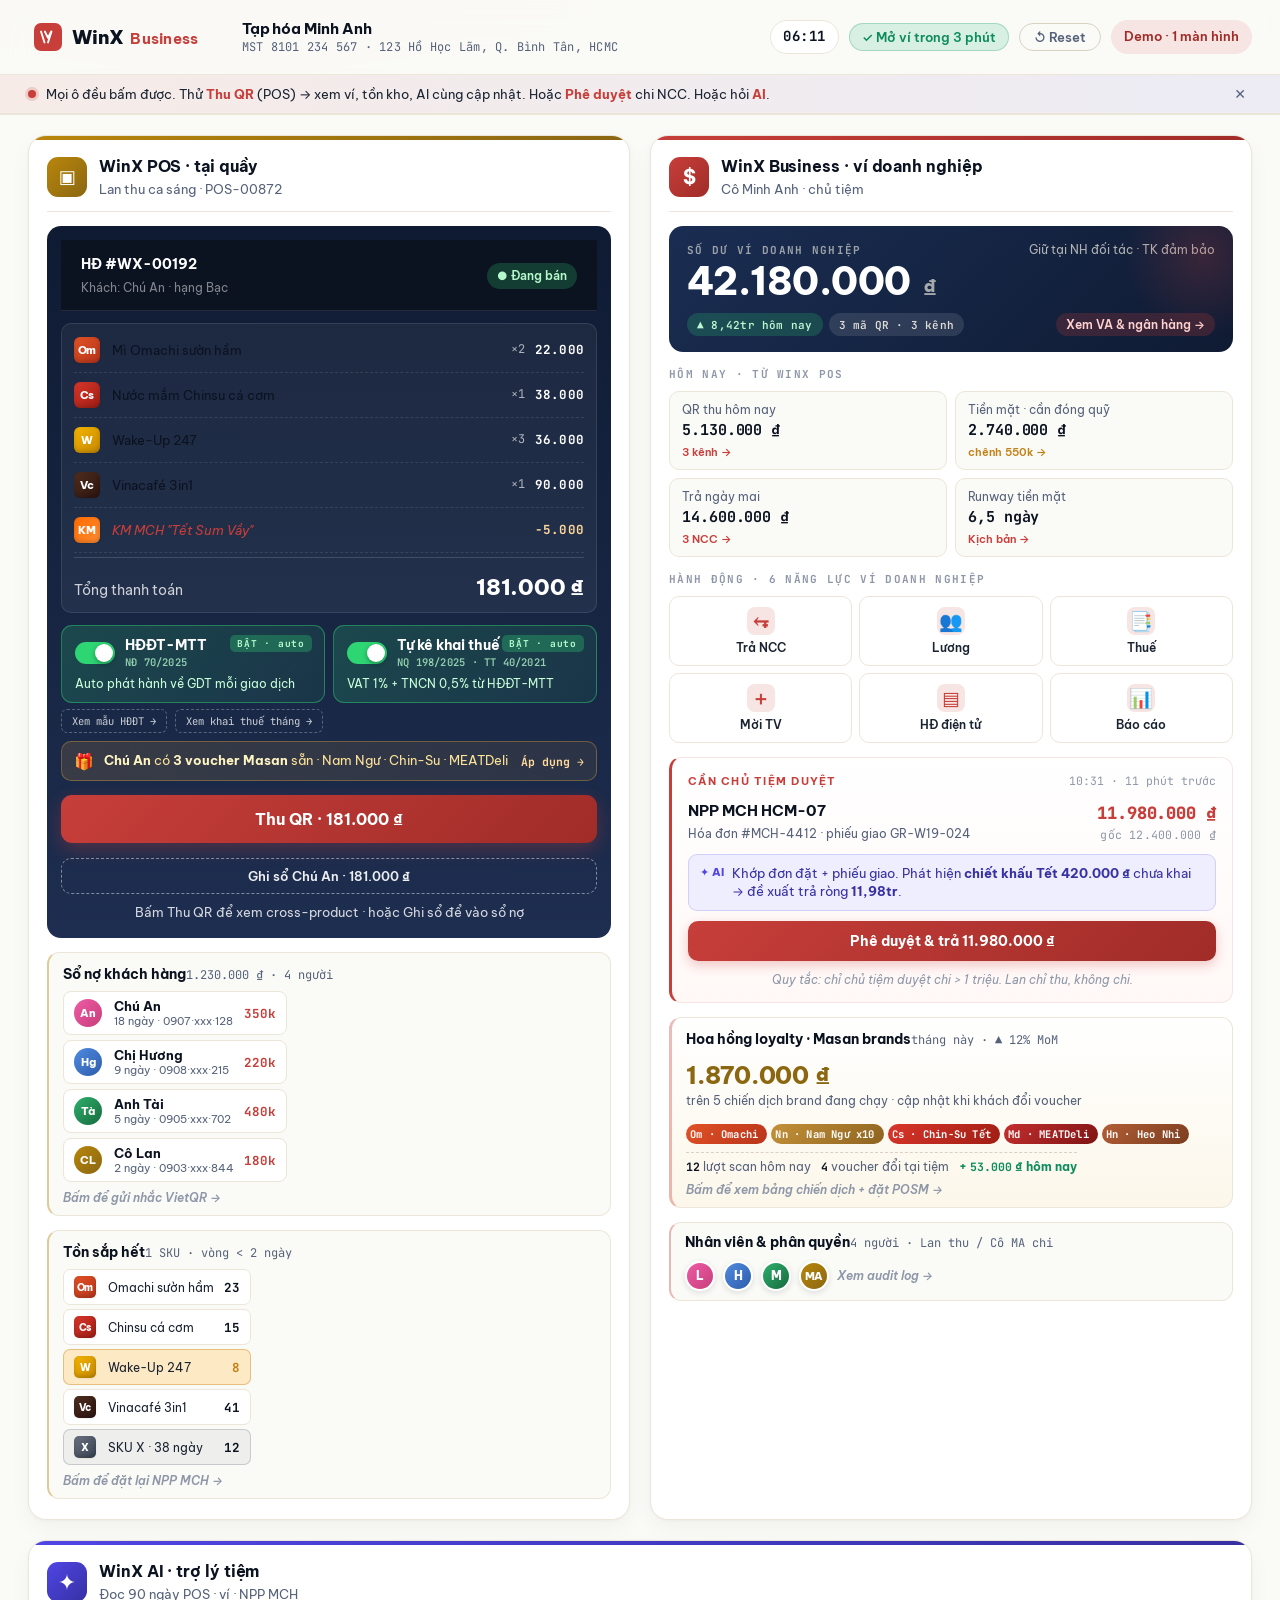
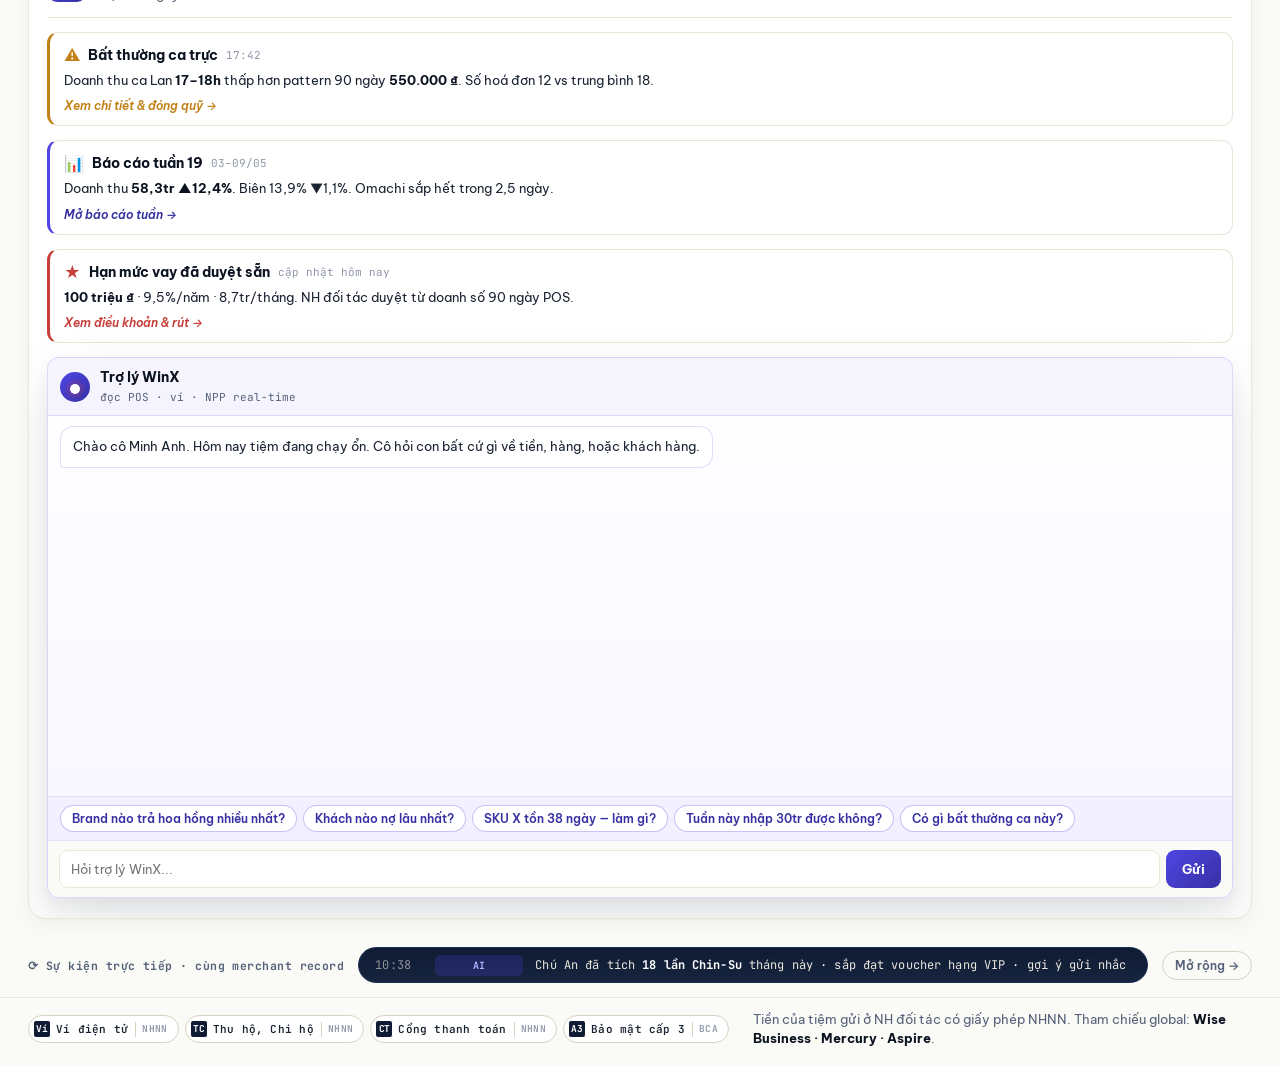
==== index.html @ 48e5385e "Replace broken e-invoice stamp with two big compliance toggles Fixes the contrast bug (the green tic" ====
<!DOCTYPE html>
<html lang="vi">
<head>
  <meta charset="UTF-8" />
  <meta name="viewport" content="width=device-width, initial-scale=1.0, viewport-fit=cover" />
  <meta name="theme-color" content="#0F1B33" />
  <meta name="description" content="WinX Business — demo cockpit: ví doanh nghiệp, POS, và trợ lý AI cho tiệm tạp hoá và SME Việt Nam. Một màn hình, mọi tương tác." />
  <meta property="og:title" content="WinX Business · cockpit demo" />
  <meta property="og:description" content="Một merchant record. POS bán. Sổ nợ thu. Ví giữ tiền. AI cảnh báo. Cùng một màn hình." />
  <meta property="og:type" content="website" />
  <title>WinX Business · cockpit · cho tiệm tạp hoá & SME Việt Nam</title>

  <link rel="preconnect" href="https://fonts.googleapis.com" />
  <link rel="preconnect" href="https://fonts.gstatic.com" crossorigin />
  <link href="https://fonts.googleapis.com/css2?family=Be+Vietnam+Pro:wght@500;600;700;800&family=Inter:wght@400;500;600;700;800&family=JetBrains+Mono:wght@400;500;600&display=swap" rel="stylesheet" />

  <link rel="icon" href="data:image/svg+xml;utf8,<svg xmlns='http://www.w3.org/2000/svg' viewBox='0 0 64 64'><rect width='64' height='64' rx='14' fill='%23C73E3A'/><text x='50%25' y='54%25' dominant-baseline='middle' text-anchor='middle' font-family='Inter,sans-serif' font-weight='800' font-size='32' fill='white'>X</text></svg>" />
  <link rel="stylesheet" href="styles.css" />
  <link rel="stylesheet" href="platform.css" />
</head>
<body class="cockpit-body">

<!-- ================== HEADER ================== -->
<header class="ck-nav">
  <div class="ck-nav-inner">
    <button type="button" class="ck-brand" id="ckBrand" aria-label="WinX Business · giới thiệu nền tảng">
      <span class="brand-mark" aria-hidden="true">
        <svg viewBox="0 0 36 36" width="28" height="28">
          <rect width="36" height="36" rx="9" fill="currentColor"/>
          <path d="M9 11l4.5 14M22.5 11L18 25M14 11l4 8 4-8" stroke="white" stroke-width="2.4" stroke-linecap="round" stroke-linejoin="round" fill="none"/>
        </svg>
      </span>
      <span class="brand-text">
        <span class="brand-name">WinX</span><span class="brand-suffix">Business</span>
      </span>
    </button>

    <button type="button" class="ck-shop" id="ckShop" aria-label="Hồ sơ tiệm Tạp hoá Minh Anh">
      <span class="ck-shop-name">Tạp hóa Minh Anh</span>
      <span class="ck-shop-meta">MST 8101 234 567 · 123 Hồ Học Lãm, Q. Bình Tân, HCMC</span>
    </button>

    <div class="ck-nav-cta">
      <span class="ck-shop-clock" id="ckClock">10:42</span>
      <button type="button" class="ck-onboarding" id="ckOnboarding" title="Cô Minh Anh đã mở ví trong 3 phút — bấm xem lại">
        ✓ Mở ví trong 3 phút
      </button>
      <button type="button" class="ck-reset" id="ckReset" title="Đặt lại demo">↺ Reset</button>
      <span class="pill pill-soft">Demo · 1 màn hình</span>
    </div>
  </div>

  <div class="ck-tour" id="ckTour">
    <span class="ck-tour-dot"></span>
    <span class="ck-tour-text">Mọi ô đều bấm được. Thử <strong>Thu QR</strong> (POS) → xem ví, tồn kho, AI cùng cập nhật. Hoặc <strong>Phê duyệt</strong> chi NCC. Hoặc hỏi <strong>AI</strong>.</span>
    <button type="button" class="ck-tour-x" id="ckTourClose" aria-label="Ẩn hướng dẫn">✕</button>
  </div>
</header>

<!-- ================== MAIN COCKPIT GRID ================== -->
<main class="cockpit" id="cockpit">

  <!-- ================== POS COLUMN ================== -->
  <section class="ck-col ck-col-pos" data-product="pos">
    <header class="ck-col-h">
      <span class="ck-col-mark ck-mark-pos">▣</span>
      <div class="ck-col-meta">
        <strong>WinX POS · tại quầy</strong>
        <span>Lan thu ca sáng · POS-00872</span>
      </div>
    </header>

    <div class="ck-pos-screen">
      <div class="pos-topbar">
        <div class="pos-store">
          <span class="pos-store-name">HĐ #WX-<span id="posInvoiceId">00192</span></span>
          <span class="pos-store-meta">Khách: Chú An · hạng Bạc</span>
        </div>
        <span class="pos-pill pos-pill-on">● Đang bán</span>
      </div>

      <div class="pos-cart" id="posCart">
        <div class="pos-line" data-sku="omachi">
          <span class="prod-chip prod-omachi">Om</span>
          <span class="pos-line-name">Mì Omachi sườn hầm</span>
          <span class="pos-line-qty">×2</span>
          <span class="pos-line-amt">22.000</span>
        </div>
        <div class="pos-line" data-sku="chinsu">
          <span class="prod-chip prod-chinsu">Cs</span>
          <span class="pos-line-name">Nước mắm Chinsu cá cơm</span>
          <span class="pos-line-qty">×1</span>
          <span class="pos-line-amt">38.000</span>
        </div>
        <div class="pos-line" data-sku="wakeup">
          <span class="prod-chip prod-wakeup">W</span>
          <span class="pos-line-name">Wake-Up 247</span>
          <span class="pos-line-qty">×3</span>
          <span class="pos-line-amt">36.000</span>
        </div>
        <div class="pos-line" data-sku="vinacafe">
          <span class="prod-chip prod-vinacafe">Vc</span>
          <span class="pos-line-name">Vinacafé 3in1</span>
          <span class="pos-line-qty">×1</span>
          <span class="pos-line-amt">90.000</span>
        </div>
        <div class="pos-line pos-line-promo">
          <span class="prod-chip prod-promo">KM</span>
          <span class="pos-line-name">KM MCH "Tết Sum Vầy"</span>
          <span class="pos-line-qty"></span>
          <span class="pos-line-amt">−5.000</span>
        </div>
        <div class="pos-total">
          <span>Tổng thanh toán</span>
          <strong><span id="posTotal">181.000</span> ₫</strong>
        </div>
      </div>

      <div class="pos-compliance" role="group" aria-label="Tích hợp tuân thủ thuế & hoá đơn">
        <button type="button" class="pc-toggle is-on" id="pcToggleEinv" aria-pressed="true">
          <div class="pc-toggle-row">
            <span class="pc-switch" aria-hidden="true"></span>
            <div class="pc-title">
              <strong>HĐĐT-MTT</strong>
              <span class="pc-cite">NĐ 70/2025</span>
            </div>
          </div>
          <span class="pc-sub">Auto phát hành về GDT mỗi giao dịch</span>
          <span class="pc-status">BẬT · auto</span>
        </button>
        <button type="button" class="pc-toggle is-on" id="pcToggleTax" aria-pressed="true">
          <div class="pc-toggle-row">
            <span class="pc-switch" aria-hidden="true"></span>
            <div class="pc-title">
              <strong>Tự kê khai thuế</strong>
              <span class="pc-cite">NQ 198/2025 · TT 40/2021</span>
            </div>
          </div>
          <span class="pc-sub">VAT 1% + TNCN 0,5% từ HĐĐT-MTT</span>
          <span class="pc-status">BẬT · auto</span>
        </button>
      </div>
      <div class="pc-actions">
        <button type="button" class="pc-mini" id="posEinvView">Xem mẫu HĐĐT →</button>
        <button type="button" class="pc-mini" id="pcOpenTax">Xem khai thuế tháng →</button>
      </div>
      <div class="pc-warning" id="pcWarning" hidden></div>

      <button type="button" class="pos-loyalty" id="posLoyaltyBanner">
        <span class="pl-spark">🎁</span>
        <span class="pl-text"><strong>Chú An</strong> có <strong>3 voucher Masan</strong> sẵn · Nam Ngư · Chin-Su · MEATDeli</span>
        <span class="pl-cta">Áp dụng →</span>
      </button>

      <div class="pos-qr-stage" id="posQrStage">
        <div class="pos-qr-empty" id="posQrEmpty">
          <button type="button" class="btn-collect ck-cta-primary" id="posCollect">
            Thu QR · <span id="posCollectAmt">181.000</span> ₫
          </button>
          <button type="button" class="btn-ghino" id="posGhiNo">
            Ghi sổ Chú An · 181.000 ₫
          </button>
          <span class="pos-qr-hint">Bấm Thu QR để xem cross-product · hoặc Ghi sổ để vào sổ nợ</span>
        </div>
        <div class="pos-qr-card" id="posQrCard" aria-hidden="true">
          <div class="qr-art">
            <div class="qr-corner qr-corner-tl"></div>
            <div class="qr-corner qr-corner-tr"></div>
            <div class="qr-corner qr-corner-bl"></div>
            <div class="qr-corner qr-corner-br"></div>
            <div class="qr-grid"></div>
            <div class="qr-logo">WinX</div>
            <div class="qr-scan-bar"></div>
          </div>
          <div class="qr-meta">
            <span class="qr-amt" id="qrAmt">181.000 ₫</span>
            <span class="qr-va">VA Quầy · 9821 0001 9872</span>
            <span class="qr-via">qua VietQR · NAPAS247</span>
          </div>
        </div>
        <div class="pos-qr-done" id="posQrDone" aria-hidden="true">
          <span class="qr-tick">✓</span>
          <div>
            <span class="qr-done-title">Đã thu <strong id="qrDoneAmt">181.000 ₫</strong></span>
            <span class="qr-done-sub" id="posQrDoneSub">HĐĐT-MTT #WX-00192 · NĐ70 · ↗ ví</span>
          </div>
        </div>
      </div>
    </div>

    <button type="button" class="ck-card ck-card-debt" id="ckDebtCard" aria-label="Mở sổ nợ khách hàng">
      <header class="ck-card-h">
        <strong>Sổ nợ khách hàng</strong>
        <span class="ck-card-h-sum"><span id="debtTotal">1.230.000</span> ₫ · <span id="debtCount">4</span> người</span>
      </header>
      <ul class="ck-debt-list" id="ckDebtList">
        <li data-cust="anh"><span class="dt-avatar">An</span><div class="dt-meta"><strong>Chú An</strong><span>18 ngày · 0907·xxx·128</span></div><strong class="dt-amt">350k</strong></li>
        <li data-cust="huong"><span class="dt-avatar dt-avatar-2">Hg</span><div class="dt-meta"><strong>Chị Hương</strong><span>9 ngày · 0908·xxx·215</span></div><strong class="dt-amt">220k</strong></li>
        <li data-cust="tai"><span class="dt-avatar dt-avatar-3">Tà</span><div class="dt-meta"><strong>Anh Tài</strong><span>5 ngày · 0905·xxx·702</span></div><strong class="dt-amt">480k</strong></li>
        <li data-cust="lan"><span class="dt-avatar dt-avatar-4">CL</span><div class="dt-meta"><strong>Cô Lan</strong><span>2 ngày · 0903·xxx·844</span></div><strong class="dt-amt">180k</strong></li>
      </ul>
      <span class="ck-card-cta">Bấm để gửi nhắc VietQR →</span>
    </button>

    <button type="button" class="ck-card ck-card-inv" id="ckInvCard" aria-label="Mở đề xuất đặt lại hàng">
      <header class="ck-card-h">
        <strong>Tồn sắp hết</strong>
        <span class="ck-card-h-sum"><span id="lowCount">2</span> SKU · vòng &lt; 2 ngày</span>
      </header>
      <ul class="ck-inv-list" id="ckInvList">
        <li data-sku="omachi"><span class="prod-chip prod-omachi">Om</span><span class="inv-name">Omachi sườn hầm</span><strong class="inv-qty">23</strong></li>
        <li data-sku="chinsu"><span class="prod-chip prod-chinsu">Cs</span><span class="inv-name">Chinsu cá cơm</span><strong class="inv-qty">15</strong></li>
        <li data-sku="wakeup" class="is-low"><span class="prod-chip prod-wakeup">W</span><span class="inv-name">Wake-Up 247</span><strong class="inv-qty">8</strong></li>
        <li data-sku="vinacafe"><span class="prod-chip prod-vinacafe">Vc</span><span class="inv-name">Vinacafé 3in1</span><strong class="inv-qty">41</strong></li>
        <li data-sku="skuX" class="is-slow"><span class="prod-chip prod-x">X</span><span class="inv-name">SKU X · 38 ngày</span><strong class="inv-qty">12</strong></li>
      </ul>
      <span class="ck-card-cta">Bấm để đặt lại NPP MCH →</span>
    </button>
  </section>

  <!-- ================== BUSINESS COLUMN (center / protagonist) ================== -->
  <section class="ck-col ck-col-biz" data-product="biz">
    <header class="ck-col-h ck-col-h-primary">
      <span class="ck-col-mark ck-mark-biz">$</span>
      <div class="ck-col-meta">
        <strong>WinX Business · ví doanh nghiệp</strong>
        <span>Cô Minh Anh · chủ tiệm</span>
      </div>
    </header>

    <button type="button" class="ck-biz-balance" id="bizVaView" aria-label="Mở chi tiết ví và 3 VA">
      <div class="biz-bal-head">
        <span class="biz-bal-label">Số dư ví doanh nghiệp</span>
        <span class="biz-bal-trust">Giữ tại NH đối tác · TK đảm bảo</span>
      </div>
      <div class="biz-bal-amount">
        <span id="bizBalance" data-fmt="vnd">42.180.000</span> <small>₫</small>
      </div>
      <div class="biz-bal-meta">
        <span class="meta-tag meta-up" id="bizDelta">▲ 8,42tr hôm nay</span>
        <span class="meta-tag">3 mã QR · 3 kênh</span>
        <span class="meta-tag-link">Xem VA &amp; ngân hàng →</span>
      </div>
    </button>

    <div class="ck-biz-today">
      <span class="ck-mini-cap">Hôm nay · từ WinX POS</span>
      <div class="biz-today-grid">
        <button type="button" class="bt-tile" data-action="qr-detail">
          <span class="bt-cap">QR thu hôm nay</span>
          <strong><span id="todayQr" data-fmt="vnd">5.130.000</span> ₫</strong>
          <em>3 kênh →</em>
        </button>
        <button type="button" class="bt-tile" data-action="cash-close">
          <span class="bt-cap">Tiền mặt · cần đóng quỹ</span>
          <strong><span id="todayCash" data-fmt="vnd">2.740.000</span> ₫</strong>
          <em class="bt-warn">chênh 550k →</em>
        </button>
        <button type="button" class="bt-tile" data-action="payables">
          <span class="bt-cap">Trả ngày mai</span>
          <strong><span id="duePay" data-fmt="vnd">14.600.000</span> ₫</strong>
          <em>3 NCC →</em>
        </button>
        <button type="button" class="bt-tile" data-action="cashflow">
          <span class="bt-cap">Runway tiền mặt</span>
          <strong><span id="runwayDays">6,5</span> ngày</strong>
          <em>Kịch bản →</em>
        </button>
      </div>
    </div>

    <div class="ck-biz-actions">
      <span class="ck-mini-cap">Hành động · 6 năng lực ví doanh nghiệp</span>
      <div class="biz-qa-grid">
        <button type="button" class="biz-qa" data-action="trancc"><span class="qa-ic">⥆</span><span>Trả NCC</span></button>
        <button type="button" class="biz-qa" data-action="payroll"><span class="qa-ic">👥</span><span>Lương</span></button>
        <button type="button" class="biz-qa" data-action="tax"><span class="qa-ic">📑</span><span>Thuế</span></button>
        <button type="button" class="biz-qa" data-action="staff"><span class="qa-ic">＋</span><span>Mời TV</span></button>
        <button type="button" class="biz-qa" data-action="einvoice"><span class="qa-ic">▤</span><span>HĐ điện tử</span></button>
        <button type="button" class="biz-qa" data-action="weekly"><span class="qa-ic">📊</span><span>Báo cáo</span></button>
      </div>
    </div>

    <div class="ck-biz-approval" id="bizApproval">
      <header class="bza-head">
        <span class="bza-tag">Cần chủ tiệm duyệt</span>
        <span class="bza-time">10:31 · 11 phút trước</span>
      </header>
      <div class="bza-main">
        <div class="bza-cp">
          <strong>NPP MCH HCM-07</strong>
          <span>Hóa đơn #MCH-4412 · phiếu giao GR-W19-024</span>
        </div>
        <div class="bza-money">
          <strong class="bza-money-net"><span id="bzaAmtNet">11.980.000</span> ₫</strong>
          <span class="bza-money-gross">gốc 12.400.000 ₫</span>
        </div>
      </div>
      <div class="bza-ai">
        <span class="bza-ai-mark">✦ AI</span>
        <span>Khớp đơn đặt + phiếu giao. Phát hiện <strong>chiết khấu Tết 420.000 ₫</strong> chưa khai → đề xuất trả ròng <strong>11,98tr</strong>.</span>
      </div>
      <button type="button" class="btn-approve ck-cta-primary" id="bzaApprove">Phê duyệt &amp; trả 11.980.000 ₫</button>
      <span class="bza-gate">Quy tắc: chỉ chủ tiệm duyệt chi &gt; 1 triệu. Lan chỉ thu, không chi.</span>
      <div class="bza-success" id="bzaSuccess" aria-hidden="true">
        <span class="qr-tick">✓</span>
        <span>Đã trả <strong>11.980.000 ₫</strong> · audit <span id="bzaAuditId">#AL-1042-09</span></span>
      </div>
    </div>

    <button type="button" class="ck-card ck-card-loyalty" id="ckLoyaltyCard" aria-label="Mở loyalty &amp; voucher console">
      <header class="ck-card-h">
        <strong>Hoa hồng loyalty · Masan brands</strong>
        <span class="ck-card-h-sum">tháng này · ▲ 12% MoM</span>
      </header>
      <div class="lc-hero">
        <strong class="lc-amt"><span id="loyaltyMonth">1.870.000</span> ₫</strong>
        <span class="lc-hero-sub">trên 5 chiến dịch brand đang chạy · cập nhật khi khách đổi voucher</span>
      </div>
      <div class="lc-brand-chips">
        <span class="brand-chip brand-chip-omachi">Om · Omachi</span>
        <span class="brand-chip brand-chip-namngu">Nn · Nam Ngư x10</span>
        <span class="brand-chip brand-chip-chinsu">Cs · Chin-Su Tết</span>
        <span class="brand-chip brand-chip-meatdeli">Md · MEATDeli</span>
        <span class="brand-chip brand-chip-heonhi">Hn · Heo Nhỉ</span>
      </div>
      <div class="lc-today">
        <span><strong id="loyaltyScans">12</strong> lượt scan hôm nay</span>
        <span><strong id="loyaltyRedeems">4</strong> voucher đổi tại tiệm</span>
        <span class="lc-today-money">+ <strong id="loyaltyToday">53.000</strong> ₫ hôm nay</span>
      </div>
      <span class="ck-card-cta">Bấm để xem bảng chiến dịch + đặt POSM →</span>
    </button>

    <button type="button" class="ck-card ck-card-staff ck-card-compact" id="ckStaffCard" aria-label="Mở ma trận phân quyền &amp; audit log">
      <header class="ck-card-h">
        <strong>Nhân viên &amp; phân quyền</strong>
        <span class="ck-card-h-sum">4 người · Lan thu / Cô MA chi</span>
      </header>
      <div class="ck-staff-strip" id="ckStaffList">
        <span class="st-row" data-staff="lan"><span class="st-avatar st-avatar-lan">L</span></span>
        <span class="st-row" data-staff="huy"><span class="st-avatar st-avatar-huy">H</span></span>
        <span class="st-row" data-staff="mai"><span class="st-avatar st-avatar-mai">M</span></span>
        <span class="st-row st-row-owner" data-staff="owner"><span class="st-avatar st-avatar-owner">MA</span></span>
        <span class="ck-staff-strip-cta">Xem audit log →</span>
      </div>
    </button>
  </section>

  <!-- ================== AI COLUMN ================== -->
  <section class="ck-col ck-col-ai" data-product="ai">
    <header class="ck-col-h">
      <span class="ck-col-mark ck-mark-ai">✦</span>
      <div class="ck-col-meta">
        <strong>WinX AI · trợ lý tiệm</strong>
        <span>Đọc 90 ngày POS · ví · NPP MCH</span>
      </div>
    </header>

    <button type="button" class="aio-card aio-card-alert" id="aiCardAnomaly" data-action="anomaly">
      <header class="aio-head"><span class="aio-mark">⚠</span><strong>Bất thường ca trực</strong><span class="aio-time">17:42</span></header>
      <p>Doanh thu ca Lan <strong>17–18h</strong> thấp hơn pattern 90 ngày <strong>550.000 ₫</strong>. Số hoá đơn 12 vs trung bình 18.</p>
      <span class="aio-cta">Xem chi tiết &amp; đóng quỹ →</span>
    </button>

    <button type="button" class="aio-card aio-card-brief" id="aiCardBrief" data-action="weekly">
      <header class="aio-head"><span class="aio-mark">📊</span><strong>Báo cáo tuần 19</strong><span class="aio-time">03–09/05</span></header>
      <p>Doanh thu <strong>58,3tr ▲12,4%</strong>. Biên 13,9% ▼1,1%. Omachi sắp hết trong 2,5 ngày.</p>
      <span class="aio-cta">Mở báo cáo tuần →</span>
    </button>

    <button type="button" class="aio-card aio-card-credit" id="aiCardCredit" data-action="loan">
      <header class="aio-head"><span class="aio-mark">★</span><strong>Hạn mức vay đã duyệt sẵn</strong><span class="aio-time">cập nhật hôm nay</span></header>
      <p><strong>100 triệu ₫</strong> · 9,5%/năm · 8,7tr/tháng. NH đối tác duyệt từ doanh số 90 ngày POS.</p>
      <span class="aio-cta">Xem điều khoản &amp; rút →</span>
    </button>

    <div class="ai-chat ck-ai-chat">
      <header class="aic-head">
        <span class="aic-dot"><span class="ai-dot"></span></span>
        <div class="aic-meta">
          <span class="aic-name">Trợ lý WinX</span>
          <span class="aic-status">đọc POS · ví · NPP real-time</span>
        </div>
      </header>
      <div class="aic-body" id="aicBody">
        <div class="bubble bubble-ai">
          <p>Chào cô Minh Anh. Hôm nay tiệm đang chạy ổn. Cô hỏi con bất cứ gì về tiền, hàng, hoặc khách hàng.</p>
        </div>
      </div>
      <div class="aic-suggest" id="aicSuggest">
        <button type="button" class="suggest-pill" data-q="loyalty">Brand nào trả hoa hồng nhiều nhất?</button>
        <button type="button" class="suggest-pill" data-q="debt">Khách nào nợ lâu nhất?</button>
        <button type="button" class="suggest-pill" data-q="skux">SKU X tồn 38 ngày — làm gì?</button>
        <button type="button" class="suggest-pill" data-q="nhap30">Tuần này nhập 30tr được không?</button>
        <button type="button" class="suggest-pill" data-q="anomaly">Có gì bất thường ca này?</button>
      </div>
      <form class="aic-input" id="aicForm" autocomplete="off">
        <input type="text" id="aicInputText" placeholder="Hỏi trợ lý WinX..." aria-label="Hỏi trợ lý WinX" />
        <button type="submit" class="aic-send">Gửi</button>
      </form>
    </div>
  </section>

</main>

<!-- ================== EVENT TICKER (single-line) ================== -->
<section class="ck-ticker" id="ckTicker" aria-live="polite">
  <span class="ck-ticker-cap">⟳ Sự kiện trực tiếp · cùng merchant record</span>
  <ul class="ck-ticker-list" id="ckTickerList"></ul>
  <button type="button" class="ck-ticker-expand" id="ckTickerExpand">Mở rộng →</button>
</section>

<!-- ================== LICENSE RIBBON FOOTER ================== -->
<footer class="ck-foot">
  <div class="ck-foot-inner">
    <div class="ck-foot-badges">
      <span class="lic-badge"><span class="lic-mark">Ví</span>Ví điện tử<span class="lic-issuer">NHNN</span></span>
      <span class="lic-badge"><span class="lic-mark">TC</span>Thu hộ, Chi hộ<span class="lic-issuer">NHNN</span></span>
      <span class="lic-badge"><span class="lic-mark">CT</span>Cổng thanh toán<span class="lic-issuer">NHNN</span></span>
      <span class="lic-badge"><span class="lic-mark">A3</span>Bảo mật cấp 3<span class="lic-issuer">BCA</span></span>
    </div>
    <div class="ck-foot-text">
      Tiền của tiệm gửi ở NH đối tác có giấy phép NHNN. Tham chiếu global: <strong>Wise Business · Mercury · Aspire</strong>.
    </div>
  </div>
</footer>

<!-- ================== MODAL: ONBOARDING (Khả năng 1) ================== -->
<div class="ck-modal" id="modalOnboarding" hidden role="dialog" aria-modal="true" aria-labelledby="modalOnboardingTitle">
  <div class="ck-modal-back" data-close></div>
  <div class="ck-modal-card">
    <header class="ck-modal-h">
      <h3 id="modalOnboardingTitle">Mở ví doanh nghiệp trong 3 phút</h3>
      <button type="button" class="ck-modal-x" data-close aria-label="Đóng">✕</button>
    </header>
    <div class="ck-modal-body">
      <p class="ck-modal-lede">Cô Minh Anh đã hoàn tất các bước này ngày 12/04/2026. Đây là tóm tắt — chủ tiệm mới làm trong &lt; 3 phút.</p>
      <ol class="ob-steps">
        <li><strong>1. Số điện thoại + OTP</strong><span>Số đứng tên chủ tiệm. SMS định danh thương hiệu. 20 giây.</span></li>
        <li><strong>2. CCCD gắn chip</strong><span>Chụp 2 mặt + selfie. eKYC ngay tại app. 40 giây.</span></li>
        <li><strong>3. MST hộ kinh doanh hoặc DN</strong><span>DN: tra cứu tự động. Hộ kinh doanh: nhập tay hoặc OCR giấy phép. 30 giây.</span></li>
        <li><strong>4. Mở 3 sub-VA (kênh bán)</strong><span>Quầy · Online · Đi thu. Phát mã QR ngay. 30 giây.</span></li>
        <li class="ob-step-done"><strong>5. Hoàn tất</strong><span>Tài khoản hoạt động · giữ tại NH đối tác · audit log bật.</span></li>
      </ol>
      <div class="ck-modal-note">Cơ sở pháp lý: Nghị định 52/2024/NĐ-CP về thanh toán không dùng tiền mặt; quy chuẩn eKYC theo Thông tư 17/2018/TT-NHNN.</div>
    </div>
  </div>
</div>

<!-- ================== MODAL: SHOP PROFILE ================== -->
<div class="ck-modal" id="modalShop" hidden role="dialog" aria-modal="true" aria-labelledby="modalShopTitle">
  <div class="ck-modal-back" data-close></div>
  <div class="ck-modal-card">
    <header class="ck-modal-h">
      <h3 id="modalShopTitle">Hồ sơ tiệm</h3>
      <button type="button" class="ck-modal-x" data-close aria-label="Đóng">✕</button>
    </header>
    <div class="ck-modal-body">
      <div class="sp-row"><span>Tên tiệm</span><strong>Tạp hóa Minh Anh</strong></div>
      <div class="sp-row"><span>Chủ</span><strong>Nguyễn Thị Minh Anh · DOB 12/04/1981</strong></div>
      <div class="sp-row"><span>Địa chỉ</span><strong>123 Hồ Học Lãm, P. An Lạc, Q. Bình Tân, TP.HCM</strong></div>
      <div class="sp-row"><span>MST hộ kinh doanh</span><strong>8101 234 567</strong></div>
      <div class="sp-row"><span>POS-ID</span><strong>POS-00872</strong></div>
      <div class="sp-row"><span>Ngày mở ví</span><strong>12/04/2026 (29 ngày)</strong></div>
      <div class="sp-row"><span>Doanh số 30 ngày</span><strong>247.000.000 ₫</strong></div>
      <div class="sp-row"><span>Biên lợi nhuận</span><strong>14,3%</strong></div>
      <div class="sp-row"><span>Tỷ trọng MCH SKU</span><strong>43%</strong></div>
    </div>
  </div>
</div>

<!-- ================== MODAL: E-INVOICE (Khả năng 6) ================== -->
<div class="ck-modal" id="modalEinv" hidden role="dialog" aria-modal="true" aria-labelledby="modalEinvTitle">
  <div class="ck-modal-back" data-close></div>
  <div class="ck-modal-card">
    <header class="ck-modal-h">
      <h3 id="modalEinvTitle">Hóa đơn điện tử · Nghị định 70/2025</h3>
      <button type="button" class="ck-modal-x" data-close aria-label="Đóng">✕</button>
    </header>
    <div class="ck-modal-body">
      <div class="einv-card">
        <div class="einv-row einv-row-head">
          <strong>HÓA ĐƠN GTGT ĐIỆN TỬ · HĐĐT-MTT</strong>
          <span>Mã CQT: <span id="einvCqt">00C73E3A-2026-WX</span></span>
        </div>
        <div class="einv-row"><span>Số hóa đơn</span><strong id="einvNumber">WX-00192</strong></div>
        <div class="einv-row"><span>Ngày phát hành</span><strong id="einvDate">11/05/2026 · 10:42</strong></div>
        <div class="einv-row"><span>Người bán</span><strong>Tạp hóa Minh Anh · MST 8101 234 567</strong></div>
        <div class="einv-row"><span>Người mua</span><strong>Chú An · không khai MST</strong></div>
        <div class="einv-row"><span>Tổng tiền hàng</span><strong>181.000 ₫ <em>(KM MCH −5.000 ₫)</em></strong></div>
        <div class="einv-row einv-row-foot"><span>Trạng thái</span><strong class="einv-ok">✓ Đã gửi Tổng cục Thuế · GDT-MTT</strong></div>
      </div>
      <p class="ck-modal-note">Mỗi giao dịch POS tự phát hành HĐĐT khởi tạo từ máy tính tiền theo NĐ 70/2025/NĐ-CP. WinX gửi tự động về cổng GDT, đối soát hàng ngày. Tuần này: <strong>312 hóa đơn</strong> đã đối soát.</p>
    </div>
  </div>
</div>

<!-- ================== MODAL: VA TOPOLOGY (Khả năng 4) ================== -->
<div class="ck-modal" id="modalVa" hidden role="dialog" aria-modal="true" aria-labelledby="modalVaTitle">
  <div class="ck-modal-back" data-close></div>
  <div class="ck-modal-card">
    <header class="ck-modal-h">
      <h3 id="modalVaTitle">Ví giữ ở ngân hàng đối tác</h3>
      <button type="button" class="ck-modal-x" data-close aria-label="Đóng">✕</button>
    </header>
    <div class="ck-modal-body">
      <div class="va-card-wallet">
        <span class="va-cap">Ví doanh nghiệp WinX</span>
        <strong class="va-num">9821 0000 9872</strong>
        <span class="va-amt">42.180.000 ₫</span>
        <span class="va-note">Đứng tên Tạp hóa Minh Anh.</span>
      </div>
      <div class="va-arrows">↓ 3 kênh bán · 3 sub-VA riêng</div>
      <div class="va-grid">
        <div class="va-sub"><span class="va-sub-cap">Quầy POS</span><strong>9821 0001 9872</strong><span>4,5tr hôm nay</span></div>
        <div class="va-sub"><span class="va-sub-cap">Đơn online</span><strong>9821 0002 9872</strong><span>0,5tr hôm nay</span></div>
        <div class="va-sub"><span class="va-sub-cap">Nhân viên đi thu</span><strong>9821 0003 9872</strong><span>0,13tr hôm nay</span></div>
      </div>
      <div class="va-bank">
        <span class="va-bank-mark">⟁</span>
        <div>
          <strong>Tài khoản đảm bảo · ngân hàng đối tác</strong>
          <span>WinX không giữ tiền của tiệm. Toàn bộ số dư nằm tại ngân hàng có giấy phép NHNN. Giấy phép Thu hộ, Chi hộ cho phép WinX vận hành dòng tiền — không thay quyền giám sát của ngân hàng.</span>
        </div>
      </div>
    </div>
  </div>
</div>

<!-- ================== MODAL: STAFF MATRIX ================== -->
<div class="ck-modal" id="modalStaffMatrix" hidden role="dialog" aria-modal="true" aria-labelledby="modalStaffMatrixTitle">
  <div class="ck-modal-back" data-close></div>
  <div class="ck-modal-card ck-modal-card-wide">
    <header class="ck-modal-h">
      <h3 id="modalStaffMatrixTitle">Phân quyền &amp; audit log</h3>
      <button type="button" class="ck-modal-x" data-close aria-label="Đóng">✕</button>
    </header>
    <div class="ck-modal-body">
      <table class="sm-table">
        <thead><tr><th>Thành viên</th><th>Bán</th><th>Thu</th><th>Chi</th><th>Duyệt</th><th>Audit</th></tr></thead>
        <tbody>
          <tr><td><span class="st-avatar st-avatar-lan">L</span>Lan · thu ngân</td><td>✓</td><td>✓</td><td>—</td><td>—</td><td>bật</td></tr>
          <tr><td><span class="st-avatar st-avatar-huy">H</span>Huy · bán hàng</td><td>✓</td><td>✓</td><td>—</td><td>—</td><td>bật</td></tr>
          <tr><td><span class="st-avatar st-avatar-mai">M</span>Mai · kế toán</td><td>—</td><td>—</td><td>≤2tr</td><td>—</td><td>bật</td></tr>
          <tr class="sm-owner"><td><span class="st-avatar st-avatar-owner">MA</span>Cô Minh Anh · chủ</td><td>✓</td><td>✓</td><td>không giới hạn</td><td>tất cả</td><td>bật</td></tr>
        </tbody>
      </table>
      <p class="ck-modal-note">Quy tắc mặc định cho tạp hoá / SME: <strong>nhân viên chỉ thu, không chi</strong>. Chi &gt; 1 triệu do chủ tiệm duyệt. Mọi giao dịch đều log theo NĐ 13/2023 PDPA và lưu 5 năm.</p>
      <button type="button" class="ck-cta-secondary" data-open="modalStaff">+ Mời thành viên mới</button>
    </div>
  </div>
</div>

<!-- ================== MODAL: STAFF INVITE ================== -->
<div class="ck-modal" id="modalStaff" hidden role="dialog" aria-modal="true" aria-labelledby="modalStaffTitle">
  <div class="ck-modal-back" data-close></div>
  <div class="ck-modal-card">
    <header class="ck-modal-h">
      <h3 id="modalStaffTitle">Mời thành viên · phân quyền</h3>
      <button type="button" class="ck-modal-x" data-close aria-label="Đóng">✕</button>
    </header>
    <div class="ck-modal-body">
      <form id="staffForm" class="staff-form">
        <label class="sf-row"><span>Họ và tên</span><input type="text" id="sfName" value="Nguyễn Thu Hà" /></label>
        <label class="sf-row"><span>Số điện thoại</span><input type="text" id="sfPhone" value="0907 123 456" /></label>
        <div class="sf-row sf-row-radio">
          <span>Vai trò</span>
          <div class="sf-radios">
            <label><input type="radio" name="sfRole" value="cashier" checked /> Thu ngân (thu, không chi)</label>
            <label><input type="radio" name="sfRole" value="sales" /> Bán hàng</label>
            <label><input type="radio" name="sfRole" value="accountant" /> Kế toán (chi tối đa 2 triệu)</label>
          </div>
        </div>
        <div class="sf-foot">
          <span class="sf-audit">✓ Audit log bật mặc định · NĐ 13/2023 PDPA</span>
          <button type="submit" class="ck-cta-primary">Gửi lời mời SMS</button>
        </div>
      </form>
    </div>
  </div>
</div>

<!-- ================== MODAL: CASH CLOSE ================== -->
<div class="ck-modal" id="modalCash" hidden role="dialog" aria-modal="true" aria-labelledby="modalCashTitle">
  <div class="ck-modal-back" data-close></div>
  <div class="ck-modal-card">
    <header class="ck-modal-h">
      <h3 id="modalCashTitle">Đóng quỹ tiền mặt · ca Lan 17–18h</h3>
      <button type="button" class="ck-modal-x" data-close aria-label="Đóng">✕</button>
    </header>
    <div class="ck-modal-body">
      <div class="cash-row"><span>POS ghi nhận (theo HĐĐT)</span><strong>1.200.000 ₫</strong></div>
      <div class="cash-row"><span>Lan khai tiền mặt</span><strong>650.000 ₫</strong></div>
      <div class="cash-row cash-row-diff"><span>Chênh lệch</span><strong>−550.000 ₫</strong></div>
      <div class="cash-flag">
        <span class="cash-flag-mark">⚠</span>
        <p>AI WinX flag: trong 90 ngày, ca Lan 17–18h thường có doanh thu 1,2tr/giờ. Hôm nay khai 0,65tr. Gợi ý kiểm tra camera quầy hoặc đếm lại két.</p>
      </div>
      <div class="cash-actions">
        <button type="button" class="ck-cta-secondary" data-close>Để Mai kiểm tra cuối ca</button>
        <button type="button" class="ck-cta-primary" id="cashConfirm">Ghi nhận chênh &amp; log audit</button>
      </div>
    </div>
  </div>
</div>

<!-- ================== MODAL: PAYABLES ================== -->
<div class="ck-modal" id="modalPayables" hidden role="dialog" aria-modal="true" aria-labelledby="modalPayablesTitle">
  <div class="ck-modal-back" data-close></div>
  <div class="ck-modal-card">
    <header class="ck-modal-h">
      <h3 id="modalPayablesTitle">Phải trả ngày mai · 14,6tr</h3>
      <button type="button" class="ck-modal-x" data-close aria-label="Đóng">✕</button>
    </header>
    <div class="ck-modal-body">
      <ul class="pay-list">
        <li><div><strong>NPP MCH HCM-07</strong><span>HĐ #MCH-4412 · đến hạn 12/05</span></div><strong>12.400.000 ₫</strong></li>
        <li><div><strong>NCC đá viên Bình Tân</strong><span>#ICE-221 · đến hạn 12/05</span></div><strong>1.200.000 ₫</strong></li>
        <li><div><strong>Anh Tâm · giao hàng</strong><span>Tuần 19 · đến hạn 12/05</span></div><strong>1.000.000 ₫</strong></li>
      </ul>
      <p class="ck-modal-note">Bấm "Phê duyệt &amp; trả" ở khung Cần duyệt để xử lý NPP MCH (AI đã khớp hóa đơn và đề xuất chiết khấu 420k).</p>
    </div>
  </div>
</div>

<!-- ================== MODAL: CASHFLOW SCENARIOS ================== -->
<div class="ck-modal" id="modalCashflow" hidden role="dialog" aria-modal="true" aria-labelledby="modalCashflowTitle">
  <div class="ck-modal-back" data-close></div>
  <div class="ck-modal-card ck-modal-card-wide">
    <header class="ck-modal-h">
      <h3 id="modalCashflowTitle">Runway tiền mặt &amp; kịch bản</h3>
      <button type="button" class="ck-modal-x" data-close aria-label="Đóng">✕</button>
    </header>
    <div class="ck-modal-body">
      <div class="cf-grid">
        <div class="cf-card">
          <span class="cf-cap">Hiện tại</span>
          <strong>6,5 ngày</strong>
          <span>Số dư 42,18tr ÷ chi TB 6,5tr/ngày</span>
        </div>
        <div class="cf-card">
          <span class="cf-cap">Sau khi trả NPP MCH 11,98tr</span>
          <strong>5,2 ngày</strong>
          <span>Còn đủ tới 16/05</span>
        </div>
        <div class="cf-card cf-card-good">
          <span class="cf-cap">Rút 80tr đã duyệt sẵn</span>
          <strong>17,3 ngày</strong>
          <span>9,5%/năm · trả 8,7tr/tháng từ doanh số POS</span>
        </div>
      </div>
      <p class="ck-modal-note">AI WinX cập nhật runway mỗi đêm dựa trên 90 ngày POS + lịch trả NPP. Hạn mức 100tr đã duyệt sẵn — không cần xin giấy.</p>
      <button type="button" class="ck-cta-primary" data-open="modalLoan">Xem điều khoản vay 100tr</button>
    </div>
  </div>
</div>

<!-- ================== MODAL: PAYROLL ================== -->
<div class="ck-modal" id="modalPayroll" hidden role="dialog" aria-modal="true" aria-labelledby="modalPayrollTitle">
  <div class="ck-modal-back" data-close></div>
  <div class="ck-modal-card">
    <header class="ck-modal-h">
      <h3 id="modalPayrollTitle">Trả lương · tuần 19</h3>
      <button type="button" class="ck-modal-x" data-close aria-label="Đóng">✕</button>
    </header>
    <div class="ck-modal-body">
      <ul class="pay-list">
        <li><div><strong>Lan · thu ngân</strong><span>40 giờ × 75k</span></div><strong>3.000.000 ₫</strong></li>
        <li><div><strong>Huy · bán hàng</strong><span>36 giờ × 70k</span></div><strong>2.520.000 ₫</strong></li>
        <li><div><strong>Mai · kế toán</strong><span>16 giờ × 100k</span></div><strong>1.600.000 ₫</strong></li>
      </ul>
      <div class="pay-total"><span>Tổng tuần này</span><strong>7.120.000 ₫</strong></div>
      <p class="ck-modal-note">Chuyển vào tài khoản cá nhân từng nhân viên. WinX tự tạo phiếu lương, lưu 5 năm theo Bộ luật Lao động.</p>
      <button type="button" class="ck-cta-primary" id="payrollGo">Trả lương cả 3</button>
    </div>
  </div>
</div>

<!-- ================== MODAL: TAX ================== -->
<div class="ck-modal" id="modalTax" hidden role="dialog" aria-modal="true" aria-labelledby="modalTaxTitle">
  <div class="ck-modal-back" data-close></div>
  <div class="ck-modal-card">
    <header class="ck-modal-h">
      <h3 id="modalTaxTitle">Thuế hộ kinh doanh · tổng hợp tự động</h3>
      <button type="button" class="ck-modal-x" data-close aria-label="Đóng">✕</button>
    </header>
    <div class="ck-modal-body">
      <p class="ck-modal-lede">Từ <strong>1/1/2026</strong> hộ kinh doanh bỏ phương pháp khoán (NQ 198/2025/QH15) — Tạp hoá Minh Anh kê khai theo doanh thu thực tế từ HĐĐT-MTT. Tỷ lệ % trên doanh thu (TT 40/2021/TT-BTC, hàng hoá): VAT 1% + TNCN 0,5% = 1,5%.</p>
      <div class="tax-row"><span>Doanh thu tháng (từ 312 HĐĐT-MTT)</span><strong>247.000.000 ₫</strong></div>
      <div class="tax-row"><span>VAT kê khai (1%)</span><strong>2.470.000 ₫</strong></div>
      <div class="tax-row"><span>TNCN kê khai (0,5%)</span><strong>1.235.000 ₫</strong></div>
      <div class="tax-row tax-row-net"><span>Tổng thuế tháng phải nộp</span><strong>3.705.000 ₫</strong></div>
      <p class="ck-modal-note">WinX tự tổng hợp doanh thu từ HĐĐT-MTT theo Nghị định 70/2025/NĐ-CP, sinh hồ sơ khai thuế và nộp qua eTax Mobile. Đến hạn nộp tháng: 20/06. Doanh thu năm ước 3 tỷ — trên ngưỡng miễn thuế 1 tỷ/năm (NĐ 68/2026/NĐ-CP).</p>
      <button type="button" class="ck-cta-primary" id="taxFile">Nộp lên cổng GDT qua eTax Mobile</button>
    </div>
  </div>
</div>

<!-- ================== MODAL: LOAN ================== -->
<div class="ck-modal" id="modalLoan" hidden role="dialog" aria-modal="true" aria-labelledby="modalLoanTitle">
  <div class="ck-modal-back" data-close></div>
  <div class="ck-modal-card">
    <header class="ck-modal-h">
      <h3 id="modalLoanTitle">Hạn mức vay đã duyệt sẵn · 100 triệu ₫</h3>
      <button type="button" class="ck-modal-x" data-close aria-label="Đóng">✕</button>
    </header>
    <div class="ck-modal-body">
      <div class="loan-hero">
        <strong>100.000.000 ₫</strong>
        <span>Đã duyệt sẵn dựa trên doanh số 90 ngày POS · NH đối tác</span>
      </div>
      <div class="loan-grid">
        <div><span>Lãi suất</span><strong>9,5%/năm</strong></div>
        <div><span>Kỳ hạn</span><strong>12 tháng</strong></div>
        <div><span>Trả góp</span><strong>8,7tr/tháng</strong></div>
        <div><span>Cách trả</span><strong>tự trừ 8% mỗi đơn QR</strong></div>
        <div><span>Điểm tín dụng</span><strong>B+ (74/100)</strong></div>
        <div><span>Tỷ lệ trả đúng hạn</span><strong>96%</strong></div>
      </div>
      <p class="ck-modal-note">Khoản vay đứng tên hộ kinh doanh, ghi nhận trên balance sheet của NH đối tác. WinX là nền tảng origination, không cho vay trên sổ riêng.</p>
      <button type="button" class="ck-cta-primary" id="loanDraw">Rút 80 triệu ₫ ngay</button>
    </div>
  </div>
</div>

<!-- ================== MODAL: CUSTOMER DEBT DETAIL ================== -->
<div class="ck-modal" id="modalDebt" hidden role="dialog" aria-modal="true" aria-labelledby="modalDebtTitle">
  <div class="ck-modal-back" data-close></div>
  <div class="ck-modal-card">
    <header class="ck-modal-h">
      <h3 id="modalDebtTitle">Chi tiết sổ nợ</h3>
      <button type="button" class="ck-modal-x" data-close aria-label="Đóng">✕</button>
    </header>
    <div class="ck-modal-body">
      <div class="debt-hero">
        <span class="dt-avatar dt-avatar-big" id="dbAvatar">An</span>
        <div>
          <strong id="dbName">Chú An</strong>
          <span id="dbPhone">0907·xxx·128 · khách hạng Bạc · mua 3-4 lần/tuần</span>
        </div>
        <strong class="db-amt" id="dbAmt">350.000 ₫</strong>
      </div>
      <div class="db-history" id="dbHistory">
        <span class="ck-mini-cap">Lịch sử nợ · 18 ngày</span>
        <ul>
          <li><span>23/04</span><span>Mì gói + sữa + thuốc lá</span><strong>120.000 ₫</strong></li>
          <li><span>27/04</span><span>Bia + đồ ăn vặt</span><strong>185.000 ₫</strong></li>
          <li><span>05/05</span><span>Trả 1 phần</span><strong>−45.000 ₫</strong></li>
          <li><span>09/05</span><span>Mì + nước ngọt</span><strong>90.000 ₫</strong></li>
        </ul>
      </div>
      <p class="ck-modal-note">Gửi VietQR có link 1-click. Khi khách thanh toán, ví Quầy ghi nhận và tự xoá nợ.</p>
      <button type="button" class="ck-cta-primary" id="dbSendQr">Gửi nhắc VietQR qua SMS</button>
    </div>
  </div>
</div>

<!-- ================== MODAL: RESTOCK ================== -->
<div class="ck-modal" id="modalRestock" hidden role="dialog" aria-modal="true" aria-labelledby="modalRestockTitle">
  <div class="ck-modal-back" data-close></div>
  <div class="ck-modal-card ck-modal-card-wide">
    <header class="ck-modal-h">
      <h3 id="modalRestockTitle">Đặt lại hàng từ NPP MCH</h3>
      <button type="button" class="ck-modal-x" data-close aria-label="Đóng">✕</button>
    </header>
    <div class="ck-modal-body">
      <p class="ck-modal-lede">AI WinX đề xuất số lượng dựa trên vòng quay 90 ngày POS:</p>
      <table class="rs-table">
        <thead><tr><th>SKU</th><th>Tồn</th><th>Vòng (ngày)</th><th>Đề xuất nhập</th><th>Giá vốn</th></tr></thead>
        <tbody>
          <tr><td><span class="prod-chip prod-omachi">Om</span>Omachi sườn hầm</td><td>23</td><td>2,5</td><td>30 thùng</td><td>9.000.000 ₫</td></tr>
          <tr><td><span class="prod-chip prod-chinsu">Cs</span>Chinsu cá cơm</td><td>15</td><td>4,1</td><td>20 thùng</td><td>6.400.000 ₫</td></tr>
          <tr><td><span class="prod-chip prod-wakeup">W</span>Wake-Up 247</td><td>8</td><td>1,2</td><td>25 thùng</td><td>5.000.000 ₫</td></tr>
          <tr><td><span class="prod-chip prod-vinacafe">Vc</span>Vinacafé 3in1</td><td>41</td><td>8,5</td><td>—</td><td>—</td></tr>
          <tr class="rs-skip"><td><span class="prod-chip prod-x">X</span>SKU X (chậm)</td><td>12</td><td>38</td><td>tránh / trả NPP</td><td>—</td></tr>
        </tbody>
      </table>
      <div class="rs-total"><span>Tổng PO đề xuất</span><strong>20.400.000 ₫</strong></div>
      <button type="button" class="ck-cta-primary" id="rsPo">Tạo PO &amp; gửi NPP MCH HCM-07</button>
    </div>
  </div>
</div>

<!-- ================== MODAL: LOYALTY CONSOLE ================== -->
<div class="ck-modal" id="modalLoyalty" hidden role="dialog" aria-modal="true" aria-labelledby="modalLoyaltyTitle">
  <div class="ck-modal-back" data-close></div>
  <div class="ck-modal-card ck-modal-card-wide">
    <header class="ck-modal-h">
      <h3 id="modalLoyaltyTitle">Loyalty &amp; voucher · brand-funded từ Masan</h3>
      <button type="button" class="ck-modal-x" data-close aria-label="Đóng">✕</button>
    </header>
    <div class="ck-modal-body">
      <p class="ck-modal-lede">Brands (Chin-Su, Nam Ngư, Omachi, MEATDeli, Heo Nhỉ) trả ngân sách loyalty về tiệm. Khách scan QR sản phẩm trong Zalo Mini App → tích điểm → đổi voucher tại tiệm. Cô Minh Anh nhận hoa hồng cho mỗi voucher đổi.</p>

      <div class="lc-kpi-row">
        <div class="lc-kpi"><span>Hoa hồng tháng này</span><strong>1.870.000 ₫</strong><em class="wk-up">▲ 12% MoM</em></div>
        <div class="lc-kpi"><span>Voucher đổi tại tiệm · tháng</span><strong>108</strong><em>5 brand · 47 khách</em></div>
        <div class="lc-kpi"><span>Uplift doanh số brand SKU</span><strong>+12%</strong><em>chạm brand · trung bình GT +6%</em></div>
        <div class="lc-kpi lc-kpi-rank"><span>Xếp hạng GT redeem rate</span><strong>Top 8%</strong><em>CR3 18% vs 11% GT</em></div>
      </div>

      <div class="lc-section">
        <span class="ck-mini-cap">Chiến dịch brand đang chạy · cập nhật từ Tết Vàng Đến Ví 2026</span>
        <table class="lc-table">
          <thead><tr><th>Brand</th><th>Scan tỷ lệ</th><th>Đổi voucher</th><th>Hoa hồng tháng</th><th>Hết hạn</th></tr></thead>
          <tbody>
            <tr>
              <td><span class="brand-chip brand-chip-omachi">Om</span>Omachi Thần Tốc</td>
              <td>5,5%</td><td><strong class="lc-cr-best">41%</strong></td>
              <td><strong>510.000 ₫</strong></td><td>28/02</td>
            </tr>
            <tr>
              <td><span class="brand-chip brand-chip-namngu">Nn</span>Nam Ngư x10 điểm</td>
              <td>3,8%</td><td><strong>16%</strong></td>
              <td><strong>480.000 ₫</strong></td><td>28/02</td>
            </tr>
            <tr>
              <td><span class="brand-chip brand-chip-chinsu">Cs</span>Chin-Su Tết Tốt</td>
              <td>3,2%</td><td><strong>15,8%</strong></td>
              <td><strong>420.000 ₫</strong></td><td>28/02</td>
            </tr>
            <tr>
              <td><span class="brand-chip brand-chip-meatdeli">Md</span>MEATDeli combo</td>
              <td>2,1%</td><td><strong>22%</strong></td>
              <td><strong>280.000 ₫</strong></td><td>15/05</td>
            </tr>
            <tr>
              <td><span class="brand-chip brand-chip-heonhi">Hn</span>Heo Nhỉ tiết kiệm</td>
              <td>0,9%</td><td><strong>11%</strong></td>
              <td><strong>180.000 ₫</strong></td><td>10/05</td>
            </tr>
          </tbody>
          <tfoot><tr><td colspan="3">Tổng hoa hồng tháng</td><td colspan="2"><strong>1.870.000 ₫</strong></td></tr></tfoot>
        </table>
      </div>

      <div class="lc-section">
        <span class="ck-mini-cap">Khách đổi voucher tại tiệm hôm nay</span>
        <ul class="lc-redeemers">
          <li>
            <span class="dt-avatar">An</span>
            <div><strong>Chú An</strong><span>11:02 · đổi voucher Nam Ngư −20.000 ₫</span></div>
            <strong class="lc-comm">+ 15k hoa hồng</strong>
          </li>
          <li>
            <span class="dt-avatar dt-avatar-2">Hg</span>
            <div><strong>Chị Hương</strong><span>10:48 · đổi voucher Chin-Su −10.000 ₫</span></div>
            <strong class="lc-comm">+ 8k</strong>
          </li>
          <li>
            <span class="dt-avatar dt-avatar-3">Tà</span>
            <div><strong>Anh Tài</strong><span>10:20 · đổi voucher MEATDeli −15.000 ₫</span></div>
            <strong class="lc-comm">+ 12k</strong>
          </li>
          <li>
            <span class="dt-avatar dt-avatar-4">CL</span>
            <div><strong>Cô Lan</strong><span>09:32 · đổi voucher Omachi −25.000 ₫</span></div>
            <strong class="lc-comm">+ 18k</strong>
          </li>
        </ul>
      </div>

      <div class="lc-cross">
        <span class="lc-cross-mark">✦ AI</span>
        <div class="lc-cross-body">
          <strong>Cơ hội cross-sell</strong>
          <p>Chú An đã mua Chin-Su + Nam Ngư trong tháng. Khách có cùng giỏ hàng này lên MEATDeli với CR3 <strong>21,2%</strong> (so với trung bình 11%). Gợi ý gửi combo MEATDeli qua VietQR có voucher kèm.</p>
          <button type="button" class="ck-cta-secondary" id="lcCrossSell">Gửi gợi ý combo MEATDeli cho Chú An →</button>
        </div>
      </div>

      <div class="lc-section">
        <span class="ck-mini-cap">POSM &amp; vật phẩm brand cho tiệm</span>
        <ul class="lc-posm">
          <li><strong>Standee Nam Ngư x10</strong><span>60×160cm · giao 2 ngày · Masan tài trợ 100%</span><button type="button" class="ck-cta-secondary lc-posm-btn" data-posm="standee-nn">Đặt</button></li>
          <li><strong>Bộ sticker giá Chin-Su Tết</strong><span>50 cái · giao 1 ngày · miễn phí</span><button type="button" class="ck-cta-secondary lc-posm-btn" data-posm="sticker-cs">Đặt</button></li>
          <li><strong>Banner Omachi Thần Tốc</strong><span>100×30cm · gắn quầy · miễn phí</span><button type="button" class="ck-cta-secondary lc-posm-btn" data-posm="banner-om">Đặt</button></li>
        </ul>
      </div>

      <div class="ck-modal-note">Tham chiếu One Tết 2026: 254K hội viên mới, 2,4M voucher phát, CR3 trung bình 15,2%. GT retailer top được rebate hoa hồng + POSM + uplift doanh số brand SKU. Brands trả ~7% ngân sách media về tiệm dưới dạng hoa hồng và POSM thay vì chỉ in pano cứng.</div>
    </div>
  </div>
</div>

<!-- ================== MODAL: WEEKLY BRIEF ================== -->
<div class="ck-modal" id="modalWeekly" hidden role="dialog" aria-modal="true" aria-labelledby="modalWeeklyTitle">
  <div class="ck-modal-back" data-close></div>
  <div class="ck-modal-card ck-modal-card-wide">
    <header class="ck-modal-h">
      <h3 id="modalWeeklyTitle">Báo cáo tuần 19 · 03–09/05/2026</h3>
      <button type="button" class="ck-modal-x" data-close aria-label="Đóng">✕</button>
    </header>
    <div class="ck-modal-body">
      <div class="wk-kpis">
        <div class="wk-kpi"><span>Doanh thu</span><strong>58,3tr</strong><em class="wk-up">▲12,4%</em></div>
        <div class="wk-kpi"><span>Biên</span><strong>13,9%</strong><em class="wk-down">▼1,1pp</em></div>
        <div class="wk-kpi"><span>Số hóa đơn</span><strong>312</strong><em class="wk-up">▲8,2%</em></div>
        <div class="wk-kpi"><span>Giỏ TB</span><strong>187k</strong><em class="wk-up">▲3,9%</em></div>
      </div>
      <div class="wk-grid">
        <div class="wk-block">
          <span class="wk-cap">Top SKU theo doanh thu</span>
          <ul class="wk-list">
            <li><span class="prod-chip prod-omachi">Om</span>Omachi sườn hầm<strong>11,2tr</strong></li>
            <li><span class="prod-chip prod-chinsu">Cs</span>Chinsu cá cơm<strong>8,7tr</strong></li>
            <li><span class="prod-chip prod-wakeup">W</span>Wake-Up 247<strong>6,4tr</strong></li>
            <li><span class="prod-chip prod-vinacafe">Vc</span>Vinacafé 3in1<strong>4,9tr</strong></li>
            <li class="wk-li-slow"><span class="prod-chip prod-x">X</span>SKU X (chậm)<strong>0,3tr</strong></li>
          </ul>
        </div>
        <div class="wk-block">
          <span class="wk-cap">Doanh thu theo nhân viên</span>
          <div class="wk-bar"><span>Lan</span><div class="wk-track"><span class="wk-fill" style="width:38%"></span></div><strong>38%</strong></div>
          <div class="wk-bar"><span>Huy</span><div class="wk-track"><span class="wk-fill" style="width:29%"></span></div><strong>29%</strong></div>
          <div class="wk-bar"><span>Mai</span><div class="wk-track"><span class="wk-fill" style="width:18%"></span></div><strong>18%</strong></div>
          <div class="wk-bar"><span>Minh Anh</span><div class="wk-track"><span class="wk-fill" style="width:15%"></span></div><strong>15%</strong></div>
        </div>
        <div class="wk-block wk-block-alert">
          <span class="wk-cap">Cảnh báo AI</span>
          <p>Ca <strong>Lan 17–18h thứ Sáu</strong> doanh thu thấp hơn pattern 90 ngày 550k. Kiến nghị đóng quỹ ca và kiểm tra log POS.</p>
          <p>Biên giảm 1,1pp do tỷ trọng nước giải khát tăng (lợi nhuận thấp hơn mì &amp; gia vị 4,2pp).</p>
          <p>Sổ nợ khách hàng <strong>1,23tr</strong> — tăng liên tục 4 ngày qua. Gợi ý nhắc Chú An (350k · 18 ngày) qua VietQR.</p>
        </div>
      </div>
    </div>
  </div>
</div>

<!-- ================== MODAL: EVENT LOG EXPANDED ================== -->
<div class="ck-modal" id="modalLog" hidden role="dialog" aria-modal="true" aria-labelledby="modalLogTitle">
  <div class="ck-modal-back" data-close></div>
  <div class="ck-modal-card ck-modal-card-wide">
    <header class="ck-modal-h">
      <h3 id="modalLogTitle">Sự kiện trực tiếp · cùng merchant record</h3>
      <button type="button" class="ck-modal-x" data-close aria-label="Đóng">✕</button>
    </header>
    <div class="ck-modal-body">
      <ul class="ck-log-full" id="ckLogFull"></ul>
      <p class="ck-modal-note">Mọi sự kiện trên cùng một merchant record. POS event → ví, tồn kho, AI, audit log, ngân hàng — đồng bộ trong &lt; 2 giây.</p>
    </div>
  </div>
</div>

<script src="platform.js" defer></script>
</body>
</html>
---- styles.css ----
/* =====================================================
   WinX Business · Demo · stylesheet
   Design system for the Vietnamese single-page demo.
   ===================================================== */

:root{
  /* base */
  --bg:           #FAFAF6;
  --bg-soft:      #F3EFE6;
  --bg-cream:     #F7F3EA;
  --surface:      #FFFFFF;
  --ink:          #0B1220;
  --ink-2:        #1A2332;
  --ink-dim:      #56627A;
  --ink-mute:     #8E97A8;
  --line:         #ECE6D9;
  --line-strong:  #D9D2C2;

  /* dark canvas */
  --dark:         #0B1A33;
  --dark-2:       #0F1B33;
  --dark-3:       #16243F;
  --dark-line:    #233454;
  --dark-line-2:  #2B3F65;
  --dark-ink:     #F5F1E6;
  --dark-ink-dim: #8AA0C8;

  /* institutional navy spine */
  --navy:         #0F1B33;
  --navy-2:       #1A2D52;
  --navy-soft:    #EEF1F6;
  --ink-soft:     #EEF1F6;

  /* brand (coral as accent, not chassis) */
  --coral:        #C73E3A;
  --coral-2:      #A02C28;
  --coral-soft:   #F6E5E2;
  --gold:         #B8860B;
  --gold-soft:    #F2E8D0;

  /* bank cockpit accent (navy, was TCB red) */
  --tcb:          #0F1B33;
  --tcb-2:        #1A2D52;
  --tcb-navy:     #002F66;

  /* status */
  --ok:           #0E8C5C;
  --ok-soft:      #DEF1E8;
  --warn:         #C28116;
  --warn-soft:    #F6E9CC;
  --danger:       #B83232;
  --danger-soft:  #F4DCDA;

  /* radii / shadows */
  --r-sm:  8px;
  --r-md:  14px;
  --r-lg:  22px;
  --r-xl:  32px;
  --r-2xl: 44px;

  --sh-sm: 0 1px 2px rgba(11,18,32,.04), 0 2px 6px rgba(11,18,32,.04);
  --sh-md: 0 8px 22px rgba(11,18,32,.06), 0 2px 6px rgba(11,18,32,.04);
  --sh-lg: 0 28px 64px rgba(11,18,32,.10), 0 8px 16px rgba(11,18,32,.05);
  --sh-xl: 0 40px 80px rgba(11,18,32,.18), 0 12px 24px rgba(11,18,32,.10);

  /* type */
  --ff-display: 'Be Vietnam Pro', 'Inter', system-ui, -apple-system, 'Segoe UI', sans-serif;
  --ff-body:    'Inter', 'Be Vietnam Pro', system-ui, -apple-system, 'Segoe UI', sans-serif;
  --ff-mono:    'JetBrains Mono', ui-monospace, Menlo, monospace;

  /* layout */
  --container: 1200px;
}

*,*::before,*::after{ box-sizing:border-box; }
html{ scroll-behavior:smooth; -webkit-text-size-adjust:100%; }
body{
  margin:0;
  background: var(--bg);
  color: var(--ink);
  font-family: var(--ff-body);
  font-size: 16px;
  line-height: 1.55;
  font-feature-settings: "ss01","cv11";
  -webkit-font-smoothing: antialiased;
  text-rendering: optimizeLegibility;
}
img,svg{ display:block; max-width:100%; }
a{ color:inherit; text-decoration:none; }
button{ font-family:inherit; cursor:pointer; }

.container{
  max-width: var(--container);
  margin: 0 auto;
  padding: 0 32px;
}

/* small utility text */
.eyebrow{
  display:inline-flex;
  align-items:center;
  gap:8px;
  font-family: var(--ff-body);
  font-weight:600;
  font-size:12px;
  letter-spacing:.10em;
  text-transform:uppercase;
  color: var(--ink-dim);
}
.eyebrow .dot{
  width:7px;height:7px;border-radius:50%;
  background: var(--coral);
  box-shadow: 0 0 0 4px rgba(199,62,58,.15);
}

.ink-accent{ color: var(--coral); }
.ink-coral{ color: var(--coral); }
.ink-tcb{ color: var(--tcb); }
.ok-text{ color: var(--ok); }

.pill{
  display:inline-flex;
  align-items:center;
  gap:6px;
  padding: 6px 12px;
  border-radius: 999px;
  font-size: 12.5px;
  font-weight: 600;
  background: var(--surface);
  border: 1px solid var(--line);
  color: var(--ink-dim);
  white-space: nowrap;
}
.pill-soft{ background: var(--coral-soft); color: var(--coral-2); border-color: transparent; }
.pill-strong{ background: var(--coral); color:white; border-color: transparent; }
.pill-dark{ background: rgba(255,255,255,.10); color:white; border-color: rgba(255,255,255,.16); }
.pill-dark-ghost{ background: transparent; color: var(--dark-ink-dim); border-color: rgba(255,255,255,.10); }

.ok-dot{
  display:inline-flex;align-items:center;justify-content:center;
  width:18px;height:18px;border-radius:50%;
  background: var(--ok-soft); color: var(--ok);
  font-size:11px; font-weight:800;
}
.ok-strong{ background: var(--ok); color:white; }
.ok-warn{ background: var(--warn-soft); color: var(--warn); }
.ok-muted{ background: var(--line); color: var(--ink-mute); }

/* =====================================================
   NAV
   ===================================================== */
.nav{
  position: sticky;
  top: 0;
  z-index: 80;
  backdrop-filter: blur(18px) saturate(140%);
  -webkit-backdrop-filter: blur(18px) saturate(140%);
  background: rgba(250,250,246,.82);
  border-bottom: 1px solid rgba(11,18,32,.06);
}
.nav-inner{
  max-width: var(--container);
  margin: 0 auto;
  padding: 14px 32px;
  display: grid;
  grid-template-columns: auto 1fr auto auto;
  align-items: center;
  gap: 24px;
}
.brand{
  display:flex;align-items:center;gap:10px;
  color: var(--coral);
  font-family: var(--ff-display);
  font-weight: 700;
}
.brand-mark{ display:inline-flex; }
.brand-text{ display:flex; align-items:baseline; gap:6px; }
.brand-name{ color: var(--ink); font-size:18px; letter-spacing:-0.01em; }
.brand-suffix{ color: var(--coral); font-size:14px; font-weight:700; letter-spacing:.02em; }

.nav-links{
  display:flex; gap: 28px; justify-content:center;
}
.nav-links a{
  font-size: 14px;
  font-weight: 500;
  color: var(--ink-dim);
  transition: color .15s ease;
  position:relative;
}
.nav-links a:hover{ color: var(--ink); }
.nav-links a.is-active{ color: var(--coral); }
.nav-links a.is-active::after{
  content:'';position:absolute;left:0;right:0;bottom:-6px;height:2px;background: var(--coral);border-radius:2px;
}

.nav-cta{ display:flex; gap: 12px; align-items:center; }
.nav-burger{
  display: none;
  background:transparent;border:0;
  width: 40px; height: 40px;
  flex-direction: column; justify-content: center; align-items:center;
  gap: 4px;
}
.nav-burger span{
  width: 22px; height: 2px; background: var(--ink); border-radius: 2px;
  transition: transform .2s ease, opacity .2s ease;
}
.nav-burger[aria-expanded="true"] span:nth-child(1){ transform: translateY(6px) rotate(45deg); }
.nav-burger[aria-expanded="true"] span:nth-child(2){ opacity: 0; }
.nav-burger[aria-expanded="true"] span:nth-child(3){ transform: translateY(-6px) rotate(-45deg); }

/* =====================================================
   HERO
   ===================================================== */
.hero{
  position: relative;
  padding: 64px 0 96px;
  overflow: hidden;
}
.hero-bg{
  position: absolute; inset: 0;
  pointer-events: none;
  z-index: 0;
}
.grid-mesh{
  position: absolute; inset: -2px;
  background-image:
    linear-gradient(to right, rgba(15,27,51,.025) 1px, transparent 1px),
    linear-gradient(to bottom, rgba(15,27,51,.025) 1px, transparent 1px);
  background-size: 72px 72px;
  mask-image: linear-gradient(180deg, #000 30%, transparent 100%);
  -webkit-mask-image: linear-gradient(180deg, #000 30%, transparent 100%);
}
/* orbs removed for institutional restraint */
.orb{ display: none; }

.hero-grid{
  position: relative;
  z-index: 2;
  display: grid;
  grid-template-columns: 1.05fr 1fr;
  gap: 64px;
  align-items: center;
}

.hero-title{
  font-family: var(--ff-display);
  font-weight: 700;
  font-size: clamp(34px, 4.4vw, 56px);
  line-height: 1.08;
  letter-spacing: -0.012em;
  margin: 18px 0 22px;
}
.hero-sub{
  font-size: 17px;
  line-height: 1.65;
  color: var(--ink-dim);
  max-width: 580px;
  margin: 0 0 32px;
}

.hero-ctas{
  display:flex;
  gap: 14px;
  flex-wrap: wrap;
  margin-bottom: 44px;
}
.btn{
  display:inline-flex;align-items:center;gap:10px;
  padding: 14px 22px;
  font-weight: 600;
  font-size: 15px;
  border-radius: var(--r-md);
  border: 1px solid transparent;
  transition: transform .12s ease, box-shadow .15s ease, background .15s ease;
}
.btn-primary{
  background: var(--ink);
  color: var(--bg);
  box-shadow: 0 6px 16px rgba(11,18,32,.18);
}
.btn-primary:hover{ transform: translateY(-1px); box-shadow: 0 12px 24px rgba(11,18,32,.22); }
.btn-ghost{
  background: var(--surface);
  color: var(--ink);
  border-color: var(--line);
  box-shadow: var(--sh-sm);
}
.btn-ghost:hover{ border-color: var(--line-strong); }

.hero-strip{
  display: grid;
  grid-template-columns: repeat(4, 1fr);
  gap: 28px;
  padding-top: 28px;
  border-top: 1px solid var(--line);
  max-width: 580px;
}
.strip-item{ display:flex; flex-direction: column; gap: 4px; }
.strip-num{
  font-family: var(--ff-display);
  font-weight: 700;
  font-size: 22px;
  letter-spacing: -0.02em;
  color: var(--ink);
}
.strip-cap{ font-size: 12px; color: var(--ink-dim); }

/* hero mockup */
.hero-mockup{
  position: relative;
  display:flex; align-items:center; justify-content:center;
  min-height: 640px;
}

/* phone frame baseline */
.phone-frame{
  position: relative;
  width: 360px;
  height: 720px;
  background: #0B1220;
  border-radius: 50px;
  padding: 12px;
  box-shadow: var(--sh-xl), inset 0 0 0 1px rgba(255,255,255,.04);
}
.phone-bezel{
  position:absolute; inset: 4px;
  border-radius: 46px;
  background: linear-gradient(135deg, #1a2438 0%, #0B1220 60%);
  pointer-events:none;
}
.phone-island{
  position: absolute;
  top: 22px;
  left: 50%;
  transform: translateX(-50%);
  width: 96px;
  height: 26px;
  border-radius: 999px;
  background: #000;
  z-index: 6;
}
.phone-screen{
  position: relative;
  width: 100%; height: 100%;
  border-radius: 38px;
  background: var(--bg);
  overflow: hidden;
  z-index: 2;
  display:flex; flex-direction:column;
}

/* hero phone content */
.appbar{
  display:flex; align-items:center; justify-content:space-between;
  padding: 56px 22px 16px;
}
.appbar-greet{ display:flex; flex-direction: column; gap: 2px; }
.appbar-hello{ font-size: 12px; color: var(--ink-dim); }
.appbar-store{ font-weight: 700; font-size: 14px; color: var(--ink); }
.appbar-avatar{
  width: 36px; height: 36px;
  background: var(--coral); color: white;
  border-radius: 50%;
  display:flex;align-items:center;justify-content:center;
  font-size: 13px; font-weight: 700;
  letter-spacing: .02em;
}
.balance-card{
  margin: 0 18px 16px;
  padding: 16px 20px 18px;
  border-radius: 18px;
  background: linear-gradient(135deg, var(--navy-2) 0%, var(--navy) 100%);
  color: white;
  display:flex; flex-direction: column; gap: 4px;
  position: relative;
  overflow: hidden;
  border: 1px solid rgba(255,255,255,.06);
}
.balance-license{
  display: inline-block;
  font-size: 9.5px;
  font-weight: 700;
  letter-spacing: .12em;
  text-transform: uppercase;
  color: rgba(255,255,255,.7);
  margin-bottom: 6px;
  padding: 2px 8px;
  border: 1px solid rgba(255,255,255,.18);
  border-radius: 4px;
  align-self: flex-start;
}
.balance-label{ font-size: 11.5px; opacity: .68; letter-spacing: .04em; text-transform: uppercase; }
.balance-value{
  font-family: var(--ff-display);
  font-weight: 700;
  font-size: 30px;
  letter-spacing: -0.02em;
}
.balance-value small{ font-size: 16px; font-weight: 700; opacity: .78; }
.balance-meta{ display:flex; gap: 8px; flex-wrap:wrap; margin-top: 6px; }
.meta-tag{
  display: inline-flex; align-items:center; gap: 4px;
  font-size: 10.5px;
  padding: 4px 8px;
  border-radius: 999px;
  background: rgba(255,255,255,.10);
}
.meta-up{ background: rgba(46,213,115,.18); color: #98F4B7; }

.quick-actions{
  display:grid; grid-template-columns: repeat(4, 1fr);
  gap: 8px; padding: 0 18px 14px;
}
.qa{
  background: var(--surface);
  border: 1px solid var(--line);
  border-radius: 14px;
  padding: 10px 6px;
  display:flex; flex-direction:column; align-items:center; gap: 4px;
  font-size: 11px;
  color: var(--ink-2);
  font-weight: 600;
}
.qa-ic{
  width: 28px; height: 28px; border-radius: 8px;
  background: var(--coral-soft); color: var(--coral);
  display:flex; align-items:center; justify-content:center;
  font-weight: 700;
  font-size: 13px;
}

.mini-section{
  margin: 0 18px 14px;
  padding: 14px 16px;
  background: var(--surface);
  border: 1px solid var(--line);
  border-radius: 18px;
}
.mini-title{ font-size: 11px; color: var(--ink-dim); letter-spacing: .12em; text-transform: uppercase; margin-bottom: 8px; }
.mini-row{
  display:flex; align-items:center; justify-content:space-between;
  padding: 6px 0;
  font-size: 13px;
  border-top: 1px solid var(--line);
}
.mini-row:first-of-type{ border-top: 0; }
.mini-row span{ color: var(--ink-dim); }
.mini-row strong{ color: var(--ink); font-weight: 700; }

.ai-chip{
  margin: auto 18px 24px;
  padding: 12px 14px;
  display:flex; align-items:flex-start; gap: 10px;
  background: var(--bg-cream);
  border: 1px solid var(--line);
  border-radius: 14px;
  font-size: 12.5px;
  line-height: 1.45;
  color: var(--ink-2);
}
.ai-dot{
  display:inline-block;
  width: 8px; height: 8px;
  border-radius: 50%;
  background: var(--coral);
  box-shadow: 0 0 0 4px rgba(199,62,58,.18);
  flex-shrink: 0;
  margin-top: 4px;
}
.ai-text{ flex:1; }

/* floating cards on hero */
.float-card{
  position: absolute;
  background: var(--surface);
  border-radius: var(--r-md);
  padding: 14px 16px;
  box-shadow: 0 12px 28px rgba(15,27,51,.12), 0 2px 6px rgba(15,27,51,.06);
  border: 1px solid var(--line);
  display:flex; flex-direction: column; gap: 4px;
  min-width: 180px;
  z-index: 3;
}
.fc-eyebrow{
  font-size: 10.5px; font-weight: 700; letter-spacing: .12em; text-transform: uppercase;
  color: var(--ink-dim);
  display:inline-flex; align-items:center; gap: 6px;
}
.fc-value{
  font-family: var(--ff-display);
  font-weight: 700;
  font-size: 22px;
  letter-spacing: -0.01em;
}
.fc-cap{ font-size: 11.5px; color: var(--ink-dim); }
.fc-cap-bold{ font-style: italic; color: var(--ink-2); font-size: 12.5px; line-height:1.4; }

.float-credit{ top: 36px; right: -18px; }
.float-pay{ top: 286px; right: -22px; }
.float-pay .fc-value{ color: var(--ok); }
.float-ai{ bottom: 36px; left: -16px; max-width: 240px; background: var(--bg-cream); border-color: var(--line); }

.hero-trust{
  position:relative;z-index:2;
  margin: 64px auto 0;
  max-width: 1060px;
  text-align: center;
  display:flex; flex-direction:column; align-items:center; gap: 16px;
}
.trust-cap{
  font-size: 10.5px;
  color: var(--ink-mute);
  letter-spacing: .12em;
  text-transform: uppercase;
  font-weight: 700;
}
.trust-row{
  display:flex; gap: 10px; align-items:center; flex-wrap: wrap; justify-content: center;
}
.trust-cite{
  font-family: var(--ff-mono);
  font-size: 10.5px;
  color: var(--ink-mute);
  letter-spacing: .04em;
  margin-top: 4px;
}

/* license badge component — institutional, monochrome, restrained */
.lic-badge{
  display: inline-flex;
  align-items: center;
  gap: 8px;
  padding: 7px 12px 7px 10px;
  border: 1px solid var(--navy);
  border-radius: 6px;
  background: var(--surface);
  color: var(--navy);
  font-size: 11px;
  font-weight: 600;
  letter-spacing: .02em;
  white-space: nowrap;
}
.lic-badge .lic-mark{
  width: 18px; height: 18px;
  border: 1.5px solid currentColor;
  border-radius: 3px;
  display: flex; align-items: center; justify-content: center;
  font-family: var(--ff-mono);
  font-size: 9.5px;
  font-weight: 700;
  letter-spacing: -0.02em;
  flex-shrink: 0;
}
.lic-badge .lic-issuer{
  font-family: var(--ff-mono);
  font-size: 9.5px;
  font-weight: 600;
  color: var(--ink-mute);
  letter-spacing: .04em;
  margin-left: 2px;
}
.lic-badge-muted{
  border-color: var(--line-strong);
  color: var(--ink-dim);
  background: transparent;
}
.lic-badge-muted .lic-mark{ border-color: var(--ink-mute); }

/* =====================================================
   INTRO STORY
   ===================================================== */
.intro{
  padding: 72px 0 56px;
  background: var(--bg);
  border-top: 1px solid var(--line);
}
.intro-grid{
  display: grid;
  grid-template-columns: 0.85fr 1.15fr;
  gap: 56px;
  align-items: center;
}
.persona-card{
  display:flex; gap: 20px;
  background: var(--surface);
  padding: 28px;
  border-radius: var(--r-lg);
  border: 1px solid var(--line);
  box-shadow: var(--sh-md);
}
.persona-photo{
  flex-shrink: 0;
  width: 132px;
  height: 132px;
  border-radius: 50%;
  overflow: hidden;
  border: 3px solid var(--coral-soft);
  box-shadow: 0 8px 22px rgba(199,62,58,.18);
  position: relative;
}
.persona-photo img{
  width: 100%; height: 100%;
  object-fit: cover;
  object-position: 18% 28%;
  transition: transform .6s cubic-bezier(.2,.8,.2,1);
}
/* hover scale removed for institutional feel */
.persona-meta{ display:flex; flex-direction:column; gap: 6px; }
.persona-name{ font-family: var(--ff-display); font-weight: 700; font-size: 22px; }
.persona-role{ font-size: 13px; color: var(--ink-dim); margin-bottom: 6px; }
.persona-facts{ list-style: none; padding: 0; margin: 0; display:flex; flex-direction: column; gap: 4px; font-size: 13px; color: var(--ink-2); }
.persona-facts li{ position:relative; padding-left: 16px; }
.persona-facts li::before{ content:'·'; position:absolute; left: 4px; color: var(--coral); font-weight: 700; }

.section-title{
  font-family: var(--ff-display);
  font-weight: 700;
  font-size: clamp(28px, 3.4vw, 44px);
  line-height: 1.18;
  letter-spacing: -0.010em;
  margin: 8px 0 16px;
}
.section-lede{
  font-size: 17px;
  line-height: 1.65;
  color: var(--ink-dim);
  margin: 0 0 28px;
  max-width: 600px;
}
.section-lede.center{ margin-left:auto; margin-right:auto; }

.contrast-row{
  display:grid;
  grid-template-columns: 1fr auto 1fr;
  gap: 16px;
  align-items: stretch;
  margin: 24px 0 28px;
}
.contrast-card{
  padding: 20px;
  border-radius: var(--r-md);
  border: 1px solid var(--line);
  background: var(--surface);
}
.contrast-yesterday{ opacity: .7; }
.contrast-yesterday p{ text-decoration: line-through; text-decoration-color: rgba(0,0,0,.18); color: var(--ink-dim); }
.contrast-today{ border-color: var(--coral); border-left: 3px solid var(--coral); background: var(--surface); box-shadow: var(--sh-sm); }
.contrast-tag{
  display:inline-block;
  font-size: 10.5px; font-weight: 700; letter-spacing: .14em; text-transform: uppercase;
  color: var(--ink-mute);
  margin-bottom: 8px;
}
.contrast-tag-on{ color: var(--coral); }
.contrast-card p{ margin: 0; font-size: 14.5px; line-height: 1.5; }
.contrast-arrow{
  display:flex;align-items:center;justify-content:center;
  font-size: 24px;
  color: var(--coral);
  font-weight: 700;
}

.quote-bar{
  position: relative;
  padding: 18px 20px 18px 56px;
  background: var(--bg-cream);
  border-radius: var(--r-md);
  font-size: 15px;
  line-height: 1.55;
  color: var(--ink-2);
}
.quote-mark{
  position: absolute;
  left: 16px; top: 0;
  font-family: 'Georgia', serif;
  font-size: 64px;
  color: var(--coral);
  line-height: 1;
}
.quote-bar p{ margin: 0; }

/* =====================================================
   SCENE GENERIC
   ===================================================== */
.scene{
  position: relative;
  padding: 96px 0;
  overflow: hidden;
}
.scene-light{ background: var(--bg); border-top: 1px solid var(--line); }
.scene-cream{ background: var(--bg-cream); border-top: 1px solid var(--line); }
.scene-dark{
  background: var(--dark);
  color: var(--dark-ink);
}
.scene-tcb{
  background: linear-gradient(180deg, #FFFFFF 0%, #F2F4F9 100%);
  border-top: 1px solid var(--line);
}
.scene-glow{ display: none; }

.scene-grid{
  display: grid;
  grid-template-columns: 1fr 0.92fr;
  gap: 72px;
  align-items: center;
}
.scene-grid-rev{ grid-template-columns: 0.92fr 1fr; }
.scene-grid-rev .scene-mockup{ order: 1; }
.scene-grid-rev .scene-copy{ order: 2; }

.scene-num{
  font-family: var(--ff-mono);
  font-size: 12px;
  font-weight: 600;
  letter-spacing: .12em;
  text-transform: uppercase;
  color: var(--coral);
  margin-bottom: 8px;
}
.scene-num-on-dark{ color: rgba(255,180,170,.85); }
.scene-num-tcb{ color: var(--tcb); }

.section-title-light{ color: var(--dark-ink); }
.section-lede-light{ color: var(--dark-ink-dim); }

.scene-header{ margin-bottom: 56px; }
.scene-header.center{ text-align: center; }
.scene-header.center .section-title{ max-width: 920px; margin-left:auto; margin-right:auto; }
.scene-header.center .section-lede{ margin-left:auto; margin-right:auto; }

.scene-mockup{
  display:flex; flex-direction:column; align-items:center; gap: 12px;
}
.mockup-cap{
  font-size: 12px;
  color: var(--ink-mute);
  font-style: italic;
}
.scene-dark .mockup-cap{ color: var(--dark-ink-dim); }

/* WHY card */
.why-card{
  background: var(--surface);
  border: 1px solid var(--line);
  border-left: 3px solid var(--coral);
  padding: 18px 22px;
  border-radius: var(--r-md);
  margin: 28px 0 0;
  box-shadow: var(--sh-sm);
}
.why-card p{ margin: 0; font-size: 14.5px; line-height: 1.55; color: var(--ink-2); }
.why-tag{
  display: block;
  font-size: 10.5px;
  font-weight: 700; letter-spacing: .14em; text-transform: uppercase;
  color: var(--coral);
  margin-bottom: 4px;
}
.why-card-dark{
  background: rgba(255,255,255,.04);
  border: 1px solid var(--dark-line);
  border-left: 3px solid var(--coral);
  margin-top: 32px;
  max-width: 800px;
  margin-left: auto; margin-right: auto;
}
.why-card-dark p{ color: var(--dark-ink); }
.why-tag-dark{ color: rgba(255,180,170,.95); }
.why-card-tcb{ border-left-color: var(--tcb); max-width: 800px; margin: 32px auto 0; }
.why-tag-tcb{ color: var(--tcb); }

.wow-line{
  margin-top: 20px;
  display:flex; gap: 12px; align-items: flex-start;
  padding: 14px 16px;
  background: var(--bg-cream);
  border-left: 3px solid var(--coral);
  border-radius: 8px;
  font-size: 14px;
  line-height: 1.5;
}
.wow-bullet{
  flex-shrink: 0;
  width: 22px; height: 22px;
  background: var(--coral); color: white;
  border-radius: 50%;
  display:flex; align-items:center; justify-content:center;
  font-size: 12px; font-weight: 700;
  margin-top: 2px;
}
.wow-line p{ margin: 0; color: var(--ink-2); }

/* =====================================================
   SCENE 1: ONBOARDING
   ===================================================== */
.arch-callout{
  background: var(--surface);
  border: 1px solid var(--line);
  border-radius: var(--r-md);
  padding: 6px 18px;
  margin: 24px 0;
  box-shadow: var(--sh-sm);
}
.arch-row{
  display:flex; justify-content: space-between; align-items:center;
  padding: 12px 0;
  border-bottom: 1px solid var(--line);
  font-size: 13.5px;
  gap: 16px;
}
.arch-row:last-child{ border-bottom: 0; }
.arch-row span{ color: var(--ink-dim); }
.arch-row strong{ color: var(--ink); font-weight: 700; text-align: right; }
.arch-row-muted{ opacity: .55; }

/* phone — onboarding */
.onboard-screen{ background: var(--surface); }
.ob-header{
  padding: 56px 22px 18px 22px;
  border-bottom: 1px solid var(--line);
  display:flex; flex-direction: column; gap: 6px;
}
.ob-step{
  font-size: 11px; font-weight: 700; letter-spacing: .14em; text-transform: uppercase;
  color: var(--coral);
}
.ob-title{
  font-family: var(--ff-display);
  font-weight: 700; font-size: 18px;
}
.ob-stage{
  position: relative;
  flex: 1;
  padding: 22px;
  overflow: hidden;
}
.ob-step-pane{
  position: absolute; inset: 22px;
  display:flex; flex-direction: column; gap: 12px;
  opacity: 0;
  transform: translateX(20px);
  transition: opacity .3s ease, transform .3s ease;
  pointer-events: none;
}
.ob-step-pane.is-active{ opacity: 1; transform: translateX(0); pointer-events:auto; }
.ob-label{
  font-size: 11px; font-weight: 700; letter-spacing: .12em; text-transform: uppercase;
  color: var(--ink-dim);
  margin-top: 4px;
}
.ob-input{
  background: var(--bg);
  border: 1px solid var(--line);
  border-radius: 12px;
  padding: 12px 14px;
  font-size: 14px;
  color: var(--ink-2);
  font-weight: 600;
}
.ob-filled{ background: var(--coral-soft); color: var(--coral-2); }

.ob-id-card{
  display:flex; gap: 14px; align-items:center;
  padding: 14px;
  background: var(--bg-cream);
  border-radius: 14px;
  border: 1px solid var(--line);
}
.ob-id-photo{
  flex-shrink: 0;
  width: 56px; height: 56px;
  border-radius: 50%;
  overflow: hidden;
  border: 2px solid white;
  box-shadow: 0 2px 6px rgba(11,18,32,.08);
}
.ob-id-photo img{
  width: 100%; height: 100%;
  object-fit: cover;
  object-position: 18% 28%;
}
.ob-id-meta{ display:flex; flex-direction: column; gap: 2px; font-size: 12px; }
.ob-id-name{ font-weight: 700; color: var(--ink); font-size: 13px; }
.ob-id-line{ color: var(--ink-dim); }
.ob-id-check{ display:inline-flex; align-items:center; gap: 4px; color: var(--ok); font-weight: 700; margin-top: 4px; font-size: 11.5px; }

.ob-pos-card{
  background: var(--bg);
  border: 1px solid var(--line);
  border-radius: 14px;
  padding: 14px;
  display:flex; flex-direction:column; gap: 4px;
}
.ob-pos-id{ font-family: var(--ff-mono); font-size: 12px; color: var(--coral); font-weight: 600; letter-spacing: .04em; }
.ob-pos-name{ font-size: 14px; font-weight: 700; color: var(--ink); }
.ob-pos-meta{ font-size: 12px; color: var(--ink-dim); }
.ob-pos-tag{ display:inline-flex; align-items:center; gap:4px; color: var(--ok); font-weight: 700; font-size: 11.5px; margin-top: 2px; }

.ob-acct{
  display:flex; gap: 12px; align-items:flex-start;
  padding: 12px 14px;
  border: 1.5px solid var(--line);
  border-radius: 12px;
  background: var(--surface);
  transition: all .15s ease;
}
.ob-acct strong{ display:block; font-size: 13px; color: var(--ink); margin-bottom: 2px; }
.ob-acct span{ font-size: 11.5px; color: var(--ink-dim); }
.ob-acct-on{ border-color: var(--coral); background: var(--coral-soft); }
.ob-acct-on .ob-acct-check{ color: var(--coral); }
.ob-acct-off{ opacity: .55; }
.ob-acct-check{ font-size: 14px; font-weight: 700; color: var(--ink-mute); margin-top: -2px; }

.ob-success{
  align-items: center; text-align: center;
  padding-top: 8px;
}
.ob-tick{
  color: var(--ok);
  margin-bottom: 8px;
}
.ob-success h3{
  font-family: var(--ff-display); font-weight: 700; font-size: 18px;
  margin: 0;
}
.ob-success p{ margin: 0; color: var(--ink-dim); font-size: 12.5px; }
.ob-va-list{
  width: 100%;
  display:flex; flex-direction:column; gap: 6px;
  margin: 8px 0;
}
.ob-va{
  display:flex; align-items:center; justify-content:space-between;
  background: var(--bg);
  border: 1px solid var(--line);
  border-radius: 10px;
  padding: 10px 12px;
  font-size: 12px;
}
.ob-va strong{ font-family: var(--ff-mono); color: var(--coral); }
.ob-bank-tag{
  display:inline-block; font-size: 11px; color: var(--ink-dim);
  background: var(--bg);
  padding: 6px 12px; border-radius: 999px;
  border: 1px solid var(--line);
}

.ob-footer{
  display:flex; gap: 10px;
  padding: 16px 22px 30px;
  border-top: 1px solid var(--line);
}
.ob-prev{
  background: transparent; border: 1px solid var(--line);
  color: var(--ink-dim); font-weight: 600; font-size: 13.5px;
  border-radius: 10px;
  padding: 10px 14px;
}
.ob-next{
  flex: 1;
  border: 0; border-radius: 10px;
  padding: 12px 14px;
  background: var(--ink); color: var(--bg);
  font-weight: 700; font-size: 14px;
  display:flex; align-items:center; justify-content:center; gap: 6px;
  transition: transform .12s ease, box-shadow .12s ease;
}
.ob-next:hover{ transform: translateY(-1px); box-shadow: 0 6px 16px rgba(11,18,32,.18); }

/* =====================================================
   SCENE 2: PERMISSIONS
   ===================================================== */
.role-grid{
  display:flex; flex-direction:column; gap: 8px;
  margin-top: 12px;
}
.role-row{
  display:flex; gap: 14px; align-items:center;
  background: var(--surface);
  border: 1px solid var(--line);
  border-radius: var(--r-md);
  padding: 12px 16px;
  font-size: 14px;
  color: var(--ink-2);
}
.role-row span:not(.role-tag){ flex: 1; line-height: 1.45; }
.role-tag{
  flex-shrink: 0;
  font-size: 11.5px; font-weight: 700; letter-spacing: .03em;
  padding: 6px 12px;
  border-radius: 999px;
  white-space: nowrap;
}
.role-cashier{ background: #F8E5EE; color: #B5316A; }
.role-sales{ background: #DCEAF7; color: #1F5BA8; }
.role-acct{ background: #DDF0E0; color: #1B7A39; }
.role-owner{ background: #F4E8CD; color: #8B6712; }

/* phone — permissions */
.perm-screen{ background: var(--bg); }
.screen-header{
  display:flex; align-items:center; justify-content: space-between;
  padding: 56px 22px 18px;
  background: var(--surface);
  border-bottom: 1px solid var(--line);
}
.sh-back, .sh-add{
  width: 32px; height: 32px;
  border-radius: 50%;
  background: var(--bg);
  display:flex; align-items:center; justify-content:center;
  font-size: 16px; color: var(--ink-2);
  border: 1px solid var(--line);
}
.sh-title{
  font-family: var(--ff-display);
  font-weight: 700; font-size: 16px;
}

.staff-grid{
  padding: 18px;
  display:flex; flex-direction:column; gap: 10px;
  flex: 1;
  overflow-y: auto;
}
.staff-card{
  background: var(--surface);
  border: 1px solid var(--line);
  border-radius: 14px;
  padding: 12px 14px;
  display: grid;
  grid-template-columns: 36px 1fr;
  grid-template-rows: auto auto;
  column-gap: 12px;
  row-gap: 6px;
  transition: transform .12s ease, box-shadow .12s ease;
}
.staff-card:hover{ transform: translateY(-1px); box-shadow: var(--sh-md); }
.staff-owner{
  border: 1px solid var(--line);
  border-left: 3px solid var(--gold);
  background: var(--surface);
}
.staff-avatar{
  grid-row: 1/3;
  width: 36px; height: 36px;
  border-radius: 50%;
  display:flex; align-items:center; justify-content:center;
  color: white; font-weight: 700; font-size: 13px;
  letter-spacing: .02em;
}
.staff-pink{ background: #DA5A85; }
.staff-blue{ background: #3F7CC4; }
.staff-green{ background: #3D8E55; }
.staff-gold{ background: var(--gold); }
.staff-meta{
  display:flex; flex-direction: column; gap: 2px;
  align-self: end;
}
.staff-name{ font-weight: 700; font-size: 14px; color: var(--ink); }
.staff-role{ font-size: 11.5px; color: var(--ink-dim); }
.staff-perms{
  grid-column: 2/3;
  display:flex; flex-wrap:wrap; gap: 4px;
}
.perm{
  font-size: 10.5px;
  padding: 4px 8px;
  border-radius: 6px;
  font-weight: 600;
  border: 1px solid transparent;
  white-space: nowrap;
}
.perm-on{ background: var(--ok-soft); color: var(--ok); }
.perm-off{ background: var(--danger-soft); color: var(--danger); text-decoration: line-through; opacity: .85; }
.perm-cap{ background: var(--bg); color: var(--ink-dim); border-color: var(--line); }
.perm-strong{ background: var(--gold-soft); color: #8B6712; border-color: rgba(184,134,11,.4); font-weight: 700; }

.perm-toast{
  margin: 12px 18px 22px;
  background: var(--ok-soft);
  border-radius: 12px;
  padding: 12px 14px;
  display:flex; align-items:center; gap: 8px;
  font-size: 12.5px;
  color: var(--ok);
  font-weight: 500;
}

/* =====================================================
   SCENE 3: POS / QR
   ===================================================== */
.pos-photo{
  position: relative;
  max-width: 760px;
  margin: 0 auto 36px;
  border-radius: var(--r-lg);
  overflow: hidden;
  box-shadow: 0 40px 80px rgba(0,0,0,.5);
  border: 1px solid var(--dark-line);
}
.pos-photo img{
  width: 100%;
  height: auto;
  aspect-ratio: 16/9;
  object-fit: cover;
  object-position: center 30%;
  display: block;
}
.pos-photo::after{
  content:'';
  position:absolute; inset:0;
  background: linear-gradient(180deg, transparent 50%, rgba(11,20,38,.78) 100%);
  pointer-events: none;
}
.pos-photo-cap{
  position: absolute;
  bottom: 14px; left: 18px; right: 18px;
  z-index: 2;
  font-size: 12.5px;
  letter-spacing: .04em;
  color: rgba(255,255,255,.85);
  font-style: italic;
  display:flex; align-items:center; gap: 8px;
}
.pos-photo-cap::before{
  content:'';
  width: 8px; height: 8px;
  background: var(--coral);
  border-radius: 50%;
  box-shadow: 0 0 0 3px rgba(199,62,58,.25);
}

.pos-stage{
  position: relative;
  display: flex;
  justify-content: center;
  margin: 0 auto;
  z-index: 2;
}
.tablet-frame{
  width: 100%;
  max-width: 940px;
  background: linear-gradient(180deg, #1A2438 0%, #0B1426 100%);
  border-radius: 24px;
  padding: 12px;
  box-shadow: 0 30px 60px rgba(11,18,32,.22), 0 8px 18px rgba(11,18,32,.10), inset 0 0 0 1px rgba(255,255,255,.04);
}
.tablet-screen{
  background: var(--bg);
  border-radius: 18px;
  overflow: hidden;
  display: grid;
  grid-template-rows: auto 1fr auto;
}
.pos-topbar{
  background: var(--ink);
  color: var(--dark-ink);
  padding: 14px 20px;
  display:flex; align-items:center; justify-content:space-between;
}
.pos-store{ display:flex; flex-direction: column; gap: 2px; }
.pos-store-name{ font-family: var(--ff-display); font-weight: 700; font-size: 15px; }
.pos-store-meta{ font-size: 11.5px; opacity: .75; }
.pos-time{ font-family: var(--ff-mono); font-size: 14px; opacity: .8; }

.pos-body{
  display: grid;
  grid-template-columns: 1.1fr 1fr;
  gap: 0;
  min-height: 440px;
}
.pos-cart{
  padding: 22px;
  border-right: 1px solid var(--line);
  display:flex; flex-direction: column;
}
.pos-cart-title{
  font-size: 11.5px; font-weight: 700; letter-spacing: .14em; text-transform: uppercase;
  color: var(--ink-dim);
  margin-bottom: 14px;
}
.pos-line{
  display: grid;
  grid-template-columns: 1fr auto auto;
  gap: 14px;
  align-items: center;
  padding: 10px 0;
  border-bottom: 1px dashed var(--line);
  font-size: 14px;
}
.pos-line-name{ color: var(--ink); }
.pos-line-qty{ color: var(--ink-dim); font-family: var(--ff-mono); font-size: 12px; }
.pos-line-amt{ font-family: var(--ff-mono); font-weight: 600; color: var(--ink); }
.pos-line-promo .pos-line-name{ color: var(--coral); font-style: italic; }
.pos-line-promo .pos-line-amt{ color: var(--coral); }
.pos-total{
  display:flex; align-items:center; justify-content: space-between;
  padding: 16px 0 18px;
  font-size: 14px;
  color: var(--ink-dim);
}
.pos-total strong{ font-family: var(--ff-display); font-size: 26px; color: var(--ink); font-weight: 700; letter-spacing: -0.01em; }
.btn-collect{
  background: var(--ink); color: var(--bg);
  border: 0;
  border-radius: var(--r-md);
  padding: 14px 16px;
  font-weight: 700; font-size: 14.5px;
  margin-top: auto;
  transition: transform .12s ease, box-shadow .12s ease;
}
.btn-collect:hover{ transform: translateY(-1px); box-shadow: 0 8px 20px rgba(11,18,32,.22); }
.btn-collect:active{ transform: translateY(0); }

.pos-qr{
  position: relative;
  background: var(--bg-cream);
  padding: 22px;
  display:flex; align-items: center; justify-content: center;
  min-height: 100%;
}

.qr-empty{
  color: var(--ink-mute);
  display:flex; flex-direction: column; align-items:center; gap: 10px;
  font-size: 13px;
  text-align: center;
  max-width: 200px;
  transition: opacity .25s ease;
}

.qr-card{
  position: absolute;
  inset: 22px;
  background: var(--surface);
  border-radius: var(--r-md);
  padding: 18px;
  box-shadow: var(--sh-md);
  border: 1px solid var(--line);
  display:flex; flex-direction: column; gap: 10px;
  opacity: 0;
  transform: scale(.96);
  pointer-events: none;
  transition: opacity .25s ease, transform .25s ease;
}
.qr-card.is-on{ opacity: 1; transform: scale(1); pointer-events: auto; }

.qr-head{
  display:flex; align-items:center; justify-content: space-between;
}
.qr-vqr-mark{
  background: #00509E;
  color: white;
  font-weight: 700; font-size: 11.5px; letter-spacing: .04em;
  padding: 4px 10px;
  border-radius: 6px;
}
.qr-amount{
  font-family: var(--ff-display);
  font-weight: 700; font-size: 22px; letter-spacing: -0.01em;
}

.qr-art{
  position: relative;
  width: 100%;
  aspect-ratio: 1;
  background: white;
  border: 1px solid var(--line);
  border-radius: 10px;
  overflow: hidden;
}
.qr-grid{
  position: absolute; inset: 18px;
  background-image: radial-gradient(circle, var(--ink) 35%, transparent 36%);
  background-size: 9px 9px;
  opacity: .92;
  -webkit-mask-image: linear-gradient(135deg, #000 60%, rgba(0,0,0,.5) 100%);
  mask-image: linear-gradient(135deg, #000 60%, rgba(0,0,0,.5) 100%);
}
.qr-corner{
  position: absolute;
  width: 36px; height: 36px;
  border: 6px solid var(--ink);
  border-radius: 6px;
}
.qr-c-tl{ top: 12px; left: 12px; }
.qr-c-tr{ top: 12px; right: 12px; }
.qr-c-bl{ bottom: 12px; left: 12px; }
.qr-logo{
  position:absolute;
  top: 50%; left: 50%; transform: translate(-50%, -50%);
  width: 40px; height: 40px;
  background: var(--coral); color: white;
  border-radius: 8px;
  display:flex; align-items:center; justify-content:center;
  font-family: var(--ff-display);
  font-weight: 900; font-size: 22px;
  border: 3px solid white;
}
.qr-scan-bar{
  position: absolute; left: 8px; right: 8px;
  height: 2px;
  background: linear-gradient(90deg, transparent, var(--coral) 50%, transparent);
  box-shadow: 0 0 18px var(--coral);
  top: 30%;
  opacity: 0;
  pointer-events: none;
}
.qr-card.is-scanning .qr-scan-bar{
  opacity: 1;
  animation: qrScan 1.2s ease-in-out;
}
@keyframes qrScan{
  0%{ top: 8%; opacity: 0; }
  20%{ opacity: 1; }
  90%{ opacity: 1; }
  100%{ top: 92%; opacity: 0; }
}

.qr-meta{
  font-size: 11.5px;
  color: var(--ink-dim);
  display:flex; flex-direction:column; gap: 2px;
}

.btn-scan{
  background: var(--coral); color: white;
  border: 0; border-radius: 10px;
  padding: 10px 14px;
  font-weight: 700; font-size: 13px;
  transition: background .15s ease, transform .12s ease;
}
.btn-scan:hover{ background: var(--coral-2); transform: translateY(-1px); }

.qr-success{
  position: absolute;
  inset: 22px;
  background: var(--ok-soft);
  border-radius: var(--r-md);
  border: 1px solid var(--ok);
  display:flex; flex-direction: column; align-items:center; justify-content:center; gap: 8px;
  color: var(--ok);
  opacity: 0;
  transform: scale(.96);
  pointer-events: none;
  transition: opacity .25s ease, transform .25s ease;
}
.qr-success.is-on{ opacity: 1; transform: scale(1); }
.qr-tick{ color: var(--ok); }
.qr-success-amt{ font-family: var(--ff-display); font-size: 32px; font-weight: 700; letter-spacing: -0.02em; }
.qr-success-cap{ font-size: 12px; color: var(--ink-dim); }

.pos-bottom{
  background: var(--ink);
  color: var(--dark-ink);
  padding: 14px 22px;
  display: grid;
  grid-template-columns: repeat(7, 1fr);
  gap: 18px;
  font-size: 11.5px;
  opacity: 0;
  max-height: 0;
  overflow: hidden;
  transition: opacity .3s ease, max-height .35s ease, padding .3s ease;
}
.pos-bottom.is-on{ opacity: 1; max-height: 240px; padding: 14px 22px; }
.pb-row{ display:flex; flex-direction: column; gap: 4px; }
.pb-row span{ color: var(--dark-ink-dim); }
.pb-row strong{ color: var(--dark-ink); font-weight: 700; }

/* compare grid */
.compare-grid{
  display: grid;
  grid-template-columns: 1fr 1fr;
  gap: 24px;
  margin: 56px 0 0;
  max-width: 940px;
  margin-left:auto; margin-right:auto;
}
.compare-card{
  background: rgba(255,255,255,.04);
  border: 1px solid var(--dark-line);
  border-radius: var(--r-md);
  padding: 22px;
}
.compare-label{
  font-size: 10.5px;
  letter-spacing: .14em;
  text-transform: uppercase;
  font-weight: 700;
  color: var(--dark-ink-dim);
}
.compare-label-on{ color: rgba(255,180,170,.95); }
.compare-line{
  display:flex; justify-content: space-between; align-items: center;
  padding: 8px 0;
  font-size: 13.5px;
  border-bottom: 1px solid var(--dark-line);
  color: var(--dark-ink-dim);
}
.compare-line:last-of-type{ border-bottom: 0; }
.compare-line strong{ color: var(--dark-ink); font-weight: 700; }
.compare-empty{
  margin-top: 14px;
  font-size: 12px;
  color: var(--dark-ink-dim);
  font-style: italic;
  line-height: 1.5;
  opacity: .65;
}
.compare-winx{ background: rgba(199,62,58,.08); border-color: rgba(255,180,170,.35); }

/* =====================================================
   SCENE 4: DASHBOARD
   ===================================================== */
.scene-dash{
  background: linear-gradient(180deg, var(--dark) 0%, #060C1A 100%);
}
.dash-panel{
  background: var(--dark-2);
  border: 1px solid var(--dark-line);
  border-radius: var(--r-lg);
  padding: 22px;
  box-shadow: 0 24px 48px rgba(11,18,32,.25), 0 6px 14px rgba(11,18,32,.10);
}
.dash-header{
  display:flex; align-items:center; justify-content: space-between;
  margin-bottom: 22px;
  flex-wrap: wrap; gap: 14px;
}
.dash-title{ display:flex; flex-direction: column; gap: 4px; }
.dash-merchant-id{
  font-family: var(--ff-mono);
  font-size: 10.5px;
  letter-spacing: .04em;
  color: rgba(255,255,255,.55);
}
.dash-store{ font-family: var(--ff-display); font-weight: 700; font-size: 18px; color: var(--dark-ink); }
.dash-date{ font-size: 12px; color: var(--dark-ink-dim); font-family: var(--ff-mono); }
.dash-sync{
  display: inline-flex;
  align-items: center;
  gap: 6px;
  font-size: 11px;
  color: rgba(143,224,172,.85);
  font-family: var(--ff-mono);
  letter-spacing: .02em;
  margin-top: 2px;
}
.dash-sync-dot{
  width: 7px; height: 7px;
  background: #4ED68A;
  border-radius: 50%;
  box-shadow: 0 0 0 3px rgba(78,214,138,.2);
  animation: pulseDot 2.4s ease-in-out infinite;
}
@keyframes pulseDot{
  0%,100%{ box-shadow: 0 0 0 3px rgba(78,214,138,.2); }
  50%{ box-shadow: 0 0 0 5px rgba(78,214,138,.05); }
}
.dash-actions{ display:flex; gap: 6px; flex-wrap: wrap; }

.kpi-row{
  display: grid;
  grid-template-columns: repeat(4, 1fr);
  gap: 14px;
  margin-bottom: 16px;
}
.kpi{
  background: var(--dark-3);
  border: 1px solid var(--dark-line);
  border-radius: var(--r-md);
  padding: 16px;
  display:flex; flex-direction:column; gap: 4px;
}
.kpi-label{ font-size: 11px; letter-spacing: .12em; text-transform: uppercase; color: var(--dark-ink-dim); }
.kpi-value{
  font-family: var(--ff-display);
  font-weight: 700; font-size: 24px; letter-spacing: -0.01em;
  color: var(--dark-ink);
}
.kpi-value small{ font-size: 13px; opacity: .7; font-weight: 700; }
.kpi-delta{ font-size: 11.5px; color: var(--dark-ink-dim); }
.kpi-up{ color: #8FE0AC; }
.kpi-warn{ color: #FFCA80; }
.kpi-positive{ color: rgba(255,180,170,.95); }

.dash-grid{
  display: grid;
  grid-template-columns: repeat(3, 1fr);
  gap: 14px;
}
.dash-card{
  background: var(--dark-3);
  border: 1px solid var(--dark-line);
  border-radius: var(--r-md);
  padding: 18px;
}
.dash-card-wide{ grid-column: span 2; }
.dash-card-ai{
  grid-column: span 3;
  background: var(--dark-3);
  border-color: rgba(255,180,170,.35);
  border-left: 3px solid var(--coral);
}
.dash-card-head{
  display:flex; align-items:center; justify-content: space-between;
  margin-bottom: 14px;
}
.dch-title{
  font-size: 11.5px; font-weight: 700; letter-spacing: .14em; text-transform: uppercase;
  color: var(--dark-ink-dim);
  display:inline-flex; align-items: center; gap: 8px;
}
.dch-meta{ font-size: 11px; color: var(--dark-ink-dim); font-family: var(--ff-mono); }

/* bars */
.bars{
  display: grid;
  grid-template-columns: repeat(13, 1fr);
  gap: 6px;
  height: 160px;
  align-items: end;
  padding-bottom: 22px;
  position: relative;
}
.bar{
  position: relative;
  height: var(--h);
  background: var(--coral);
  opacity: .92;
  border-radius: 3px 3px 0 0;
  transition: height .8s cubic-bezier(.2,.8,.2,1);
}
.bar.bar-warn{
  background: var(--warn);
  opacity: .92;
}
.bar span{
  position: absolute; bottom: -22px; left: 0; right: 0;
  text-align: center;
  font-family: var(--ff-mono); font-size: 10.5px; color: var(--dark-ink-dim);
}
.bars-note{
  margin-top: 16px;
  font-size: 11.5px;
  color: var(--dark-ink-dim);
  display:flex; align-items: center; gap: 6px;
}

/* sku list */
.sku-row{
  display: grid;
  grid-template-columns: 28px 1fr auto;
  align-items: center;
  gap: 12px;
  padding: 8px 0;
  border-bottom: 1px solid var(--dark-line);
  font-size: 12.5px;
}
.sku-row:last-child{ border-bottom: 0; }
.sku-rank{ font-family: var(--ff-mono); color: var(--dark-ink-dim); font-size: 11px; }
.sku-name{ color: var(--dark-ink); }
.sku-row strong{ color: var(--dark-ink); font-weight: 700; font-size: 12px; font-family: var(--ff-mono); }
.sku-row-low{ opacity: .65; }
.sku-row-low strong{ color: var(--warn); }

/* staff bars */
.staff-bar{ display:flex; flex-direction: column; gap: 8px; }
.sb-row{
  display: grid;
  grid-template-columns: 90px 1fr 60px;
  align-items: center;
  gap: 10px;
  font-size: 12px;
}
.sb-name{ color: var(--dark-ink-dim); font-size: 11.5px; }
.sb-track{
  height: 8px;
  background: var(--dark-line);
  border-radius: 4px;
  overflow: hidden;
}
.sb-fill{
  height: 100%;
  width: var(--w);
  background: linear-gradient(90deg, var(--coral), #F19D9A);
  border-radius: 4px;
  transition: width 1s cubic-bezier(.2,.8,.2,1);
}
.sb-fill-warn{ background: linear-gradient(90deg, var(--warn), #FFD18F); }
.sb-row strong{ color: var(--dark-ink); font-weight: 700; font-size: 11.5px; text-align: right; font-family: var(--ff-mono); }
.sb-row-warn .sb-name{ color: #FFCA80; }

/* dash list */
.dash-list{ display:flex; flex-direction: column; }
.dl-row{
  display:flex; align-items:center; justify-content: space-between;
  padding: 8px 0;
  border-bottom: 1px solid var(--dark-line);
  font-size: 12.5px;
  color: var(--dark-ink-dim);
}
.dl-row:last-child{ border-bottom: 0; }
.dl-row strong{ color: var(--dark-ink); font-weight: 700; }
.dl-row-strong{ background: rgba(255,255,255,.03); margin: 4px -10px 0; padding: 10px; border-radius: 8px; border-bottom: 0; }
.dl-row-strong strong{ color: rgba(255,180,170,.95); }

/* AI alert */
.dash-card-ai .dch-title{ color: rgba(255,180,170,.95); }
.ai-msg{
  font-size: 14.5px;
  line-height: 1.5;
  color: var(--dark-ink);
  margin: 0 0 12px;
}
.ai-actions{ display:flex; gap: 8px; flex-wrap: wrap; }
.btn-pill{
  background: rgba(255,255,255,.06);
  border: 1px solid rgba(255,255,255,.12);
  color: var(--dark-ink);
  font-size: 12.5px; font-weight: 600;
  padding: 8px 14px;
  border-radius: 999px;
  transition: background .15s ease;
}
.btn-pill:hover{ background: rgba(255,255,255,.12); }
.btn-pill-on{ background: var(--coral); border-color: transparent; }
.btn-pill-on:hover{ background: var(--coral-2); }

.owner-quote{
  margin-top: 16px;
  padding: 12px 14px 12px 18px;
  background: rgba(255,255,255,.04);
  border-left: 2px solid rgba(255,180,170,.6);
  border-radius: 8px;
  display:flex; gap: 10px; align-items: flex-start;
  position: relative;
}
.owner-quote .oq-icon{
  font-family: 'Georgia', serif;
  font-size: 28px;
  color: rgba(255,180,170,.85);
  line-height: 1;
  margin-top: -4px;
}
.owner-quote p{
  margin: 0;
  font-size: 13.5px;
  line-height: 1.5;
  color: rgba(255,255,255,.85);
  font-style: italic;
}

/* =====================================================
   SCENE 5: PAY SUPPLIER
   ===================================================== */
.ai-suggest{
  margin: 24px 0;
  background: var(--bg-cream);
  padding: 18px 20px;
  border-radius: var(--r-md);
  border-left: 3px solid var(--coral);
}
.ai-suggest-head{
  display:flex; align-items:center; gap: 8px;
  font-size: 11px; font-weight: 700; letter-spacing: .14em; text-transform: uppercase;
  color: var(--coral);
  margin-bottom: 6px;
}
.ai-suggest-body{ margin: 0; font-size: 14.5px; line-height: 1.5; color: var(--ink-2); }

/* phone — pay */
.pay-screen{ background: var(--bg); }
.pay-list{
  padding: 18px;
  display:flex; flex-direction: column; gap: 8px;
}
.pay-item{
  display:flex; justify-content: space-between; align-items: center;
  background: var(--surface);
  border: 1px solid var(--line);
  border-radius: 12px;
  padding: 14px 16px;
}
.pay-item-active{
  border-color: var(--coral);
  border-left: 3px solid var(--coral);
  background: var(--surface);
  box-shadow: var(--sh-sm);
}
.pay-meta{ display:flex; flex-direction: column; gap: 2px; }
.pay-name{ font-weight: 700; font-size: 13.5px; color: var(--ink); }
.pay-inv{ font-size: 11.5px; color: var(--ink-dim); }
.pay-amt{ font-family: var(--ff-mono); font-weight: 600; font-size: 14px; color: var(--ink); }
.pay-amt-strong{ color: var(--coral); font-size: 15px; }

.approval-card{
  margin: 8px 18px 22px;
  background: var(--surface);
  border-radius: var(--r-md);
  border: 1.5px solid var(--coral);
  padding: 16px 18px 18px;
  position: relative;
}
.ac-head{
  display:flex; align-items: center; justify-content: space-between;
  margin-bottom: 12px;
}
.ac-tag{
  font-size: 10.5px; font-weight: 700; letter-spacing: .14em; text-transform: uppercase;
  color: var(--coral);
}
.ac-amt{
  font-family: var(--ff-display);
  font-weight: 700; font-size: 20px;
  letter-spacing: -0.01em;
}
.ac-row{
  display:flex; justify-content: space-between; align-items:center;
  padding: 6px 0;
  font-size: 12.5px;
  border-bottom: 1px dashed var(--line);
}
.ac-row span{ color: var(--ink-dim); }
.ac-row strong{ color: var(--ink); font-weight: 700; font-size: 12.5px; }
.ac-recommend{
  margin: 12px 0;
  padding: 12px;
  background: var(--bg-cream);
  border-left: 3px solid var(--coral);
  border-radius: 8px;
  display:flex; flex-direction: column; gap: 2px;
}
.ac-rec-tag{ font-size: 10px; letter-spacing: .14em; text-transform: uppercase; color: var(--coral); font-weight: 700; }
.ac-recommend strong{
  font-family: var(--ff-display); font-size: 18px; font-weight: 700;
  color: var(--ink);
}
.ac-rec-cap{ font-size: 11px; color: var(--ink-dim); }

.ac-buttons{ display:flex; gap: 8px; }
.btn-ghost-sm{
  flex: 0 0 auto;
  background: transparent;
  border: 1px solid var(--line);
  color: var(--ink-dim);
  border-radius: 10px;
  padding: 10px 12px;
  font-weight: 600; font-size: 12.5px;
}
.btn-approve{
  flex: 1;
  background: var(--coral); color: white;
  border: 0; border-radius: 10px;
  padding: 12px;
  font-weight: 700; font-size: 13.5px;
  transition: background .15s ease;
}
.btn-approve:hover{ background: var(--coral-2); }
.btn-approve:active{ transform: translateY(1px); }

.ac-success{
  margin-top: 12px;
  padding: 12px 14px;
  background: var(--ok-soft);
  border-radius: 10px;
  display:flex; align-items: center; gap: 10px;
  opacity: 0;
  max-height: 0;
  overflow: hidden;
  transition: opacity .25s ease, max-height .25s ease, padding .25s ease, margin .25s ease;
}
.ac-success.is-on{ opacity: 1; max-height: 90px; }
.ac-success strong{ display:block; font-size: 13px; color: #1B5C36; }
.ac-success span{ font-size: 11.5px; color: var(--ink-dim); }

/* =====================================================
   SCENE 6: AI WEEKLY REPORT
   ===================================================== */
.report-stage{
  display: grid;
  grid-template-columns: 1.1fr .9fr;
  gap: 28px;
  align-items: start;
  margin: 0 0 32px;
}
.report-card{
  background: var(--surface);
  border-radius: var(--r-lg);
  border: 1px solid var(--line);
  padding: 28px;
  box-shadow: var(--sh-lg);
}
.rc-head{ display:flex; justify-content: space-between; align-items: baseline; margin-bottom: 18px; }
.rc-eyebrow{ font-size: 11.5px; font-weight: 700; letter-spacing: .14em; text-transform: uppercase; color: var(--coral); }
.rc-date{ font-family: var(--ff-mono); font-size: 12px; color: var(--ink-dim); }

.rc-hero{
  display: grid;
  grid-template-columns: 1fr 1fr;
  gap: 16px;
  padding: 22px 0;
  border-top: 1px solid var(--line);
  border-bottom: 1px solid var(--line);
  margin-bottom: 18px;
}
.rc-hero-block{ display:flex; flex-direction: column; gap: 4px; }
.rc-hero-label{ font-size: 12px; color: var(--ink-dim); }
.rc-hero-num{
  font-family: var(--ff-display);
  font-weight: 700; font-size: 36px; letter-spacing: -0.02em;
}
.rc-hero-num small{ font-size: 16px; opacity: .7; font-weight: 700; }
.rc-hero-delta{ font-size: 12.5px; font-weight: 600; }
.rc-up{ color: var(--ok); }
.rc-down{ color: var(--coral); }

.rc-grid{
  display: grid;
  grid-template-columns: 1fr 1fr;
  gap: 16px;
}
.rc-block{
  padding: 14px 16px;
  background: var(--bg-cream);
  border-radius: var(--r-sm);
  border: 1px solid rgba(217,210,194,.45);
}
.rc-block-title{
  display:block;
  font-size: 11px; font-weight: 700; letter-spacing: .14em; text-transform: uppercase;
  color: var(--ink-dim);
  margin-bottom: 8px;
}
.rc-block p{ margin: 0 0 4px; font-size: 13.5px; line-height: 1.5; color: var(--ink-2); }
.rc-ul{ margin: 0; padding-left: 16px; font-size: 13.5px; line-height: 1.6; color: var(--ink-2); }
.rc-ul li{ margin-bottom: 2px; }
.rc-tag{ display:inline-block; font-size: 11px; font-weight: 600; padding: 2px 8px; border-radius: 999px; }
.rc-tag-warn{ background: var(--warn-soft); color: var(--warn); }
.rc-block-credit{
  background: linear-gradient(135deg, #FFF1ED 0%, #FFFAEC 100%);
  border-color: rgba(199,62,58,.2);
  grid-column: 1 / -1;
}
.rc-block-cap{ font-style: italic; color: var(--ink-dim); font-size: 12.5px !important; }

/* AI chat */
.ai-chat{
  background: var(--surface);
  border-radius: var(--r-lg);
  border: 1px solid var(--line);
  box-shadow: var(--sh-lg);
  overflow: hidden;
  display:flex; flex-direction: column;
}
.aic-head{
  display:flex; gap: 12px; align-items: center;
  padding: 16px 20px;
  border-bottom: 1px solid var(--line);
}
.aic-dot{
  width: 36px; height: 36px;
  background: var(--coral-soft);
  border-radius: 50%;
  display:flex; align-items: center; justify-content: center;
}
.aic-dot .ai-dot{ width: 10px; height: 10px; }
.aic-meta{ display:flex; flex-direction: column; gap: 1px; }
.aic-name{ font-weight: 700; font-size: 14px; }
.aic-status{ font-size: 11.5px; color: var(--ink-dim); }

.aic-body{
  padding: 20px;
  display:flex; flex-direction: column; gap: 12px;
  flex: 1; min-height: 380px;
}
.bubble{
  max-width: 90%;
  padding: 12px 14px;
  border-radius: 16px;
  font-size: 14px;
  line-height: 1.55;
}
.bubble p{ margin: 0 0 6px; }
.bubble p:last-child{ margin: 0; }
.bubble-user{
  align-self: flex-end;
  background: var(--ink); color: var(--bg);
  border-bottom-right-radius: 4px;
}
.bubble-user p{ color: var(--bg); }
.bubble-ai{
  align-self: flex-start;
  background: var(--bg-cream);
  border: 1px solid rgba(217,210,194,.6);
  color: var(--ink-2);
  border-bottom-left-radius: 4px;
}
.bubble-ul{ margin: 4px 0 8px; padding-left: 18px; font-size: 13.5px; }
.bubble-ul li{ margin-bottom: 2px; }
.bubble-buy{
  margin: 8px 0;
  background: var(--surface);
  border: 1px solid var(--line);
  border-radius: 10px;
  padding: 4px 12px;
}
.buy-row{
  display: grid;
  grid-template-columns: 30px 1fr auto;
  gap: 10px;
  align-items: center;
  padding: 7px 0;
  border-bottom: 1px solid var(--line);
  font-size: 13px;
}
.buy-row:last-child{ border-bottom: 0; }
.buy-row .buy-name{ color: var(--ink-2); }
.buy-row strong{ font-family: var(--ff-mono); color: var(--ink); font-weight: 700; }
.buy-row-x{ opacity: .55; }
.buy-row-x strong{ color: var(--ink-mute); text-decoration: line-through; }

.prod-chip{
  width: 30px; height: 30px;
  border-radius: 7px;
  display:flex; align-items:center; justify-content:center;
  color: white;
  font-family: var(--ff-display);
  font-weight: 700;
  font-size: 11px;
  letter-spacing: -.01em;
  box-shadow: inset 0 -2px 4px rgba(0,0,0,.18), 0 1px 2px rgba(0,0,0,.06);
  flex-shrink: 0;
}
.prod-omachi{ background: linear-gradient(135deg, #E15226 0%, #B8341A 100%); }
.prod-chinsu{ background: linear-gradient(135deg, #D9362A 0%, #9F1D14 100%); }
.prod-wakeup{ background: linear-gradient(135deg, #F4B400 0%, #C68900 100%); color: #2A1A00; }
.prod-vinacafe{ background: linear-gradient(135deg, #4F2D1E 0%, #2C1410 100%); }
.prod-x{ background: var(--ink-mute); }
.bubble-cap{ font-size: 11.5px; color: var(--ink-dim); font-style: italic; }

.aic-input{
  display:flex; gap: 8px; padding: 12px 14px;
  border-top: 1px solid var(--line);
  background: var(--bg);
}
.aic-input input{
  flex: 1;
  border: 1px solid var(--line);
  background: var(--surface);
  border-radius: 10px;
  padding: 10px 14px;
  font: inherit;
  font-size: 13.5px;
  color: var(--ink);
  outline: none;
  transition: border-color .15s ease, box-shadow .15s ease;
}
.aic-input input:focus{ border-color: var(--coral); box-shadow: 0 0 0 4px rgba(199,62,58,.12); }
.aic-send{
  background: var(--coral); color: white;
  border: 0; border-radius: 10px;
  padding: 0 16px;
  font-weight: 700; font-size: 13.5px;
}

.aic-suggest{
  display:flex; gap: 6px; flex-wrap: wrap;
  padding: 0 14px 14px;
}
.suggest-pill{
  background: var(--bg);
  border: 1px solid var(--line);
  color: var(--ink-dim);
  border-radius: 999px;
  padding: 7px 12px;
  font-size: 11.5px; font-weight: 600;
  cursor: pointer;
  transition: border-color .15s ease, color .15s ease;
}
.suggest-pill:hover{ border-color: var(--coral); color: var(--coral); }

/* typing dots */
.bubble.is-typing p, .bubble.is-typing ul, .bubble.is-typing .bubble-buy{ display: none; }
.bubble.is-typing::before{
  content: '';
  display:inline-flex;
  width: 36px; height: 14px;
  background-image: radial-gradient(circle, var(--ink-dim) 30%, transparent 31%);
  background-size: 8px 8px;
  background-position: 0 50%, 14px 50%, 28px 50%;
  background-repeat: no-repeat;
  animation: blink .9s infinite;
}
@keyframes blink{
  0%,100%{ opacity: .35; }
  50%{ opacity: 1; }
}

/* =====================================================
   SCENE 7: BANK COCKPIT (institutional navy)
   ===================================================== */
.partner-bank-disclosure{
  background: var(--navy-soft);
  border: 1px solid var(--line);
  border-radius: 10px;
  padding: 12px 18px;
  margin-bottom: 24px;
  display: flex;
  align-items: center;
  gap: 12px;
  font-size: 12.5px;
  color: var(--ink-2);
  line-height: 1.5;
}
.partner-bank-disclosure svg{
  flex-shrink: 0;
  color: var(--navy);
}
.partner-bank-disclosure strong{ color: var(--navy); font-weight: 700; }

.tcb-stage{ margin: 0 0 32px; }
.desktop-frame{
  background: linear-gradient(180deg, #232531 0%, #14151D 100%);
  border-radius: 18px;
  padding: 8px;
  box-shadow: 0 60px 120px rgba(0,0,0,.30), inset 0 0 0 1px rgba(255,255,255,.04);
}
.desktop-bar{
  display:flex; align-items:center; gap: 6px;
  padding: 6px 14px;
  font-family: var(--ff-mono); font-size: 11px; color: rgba(255,255,255,.55);
}
.desktop-bar span:nth-child(-n+3){ width: 10px; height: 10px; border-radius: 50%; }
.dot-r{ background: #FF5F56; }
.dot-y{ background: #FFBD2E; }
.dot-g{ background: #27C93F; }
.desktop-url{
  margin-left: 14px;
  background: rgba(255,255,255,.08);
  padding: 4px 12px;
  border-radius: 6px;
  flex: 1;
  text-align: center;
}
.desktop-screen{
  background: var(--bg);
  border-radius: 12px;
  overflow: hidden;
}

.tcb-topbar{
  background: linear-gradient(90deg, var(--navy) 0%, var(--navy-2) 100%);
  color: white;
  padding: 14px 24px;
  display:flex; align-items:center; justify-content: space-between;
}
.tcb-brand{ display:flex; align-items: center; gap: 12px; font-family: var(--ff-display); font-weight: 700; font-size: 15px; }
.tcb-mark{
  background: rgba(255,255,255,.12);
  color: white;
  width: 28px; height: 28px;
  display: flex; align-items: center; justify-content: center;
  border-radius: 5px;
  font-size: 12px;
  border: 1px solid rgba(255,255,255,.25);
}
.tcb-rm{ font-size: 12px; opacity: .85; }

.tcb-grid{
  display: grid;
  grid-template-columns: 1.1fr 1fr 1fr;
  gap: 1px;
  background: var(--line);
  min-height: 460px;
}
.tcb-merchant, .tcb-flow, .tcb-score, .tcb-offer{
  background: var(--surface);
  padding: 22px 24px;
  display:flex; flex-direction:column;
}
.tcb-card-head{
  font-size: 11.5px; font-weight: 700; letter-spacing: .14em; text-transform: uppercase;
  color: var(--ink-dim);
  margin-bottom: 14px;
}
.tcb-merchant{ grid-row: span 2; }
.tcb-flow{ grid-column: 2 / span 2; }
.tcb-score{ grid-column: 2; }
.tcb-offer{ grid-column: 3; background: var(--surface); border-left: 3px solid var(--tcb); }

.tcb-merchant-row{
  display:flex; gap: 12px; align-items: flex-start;
  padding-bottom: 16px;
  border-bottom: 1px solid var(--line);
  margin-bottom: 14px;
}
.tcb-mer-avatar{
  width: 44px; height: 44px;
  background: linear-gradient(135deg, var(--gold), #DDA440);
  color: white;
  border-radius: 50%;
  display:flex; align-items:center; justify-content:center;
  font-weight: 700; font-size: 14px;
}
.tcb-merchant-row strong{ display:block; font-size: 15px; font-weight: 700; color: var(--ink); }
.tcb-merchant-row span{ display:block; font-size: 12px; color: var(--ink-dim); }
.tcb-mer-tag{
  display:inline-block;
  font-size: 11px; font-weight: 700;
  padding: 3px 8px;
  border-radius: 6px;
  margin-top: 6px;
  background: var(--bg);
  color: var(--ink-dim);
}
.tcb-mer-tag-on{ background: var(--ok-soft); color: var(--ok); }

.tcb-row{
  display:flex; align-items:center; justify-content:space-between;
  padding: 8px 0;
  border-bottom: 1px dashed var(--line);
  font-size: 13px;
}
.tcb-row:last-child{ border-bottom: 0; }
.tcb-row span{ color: var(--ink-dim); }
.tcb-row strong{ color: var(--ink); font-weight: 700; }

.flow-chart{
  position: relative;
  height: 220px;
  margin: 8px 0 12px;
}
.flow-svg{
  width: 100%; height: 100%;
  display:block;
}
.flow-axis{
  display:flex; justify-content: space-between;
  font-family: var(--ff-mono);
  font-size: 11px;
  color: var(--ink-dim);
  padding: 0 6px;
}
.flow-stats{
  display: grid;
  grid-template-columns: repeat(3, 1fr);
  gap: 12px;
  padding-top: 14px;
  border-top: 1px solid var(--line);
}
.flow-stats div{ display:flex; flex-direction: column; gap: 2px; }
.flow-stats span{ font-size: 11px; color: var(--ink-dim); letter-spacing: .12em; text-transform: uppercase; }
.flow-stats strong{ font-family: var(--ff-display); font-size: 18px; font-weight: 700; color: var(--ink); }

.score-bar{ margin: 0 0 14px; }
.score-meta{
  display:flex; justify-content: space-between;
  font-size: 12px;
  margin-bottom: 8px;
}
.score-meta span:first-child{ font-weight: 700; color: var(--ink); }
.score-meta span:last-child{ color: var(--ink-dim); }
.score-track{
  height: 12px;
  background: linear-gradient(90deg, #C73838 0%, #C28116 35%, #0E8C5C 70%, #0A6E48 100%);
  border-radius: 6px;
  position: relative;
  margin-bottom: 8px;
}
.score-marker{
  position: absolute;
  top: 50%;
  transform: translate(-50%, -50%);
  background: var(--ink);
  color: white;
  font-family: var(--ff-mono);
  font-weight: 700; font-size: 11px;
  padding: 2px 8px;
  border-radius: 6px;
  border: 2px solid white;
  box-shadow: 0 4px 8px rgba(0,0,0,.18);
}
.score-axis{
  display:flex; justify-content: space-between;
  font-family: var(--ff-mono);
  font-size: 10.5px;
  color: var(--ink-dim);
}

.offer-amount{
  display:flex; flex-direction: column; gap: 4px;
  padding: 16px 0;
  border-bottom: 1px solid var(--line);
  margin-bottom: 12px;
}
.offer-amount span{ font-size: 11px; letter-spacing: .14em; text-transform: uppercase; color: var(--ink-dim); }
.offer-amount strong{
  font-family: var(--ff-display); font-weight: 700; font-size: 32px; letter-spacing: -0.02em;
  color: var(--navy);
}
.offer-tenor{ font-size: 12px; color: var(--ink-dim) !important; letter-spacing: 0 !important; text-transform: none !important; }
.offer-row{
  display:flex; justify-content: space-between; align-items: center;
  padding: 6px 0;
  font-size: 12.5px;
}
.offer-row span{ color: var(--ink-dim); }
.offer-row strong{ color: var(--ink); font-weight: 700; }
.offer-warn{
  margin: 12px 0;
  padding: 10px 12px;
  background: var(--warn-soft);
  border-radius: 8px;
  font-size: 11.5px;
  color: #6E4F12;
  line-height: 1.4;
}
.offer-actions{ display:flex; gap: 8px; margin-top: auto; }
.btn-tcb-ghost{
  flex: 1;
  background: transparent; border: 1px solid var(--line);
  color: var(--ink); font-weight: 600; font-size: 13px;
  border-radius: 10px; padding: 10px;
}
.btn-tcb-primary{
  flex: 1;
  background: var(--navy); color: white;
  border: 0; border-radius: 10px;
  padding: 10px;
  font-weight: 700; font-size: 13px;
}
.btn-tcb-primary:hover{ background: var(--navy-2); }

/* =====================================================
   SCENE 8: COMPLIANCE
   ===================================================== */
.comp-stage{ max-width: 1080px; margin: 0 auto; }
.comp-toggle{
  display:inline-flex;
  background: var(--surface);
  padding: 6px;
  border-radius: 999px;
  border: 1px solid var(--line);
  margin-bottom: 28px;
  box-shadow: var(--sh-sm);
}
.ct-btn{
  background: transparent; border: 0;
  padding: 10px 18px;
  border-radius: 999px;
  font-weight: 600; font-size: 13.5px;
  color: var(--ink-dim);
  transition: background .2s ease, color .2s ease;
}
.ct-btn.ct-active{ background: var(--ink); color: var(--bg); }

.comp-panel{ position: relative; }
.comp-view{ display: none; }
.comp-view-on{ display: block; animation: fadeUp .35s ease; }
@keyframes fadeUp{ from{ opacity: 0; transform: translateY(8px); } to{ opacity: 1; transform: translateY(0); } }

.comp-grid{
  display: grid;
  grid-template-columns: 1fr 1.2fr;
  gap: 24px;
  align-items: start;
}
.comp-card{
  background: var(--surface);
  border: 1px solid var(--line);
  border-radius: var(--r-lg);
  padding: 24px;
  box-shadow: var(--sh-md);
}
.comp-card-ok{ border-left: 4px solid var(--ok); }
.comp-card-warn{ border-left: 4px solid var(--warn); }
.comp-tag{
  display:inline-block;
  font-size: 11px; font-weight: 700; letter-spacing: .14em; text-transform: uppercase;
  padding: 4px 10px; border-radius: 999px;
  margin-bottom: 12px;
}
.comp-tag-ok{ background: var(--ok-soft); color: var(--ok); }
.comp-tag-warn{ background: var(--warn-soft); color: var(--warn); }
.comp-card h3{
  font-family: var(--ff-display);
  font-weight: 700; font-size: 22px;
  margin: 0 0 16px;
  letter-spacing: -0.01em;
}
.comp-card ul{
  list-style: none; padding: 0; margin: 0 0 14px;
}
.comp-card li{
  display:flex; align-items:center; justify-content: space-between;
  padding: 10px 0;
  border-bottom: 1px dashed var(--line);
  font-size: 13.5px;
  gap: 14px;
}
.comp-card li:last-child{ border-bottom: 0; }
.comp-card li span{ color: var(--ink-dim); }
.comp-card li strong{ color: var(--ink); font-weight: 700; text-align: right; }
.comp-status{
  display:inline-block;
  font-size: 12px;
  padding: 6px 12px;
  background: var(--bg);
  border-radius: 8px;
  color: var(--ok);
  font-weight: 600;
}
.comp-status-warn{ color: var(--warn); }

/* Flow diagram */
.comp-flow-card{
  background: var(--surface);
  border: 1px solid var(--line);
  border-radius: var(--r-lg);
  padding: 24px;
  box-shadow: var(--sh-md);
}
.comp-flow-title{
  font-family: var(--ff-display);
  font-weight: 700; font-size: 18px;
  margin: 0 0 18px;
}
.comp-flow-diagram{
  position: relative;
  display:flex; align-items: center; gap: 8px;
  padding: 18px 8px;
  flex-wrap: wrap;
}
.cf-node{
  flex: 1;
  min-width: 110px;
  background: var(--bg);
  border: 1.5px solid var(--line);
  border-radius: var(--r-sm);
  padding: 14px 12px;
  text-align: center;
  font-weight: 700;
  font-size: 13px;
}
.cf-customer{ background: var(--bg-cream); border-color: var(--line-strong); }
.cf-tcb{
  background: var(--surface);
  border-color: var(--tcb);
  border-width: 2px;
}
.cf-tcb small{ display:block; font-size: 11px; color: var(--ink-dim); font-weight: 500; margin-top: 4px; }
.cf-supplier{ background: var(--bg); }
.cf-arrow{
  flex: 0 0 auto;
  font-size: 10.5px;
  color: var(--ink-dim);
  font-family: var(--ff-mono);
  letter-spacing: .04em;
  text-align: center;
  position: relative;
}
.cf-arrow::before{
  content:'';
  display:block;
  height: 2px;
  background: linear-gradient(90deg, var(--coral), var(--coral) 80%, transparent);
  margin-bottom: 4px;
  position: relative;
}
.cf-arrow::after{
  content:'▶';
  position: absolute; right: -2px; top: -3px;
  color: var(--coral);
  font-size: 9px;
}
.cf-overlay{
  margin-top: 12px;
  padding: 10px 14px;
  border: 1px dashed var(--coral);
  border-radius: var(--r-sm);
  background: rgba(199,62,58,.06);
  flex-basis: 100%;
  display:flex; flex-direction:column; gap: 2px;
  text-align: center;
}
.cf-winx-label{ font-family: var(--ff-display); font-weight: 700; color: var(--coral); font-size: 14px; }
.cf-winx-cap{ font-size: 11.5px; color: var(--ink-dim); }

.comp-warn-stack{
  background: var(--surface);
  border: 1px solid var(--line);
  border-radius: var(--r-lg);
  padding: 24px;
  box-shadow: var(--sh-md);
}
.comp-warn-stack h4{
  font-family: var(--ff-display);
  font-weight: 700; font-size: 16px;
  margin: 0 0 14px;
  color: var(--warn);
}
.warn-row{
  display:flex; gap: 14px;
  padding: 10px 0;
  border-bottom: 1px solid var(--line);
  font-size: 13.5px;
  line-height: 1.5;
}
.warn-row:last-child{ border-bottom: 0; }
.warn-num{
  flex-shrink: 0;
  width: 24px; height: 24px; border-radius: 50%;
  background: var(--warn-soft); color: var(--warn);
  display:flex; align-items:center; justify-content:center;
  font-weight: 700; font-size: 12px;
}
.warn-row p{ margin: 0; color: var(--ink-2); }

/* license matrix card */
.license-matrix{
  background: var(--surface);
  border: 1px solid var(--line);
  border-radius: var(--r-lg);
  padding: 24px 28px;
  margin-bottom: 28px;
  box-shadow: var(--sh-md);
}
.license-matrix-head{
  display:flex; justify-content: space-between; align-items: baseline;
  margin-bottom: 18px;
  flex-wrap: wrap; gap: 8px;
}
.lm-title{
  font-family: var(--ff-display);
  font-weight: 700;
  font-size: 18px;
  color: var(--navy);
  letter-spacing: -.005em;
}
.lm-cite{
  font-family: var(--ff-mono);
  font-size: 11px;
  color: var(--ink-mute);
  letter-spacing: .04em;
}
.lm-grid{
  display: grid;
  grid-template-columns: repeat(4, 1fr);
  gap: 14px;
}
.lm-card{
  border: 1px solid var(--line);
  border-radius: 10px;
  padding: 14px 16px;
  display: flex; flex-direction: column; gap: 8px;
  background: var(--surface);
}
.lm-card-head{
  display: flex; align-items: center; justify-content: space-between;
  font-size: 10.5px;
  font-family: var(--ff-mono);
  letter-spacing: .04em;
  color: var(--ink-mute);
}
.lm-card-name{
  font-family: var(--ff-display);
  font-weight: 700;
  font-size: 14px;
  color: var(--navy);
  letter-spacing: -.005em;
}
.lm-card-status{
  display: inline-flex; align-items: center; gap: 6px;
  font-size: 11px;
  font-weight: 600;
  margin-top: auto;
}
.lm-status-on{ color: var(--ok); }
.lm-status-on::before{
  content:''; width: 7px; height: 7px;
  background: var(--ok); border-radius: 50%;
  box-shadow: 0 0 0 3px rgba(14,140,92,.18);
}
.lm-status-pending{ color: var(--warn); }
.lm-status-pending::before{
  content:''; width: 7px; height: 7px;
  background: var(--warn); border-radius: 50%;
  box-shadow: 0 0 0 3px rgba(194,129,22,.18);
}
.lm-card-meta{
  font-size: 11px;
  color: var(--ink-dim);
  font-family: var(--ff-mono);
  letter-spacing: .02em;
}

/* license matrix as inline list (used inside compliance cards) */
.lm-row{
  display: flex; justify-content: space-between; align-items: center;
  padding: 10px 0;
  border-bottom: 1px dashed var(--line);
  font-size: 13.5px;
  gap: 14px;
}
.lm-row:last-child{ border-bottom: 0; }
.lm-row span{ color: var(--ink-dim); }
.lm-row strong{ color: var(--ink); font-weight: 700; }
.lm-row-muted{ opacity: .7; }
.lm-row-muted strong{ color: var(--ink-dim); font-weight: 600; }

/* account at a glance */
.aag-card{
  margin-top: 20px;
  background: var(--surface);
  border: 1px solid var(--line);
  border-radius: var(--r-md);
  padding: 16px 18px;
  box-shadow: var(--sh-sm);
}
.aag-head{
  font-size: 10.5px;
  font-weight: 700;
  letter-spacing: .14em;
  text-transform: uppercase;
  color: var(--ink-mute);
  margin-bottom: 8px;
}
.aag-row{
  display:flex; justify-content: space-between; align-items: center;
  padding: 8px 0;
  border-bottom: 1px solid var(--line);
  font-size: 13px;
  gap: 14px;
}
.aag-row:last-child{ border-bottom: 0; }
.aag-row span{ color: var(--ink-dim); font-size: 12.5px; }
.aag-row strong{
  color: var(--ink); font-weight: 700;
  font-family: var(--ff-mono);
  font-size: 12.5px;
  letter-spacing: .02em;
}

/* audit log strip used on transaction phones */
.audit-strip{
  background: rgba(15,27,51,.04);
  border-top: 1px solid var(--line);
  padding: 8px 18px;
  display: flex; align-items: center; gap: 8px;
  font-size: 10.5px;
  color: var(--ink-mute);
  font-family: var(--ff-mono);
  letter-spacing: .03em;
}
.audit-strip-icon{
  width: 12px; height: 12px;
  border: 1px solid currentColor;
  border-radius: 2px;
  display: flex; align-items: center; justify-content: center;
  font-size: 8px;
  flex-shrink: 0;
}

/* tabular figures for monetary values */
.balance-value, .kpi-value, .ac-amt, .qr-success-amt,
.pay-amt, .rc-hero-num, .pos-line-amt, .offer-amount strong,
.pos-total strong, .arch-row strong, .lm-row strong{
  font-feature-settings: "tnum" 1, "lnum" 1;
}

/* =====================================================
   CLOSING
   ===================================================== */
.closing{
  position: relative;
  padding: 96px 0 80px;
  background: linear-gradient(180deg, var(--bg) 0%, var(--bg-cream) 100%);
  border-top: 1px solid var(--line);
  overflow: hidden;
}
.closing::before{
  content: '';
  position: absolute;
  top: 0; left: 50%; transform: translateX(-50%);
  width: 800px; height: 400px;
  background: radial-gradient(ellipse, rgba(199,62,58,.10), transparent 60%);
  filter: blur(40px);
  pointer-events: none;
}
.closing-grid{
  position: relative; z-index: 1;
  display: grid;
  grid-template-columns: 1.05fr .95fr;
  gap: 56px;
  align-items: center;
}
.closing-title{
  font-family: var(--ff-display);
  font-weight: 700;
  font-size: clamp(28px, 4vw, 48px);
  line-height: 1.1;
  letter-spacing: -0.02em;
  margin: 14px 0 22px;
}
.closing-lede{
  font-size: 16px;
  line-height: 1.65;
  color: var(--ink-dim);
  margin: 0 0 24px;
  max-width: 580px;
}
.closing-pills{ display:flex; gap: 8px; flex-wrap: wrap; }

.ask-card{
  background: var(--surface);
  border: 1px solid var(--line);
  border-top: 3px solid var(--coral);
  border-radius: var(--r-lg);
  padding: 28px 30px;
  box-shadow: var(--sh-md);
  position: relative;
}
.ask-tag{
  display:inline-block;
  font-size: 11px; font-weight: 700; letter-spacing: .12em; text-transform: uppercase;
  color: var(--coral);
  margin-bottom: 8px;
}
.ask-supervised{
  margin: 0 0 14px;
  font-size: 12.5px;
  color: var(--ink-dim);
  font-family: var(--ff-mono);
  letter-spacing: .02em;
  display:inline-flex; align-items:center; gap: 8px;
}
.ask-supervised::before{
  content:'';
  width: 8px; height: 8px;
  background: var(--ok);
  border-radius: 50%;
  box-shadow: 0 0 0 3px rgba(14,140,92,.18);
}
.ask-list{
  list-style: none; padding: 0; margin: 0 0 22px;
  display:flex; flex-direction: column; gap: 8px;
}
.ask-list li{
  display:flex; align-items: center; gap: 10px;
  font-size: 14px;
  color: var(--ink-2);
}
.ask-tagline{
  background: var(--bg-cream);
  padding: 14px 16px;
  border-radius: var(--r-sm);
  font-style: italic;
  font-size: 13.5px;
  color: var(--ink-2);
  line-height: 1.55;
  border-left: 3px solid var(--coral);
}

/* =====================================================
   FOOTER
   ===================================================== */
.footer{
  background: var(--navy);
  color: var(--dark-ink);
}
.footer-ribbon{
  background: linear-gradient(180deg, #0B1426 0%, var(--navy) 100%);
  border-bottom: 1px solid rgba(255,255,255,.08);
  padding: 18px 0;
}
.footer-ribbon-inner{
  max-width: var(--container);
  margin: 0 auto;
  padding: 0 32px;
  display: flex;
  align-items: center;
  justify-content: space-between;
  gap: 24px;
  flex-wrap: wrap;
}
.footer-ribbon-text{
  font-size: 11.5px;
  color: rgba(255,255,255,.78);
  font-family: var(--ff-mono);
  letter-spacing: .02em;
  flex: 1;
  min-width: 280px;
  line-height: 1.55;
}
.footer-ribbon-badges{
  display: flex; gap: 8px; flex-wrap: wrap;
}
.footer-ribbon-badges .lic-badge{
  background: transparent;
  border-color: rgba(255,255,255,.18);
  color: rgba(255,255,255,.85);
}
.footer-ribbon-badges .lic-badge .lic-issuer{ color: rgba(255,255,255,.5); }
.footer-ribbon-badges .lic-badge .lic-mark{ border-color: rgba(255,255,255,.45); }

.footer-inner{
  padding: 28px 32px;
  max-width: var(--container);
  margin: 0 auto;
  display:flex; align-items:center; justify-content: space-between;
  gap: 24px;
  flex-wrap: wrap;
}
.footer-brand{ display:flex; align-items: center; gap: 10px; color: var(--coral); }
.footer-name{ color: var(--dark-ink); font-family: var(--ff-display); font-weight: 600; font-size: 16px; }
.footer-name strong{ color: var(--coral); }
.footer-meta{ display:flex; flex-direction: column; gap: 4px; text-align: right; max-width: 580px; }
.footer-meta span{ font-size: 12px; color: var(--dark-ink-dim); }
.footer-license{ font-family: var(--ff-mono); font-size: 11px !important; letter-spacing: .03em; color: rgba(255,255,255,.72) !important; }
.footer-disc{ font-style: italic; line-height: 1.55; font-size: 11px !important; color: rgba(255,255,255,.55) !important; }

/* =====================================================
   SIDE DOT NAV
   ===================================================== */
.side-nav{
  position: fixed;
  right: 22px; top: 50%;
  transform: translateY(-50%);
  z-index: 70;
  display:flex; flex-direction: column; gap: 12px;
}
.sn-dot{
  width: 8px; height: 8px;
  border-radius: 50%;
  background: rgba(11,18,32,.18);
  transition: background .2s ease, transform .2s ease;
  position: relative;
}
.sn-dot.is-active{
  background: var(--coral);
  transform: scale(1.4);
}
.sn-dot:hover::after{
  content: attr(title);
  position: absolute;
  right: 18px; top: 50%; transform: translateY(-50%);
  background: var(--ink); color: white;
  padding: 4px 10px;
  border-radius: 6px;
  font-size: 11.5px;
  white-space: nowrap;
  pointer-events: none;
}
.scene-dark ~ .side-nav .sn-dot,
body.is-on-dark .sn-dot{ background: rgba(255,255,255,.25); }
body.is-on-dark .sn-dot.is-active{ background: var(--coral); }

/* =====================================================
   RESPONSIVE
   ===================================================== */
@media (max-width: 1100px){
  .nav-links{ display: none; }
  .nav-burger{ display: flex; }
  .nav-inner{ grid-template-columns: 1fr auto auto; }

  .hero-grid{ grid-template-columns: 1fr; gap: 56px; }
  .hero-mockup{ min-height: 600px; order: 2; }

  .scene-grid, .scene-grid-rev{ grid-template-columns: 1fr; gap: 48px; }
  .scene-grid-rev .scene-mockup, .scene-grid-rev .scene-copy{ order: unset; }

  .intro-grid{ grid-template-columns: 1fr; gap: 32px; }

  .pos-body{ grid-template-columns: 1fr; }
  .pos-cart{ border-right: 0; border-bottom: 1px solid var(--line); }
  .pos-bottom{ grid-template-columns: repeat(3, 1fr); gap: 12px; }

  .dash-grid{ grid-template-columns: 1fr 1fr; }
  .dash-card-wide{ grid-column: span 2; }
  .dash-card-ai{ grid-column: span 2; }

  .kpi-row{ grid-template-columns: repeat(2, 1fr); }

  .report-stage{ grid-template-columns: 1fr; }

  .tcb-grid{ grid-template-columns: 1fr 1fr; }
  .tcb-merchant{ grid-column: span 2; grid-row: auto; }
  .tcb-flow{ grid-column: span 2; }
  .tcb-score{ grid-column: 1; }
  .tcb-offer{ grid-column: 2; }

  .comp-grid{ grid-template-columns: 1fr; }

  .closing-grid{ grid-template-columns: 1fr; gap: 32px; }

  .side-nav{ display: none; }
}

@media (max-width: 720px){
  .container{ padding: 0 18px; }

  .hero{ padding: 32px 0 56px; }
  .hero-title{ font-size: 32px; line-height: 1.1; letter-spacing: -.005em; }
  .hero-sub{ font-size: 15.5px; }
  .hero-mockup{ min-width: 0; }
  .hero-grid{ min-width: 0; }
  .hero-copy{ min-width: 0; max-width: 100%; }
  .hero-strip{ grid-template-columns: 1fr 1fr; gap: 18px 24px; max-width: 100%; }

  .hero-mockup{ min-height: 540px; }
  .phone-frame{ width: 300px; height: 600px; border-radius: 42px; padding: 9px; }
  .phone-bezel{ inset: 3px; border-radius: 39px; }
  .phone-screen{ border-radius: 32px; }
  .phone-island{ width: 80px; height: 22px; top: 16px; }
  .appbar{ padding: 46px 18px 12px; }
  .balance-card{ margin: 0 14px 12px; padding: 14px 16px; }
  .balance-value{ font-size: 24px; }
  .quick-actions{ padding: 0 14px 12px; }
  .mini-section{ margin: 0 14px 10px; padding: 12px 14px; }
  .ai-chip{ margin: auto 14px 18px; padding: 10px 12px; font-size: 11.5px; }

  .float-card{ display: none; }

  .scene{ padding: 64px 0; }
  .section-title{ font-size: 26px; }
  .section-lede{ font-size: 15.5px; }

  .contrast-row{ grid-template-columns: 1fr; }
  .contrast-arrow{ transform: rotate(90deg); }

  .pos-body{ min-height: auto; }
  .pos-qr{ min-height: 320px; }
  .pos-bottom{ grid-template-columns: repeat(2, 1fr); gap: 10px; }

  .dash-panel{ padding: 16px; }
  .kpi-row{ grid-template-columns: 1fr 1fr; gap: 10px; }
  .kpi{ padding: 12px; }
  .kpi-value{ font-size: 18px; }
  .kpi-label{ font-size: 10px; }
  .kpi-delta{ font-size: 10.5px; }
  .dash-grid{ grid-template-columns: 1fr; }
  .dash-card-wide, .dash-card-ai{ grid-column: span 1; }

  .bars{ height: 120px; gap: 4px; }
  .bar span{ font-size: 9px; bottom: -18px; }

  .compare-grid{ grid-template-columns: 1fr; gap: 14px; }

  .rc-grid{ grid-template-columns: 1fr; }
  .rc-hero{ grid-template-columns: 1fr; gap: 14px; }
  .rc-hero-num{ font-size: 32px; }

  .ai-chat{ min-height: 400px; }
  .aic-body{ min-height: 280px; padding: 14px; }
  .bubble{ font-size: 13.5px; max-width: 100%; }

  .desktop-bar{ font-size: 9.5px; }
  .desktop-url{ display: none; }
  .tcb-topbar{
    flex-direction: column;
    align-items: flex-start;
    gap: 6px;
    padding: 12px 18px;
  }
  .tcb-rm{ font-size: 11px; opacity: .8; }
  .tcb-grid{ grid-template-columns: 1fr; }
  .tcb-merchant, .tcb-flow, .tcb-score, .tcb-offer{
    grid-column: 1; grid-row: auto;
    padding: 18px;
  }

  .comp-toggle{ flex-direction: column; border-radius: 14px; align-items: stretch; padding: 4px; width: 100%; }
  .ct-btn{ width: 100%; text-align: left; border-radius: 10px; }
  .comp-card{ padding: 20px; }
  .comp-card h3{ font-size: 18px; }
  .comp-flow-diagram{ flex-direction: column; align-items: stretch; gap: 0; }
  .comp-flow-diagram .cf-node{ width: 100%; min-width: 0; }
  .comp-flow-diagram .cf-arrow{
    transform: none;
    width: 100%;
    text-align: center;
    padding: 8px 0;
    font-size: 11px;
  }
  .comp-flow-diagram .cf-arrow::before{
    width: 2px; height: 22px;
    margin: 0 auto 4px;
    background: linear-gradient(180deg, var(--coral), var(--coral) 80%, transparent);
  }
  .comp-flow-diagram .cf-arrow::after{
    content:'▼';
    position: static;
    display:block;
    margin: -2px auto 4px;
    font-size: 10px;
  }
  .cf-overlay{ margin-top: 8px; }

  .closing-title{ font-size: 28px; }
  .ask-card{ padding: 22px; }

  .footer-inner{ flex-direction: column; align-items: flex-start; gap: 14px; }
  .footer-meta{ text-align: left; }
}

/* mobile nav drawer */
@media (max-width: 1100px){
  .nav-links.is-open{
    display: flex;
    flex-direction: column;
    position: absolute;
    top: 100%; left: 0; right: 0;
    background: var(--surface);
    padding: 14px 24px 18px;
    border-bottom: 1px solid var(--line);
    box-shadow: var(--sh-lg);
    gap: 14px;
  }
}

/* reveal animation */
.reveal{ opacity: 0; transform: translateY(20px); transition: opacity .6s ease, transform .6s ease; }
.reveal.is-visible{ opacity: 1; transform: translateY(0); }
.reveal-delay-1{ transition-delay: .08s; }
.reveal-delay-2{ transition-delay: .16s; }
.reveal-delay-3{ transition-delay: .24s; }

/* =====================================================
   AMBIENT MOTION (Ghibli-grade restraint)
   ===================================================== */

/* A. Hero — drifting motes + warm breath */
.hero-bg::after{
  content: '';
  position: absolute; inset: 0;
  background: radial-gradient(ellipse at 78% 22%, rgba(184,134,11,.08), transparent 55%);
  opacity: .55;
  animation: warmBreath 14s ease-in-out infinite;
  pointer-events: none;
}
@keyframes warmBreath{
  0%, 100% { opacity: .55; }
  50%      { opacity: 1; }
}

.hero-motes{
  position: absolute;
  inset: 0;
  pointer-events: none;
  overflow: hidden;
  z-index: 1;
}
.hero-motes .mote{
  position: absolute;
  width: 4px; height: 4px;
  border-radius: 50%;
  background: rgba(255, 248, 232, .42);
  box-shadow: 0 0 6px 2px rgba(255, 248, 232, .35);
  opacity: 0;
  will-change: transform, opacity;
}
.hero-motes .mote:nth-child(1){ left: 18%; width: 5px; height: 5px; animation: drift1 28s linear infinite; }
.hero-motes .mote:nth-child(2){ left: 34%; width: 3px; height: 3px; animation: drift2 36s linear infinite -8s; }
.hero-motes .mote:nth-child(3){ left: 52%; width: 4px; height: 4px; animation: drift3 44s linear infinite -16s; }
.hero-motes .mote:nth-child(4){ left: 68%; width: 3px; height: 3px; animation: drift4 52s linear infinite -22s; background: rgba(199,62,58,.28); box-shadow: 0 0 6px 2px rgba(199,62,58,.20); }
.hero-motes .mote:nth-child(5){ left: 84%; width: 4px; height: 4px; animation: drift5 38s linear infinite -4s; }

@keyframes drift1{
  0%   { transform: translate3d(0, 100vh, 0); opacity: 0; }
  15%  { opacity: .7; }
  50%  { transform: translate3d(14px, 50vh, 0); opacity: .9; }
  85%  { opacity: .5; }
  100% { transform: translate3d(-8px, -10vh, 0); opacity: 0; }
}
@keyframes drift2{
  0%   { transform: translate3d(0, 100vh, 0); opacity: 0; }
  18%  { opacity: .55; }
  50%  { transform: translate3d(-16px, 50vh, 0); opacity: .8; }
  85%  { opacity: .4; }
  100% { transform: translate3d(10px, -10vh, 0); opacity: 0; }
}
@keyframes drift3{
  0%   { transform: translate3d(0, 100vh, 0); opacity: 0; }
  15%  { opacity: .65; }
  50%  { transform: translate3d(18px, 50vh, 0); opacity: .9; }
  85%  { opacity: .45; }
  100% { transform: translate3d(-12px, -10vh, 0); opacity: 0; }
}
@keyframes drift4{
  0%   { transform: translate3d(0, 100vh, 0); opacity: 0; }
  20%  { opacity: .5; }
  50%  { transform: translate3d(-12px, 50vh, 0); opacity: .75; }
  85%  { opacity: .35; }
  100% { transform: translate3d(14px, -10vh, 0); opacity: 0; }
}
@keyframes drift5{
  0%   { transform: translate3d(0, 100vh, 0); opacity: 0; }
  15%  { opacity: .65; }
  50%  { transform: translate3d(10px, 50vh, 0); opacity: .9; }
  85%  { opacity: .5; }
  100% { transform: translate3d(-14px, -10vh, 0); opacity: 0; }
}
@media (max-width: 720px){
  .hero-motes{ display: none; }
}

/* B. Intro — off-screen lantern warmth */
.intro{ position: relative; }
.intro::before{
  content: '';
  position: absolute;
  left: -12%; bottom: -20%;
  width: 55%; height: 80%;
  background: radial-gradient(ellipse at center, rgba(184,134,11,.10), rgba(199,62,58,.04) 35%, transparent 70%);
  filter: blur(60px);
  pointer-events: none;
  z-index: 0;
  animation: lanternBreath 18s ease-in-out infinite;
}
.intro > .container{ position: relative; z-index: 1; }
@keyframes lanternBreath{
  0%, 100% { opacity: .85; transform: scale(1); }
  50%      { opacity: 1;   transform: scale(1.04); }
}

/* F. Closing — sunset cross-fade + merchant fireflies */
.closing{ overflow: hidden; }
.closing::before{
  background: radial-gradient(ellipse, rgba(199,62,58,.10), transparent 60%);
  animation: sunsetRosy 16s ease-in-out infinite;
}
.closing::after{
  content: '';
  position: absolute;
  top: 0; left: 50%; transform: translateX(-50%);
  width: 800px; height: 400px;
  background: radial-gradient(ellipse, rgba(184,134,11,.12), transparent 60%);
  filter: blur(40px);
  pointer-events: none;
  opacity: 0;
  animation: sunsetGold 16s ease-in-out infinite;
}
@keyframes sunsetRosy{
  0%, 100% { opacity: 1; }
  50%      { opacity: .25; }
}
@keyframes sunsetGold{
  0%, 100% { opacity: 0; }
  50%      { opacity: 1; }
}

.closing-fireflies{
  position: absolute;
  inset: 0;
  pointer-events: none;
  z-index: 0;
}
.closing-fireflies .firefly{
  position: absolute;
  width: 3px; height: 3px;
  border-radius: 50%;
  opacity: .15;
  will-change: opacity;
}
.closing-fireflies .firefly:nth-child(1){ left: 12%; top: 35%; background: rgba(184,134,11,.7); box-shadow: 0 0 5px rgba(184,134,11,.4); animation: twinkle 5s ease-in-out infinite -1s; }
.closing-fireflies .firefly:nth-child(2){ left: 28%; top: 62%; background: rgba(199,62,58,.6); box-shadow: 0 0 5px rgba(199,62,58,.35); animation: twinkle 6s ease-in-out infinite -3s; }
.closing-fireflies .firefly:nth-child(3){ left: 44%; top: 28%; background: rgba(184,134,11,.7); box-shadow: 0 0 5px rgba(184,134,11,.4); animation: twinkle 4.5s ease-in-out infinite -2s; }
.closing-fireflies .firefly:nth-child(4){ left: 62%; top: 70%; background: rgba(199,62,58,.6); box-shadow: 0 0 5px rgba(199,62,58,.35); animation: twinkle 7s ease-in-out infinite 0s; }
.closing-fireflies .firefly:nth-child(5){ left: 78%; top: 40%; background: rgba(184,134,11,.7); box-shadow: 0 0 5px rgba(184,134,11,.4); animation: twinkle 5.5s ease-in-out infinite -4s; }
.closing-fireflies .firefly:nth-child(6){ left: 88%; top: 65%; background: rgba(199,62,58,.6); box-shadow: 0 0 5px rgba(199,62,58,.35); animation: twinkle 6.5s ease-in-out infinite -1.5s; }
@keyframes twinkle{
  0%, 100% { opacity: .15; }
  50%      { opacity: .85; }
}
.closing > .container{ position: relative; z-index: 2; }

/* G. Hover lift — asymmetric, leaf-settling timing */
.phone-frame, .persona-card, .scene-mockup .tablet-frame, .closing .ask-card{
  transition: transform .38s cubic-bezier(.22,.61,.36,1), box-shadow .52s ease-out;
}
.phone-frame:hover{
  transform: translateY(-2px);
  box-shadow: var(--sh-xl), 0 32px 56px rgba(11,18,32,.12);
}
.persona-card:hover{
  transform: translateY(-2px);
  box-shadow: 0 24px 48px rgba(11,18,32,.10), 0 8px 16px rgba(11,18,32,.06);
}
.tablet-frame:hover{
  transform: translateY(-2px);
}
.closing .ask-card:hover{
  transform: translateY(-2px);
  box-shadow: 0 32px 60px rgba(11,18,32,.12), 0 10px 20px rgba(11,18,32,.06);
}

/* reduced motion */
@media (prefers-reduced-motion: reduce){
  *, *::before, *::after{ animation-duration: 0.01ms !important; animation-iteration-count: 1 !important; transition-duration: 0.01ms !important; scroll-behavior: auto !important; }
}
---- platform.css ----
/* =====================================================
   WinX Business · cockpit demo v2
   GT-relevant feature set · every tile interactive
   Sits on top of styles.css (inherited from winx-business-demo)
   ===================================================== */

:root{
  --pos:        #B8860B;
  --pos-2:      #8B6712;
  --pos-soft:   #F2E8D0;

  --biz:        #C73E3A;
  --biz-2:      #A02C28;
  --biz-soft:   #F6E5E2;

  --ai:         #4F46E5;
  --ai-2:       #3730A3;
  --ai-soft:    #EEEEFF;

  --ck-bg:      #FAFAF6;
  --ck-bg-2:    #F3EFE6;
  --ck-card:    #FFFFFF;
  --ck-line:    #ECE6D9;
  --ck-line-2:  #D9D2C2;

  --ok:         #0E8C5C;
  --ok-soft:    #D7F0E3;
  --warn:       #C28116;
  --warn-soft:  #FDEAC4;

  --pos-screen-1: #0F1B33;
  --pos-screen-2: #1E2E50;
}

.ink-pos{ color: var(--pos); }
.ink-biz{ color: var(--biz); }
.ink-ai{ color: var(--ai); }

/* =====================================================
   COCKPIT CHASSIS
   ===================================================== */
.cockpit-body{
  background: var(--ck-bg);
  min-height: 100vh;
  font-family: 'Be Vietnam Pro', 'Inter', system-ui, sans-serif;
  color: var(--ink);
  background-image:
    radial-gradient(ellipse 1200px 600px at 18% -10%, rgba(199,62,58,.04), transparent 60%),
    radial-gradient(ellipse 900px 500px at 110% 110%, rgba(79,70,229,.04), transparent 60%);
}

/* ===== top nav ===== */
.ck-nav{
  position: sticky;
  top: 0;
  z-index: 30;
  background: rgba(250,250,246,.85);
  backdrop-filter: saturate(140%) blur(18px);
  -webkit-backdrop-filter: saturate(140%) blur(18px);
  border-bottom: 1px solid var(--ck-line);
}
.ck-nav-inner{
  max-width: 1480px;
  margin: 0 auto;
  padding: 12px 28px;
  display: grid;
  grid-template-columns: auto 1fr auto;
  gap: 24px;
  align-items: center;
}

.ck-brand{
  display: flex; align-items: center; gap: 10px;
  background: transparent;
  border: 0;
  cursor: pointer;
  padding: 4px 6px;
  border-radius: 8px;
  color: var(--biz);
  transition: background .15s;
}
.ck-brand:hover{ background: var(--biz-soft); }
.ck-brand .brand-mark{ color: var(--biz); display: inline-flex; }
.ck-brand .brand-text{ display: inline-flex; align-items: baseline; gap: 6px; }
.ck-brand .brand-name{
  font-weight: 800; font-size: 19px;
  color: var(--ink);
  letter-spacing: -.01em;
}
.ck-brand .brand-suffix{
  font-weight: 700; font-size: 15px;
  color: var(--biz);
}

.ck-shop{
  display: flex; flex-direction: column;
  background: transparent;
  border: 1px dashed transparent;
  cursor: pointer;
  padding: 6px 12px;
  border-radius: 10px;
  text-align: left;
  transition: border-color .2s, background .2s;
}
.ck-shop:hover{
  border-color: var(--ck-line-2);
  background: var(--ck-card);
}
.ck-shop-name{
  font-weight: 700;
  font-size: 15px;
  color: var(--ink);
  letter-spacing: -.005em;
}
.ck-shop-meta{
  font-family: 'JetBrains Mono', monospace;
  font-size: 12px;
  color: var(--ink-dim);
  letter-spacing: .02em;
  margin-top: 1px;
}

.ck-nav-cta{
  display: flex; align-items: center; gap: 10px;
}
.ck-shop-clock{
  font-family: 'JetBrains Mono', monospace;
  font-weight: 700;
  font-size: 14px;
  color: var(--ink);
  background: var(--ck-card);
  border: 1px solid var(--ck-line);
  padding: 5px 12px;
  border-radius: 999px;
  letter-spacing: .04em;
}
.ck-onboarding{
  display: inline-flex; align-items: center;
  font-weight: 600;
  font-size: 12.5px;
  color: var(--ok);
  background: var(--ok-soft);
  border: 1px solid rgba(14,140,92,.25);
  padding: 5px 12px;
  border-radius: 999px;
  cursor: pointer;
  transition: background .2s;
}
.ck-onboarding:hover{
  background: #C2E8D2;
}
.ck-reset{
  background: transparent;
  border: 1px solid var(--ck-line-2);
  color: var(--ink-dim);
  font-weight: 600;
  font-size: 12.5px;
  padding: 5px 14px;
  border-radius: 999px;
  cursor: pointer;
  transition: background .2s, border-color .2s, color .2s;
}
.ck-reset:hover{
  background: var(--ck-card);
  border-color: var(--biz);
  color: var(--biz);
}

/* ===== tour bar ===== */
.ck-tour{
  display: flex; align-items: center; gap: 10px;
  max-width: 1480px;
  margin: 0 auto;
  padding: 8px 28px;
  background: linear-gradient(90deg, rgba(199,62,58,.08), rgba(79,70,229,.08));
  border-top: 1px solid var(--ck-line);
  border-bottom: 1px solid var(--ck-line);
  font-size: 13px;
  color: var(--ink-2, var(--ink));
}
.ck-tour.is-hidden{ display: none; }
.ck-tour-dot{
  width: 8px; height: 8px;
  border-radius: 50%;
  background: var(--biz);
  box-shadow: 0 0 0 3px rgba(199,62,58,.18);
  animation: ckTourDot 1.8s ease-in-out infinite;
}
@keyframes ckTourDot{
  0%, 100% { box-shadow: 0 0 0 3px rgba(199,62,58,.18); }
  50%      { box-shadow: 0 0 0 6px rgba(199,62,58,.10); }
}
.ck-tour-text{ flex: 1; }
.ck-tour-text strong{ color: var(--biz); font-weight: 700; }
.ck-tour-x{
  background: transparent;
  border: 0;
  color: var(--ink-dim);
  font-size: 14px;
  cursor: pointer;
  padding: 2px 6px;
}

/* =====================================================
   MAIN COCKPIT GRID
   ===================================================== */
.cockpit{
  max-width: 1480px;
  margin: 0 auto;
  padding: 20px 28px 12px;
  display: grid;
  grid-template-columns: 1fr 1.18fr 0.92fr;
  gap: 20px;
  align-items: stretch;
}

.ck-col{
  background: var(--ck-card);
  border: 1px solid var(--ck-line);
  border-radius: 18px;
  padding: 18px 18px 20px;
  display: flex;
  flex-direction: column;
  gap: 14px;
  box-shadow: 0 8px 22px rgba(15,27,51,.04), 0 1px 3px rgba(15,27,51,.03);
  position: relative;
  overflow: hidden;
}
.ck-col::before{
  content: '';
  position: absolute;
  top: 0; left: 0; right: 0;
  height: 4px;
}
.ck-col-pos::before{ background: linear-gradient(90deg, var(--pos), var(--pos-2)); }
.ck-col-biz::before{ background: linear-gradient(90deg, var(--biz), var(--biz-2)); }
.ck-col-ai::before{  background: linear-gradient(90deg, var(--ai),  var(--ai-2));  }

.ck-col.is-flash{
  animation: ckFlash 1.2s ease-out;
}
.ck-col-pos.is-flash{ animation-name: ckFlashPos; }
.ck-col-biz.is-flash{ animation-name: ckFlashBiz; }
.ck-col-ai.is-flash{  animation-name: ckFlashAi;  }
@keyframes ckFlashPos{
  0%   { box-shadow: 0 0 0 0 rgba(184,134,11,0); }
  20%  { box-shadow: 0 0 0 4px rgba(184,134,11,.28); }
  100% { box-shadow: 0 8px 22px rgba(15,27,51,.04); }
}
@keyframes ckFlashBiz{
  0%   { box-shadow: 0 0 0 0 rgba(199,62,58,0); }
  20%  { box-shadow: 0 0 0 4px rgba(199,62,58,.28); }
  100% { box-shadow: 0 8px 22px rgba(15,27,51,.04); }
}
@keyframes ckFlashAi{
  0%   { box-shadow: 0 0 0 0 rgba(79,70,229,0); }
  20%  { box-shadow: 0 0 0 4px rgba(79,70,229,.28); }
  100% { box-shadow: 0 8px 22px rgba(15,27,51,.04); }
}

.ck-col-h{
  display: grid;
  grid-template-columns: 40px 1fr;
  gap: 12px;
  align-items: center;
  padding-bottom: 12px;
  border-bottom: 1px solid var(--ck-line);
}
.ck-col-mark{
  width: 40px; height: 40px;
  border-radius: 11px;
  display: inline-flex; align-items: center; justify-content: center;
  color: white;
  font-weight: 800;
  font-size: 18px;
}
.ck-mark-pos{ background: linear-gradient(135deg, var(--pos), var(--pos-2)); }
.ck-mark-biz{ background: linear-gradient(135deg, var(--biz), var(--biz-2)); font-size: 20px; }
.ck-mark-ai{  background: linear-gradient(135deg, var(--ai),  var(--ai-2));  font-size: 22px; }
.ck-col-meta strong{
  display: block;
  font-weight: 700;
  font-size: 15.5px;
  color: var(--ink);
  letter-spacing: -.005em;
}
.ck-col-meta span{
  display: block;
  font-size: 12.5px;
  color: var(--ink-dim);
  margin-top: 2px;
}

/* =====================================================
   POS COLUMN · brighter dark screen for legibility
   ===================================================== */
.ck-pos-screen{
  background: linear-gradient(180deg, var(--pos-screen-1) 0%, var(--pos-screen-2) 100%);
  color: #FFFFFF;
  border-radius: 14px;
  padding: 14px 14px 16px;
  position: relative;
  overflow: hidden;
}
.ck-pos-screen .pos-topbar{
  display: flex;
  justify-content: space-between;
  align-items: center;
  padding-bottom: 12px;
  border-bottom: 1px solid rgba(255,255,255,.10);
  margin-bottom: 12px;
}
.ck-pos-screen .pos-store-name{
  display: block;
  font-weight: 700;
  font-size: 14px;
  color: #FFF;
}
.ck-pos-screen .pos-store-meta{
  display: block;
  font-size: 12px;
  color: rgba(255,255,255,.65);
  margin-top: 1px;
}
.ck-pos-screen .pos-pill-on{
  background: rgba(46,213,115,.22);
  color: #B5F8CC;
  font-size: 11.5px;
  font-weight: 600;
  padding: 4px 10px;
  border-radius: 999px;
  display: inline-flex; align-items: center; gap: 5px;
}

.ck-pos-screen .pos-cart{
  display: flex;
  flex-direction: column;
  background: rgba(255,255,255,.05);
  border: 1px solid rgba(255,255,255,.10);
  border-radius: 10px;
  padding: 4px 12px;
}
.ck-pos-screen .pos-line{
  display: grid;
  grid-template-columns: 28px 1fr auto auto;
  gap: 10px;
  align-items: center;
  padding: 9px 0;
  border-bottom: 1px dashed rgba(255,255,255,.10);
  font-size: 13px;
  color: rgba(255,255,255,.95);
}
.ck-pos-screen .pos-line:last-of-type{ border-bottom: 0; }
.ck-pos-screen .prod-chip{
  width: 26px; height: 26px;
  border-radius: 6px;
  display: inline-flex; align-items: center; justify-content: center;
  font-weight: 800;
  font-size: 10.5px;
  color: white;
  letter-spacing: -.02em;
}
.prod-omachi{   background: linear-gradient(135deg, #E15226, #B8341A); }
.prod-chinsu{   background: linear-gradient(135deg, #D9362A, #9F1D14); }
.prod-wakeup{   background: linear-gradient(135deg, #F4B400, #C68900); color: #0F1B33; }
.prod-vinacafe{ background: linear-gradient(135deg, #4F2D1E, #2C1410); }
.prod-x{        background: linear-gradient(135deg, #6B7280, #374151); }
.prod-promo{    background: linear-gradient(135deg, #FF6B00, #FF8C33); }

/* Brand chip (loyalty) — Masan brand identities */
.brand-chip{
  display: inline-flex; align-items: center; gap: 5px;
  padding: 3px 9px 3px 4px;
  border-radius: 999px;
  font-family: 'JetBrains Mono', monospace;
  font-size: 10.5px;
  font-weight: 700;
  letter-spacing: .02em;
  color: white;
}
.brand-chip-omachi{   background: linear-gradient(135deg, #E15226, #B8341A); }
.brand-chip-chinsu{   background: linear-gradient(135deg, #D9362A, #9F1D14); }
.brand-chip-namngu{   background: linear-gradient(135deg, #C39139, #8E631F); }
.brand-chip-meatdeli{ background: linear-gradient(135deg, #C42E2E, #7E1414); }
.brand-chip-heonhi{   background: linear-gradient(135deg, #B25E36, #7A3D1F); }
.ck-pos-screen .pos-line-name{
  font-size: 13px;
}
.ck-pos-screen .pos-line-qty{
  font-family: 'JetBrains Mono', monospace;
  font-size: 12px;
  color: rgba(255,255,255,.65);
}
.ck-pos-screen .pos-line-amt{
  font-family: 'JetBrains Mono', monospace;
  font-weight: 700;
  font-size: 12.5px;
  letter-spacing: .02em;
  color: #FFF;
}
.ck-pos-screen .pos-line-promo{ color: #FFD89B; }
.ck-pos-screen .pos-line-promo .pos-line-amt{ color: #FFD89B; }
.ck-pos-screen .pos-total{
  display: flex; justify-content: space-between;
  align-items: baseline;
  padding: 12px 0 4px;
  border-top: 1px solid rgba(255,255,255,.15);
  margin-top: 4px;
  font-size: 13.5px;
  color: rgba(255,255,255,.78);
}
.ck-pos-screen .pos-total strong{
  font-weight: 800;
  font-size: 22px;
  color: white;
  letter-spacing: -.01em;
}

/* ===== Compliance toggles · NĐ 70 + NQ 198 ===== */
.pos-compliance{
  display: grid;
  grid-template-columns: 1fr 1fr;
  gap: 8px;
  margin-top: 12px;
}
.pc-toggle{
  display: flex; flex-direction: column;
  align-items: stretch;
  gap: 7px;
  padding: 11px 13px 10px;
  background: rgba(255,255,255,.05);
  border: 1px solid rgba(255,255,255,.12);
  border-radius: 11px;
  cursor: pointer;
  text-align: left;
  position: relative;
  transition: background .22s, border-color .22s, transform .12s;
  color: rgba(255,255,255,.92);
}
.pc-toggle:hover{
  background: rgba(255,255,255,.09);
  transform: translateY(-1px);
}
.pc-toggle.is-on{
  background: linear-gradient(135deg, rgba(46,213,115,.20), rgba(46,213,115,.08));
  border-color: rgba(46,213,115,.45);
}
.pc-toggle.is-on:hover{
  background: linear-gradient(135deg, rgba(46,213,115,.28), rgba(46,213,115,.14));
}
.pc-toggle-row{
  display: flex; align-items: center; gap: 10px;
}
.pc-switch{
  position: relative;
  width: 40px; height: 22px;
  background: rgba(255,255,255,.22);
  border-radius: 999px;
  flex-shrink: 0;
  transition: background .25s;
}
.pc-switch::after{
  content: '';
  position: absolute;
  top: 2px; left: 2px;
  width: 18px; height: 18px;
  background: white;
  border-radius: 50%;
  box-shadow: 0 2px 5px rgba(0,0,0,.35);
  transition: transform .25s;
}
.pc-toggle.is-on .pc-switch{ background: #2ED573; }
.pc-toggle.is-on .pc-switch::after{ transform: translateX(18px); }

.pc-title{
  display: flex; flex-direction: column;
  flex: 1; min-width: 0;
}
.pc-title strong{
  font-size: 13.5px;
  font-weight: 700;
  color: #FFF;
  letter-spacing: -.005em;
  line-height: 1.2;
}
.pc-cite{
  font-family: 'JetBrains Mono', monospace;
  font-size: 10.5px;
  font-weight: 600;
  letter-spacing: .02em;
  color: rgba(255,255,255,.55);
  margin-top: 2px;
}
.pc-toggle.is-on .pc-cite{ color: rgba(181,248,204,.78); }
.pc-sub{
  font-size: 11.5px;
  line-height: 1.4;
  color: rgba(255,255,255,.65);
}
.pc-toggle.is-on .pc-sub{ color: #C8FFD9; }
.pc-status{
  position: absolute;
  top: 9px; right: 12px;
  font-family: 'JetBrains Mono', monospace;
  font-size: 9.5px;
  font-weight: 700;
  letter-spacing: .08em;
  padding: 2px 7px;
  border-radius: 5px;
  background: rgba(255,255,255,.08);
  color: rgba(255,255,255,.65);
}
.pc-toggle.is-on .pc-status{
  background: rgba(46,213,115,.30);
  color: #B5F8CC;
}

.pc-actions{
  display: flex; gap: 8px;
  margin-top: 6px;
}
.pc-mini{
  background: transparent;
  border: 1px dashed rgba(255,255,255,.28);
  color: rgba(255,255,255,.78);
  font-family: 'JetBrains Mono', monospace;
  font-size: 10.5px;
  padding: 4px 10px;
  border-radius: 6px;
  cursor: pointer;
  transition: background .15s, border-color .15s, color .15s;
}
.pc-mini:hover{
  background: rgba(255,255,255,.06);
  border-color: rgba(255,255,255,.5);
  color: white;
}

.pc-warning{
  margin-top: 8px;
  padding: 10px 12px;
  background: rgba(194,129,22,.18);
  border: 1px solid rgba(194,129,22,.4);
  border-radius: 10px;
  font-size: 11.5px;
  color: #F4C76B;
  line-height: 1.5;
  animation: ckPopIn .25s ease-out;
}
.pc-warning strong{ color: #FFE49A; font-weight: 700; }
.pc-warning + .pos-loyalty{ margin-top: 8px; }

/* Legacy fallback for old class hooks (in case any reference lingers) */
.pos-einv-mini{
  background: transparent;
  border: 1px solid rgba(46,213,115,.4);
  color: #98F4B7;
  font-size: 11.5px;
  padding: 3px 10px;
  border-radius: 6px;
  cursor: pointer;
}
.pos-einv-mini:hover{ background: rgba(46,213,115,.10); }

/* QR stage */
.pos-qr-stage{
  margin-top: 14px;
  position: relative;
  min-height: 112px;
}
.pos-qr-empty{
  display: flex; flex-direction: column; gap: 7px;
  align-items: center;
  text-align: center;
}
.btn-collect.ck-cta-primary{
  background: linear-gradient(135deg, var(--biz), var(--biz-2));
  color: white;
  border: 0;
  font-weight: 700;
  font-size: 15.5px;
  padding: 14px 18px;
  border-radius: 11px;
  cursor: pointer;
  width: 100%;
  box-shadow: 0 6px 18px rgba(199,62,58,.32);
  transition: transform .15s, box-shadow .2s, opacity .2s;
}
.btn-collect.ck-cta-primary:hover{
  transform: translateY(-1px);
  box-shadow: 0 8px 22px rgba(199,62,58,.42);
}
.btn-collect.ck-cta-primary:disabled{
  opacity: .7;
  cursor: not-allowed;
  transform: none;
}
.pos-qr-hint{
  font-size: 12.5px;
  color: rgba(255,255,255,.82);
  text-align: center;
  margin-top: 2px;
}

.btn-ghino{
  background: transparent;
  border: 1px dashed rgba(255,255,255,.45);
  color: rgba(255,255,255,.92);
  font-weight: 600;
  font-size: 13px;
  padding: 9px 14px;
  border-radius: 10px;
  cursor: pointer;
  width: 100%;
  margin-top: 8px;
  transition: background .15s, border-color .15s, color .15s;
}

/* POS loyalty banner — Masan-funded vouchers */
.pos-loyalty{
  display: flex; align-items: center; gap: 10px;
  width: 100%;
  margin-top: 8px;
  padding: 9px 12px;
  background: linear-gradient(90deg, rgba(195,145,57,.18), rgba(195,145,57,.10));
  border: 1px solid rgba(195,145,57,.45);
  border-radius: 10px;
  color: #FFE49A;
  font-size: 12.5px;
  cursor: pointer;
  text-align: left;
  transition: background .2s, border-color .2s, transform .12s;
}
.pos-loyalty:hover{
  background: linear-gradient(90deg, rgba(195,145,57,.28), rgba(195,145,57,.18));
  border-color: rgba(195,145,57,.7);
  transform: translateY(-1px);
}
.pos-loyalty .pl-spark{
  font-size: 16px;
  flex-shrink: 0;
}
.pos-loyalty .pl-text{ flex: 1; line-height: 1.4; }
.pos-loyalty .pl-text strong{ color: #FFF5C2; font-weight: 700; }
.pos-loyalty .pl-cta{
  font-family: 'JetBrains Mono', monospace;
  font-size: 11.5px;
  font-weight: 700;
  color: #FFD89B;
  white-space: nowrap;
}
.btn-ghino:hover{
  background: rgba(184,134,11,.18);
  border-color: var(--pos);
  color: #FFE49A;
}
.btn-ghino:disabled{ opacity: .6; cursor: not-allowed; }

.pos-qr-card{
  background: white;
  color: var(--ink);
  border-radius: 11px;
  padding: 14px;
  display: none;
  align-items: center;
  gap: 14px;
}
.pos-qr-card.is-on{ display: flex; animation: ckPopIn .35s ease-out; }
.qr-art{
  position: relative;
  width: 96px; height: 96px;
  background: #fff;
  border: 2px solid var(--ink);
  border-radius: 6px;
  flex-shrink: 0;
  overflow: hidden;
}
.qr-grid{
  position: absolute; inset: 8px;
  background-image:
    linear-gradient(90deg, var(--ink) 1px, transparent 1px),
    linear-gradient(0deg, var(--ink) 1px, transparent 1px);
  background-size: 8px 8px;
  opacity: .85;
}
.qr-corner{
  position: absolute;
  width: 18px; height: 18px;
  border: 3px solid var(--ink);
}
.qr-corner-tl{ top: 4px; left: 4px; border-right: 0; border-bottom: 0; }
.qr-corner-tr{ top: 4px; right: 4px; border-left: 0; border-bottom: 0; }
.qr-corner-bl{ bottom: 4px; left: 4px; border-right: 0; border-top: 0; }
.qr-corner-br{ bottom: 4px; right: 4px; border-left: 0; border-top: 0; }
.qr-logo{
  position: absolute;
  top: 50%; left: 50%;
  transform: translate(-50%, -50%);
  background: var(--biz);
  color: white;
  font-weight: 800;
  font-size: 11px;
  padding: 3px 7px;
  border-radius: 4px;
  letter-spacing: -.02em;
}
.qr-scan-bar{
  position: absolute;
  left: 4px; right: 4px;
  top: 4px;
  height: 2px;
  background: linear-gradient(90deg, transparent, var(--biz), transparent);
  box-shadow: 0 0 8px rgba(199,62,58,.6);
  animation: ckScanBar 1.4s ease-in-out infinite;
}
@keyframes ckScanBar{
  0%, 100% { transform: translateY(0); opacity: .8; }
  50%      { transform: translateY(82px); opacity: 1; }
}
.qr-meta{
  display: flex; flex-direction: column; gap: 4px;
  font-family: 'JetBrains Mono', monospace;
  font-size: 12px;
  color: var(--ink-dim);
}
.qr-amt{
  font-family: 'Be Vietnam Pro', sans-serif;
  font-weight: 800;
  font-size: 19px;
  color: var(--ink);
  letter-spacing: -.01em;
}
.qr-via{ color: var(--ink-mute, var(--ink-dim)); }

.pos-qr-done{
  display: none;
  align-items: center;
  gap: 12px;
  background: rgba(46,213,115,.15);
  border: 1px solid rgba(46,213,115,.32);
  border-radius: 11px;
  padding: 12px 14px;
  color: #B5F8CC;
}
.pos-qr-done.is-on{ display: flex; animation: ckPopIn .35s ease-out; }
.qr-tick{
  width: 30px; height: 30px;
  border-radius: 50%;
  background: #2ED573;
  color: #0F1B33;
  font-weight: 900;
  display: inline-flex; align-items: center; justify-content: center;
  font-size: 17px;
  flex-shrink: 0;
}
.qr-done-title{
  display: block;
  font-size: 13px;
  color: #C8FFD9;
}
.qr-done-title strong{
  font-weight: 800;
  font-size: 16px;
  color: white;
}
.qr-done-sub{
  display: block;
  font-family: 'JetBrains Mono', monospace;
  font-size: 11.5px;
  color: rgba(200,255,217,.78);
}

/* =====================================================
   GENERIC INTERACTIVE CARD (sổ nợ, tồn, staff)
   ===================================================== */
.ck-card{
  background: var(--ck-bg);
  border: 1px solid var(--ck-line);
  border-left: 2px solid var(--ck-line);
  border-radius: 12px;
  padding: 12px 14px 10px;
  display: flex; flex-direction: column; gap: 8px;
  text-align: left;
  cursor: pointer;
  transition: border-color .2s, transform .12s, box-shadow .2s, background .2s;
  position: relative;
}
.ck-col-pos .ck-card{ border-left-color: rgba(184,134,11,.4); }
.ck-col-biz .ck-card{ border-left-color: rgba(199,62,58,.35); }
.ck-card:hover{
  border-color: var(--biz);
  background: white;
  transform: translateY(-1px);
  box-shadow: 0 6px 18px rgba(15,27,51,.06);
}
.ck-card:hover .ck-card-cta{ color: var(--biz); }
.ck-card-h{
  display: flex; justify-content: space-between; align-items: baseline;
}
.ck-card-h strong{
  font-weight: 700;
  font-size: 14px;
  color: var(--ink);
}
.ck-card-h-sum{
  font-family: 'JetBrains Mono', monospace;
  font-size: 12px;
  color: var(--ink-dim);
}
.ck-card-cta{
  font-size: 11.5px;
  font-weight: 600;
  color: var(--ink-mute, var(--ink-dim));
  font-style: italic;
  transition: color .2s;
  text-align: right;
}

/* Sổ nợ list */
.ck-debt-list{
  list-style: none;
  padding: 0; margin: 0;
  display: flex; flex-direction: column; gap: 5px;
}
.ck-debt-list li{
  display: grid;
  grid-template-columns: 30px 1fr auto;
  gap: 10px;
  align-items: center;
  padding: 6px 10px;
  background: white;
  border: 1px solid var(--ck-line);
  border-radius: 8px;
  font-size: 12.5px;
  transition: border-color .15s, background .15s;
}
.ck-debt-list li:hover{
  border-color: var(--biz);
  background: var(--biz-soft);
}
.dt-avatar{
  width: 28px; height: 28px;
  border-radius: 50%;
  background: linear-gradient(135deg, #EE5BA6, #C73E7A);
  color: white;
  font-weight: 800;
  font-size: 11px;
  display: inline-flex; align-items: center; justify-content: center;
}
.dt-avatar-2{ background: linear-gradient(135deg, #4F8AE0, #2E5DAC); }
.dt-avatar-3{ background: linear-gradient(135deg, #2EAF6C, #176B3E); }
.dt-avatar-4{ background: linear-gradient(135deg, #B8860B, #8B6712); }
.dt-meta strong{
  display: block;
  font-weight: 700;
  font-size: 12.5px;
  color: var(--ink);
}
.dt-meta span{
  display: block;
  font-size: 11px;
  color: var(--ink-dim);
}
.dt-amt{
  font-family: 'JetBrains Mono', monospace;
  font-weight: 700;
  font-size: 12.5px;
  color: var(--biz);
}

/* Inventory list */
.ck-inv-list{
  list-style: none;
  padding: 0; margin: 0;
  display: flex; flex-direction: column; gap: 4px;
}
.ck-inv-list li{
  display: grid;
  grid-template-columns: 24px 1fr auto;
  gap: 10px;
  align-items: center;
  padding: 6px 10px;
  background: white;
  border: 1px solid var(--ck-line);
  border-radius: 7px;
  font-size: 12.5px;
  transition: background .25s, border-color .25s, transform .15s;
}
.ck-inv-list li .prod-chip{
  width: 22px; height: 22px;
  border-radius: 5px;
  font-size: 10px;
  display: inline-flex; align-items: center; justify-content: center;
  font-weight: 800;
  color: white;
}
.ck-inv-list .inv-name{
  font-size: 12px;
  color: var(--ink-2, var(--ink));
}
.ck-inv-list .inv-qty{
  font-family: 'JetBrains Mono', monospace;
  font-weight: 700;
  font-size: 12.5px;
  color: var(--ink);
}
.ck-inv-list li.is-low{
  background: var(--warn-soft);
  border-color: rgba(194,129,22,.40);
}
.ck-inv-list li.is-low .inv-qty{ color: var(--warn); }
.ck-inv-list li.is-slow{
  background: rgba(107,114,128,.08);
  border-color: rgba(107,114,128,.30);
}
.ck-inv-list li.is-flash{ animation: ckFlashRow 1.6s ease-out; }
@keyframes ckFlashRow{
  0%   { background: var(--biz-soft); border-color: var(--biz); transform: translateX(0); }
  20%  { transform: translateX(3px); }
  100% { transform: translateX(0); }
}

/* =====================================================
   BUSINESS COLUMN
   ===================================================== */

/* Balance card (clickable to open VA modal) */
.ck-biz-balance{
  background: linear-gradient(135deg, #1A2D52 0%, #0F1B33 100%);
  border: 0;
  border-radius: 14px;
  padding: 16px 18px;
  color: #F5F1E6;
  position: relative;
  overflow: hidden;
  text-align: left;
  cursor: pointer;
  transition: transform .15s, box-shadow .2s;
}
.ck-biz-balance:hover{
  transform: translateY(-1px);
  box-shadow: 0 12px 28px rgba(15,27,51,.20);
}
.ck-biz-balance::after{
  content: '';
  position: absolute;
  top: -50px; right: -50px;
  width: 160px; height: 160px;
  border-radius: 50%;
  background: radial-gradient(circle, rgba(199,62,58,.22), transparent 70%);
  pointer-events: none;
}
.biz-bal-head{
  display: flex; align-items: center; justify-content: space-between;
  margin-bottom: 4px;
}
.biz-bal-label{
  font-family: 'JetBrains Mono', monospace;
  font-size: 11px;
  font-weight: 700;
  letter-spacing: .12em;
  text-transform: uppercase;
  color: rgba(245,241,230,.6);
}
.biz-bal-trust{
  font-size: 11.5px;
  color: rgba(245,241,230,.7);
}
.biz-bal-amount{
  font-weight: 800;
  font-size: 38px;
  letter-spacing: -.014em;
  color: white;
  font-feature-settings: "tnum" 1;
  line-height: 1.1;
  margin: 2px 0;
}
.biz-bal-amount small{
  font-size: 22px;
  font-weight: 700;
  color: rgba(245,241,230,.65);
  margin-left: 4px;
}
.biz-bal-meta{
  display: flex; gap: 6px; flex-wrap: wrap;
  margin-top: 10px;
}
.meta-tag{
  display: inline-flex;
  font-family: 'JetBrains Mono', monospace;
  font-size: 11px;
  font-weight: 600;
  padding: 4px 10px;
  border-radius: 999px;
  background: rgba(255,255,255,.11);
  color: rgba(245,241,230,.88);
  letter-spacing: .02em;
}
.meta-tag.meta-up{ background: rgba(46,213,115,.20); color: #BFF6D2; }
.meta-tag-link{
  display: inline-flex;
  font-size: 11.5px;
  font-weight: 600;
  padding: 4px 10px;
  border-radius: 999px;
  background: rgba(199,62,58,.22);
  color: #FFD2CF;
  margin-left: auto;
}

.is-counting{ animation: ckCountPop .5s ease-out; }
@keyframes ckCountPop{
  0% { transform: scale(1); }
  60%{ transform: scale(1.03); }
  100% { transform: scale(1); }
}
.biz-bal-amount.is-counting #bizBalance{ animation: ckCountPopLight .8s ease-out; }
@keyframes ckCountPopLight{
  0%   { color: #B9F3CE; text-shadow: 0 0 16px rgba(46,213,115,.4); }
  100% { color: white; text-shadow: none; }
}

/* Today tiles */
.ck-biz-today{
  display: flex; flex-direction: column; gap: 8px;
}
.ck-mini-cap{
  font-family: 'JetBrains Mono', monospace;
  font-size: 11px;
  font-weight: 700;
  letter-spacing: .12em;
  text-transform: uppercase;
  color: var(--ink-mute, var(--ink-dim));
}
.biz-today-grid{
  display: grid;
  grid-template-columns: 1fr 1fr;
  gap: 8px;
}
.bt-tile{
  display: flex; flex-direction: column; gap: 3px;
  align-items: flex-start;
  background: var(--ck-bg);
  border: 1px solid var(--ck-line);
  border-radius: 10px;
  padding: 10px 12px;
  text-align: left;
  cursor: pointer;
  transition: border-color .15s, transform .12s, background .15s;
}
.bt-tile:hover{
  border-color: var(--biz);
  background: white;
  transform: translateY(-1px);
}
.bt-cap{
  font-size: 11.5px;
  color: var(--ink-dim);
}
.bt-tile strong{
  font-family: 'JetBrains Mono', monospace;
  font-weight: 700;
  font-size: 15px;
  color: var(--ink);
  letter-spacing: -.005em;
}
.bt-tile em{
  font-style: normal;
  font-size: 11px;
  color: var(--biz);
  font-weight: 600;
  margin-top: 2px;
}
.bt-warn{ color: var(--warn) !important; }

/* Quick actions */
.ck-biz-actions{
  display: flex; flex-direction: column; gap: 8px;
}
.biz-qa-grid{
  display: grid;
  grid-template-columns: repeat(3, 1fr);
  gap: 7px;
}
.biz-qa{
  display: flex; flex-direction: column; align-items: center; gap: 5px;
  background: white;
  border: 1px solid var(--ck-line);
  border-radius: 10px;
  padding: 10px 6px;
  font-size: 12px;
  font-weight: 600;
  color: var(--ink-2, var(--ink));
  cursor: pointer;
  transition: border-color .2s, background .2s, transform .12s;
}
.biz-qa:hover{
  border-color: var(--biz);
  background: var(--biz-soft);
  color: var(--biz-2);
  transform: translateY(-1px);
}
.biz-qa .qa-ic{
  font-size: 19px;
  line-height: 1;
  color: var(--biz);
}

/* Approval card */
.ck-biz-approval{
  background: linear-gradient(180deg, #FFFFFF 0%, #FFF8F6 100%);
  border: 1px solid var(--biz-soft);
  border-left: 3px solid var(--biz);
  border-radius: 12px;
  padding: 14px 16px;
  display: flex; flex-direction: column; gap: 10px;
  position: relative;
}
.ck-biz-approval.is-done{
  background: linear-gradient(180deg, #FFFFFF 0%, #F0FBF5 100%);
  border-left-color: var(--ok);
}
.bza-head{
  display: flex; justify-content: space-between; align-items: baseline;
  font-size: 11.5px;
}
.bza-tag{
  font-weight: 700;
  text-transform: uppercase;
  letter-spacing: .12em;
  color: var(--biz);
  font-size: 10.5px;
}
.bza-time{
  color: var(--ink-mute, var(--ink-dim));
  font-family: 'JetBrains Mono', monospace;
}
.bza-main{
  display: flex; justify-content: space-between; align-items: flex-start;
  gap: 12px;
}
.bza-cp strong{
  display: block;
  font-weight: 700;
  font-size: 14.5px;
  color: var(--ink);
}
.bza-cp span{
  display: block;
  font-size: 11.5px;
  color: var(--ink-dim);
  margin-top: 2px;
}
.bza-money{
  text-align: right;
  display: flex; flex-direction: column;
}
.bza-money-gross{
  font-size: 11.5px;
  color: var(--ink-mute, var(--ink-dim));
  font-family: 'JetBrains Mono', monospace;
  letter-spacing: .02em;
}
.bza-money-net{
  font-family: 'JetBrains Mono', monospace;
  font-weight: 800;
  font-size: 17px;
  color: var(--biz);
  letter-spacing: -.005em;
}
.bza-ai{
  display: flex; gap: 8px;
  background: var(--ai-soft);
  border: 1px solid rgba(79,70,229,.18);
  border-radius: 9px;
  padding: 9px 11px;
  font-size: 12.5px;
  line-height: 1.45;
  color: var(--ai-2);
}
.bza-ai-mark{
  font-weight: 800;
  font-size: 11px;
  color: var(--ai);
  white-space: nowrap;
  align-self: flex-start;
  padding-top: 1px;
}
.bza-ai strong{ color: var(--ai-2); font-weight: 700; }
.btn-approve.ck-cta-primary{
  background: linear-gradient(135deg, var(--biz), var(--biz-2));
  color: white;
  border: 0;
  font-weight: 700;
  font-size: 13.5px;
  padding: 11px 14px;
  border-radius: 10px;
  cursor: pointer;
  box-shadow: 0 4px 12px rgba(199,62,58,.28);
  transition: transform .15s, box-shadow .2s, opacity .2s;
}
.btn-approve.ck-cta-primary:hover{
  transform: translateY(-1px);
  box-shadow: 0 6px 16px rgba(199,62,58,.36);
}
.btn-approve.ck-cta-primary:disabled{
  opacity: .6;
  cursor: not-allowed;
  transform: none;
}
.bza-gate{
  font-size: 11.5px;
  color: var(--ink-mute, var(--ink-dim));
  text-align: center;
  font-style: italic;
}
.bza-success{
  display: none;
  align-items: center;
  gap: 10px;
  background: rgba(14,140,92,.10);
  border: 1px solid rgba(14,140,92,.32);
  border-radius: 9px;
  padding: 10px 12px;
  font-size: 13px;
  color: #0A6E4A;
}
.bza-success.is-on{ display: flex; animation: ckPopIn .35s ease-out; }
.bza-success .qr-tick{
  width: 24px; height: 24px;
  font-size: 14px;
}
.bza-success strong{ color: var(--ink); font-weight: 700; }

/* Staff list */
.ck-staff-list{
  list-style: none;
  padding: 0; margin: 0;
  display: flex; flex-direction: column; gap: 5px;
}
.st-row{
  display: grid;
  grid-template-columns: 32px 1fr;
  gap: 10px;
  align-items: center;
  padding: 7px 10px;
  background: white;
  border: 1px solid var(--ck-line);
  border-radius: 9px;
  transition: border-color .2s, background .2s;
}
.st-row.is-flash{ animation: ckFlashStaff 1.6s ease-out; }
@keyframes ckFlashStaff{
  0%   { background: var(--warn-soft); border-color: rgba(194,129,22,.5); }
  100% { background: white; border-color: var(--ck-line); }
}
.st-avatar{
  width: 30px; height: 30px;
  border-radius: 50%;
  display: inline-flex; align-items: center; justify-content: center;
  color: white;
  font-weight: 800;
  font-size: 12px;
  letter-spacing: -.02em;
}
.st-avatar-lan{   background: linear-gradient(135deg, #EE5BA6, #C73E7A); }
.st-avatar-huy{   background: linear-gradient(135deg, #4F8AE0, #2E5DAC); }
.st-avatar-mai{   background: linear-gradient(135deg, #2EAF6C, #176B3E); }
.st-avatar-owner{ background: linear-gradient(135deg, #B8860B, #8B6712); font-size: 11px; }
.st-meta strong{
  display: block;
  font-size: 13px;
  font-weight: 700;
  color: var(--ink);
}
.st-meta span{
  display: block;
  font-size: 11.5px;
  color: var(--ink-dim);
  margin-top: 1px;
}
.st-row-owner{
  border-color: var(--pos-soft);
  background: linear-gradient(180deg, #FFFFFF 0%, #FCF7E8 100%);
}

/* Compact staff strip */
.ck-card-compact{ padding: 10px 14px 9px; }
.ck-staff-strip{
  display: flex; align-items: center; gap: 8px;
  margin-top: 2px;
}
.ck-staff-strip .st-row{
  display: inline-flex;
  padding: 0;
  background: transparent;
  border: 0;
  border-radius: 50%;
}
.ck-staff-strip .st-row .st-avatar{
  width: 30px; height: 30px;
  border: 2px solid white;
  box-shadow: 0 2px 6px rgba(15,27,51,.12);
}
.ck-staff-strip-cta{
  margin-left: auto;
  font-size: 11.5px;
  font-weight: 600;
  font-style: italic;
  color: var(--ink-mute, var(--ink-dim));
}

/* ===== Loyalty card · brand-funded hoa hồng ===== */
.ck-card-loyalty{
  background: linear-gradient(180deg, #FFFFFF 0%, #FCF7EA 100%);
  border-left: 3px solid var(--pos);
}
.ck-card-loyalty:hover{
  border-color: var(--pos);
  background: linear-gradient(180deg, #FFFFFF 0%, #FAF1D9 100%);
}
.ck-card-loyalty:hover .ck-card-cta{ color: var(--pos-2); }
.lc-hero{
  display: flex; flex-direction: column; gap: 3px;
  margin: 4px 0 6px;
}
.lc-amt{
  font-weight: 800;
  font-size: 24px;
  letter-spacing: -.01em;
  color: var(--pos-2);
}
.lc-hero-sub{
  font-size: 11.5px;
  color: var(--ink-dim);
  line-height: 1.45;
}
.lc-brand-chips{
  display: flex; flex-wrap: wrap; gap: 4px;
}
.lc-today{
  display: flex; gap: 10px; flex-wrap: wrap;
  font-size: 11.5px;
  color: var(--ink-dim);
  padding-top: 6px;
  border-top: 1px dashed var(--ck-line-2);
}
.lc-today strong{
  color: var(--ink);
  font-family: 'JetBrains Mono', monospace;
  font-weight: 700;
}
.lc-today .lc-today-money{
  margin-left: auto;
  color: var(--ok);
  font-weight: 700;
}
.lc-today-money strong{ color: var(--ok); }

/* =====================================================
   AI COLUMN
   ===================================================== */
.aio-card{
  background: var(--ck-card);
  border: 1px solid var(--ck-line);
  border-left: 3px solid var(--ai);
  border-radius: 11px;
  padding: 12px 14px;
  cursor: pointer;
  transition: transform .15s, box-shadow .2s, border-color .2s;
  text-align: left;
  display: flex; flex-direction: column; gap: 4px;
}
.aio-card:hover{
  transform: translateY(-1px);
  box-shadow: 0 6px 18px rgba(79,70,229,.12);
}
.aio-card-alert{ border-left-color: var(--warn); }
.aio-card-brief{ border-left-color: var(--ai); }
.aio-card-credit{ border-left-color: var(--biz); }

.aio-head{
  display: flex; align-items: center; gap: 8px;
  margin-bottom: 2px;
}
.aio-head strong{
  flex: 1;
  font-weight: 700;
  font-size: 13.5px;
  color: var(--ink);
}
.aio-mark{
  font-size: 16px;
}
.aio-card-alert .aio-mark{ color: var(--warn); }
.aio-card-brief .aio-mark{ color: var(--ai); }
.aio-card-credit .aio-mark{ color: var(--biz); }
.aio-time{
  font-family: 'JetBrains Mono', monospace;
  font-size: 11px;
  color: var(--ink-mute, var(--ink-dim));
}
.aio-card p{
  margin: 0;
  font-size: 13px;
  line-height: 1.5;
  color: var(--ink-2, var(--ink));
}
.aio-card p strong{ color: var(--ink); font-weight: 700; }
.aio-cta{
  font-size: 11.5px;
  font-weight: 600;
  color: var(--ai-2);
  margin-top: 4px;
  font-style: italic;
}
.aio-card-alert .aio-cta{ color: var(--warn); }
.aio-card-credit .aio-cta{ color: var(--biz); }

/* AI chat */
.ck-ai-chat{
  display: flex; flex-direction: column;
  background: linear-gradient(180deg, #FFFFFF 0%, #F7F5FF 100%);
  border: 1px solid rgba(79,70,229,.20);
  border-radius: 12px;
  overflow: hidden;
  flex: 1;
  min-height: 240px;
}
.aic-head{
  display: flex; align-items: center; gap: 10px;
  padding: 9px 12px;
  border-bottom: 1px solid rgba(79,70,229,.16);
  background: rgba(79,70,229,.05);
}
.aic-dot{
  width: 30px; height: 30px;
  border-radius: 50%;
  background: linear-gradient(135deg, var(--ai), var(--ai-2));
  display: inline-flex; align-items: center; justify-content: center;
  color: white;
}
.ai-dot{
  width: 8px; height: 8px;
  background: white;
  border-radius: 50%;
  display: inline-block;
  animation: ckAiDot 1.6s ease-in-out infinite;
}
@keyframes ckAiDot{
  0%, 100% { transform: scale(1); opacity: .8; }
  50%      { transform: scale(1.25); opacity: 1; }
}
.aic-meta{ display: flex; flex-direction: column; }
.aic-name{
  font-weight: 700;
  font-size: 13.5px;
  color: var(--ink);
}
.aic-status{
  font-family: 'JetBrains Mono', monospace;
  font-size: 11px;
  color: var(--ink-dim);
}
.aic-body{
  padding: 10px 12px;
  display: flex; flex-direction: column; gap: 8px;
  overflow-y: auto;
  max-height: 300px;
  flex: 1;
}
.bubble{
  font-size: 13px;
  line-height: 1.5;
  padding: 10px 12px;
  border-radius: 13px;
  max-width: 92%;
  animation: ckBubbleIn .25s ease-out;
}
.bubble p{ margin: 0; }
.bubble p + p{ margin-top: 6px; }
.bubble-ai{
  background: white;
  border: 1px solid rgba(79,70,229,.18);
  color: var(--ink-2, var(--ink));
  align-self: flex-start;
  border-bottom-left-radius: 4px;
}
.bubble-user{
  background: linear-gradient(135deg, var(--ai), var(--ai-2));
  color: white;
  align-self: flex-end;
  border-bottom-right-radius: 4px;
}
.bubble.is-typing{
  display: flex; gap: 4px;
  background: white;
  border: 1px solid rgba(79,70,229,.18);
  align-self: flex-start;
  padding: 12px;
}
.bubble.is-typing span{
  width: 6px; height: 6px;
  background: var(--ai);
  border-radius: 50%;
  animation: ckTypeDot 1.2s ease-in-out infinite;
}
.bubble.is-typing span:nth-child(2){ animation-delay: .15s; }
.bubble.is-typing span:nth-child(3){ animation-delay: .30s; }
@keyframes ckTypeDot{
  0%, 80%, 100% { transform: scale(.6); opacity: .4; }
  40%           { transform: scale(1);  opacity: 1;  }
}
@keyframes ckBubbleIn{
  from { transform: translateY(6px); opacity: 0; }
  to   { transform: translateY(0); opacity: 1; }
}

.bubble-ul{
  list-style: none;
  padding: 0;
  margin: 6px 0 0;
  display: flex; flex-direction: column; gap: 4px;
}
.bubble-ul li{
  font-size: 12px;
  padding-left: 14px;
  position: relative;
}
.bubble-ul li::before{
  content: '·';
  position: absolute;
  left: 4px; top: -2px;
  color: var(--ai);
  font-weight: 800;
}
.bubble-buy{
  margin: 8px 0 0;
  display: flex; flex-direction: column; gap: 4px;
  background: rgba(79,70,229,.05);
  border-radius: 8px;
  padding: 8px;
}
.buy-row{
  display: grid;
  grid-template-columns: 22px 1fr auto;
  gap: 8px;
  align-items: center;
  font-size: 12px;
}
.buy-row .prod-chip{
  width: 20px; height: 20px;
  border-radius: 4px;
  font-size: 9px;
  display: inline-flex; align-items: center; justify-content: center;
  color: white;
  font-weight: 800;
}
.buy-row strong{
  font-family: 'JetBrains Mono', monospace;
  font-size: 11.5px;
  font-weight: 700;
}
.buy-row-x{ opacity: .55; }

.bubble-buy-cta{
  display: inline-block;
  margin-top: 6px;
  background: white;
  border: 1px solid var(--ai);
  color: var(--ai-2);
  font-weight: 600;
  font-size: 12px;
  padding: 5px 12px;
  border-radius: 7px;
  cursor: pointer;
}
.bubble-buy-cta:hover{ background: var(--ai-soft); }

.aic-suggest{
  display: flex; gap: 6px; flex-wrap: wrap;
  padding: 8px 12px;
  border-top: 1px solid rgba(79,70,229,.12);
  background: rgba(79,70,229,.03);
}
.suggest-pill{
  background: white;
  border: 1px solid rgba(79,70,229,.32);
  color: var(--ai-2);
  font-weight: 600;
  font-size: 11.5px;
  padding: 5px 11px;
  border-radius: 999px;
  cursor: pointer;
  transition: background .2s, border-color .2s;
}
.suggest-pill:hover{
  background: var(--ai-soft);
  border-color: var(--ai);
}
.suggest-pill:disabled{ opacity: .5; cursor: not-allowed; }

.aic-input{
  display: flex; gap: 6px;
  padding: 9px 11px;
  border-top: 1px solid rgba(79,70,229,.12);
}
.aic-input input{
  flex: 1;
  background: white;
  border: 1px solid var(--ck-line);
  border-radius: 9px;
  padding: 8px 11px;
  font-family: inherit;
  font-size: 13px;
  color: var(--ink);
}
.aic-input input:focus{
  outline: 0;
  border-color: var(--ai);
}
.aic-send{
  background: linear-gradient(135deg, var(--ai), var(--ai-2));
  color: white;
  border: 0;
  font-weight: 700;
  font-size: 12.5px;
  padding: 8px 16px;
  border-radius: 9px;
  cursor: pointer;
}

/* =====================================================
   EVENT TICKER (single line marquee)
   ===================================================== */
.ck-ticker{
  max-width: 1480px;
  margin: 16px auto 0;
  padding: 0 28px;
  display: grid;
  grid-template-columns: auto 1fr auto;
  gap: 14px;
  align-items: center;
}
.ck-ticker-cap{
  font-family: 'JetBrains Mono', monospace;
  font-size: 11.5px;
  font-weight: 700;
  letter-spacing: .04em;
  color: var(--ink-dim);
}
.ck-ticker-list{
  list-style: none;
  padding: 0; margin: 0;
  background: linear-gradient(180deg, #0F1B33 0%, #16243F 100%);
  border-radius: 999px;
  border: 1px solid #1A2D52;
  padding: 8px 16px;
  height: 36px;
  overflow: hidden;
  position: relative;
  display: flex; align-items: center;
}
.ck-ticker-list li{
  display: grid;
  grid-template-columns: 48px 88px 1fr;
  gap: 12px;
  align-items: center;
  font-size: 12px;
  color: rgba(245,241,230,.92);
  font-family: 'JetBrains Mono', monospace;
  letter-spacing: .01em;
  width: 100%;
  position: absolute;
  left: 16px; right: 16px;
  animation: ckTickerIn .4s ease-out;
}
.ck-log-time{ color: rgba(245,241,230,.55); }
.ck-log-chan{
  display: inline-block;
  font-weight: 700;
  font-size: 10px;
  padding: 3px 7px;
  border-radius: 5px;
  letter-spacing: .06em;
  text-transform: uppercase;
  text-align: center;
}
.ck-log-chan-POS{      background: rgba(184,134,11,.22); color: #F4C76B; }
.ck-log-chan-VietQR{   background: rgba(0,180,255,.22);  color: #7FD7FF; }
.ck-log-chan-Business{ background: rgba(199,62,58,.22);  color: #FFB5B1; }
.ck-log-chan-Inv{      background: rgba(99,108,124,.32); color: #C4CFE0; }
.ck-log-chan-AI{       background: rgba(79,70,229,.22);  color: #B7B1FF; }
.ck-log-chan-Bank{     background: rgba(245,241,230,.08); color: rgba(245,241,230,.85); border: 1px solid rgba(245,241,230,.18); }
.ck-log-chan-Compl{    background: rgba(46,213,115,.20); color: #98F4B7; }
.ck-log-chan-eInv{     background: rgba(46,213,115,.15); color: #B9F3CE; }
.ck-log-chan-NCC{      background: rgba(176,108,56,.24); color: #FFC79A; }
.ck-log-text{ color: rgba(245,241,230,.95); white-space: nowrap; overflow: hidden; text-overflow: ellipsis; }
.ck-log-text strong{ color: white; font-weight: 700; }

@keyframes ckTickerIn{
  from { transform: translateY(20px); opacity: 0; }
  to   { transform: translateY(0); opacity: 1; }
}

.ck-ticker-expand{
  background: transparent;
  border: 1px solid var(--ck-line-2);
  color: var(--ink-dim);
  font-weight: 600;
  font-size: 12px;
  padding: 6px 12px;
  border-radius: 999px;
  cursor: pointer;
  transition: border-color .2s, color .2s;
}
.ck-ticker-expand:hover{
  border-color: var(--biz);
  color: var(--biz);
}

/* Expanded log inside modal */
.ck-log-full{
  list-style: none;
  padding: 0; margin: 0;
  background: linear-gradient(180deg, #0F1B33 0%, #16243F 100%);
  border-radius: 12px;
  border: 1px solid #1A2D52;
  max-height: 420px;
  overflow-y: auto;
}
.ck-log-full li{
  display: grid;
  grid-template-columns: 56px 100px 1fr;
  gap: 12px;
  align-items: center;
  padding: 9px 16px;
  border-bottom: 1px solid rgba(255,255,255,.06);
  font-size: 12.5px;
  font-family: 'JetBrains Mono', monospace;
  color: rgba(245,241,230,.92);
}

/* =====================================================
   FOOTER LICENSE RIBBON (compact)
   ===================================================== */
.ck-foot{
  margin-top: 14px;
  padding: 12px 28px 18px;
  border-top: 1px solid var(--ck-line);
}
.ck-foot-inner{
  max-width: 1480px;
  margin: 0 auto;
  display: grid;
  grid-template-columns: auto 1fr;
  gap: 24px;
  align-items: center;
}
.ck-foot-badges{
  display: flex; flex-wrap: wrap; gap: 6px;
}
.lic-badge{
  display: inline-flex; align-items: center; gap: 5px;
  padding: 4px 10px 4px 4px;
  background: white;
  border: 1px solid var(--ck-line-2);
  border-radius: 999px;
  font-family: 'JetBrains Mono', monospace;
  font-size: 11px;
  font-weight: 600;
  color: var(--ink-2, var(--ink));
}
.lic-mark{
  width: 24px; height: 24px;
  background: #0F1B33;
  color: white;
  border-radius: 50%;
  display: inline-flex; align-items: center; justify-content: center;
  font-weight: 800;
  font-size: 10px;
}
.lic-issuer{
  font-family: 'JetBrains Mono', monospace;
  font-size: 10px;
  font-weight: 700;
  color: var(--ink-mute, var(--ink-dim));
  letter-spacing: .06em;
  padding-left: 6px;
  border-left: 1px solid var(--ck-line-2);
  margin-left: 2px;
}
.ck-foot-text{
  font-size: 12.5px;
  line-height: 1.5;
  color: var(--ink-dim);
}
.ck-foot-text strong{ color: var(--ink); font-weight: 700; }

/* =====================================================
   MODALS (12 modals, shared frame)
   ===================================================== */
.ck-modal{
  position: fixed;
  inset: 0;
  z-index: 60;
  display: flex; align-items: center; justify-content: center;
  padding: 28px;
}
.ck-modal[hidden]{ display: none; }
.ck-modal-back{
  position: absolute; inset: 0;
  background: rgba(15,27,51,.55);
  backdrop-filter: blur(4px);
  animation: ckBackIn .25s ease-out;
}
@keyframes ckBackIn{ from { opacity: 0; } to { opacity: 1; } }
.ck-modal-card{
  position: relative;
  background: var(--ck-card);
  border-radius: 18px;
  max-width: 560px;
  width: 100%;
  box-shadow: 0 24px 64px rgba(15,27,51,.4);
  animation: ckModalIn .3s cubic-bezier(.16,.84,.44,1);
  max-height: calc(100vh - 56px);
  overflow: hidden;
  display: flex; flex-direction: column;
}
.ck-modal-card-wide{ max-width: 780px; }
@keyframes ckModalIn{
  from { transform: translateY(12px) scale(.98); opacity: 0; }
  to   { transform: translateY(0) scale(1); opacity: 1; }
}
.ck-modal-h{
  display: flex; align-items: center; justify-content: space-between;
  padding: 16px 20px;
  border-bottom: 1px solid var(--ck-line);
}
.ck-modal-h h3{
  margin: 0;
  font-weight: 700;
  font-size: 17px;
  color: var(--ink);
  letter-spacing: -.01em;
}
.ck-modal-x{
  background: transparent;
  border: 0;
  font-size: 18px;
  color: var(--ink-dim);
  cursor: pointer;
  padding: 4px 10px;
  border-radius: 7px;
  line-height: 1;
}
.ck-modal-x:hover{ background: var(--ck-bg); }
.ck-modal-body{
  padding: 18px 20px 22px;
  overflow-y: auto;
}
.ck-modal-lede{
  margin: 0 0 12px;
  font-size: 13.5px;
  color: var(--ink-dim);
  line-height: 1.5;
}
.ck-modal-note{
  font-size: 12px;
  line-height: 1.55;
  color: var(--ink-dim);
  font-style: italic;
  margin-top: 14px;
  padding: 10px 12px;
  background: var(--ck-bg);
  border-radius: 8px;
  border-left: 3px solid var(--ck-line-2);
}
.ck-modal-note strong{ color: var(--ink); font-style: normal; font-weight: 700; }

.ck-cta-primary{
  background: linear-gradient(135deg, var(--biz), var(--biz-2));
  color: white;
  border: 0;
  font-weight: 700;
  font-size: 13.5px;
  padding: 11px 16px;
  border-radius: 10px;
  cursor: pointer;
  box-shadow: 0 4px 12px rgba(199,62,58,.28);
  transition: transform .15s, box-shadow .2s;
}
.ck-cta-primary:hover{
  transform: translateY(-1px);
  box-shadow: 0 6px 16px rgba(199,62,58,.36);
}
.ck-cta-primary:disabled{
  opacity: .6;
  cursor: not-allowed;
  transform: none;
}
.ck-cta-secondary{
  background: white;
  border: 1px solid var(--ck-line-2);
  color: var(--ink-2, var(--ink));
  font-weight: 600;
  font-size: 13px;
  padding: 10px 14px;
  border-radius: 10px;
  cursor: pointer;
  transition: border-color .15s, background .15s;
}
.ck-cta-secondary:hover{
  border-color: var(--biz);
  color: var(--biz);
  background: var(--biz-soft);
}

/* Onboarding modal */
.ob-steps{
  list-style: none;
  padding: 0; margin: 0;
  display: flex; flex-direction: column; gap: 8px;
  counter-reset: ob;
}
.ob-steps li{
  display: flex; flex-direction: column;
  padding: 10px 14px;
  background: var(--ck-bg);
  border: 1px solid var(--ck-line);
  border-radius: 10px;
}
.ob-steps li strong{
  font-weight: 700;
  font-size: 13.5px;
  color: var(--ink);
}
.ob-steps li span{
  font-size: 12.5px;
  color: var(--ink-dim);
  margin-top: 2px;
}
.ob-step-done{
  background: var(--ok-soft) !important;
  border-color: rgba(14,140,92,.30) !important;
}
.ob-step-done strong{ color: var(--ok); }

/* Shop profile rows */
.sp-row{
  display: flex; justify-content: space-between; align-items: baseline;
  padding: 8px 0;
  border-bottom: 1px dashed var(--ck-line);
  font-size: 13px;
  color: var(--ink-dim);
}
.sp-row:last-child{ border-bottom: 0; }
.sp-row strong{
  font-family: 'JetBrains Mono', monospace;
  font-weight: 700;
  color: var(--ink);
  text-align: right;
  letter-spacing: .01em;
}

/* e-invoice card */
.einv-card{
  background: var(--ck-bg);
  border: 1px solid var(--ck-line-2);
  border-radius: 11px;
  padding: 14px 16px;
  display: flex; flex-direction: column; gap: 8px;
}
.einv-row{
  display: flex; justify-content: space-between; align-items: baseline;
  font-size: 13px;
  color: var(--ink-dim);
  padding: 3px 0;
}
.einv-row strong{
  font-family: 'JetBrains Mono', monospace;
  font-weight: 700;
  color: var(--ink);
}
.einv-row em{
  font-style: normal;
  color: var(--biz);
  font-weight: 600;
  font-size: 12px;
}
.einv-row-head{
  flex-direction: column;
  align-items: flex-start;
  gap: 3px;
  padding-bottom: 8px;
  border-bottom: 1px dashed var(--ck-line-2);
}
.einv-row-head strong{
  font-size: 11.5px;
  text-transform: uppercase;
  letter-spacing: .12em;
  color: var(--biz);
}
.einv-row-head span{
  font-family: 'JetBrains Mono', monospace;
  font-size: 11.5px;
  color: var(--ink-dim);
}
.einv-row-foot{
  padding-top: 8px;
  border-top: 1px dashed var(--ck-line-2);
  margin-top: 2px;
}
.einv-ok{ color: var(--ok) !important; }

/* VA modal */
.va-card-wallet{
  background: linear-gradient(135deg, #1A2D52 0%, #0F1B33 100%);
  color: white;
  border-radius: 12px;
  padding: 14px 16px;
  display: flex; flex-direction: column;
  gap: 4px;
}
.va-cap{
  font-family: 'JetBrains Mono', monospace;
  font-size: 11px;
  font-weight: 700;
  letter-spacing: .12em;
  text-transform: uppercase;
  color: rgba(245,241,230,.6);
}
.va-num{
  font-family: 'JetBrains Mono', monospace;
  font-weight: 700;
  font-size: 18px;
  letter-spacing: .04em;
  color: white;
}
.va-amt{
  font-weight: 800;
  font-size: 21px;
  color: white;
}
.va-note{
  font-size: 12px;
  color: rgba(245,241,230,.7);
  margin-top: 2px;
}
.va-arrows{
  text-align: center;
  font-family: 'JetBrains Mono', monospace;
  font-size: 11.5px;
  color: var(--ink-dim);
  margin: 10px 0;
}
.va-grid{
  display: grid;
  grid-template-columns: repeat(3, 1fr);
  gap: 8px;
}
.va-sub{
  background: var(--ck-bg);
  border: 1px solid var(--ck-line);
  border-radius: 10px;
  padding: 10px;
  display: flex; flex-direction: column; gap: 3px;
}
.va-sub-cap{
  font-family: 'JetBrains Mono', monospace;
  font-size: 10.5px;
  font-weight: 700;
  text-transform: uppercase;
  letter-spacing: .1em;
  color: var(--biz);
}
.va-sub strong{
  font-family: 'JetBrains Mono', monospace;
  font-size: 12px;
  font-weight: 700;
  letter-spacing: .04em;
  color: var(--ink);
}
.va-sub span{
  font-size: 11.5px;
  color: var(--ink-dim);
}
.va-bank{
  display: grid;
  grid-template-columns: 36px 1fr;
  gap: 12px;
  align-items: flex-start;
  background: linear-gradient(180deg, #FFFFFF 0%, #F2F4F9 100%);
  border: 1px solid var(--ck-line-2);
  border-radius: 11px;
  padding: 12px 14px;
  margin-top: 10px;
}
.va-bank-mark{
  width: 36px; height: 36px;
  border-radius: 9px;
  background: #0F1B33;
  color: white;
  display: inline-flex; align-items: center; justify-content: center;
  font-size: 18px;
}
.va-bank strong{
  display: block;
  font-weight: 700;
  font-size: 13.5px;
  color: var(--ink);
  margin-bottom: 4px;
}
.va-bank span{
  display: block;
  font-size: 12px;
  line-height: 1.5;
  color: var(--ink-dim);
}

/* Staff matrix modal */
.sm-table{
  width: 100%;
  border-collapse: collapse;
  font-size: 12.5px;
}
.sm-table th{
  text-align: left;
  font-family: 'JetBrains Mono', monospace;
  font-weight: 700;
  font-size: 10.5px;
  letter-spacing: .1em;
  text-transform: uppercase;
  color: var(--ink-dim);
  padding: 8px 6px;
  border-bottom: 1px solid var(--ck-line);
}
.sm-table th:not(:first-child){ text-align: center; }
.sm-table td{
  padding: 9px 6px;
  border-bottom: 1px solid var(--ck-line);
  color: var(--ink-2, var(--ink));
}
.sm-table td:first-child{
  display: flex; align-items: center; gap: 8px;
  font-weight: 600;
}
.sm-table td:first-child .st-avatar{
  width: 26px; height: 26px;
  font-size: 11px;
}
.sm-table td:not(:first-child){ text-align: center; font-family: 'JetBrains Mono', monospace; font-size: 12px; }
.sm-table tr.sm-owner{ background: linear-gradient(90deg, transparent, #FCF7E8); }

/* Staff invite form */
.staff-form{ display: flex; flex-direction: column; gap: 11px; }
.sf-row{
  display: flex; flex-direction: column; gap: 5px;
  font-size: 12px;
  color: var(--ink-dim);
}
.sf-row > span{
  font-weight: 700;
  text-transform: uppercase;
  letter-spacing: .1em;
  font-size: 10.5px;
  color: var(--ink-mute, var(--ink-dim));
}
.sf-row input{
  border: 1px solid var(--ck-line);
  border-radius: 9px;
  padding: 9px 11px;
  font-family: inherit;
  font-size: 13.5px;
  color: var(--ink);
}
.sf-row input:focus{ outline: 0; border-color: var(--biz); }
.sf-radios{ display: flex; flex-direction: column; gap: 6px; }
.sf-radios label{
  display: inline-flex; align-items: center; gap: 6px;
  font-size: 13px;
  color: var(--ink-2, var(--ink));
}
.sf-foot{
  display: flex; justify-content: space-between; align-items: center;
  gap: 12px;
  padding-top: 10px;
  border-top: 1px dashed var(--ck-line);
}
.sf-audit{ font-size: 11.5px; color: var(--ok); }

/* Cash close modal */
.cash-row{
  display: flex; justify-content: space-between; align-items: baseline;
  padding: 9px 0;
  border-bottom: 1px solid var(--ck-line);
  font-size: 13.5px;
  color: var(--ink-2, var(--ink));
}
.cash-row strong{
  font-family: 'JetBrains Mono', monospace;
  font-weight: 700;
  color: var(--ink);
}
.cash-row-diff{
  background: var(--warn-soft);
  border-radius: 8px;
  padding: 10px 12px;
  margin-top: 4px;
  border: 1px solid rgba(194,129,22,.4);
}
.cash-row-diff strong{ color: var(--warn); }
.cash-flag{
  display: flex; gap: 10px;
  background: var(--ai-soft);
  border-left: 3px solid var(--ai);
  border-radius: 9px;
  padding: 10px 12px;
  margin-top: 12px;
}
.cash-flag-mark{
  font-size: 18px;
  color: var(--ai);
}
.cash-flag p{
  margin: 0;
  font-size: 12.5px;
  line-height: 1.5;
  color: var(--ai-2);
}
.cash-actions{
  display: flex; gap: 8px;
  margin-top: 14px;
  justify-content: flex-end;
}

/* Payables list */
.pay-list{
  list-style: none;
  padding: 0; margin: 0;
  display: flex; flex-direction: column; gap: 8px;
}
.pay-list li{
  display: flex; justify-content: space-between; align-items: center;
  padding: 10px 12px;
  background: var(--ck-bg);
  border: 1px solid var(--ck-line);
  border-radius: 10px;
}
.pay-list li strong{
  font-family: 'JetBrains Mono', monospace;
  font-weight: 700;
  font-size: 13.5px;
  color: var(--ink);
}
.pay-list li > div strong{
  display: block;
  font-family: inherit;
  font-size: 13px;
  margin-bottom: 2px;
}
.pay-list li > div span{
  display: block;
  font-size: 11.5px;
  color: var(--ink-dim);
}
.pay-total{
  display: flex; justify-content: space-between; align-items: center;
  margin-top: 12px;
  padding-top: 10px;
  border-top: 2px solid var(--ink);
  font-size: 14px;
}
.pay-total strong{
  font-family: 'JetBrains Mono', monospace;
  font-size: 16px;
  font-weight: 800;
  color: var(--biz);
}

/* Cashflow grid */
.cf-grid{
  display: grid;
  grid-template-columns: repeat(3, 1fr);
  gap: 10px;
}
.cf-card{
  background: var(--ck-bg);
  border: 1px solid var(--ck-line);
  border-radius: 11px;
  padding: 12px 14px;
  display: flex; flex-direction: column; gap: 4px;
}
.cf-cap{
  font-size: 11px;
  font-weight: 700;
  text-transform: uppercase;
  letter-spacing: .1em;
  color: var(--ink-mute, var(--ink-dim));
}
.cf-card strong{
  font-weight: 800;
  font-size: 24px;
  color: var(--ink);
  letter-spacing: -.01em;
}
.cf-card span{
  font-size: 11.5px;
  color: var(--ink-dim);
  line-height: 1.5;
}
.cf-card-good{
  background: var(--ok-soft);
  border-color: rgba(14,140,92,.3);
}
.cf-card-good strong{ color: var(--ok); }

/* Tax rows */
.tax-row{
  display: flex; justify-content: space-between; align-items: baseline;
  padding: 9px 0;
  border-bottom: 1px solid var(--ck-line);
  font-size: 13.5px;
  color: var(--ink-2, var(--ink));
}
.tax-row strong{
  font-family: 'JetBrains Mono', monospace;
  font-weight: 700;
  color: var(--ink);
}
.tax-row-net{
  margin-top: 4px;
  padding: 10px 12px;
  background: var(--biz-soft);
  border-radius: 9px;
  border: 1px solid rgba(199,62,58,.25);
  border-bottom: 1px solid rgba(199,62,58,.25);
}
.tax-row-net strong{ color: var(--biz); font-size: 15px; }

/* Loan modal */
.loan-hero{
  background: linear-gradient(135deg, #1A2D52 0%, #0F1B33 100%);
  color: white;
  border-radius: 12px;
  padding: 16px 18px;
  display: flex; flex-direction: column; gap: 2px;
}
.loan-hero strong{
  font-weight: 800;
  font-size: 30px;
  letter-spacing: -.012em;
}
.loan-hero span{
  font-size: 12px;
  color: rgba(245,241,230,.7);
}
.loan-grid{
  display: grid;
  grid-template-columns: 1fr 1fr;
  gap: 8px;
  margin-top: 12px;
}
.loan-grid > div{
  display: flex; justify-content: space-between;
  padding: 9px 12px;
  background: var(--ck-bg);
  border: 1px solid var(--ck-line);
  border-radius: 9px;
  font-size: 12.5px;
  color: var(--ink-dim);
}
.loan-grid > div strong{
  font-family: 'JetBrains Mono', monospace;
  color: var(--ink);
  font-weight: 700;
}

/* Debt detail modal */
.debt-hero{
  display: grid;
  grid-template-columns: 56px 1fr auto;
  gap: 14px;
  align-items: center;
  padding-bottom: 14px;
  border-bottom: 1px solid var(--ck-line);
}
.dt-avatar-big{
  width: 56px; height: 56px;
  border-radius: 50%;
  font-size: 22px;
}
.debt-hero strong{
  display: block;
  font-weight: 800;
  font-size: 17px;
  color: var(--ink);
}
.debt-hero span{
  display: block;
  font-size: 12px;
  color: var(--ink-dim);
  margin-top: 2px;
}
.db-amt{
  font-family: 'JetBrains Mono', monospace;
  font-weight: 800;
  font-size: 20px;
  color: var(--biz);
}
.db-history{
  margin-top: 12px;
  display: flex; flex-direction: column; gap: 5px;
}
.db-history ul{
  list-style: none;
  padding: 0; margin: 0;
  display: flex; flex-direction: column; gap: 4px;
}
.db-history li{
  display: grid;
  grid-template-columns: 60px 1fr auto;
  gap: 10px;
  padding: 6px 10px;
  background: var(--ck-bg);
  border-radius: 7px;
  font-size: 12.5px;
}
.db-history li span:first-child{
  font-family: 'JetBrains Mono', monospace;
  color: var(--ink-mute, var(--ink-dim));
}
.db-history li strong{
  font-family: 'JetBrains Mono', monospace;
  font-weight: 700;
  color: var(--ink);
}

/* Restock table */
.rs-table{
  width: 100%;
  border-collapse: collapse;
  font-size: 12.5px;
}
.rs-table th{
  text-align: left;
  font-family: 'JetBrains Mono', monospace;
  font-weight: 700;
  font-size: 10.5px;
  letter-spacing: .1em;
  text-transform: uppercase;
  color: var(--ink-dim);
  padding: 9px 6px;
  border-bottom: 1px solid var(--ck-line);
}
.rs-table td{
  padding: 9px 6px;
  border-bottom: 1px solid var(--ck-line);
  color: var(--ink-2, var(--ink));
}
.rs-table td:first-child{
  display: flex; align-items: center; gap: 8px;
}
.rs-table td:first-child .prod-chip{
  width: 22px; height: 22px;
  border-radius: 5px;
  font-size: 10px;
}
.rs-skip{ opacity: .55; }
.rs-total{
  display: flex; justify-content: space-between;
  align-items: center;
  margin-top: 12px;
  padding-top: 10px;
  border-top: 2px solid var(--ink);
  font-size: 14px;
}
.rs-total strong{
  font-family: 'JetBrains Mono', monospace;
  font-weight: 800;
  font-size: 17px;
  color: var(--biz);
}

/* ===== Loyalty modal ===== */
.lc-kpi-row{
  display: grid;
  grid-template-columns: repeat(4, 1fr);
  gap: 8px;
  margin-bottom: 16px;
}
.lc-kpi{
  background: var(--ck-bg);
  border: 1px solid var(--ck-line);
  border-radius: 10px;
  padding: 10px 12px;
  display: flex; flex-direction: column; gap: 2px;
}
.lc-kpi span{
  font-family: 'JetBrains Mono', monospace;
  font-size: 10.5px;
  font-weight: 700;
  letter-spacing: .1em;
  text-transform: uppercase;
  color: var(--ink-mute, var(--ink-dim));
}
.lc-kpi strong{
  font-weight: 800;
  font-size: 19px;
  color: var(--ink);
  letter-spacing: -.01em;
  line-height: 1.1;
}
.lc-kpi em{
  font-family: 'JetBrains Mono', monospace;
  font-size: 11px;
  font-style: normal;
  color: var(--ink-dim);
}
.lc-kpi-rank{
  background: linear-gradient(180deg, #FFFFFF 0%, #F4ECDA 100%);
  border-color: var(--pos-soft);
}
.lc-kpi-rank strong{ color: var(--pos-2); }

.lc-section{
  margin-top: 14px;
  display: flex; flex-direction: column; gap: 8px;
}

.lc-table{
  width: 100%;
  border-collapse: collapse;
  font-size: 13px;
}
.lc-table th{
  text-align: left;
  font-family: 'JetBrains Mono', monospace;
  font-weight: 700;
  font-size: 10.5px;
  letter-spacing: .1em;
  text-transform: uppercase;
  color: var(--ink-dim);
  padding: 9px 6px;
  border-bottom: 1px solid var(--ck-line);
}
.lc-table th:nth-child(2),
.lc-table th:nth-child(3),
.lc-table th:nth-child(4){ text-align: right; }
.lc-table th:last-child{ text-align: right; }
.lc-table td{
  padding: 10px 6px;
  border-bottom: 1px solid var(--ck-line);
  color: var(--ink-2, var(--ink));
}
.lc-table td:first-child{
  display: flex; align-items: center; gap: 8px;
  font-weight: 600;
}
.lc-table td:nth-child(2),
.lc-table td:nth-child(3),
.lc-table td:nth-child(4){
  text-align: right;
  font-family: 'JetBrains Mono', monospace;
  font-size: 12.5px;
}
.lc-table td:last-child{ text-align: right; font-family: 'JetBrains Mono', monospace; font-size: 12px; color: var(--ink-dim); }
.lc-table td strong{ font-weight: 700; color: var(--ink); }
.lc-cr-best{ color: var(--ok) !important; }
.lc-table tfoot td{
  padding: 11px 6px;
  border-top: 2px solid var(--ink);
  border-bottom: 0;
  font-weight: 700;
}
.lc-table tfoot td:last-child strong{ color: var(--pos-2); font-size: 15px; }

.lc-redeemers{
  list-style: none;
  padding: 0; margin: 0;
  display: flex; flex-direction: column; gap: 5px;
}
.lc-redeemers li{
  display: grid;
  grid-template-columns: 36px 1fr auto;
  gap: 12px;
  align-items: center;
  padding: 9px 12px;
  background: var(--ck-bg);
  border: 1px solid var(--ck-line);
  border-radius: 10px;
}
.lc-redeemers .dt-avatar{ width: 32px; height: 32px; font-size: 12px; }
.lc-redeemers strong{ display: block; font-size: 13px; color: var(--ink); }
.lc-redeemers span{ display: block; font-size: 11.5px; color: var(--ink-dim); }
.lc-redeemers .lc-comm{
  font-family: 'JetBrains Mono', monospace;
  font-weight: 700;
  font-size: 12.5px;
  color: var(--ok);
}

.lc-cross{
  display: grid;
  grid-template-columns: auto 1fr;
  gap: 12px;
  align-items: flex-start;
  margin-top: 14px;
  padding: 12px 14px;
  background: var(--ai-soft);
  border: 1px solid rgba(79,70,229,.18);
  border-radius: 11px;
}
.lc-cross-mark{
  font-family: 'JetBrains Mono', monospace;
  font-weight: 700;
  font-size: 11.5px;
  color: var(--ai);
  white-space: nowrap;
  padding-top: 2px;
}
.lc-cross-body strong{
  display: block;
  font-weight: 700;
  font-size: 13.5px;
  color: var(--ai-2);
  margin-bottom: 3px;
}
.lc-cross-body p{
  margin: 0 0 8px;
  font-size: 12.5px;
  line-height: 1.5;
  color: var(--ink-2, var(--ink));
}
.lc-cross-body p strong{
  display: inline;
  color: var(--ai-2);
  font-weight: 700;
}

.lc-posm{
  list-style: none;
  padding: 0; margin: 0;
  display: flex; flex-direction: column; gap: 5px;
}
.lc-posm li{
  display: grid;
  grid-template-columns: 1fr auto;
  grid-template-rows: auto auto;
  gap: 2px 12px;
  align-items: center;
  padding: 10px 12px;
  background: var(--ck-bg);
  border: 1px solid var(--ck-line);
  border-radius: 10px;
}
.lc-posm li strong{
  font-size: 13px;
  font-weight: 700;
  color: var(--ink);
}
.lc-posm li span{
  font-size: 11.5px;
  color: var(--ink-dim);
  grid-column: 1 / 2;
}
.lc-posm-btn{
  grid-row: 1 / span 2;
  grid-column: 2;
  align-self: center;
  white-space: nowrap;
  padding: 6px 14px;
  font-size: 12px;
}

/* Weekly modal */
.wk-kpis{
  display: grid;
  grid-template-columns: repeat(4, 1fr);
  gap: 8px;
  margin-bottom: 16px;
}
.wk-kpi{
  background: var(--ck-bg);
  border: 1px solid var(--ck-line);
  border-radius: 11px;
  padding: 11px 13px;
  display: flex; flex-direction: column; gap: 3px;
}
.wk-kpi span{
  font-family: 'JetBrains Mono', monospace;
  font-size: 10.5px;
  font-weight: 700;
  text-transform: uppercase;
  letter-spacing: .12em;
  color: var(--ink-mute, var(--ink-dim));
}
.wk-kpi strong{
  font-weight: 800;
  font-size: 21px;
  color: var(--ink);
  letter-spacing: -.01em;
}
.wk-kpi em{
  font-family: 'JetBrains Mono', monospace;
  font-size: 11.5px;
  font-style: normal;
  font-weight: 600;
}
.wk-up{ color: var(--ok); }
.wk-down{ color: var(--warn); }

.wk-grid{
  display: grid;
  grid-template-columns: 1fr 1fr;
  gap: 12px;
}
.wk-block{
  background: var(--ck-bg);
  border: 1px solid var(--ck-line);
  border-radius: 11px;
  padding: 12px;
}
.wk-block-alert{ grid-column: 1 / -1; }
.wk-cap{
  display: block;
  font-family: 'JetBrains Mono', monospace;
  font-size: 10.5px;
  font-weight: 700;
  text-transform: uppercase;
  letter-spacing: .12em;
  color: var(--ink-mute, var(--ink-dim));
  margin-bottom: 8px;
}
.wk-list{
  list-style: none;
  padding: 0; margin: 0;
  display: flex; flex-direction: column; gap: 6px;
}
.wk-list li{
  display: grid;
  grid-template-columns: 24px 1fr auto;
  gap: 10px;
  align-items: center;
  padding: 6px 8px;
  background: white;
  border-radius: 7px;
  font-size: 12.5px;
}
.wk-list .prod-chip{
  width: 22px; height: 22px;
  border-radius: 5px;
  font-size: 10px;
}
.wk-list strong{
  font-family: 'JetBrains Mono', monospace;
  font-weight: 700;
}
.wk-li-slow{ opacity: .55; }
.wk-bar{
  display: grid;
  grid-template-columns: 64px 1fr 44px;
  gap: 8px;
  align-items: center;
  font-size: 12.5px;
  margin-bottom: 4px;
}
.wk-bar span{ color: var(--ink-2, var(--ink)); }
.wk-track{
  height: 7px;
  background: white;
  border-radius: 4px;
  overflow: hidden;
  border: 1px solid var(--ck-line);
}
.wk-fill{
  display: block; height: 100%;
  background: linear-gradient(90deg, var(--biz), var(--biz-2));
  border-radius: 4px;
}
.wk-bar strong{
  font-family: 'JetBrains Mono', monospace;
  font-weight: 700;
  font-size: 12px;
  text-align: right;
}
.wk-block-alert p{
  margin: 0 0 8px;
  font-size: 12.5px;
  line-height: 1.5;
  color: var(--ink-2, var(--ink));
}
.wk-block-alert p:last-child{ margin-bottom: 0; }
.wk-block-alert p strong{ color: var(--warn); }

/* =====================================================
   shared animations
   ===================================================== */
@keyframes ckPopIn{
  from { transform: scale(.96); opacity: 0; }
  to   { transform: scale(1);   opacity: 1; }
}

/* =====================================================
   RESPONSIVE
   ===================================================== */
@media (max-width: 1280px){
  .cockpit{ grid-template-columns: 1fr 1fr; }
  .ck-col-ai{ grid-column: 1 / -1; }
}

@media (max-width: 980px){
  .cockpit{ grid-template-columns: 1fr; }
  .ck-col-ai{ grid-column: 1; }
  .ck-nav-inner{
    grid-template-columns: 1fr;
    gap: 10px;
  }
  .ck-shop, .ck-nav-cta{ justify-self: start; }
  .ck-foot-inner{ grid-template-columns: 1fr; }
  .ck-ticker{ grid-template-columns: 1fr; }
}

@media (max-width: 640px){
  .ck-nav-inner{ padding: 10px 16px; }
  .ck-tour{ padding: 8px 16px; }
  .cockpit{ padding: 16px; gap: 14px; }
  .ck-ticker{ padding: 0 16px; }
  .ck-foot{ padding: 12px 16px; }
  .biz-qa-grid{ grid-template-columns: repeat(2, 1fr); }
  .wk-kpis{ grid-template-columns: repeat(2, 1fr); }
  .wk-grid{ grid-template-columns: 1fr; }
  .va-grid{ grid-template-columns: 1fr; }
  .cf-grid{ grid-template-columns: 1fr; }
  .loan-grid{ grid-template-columns: 1fr; }
  .biz-bal-amount{ font-size: 30px; }
  .ck-modal{ padding: 14px; }
}
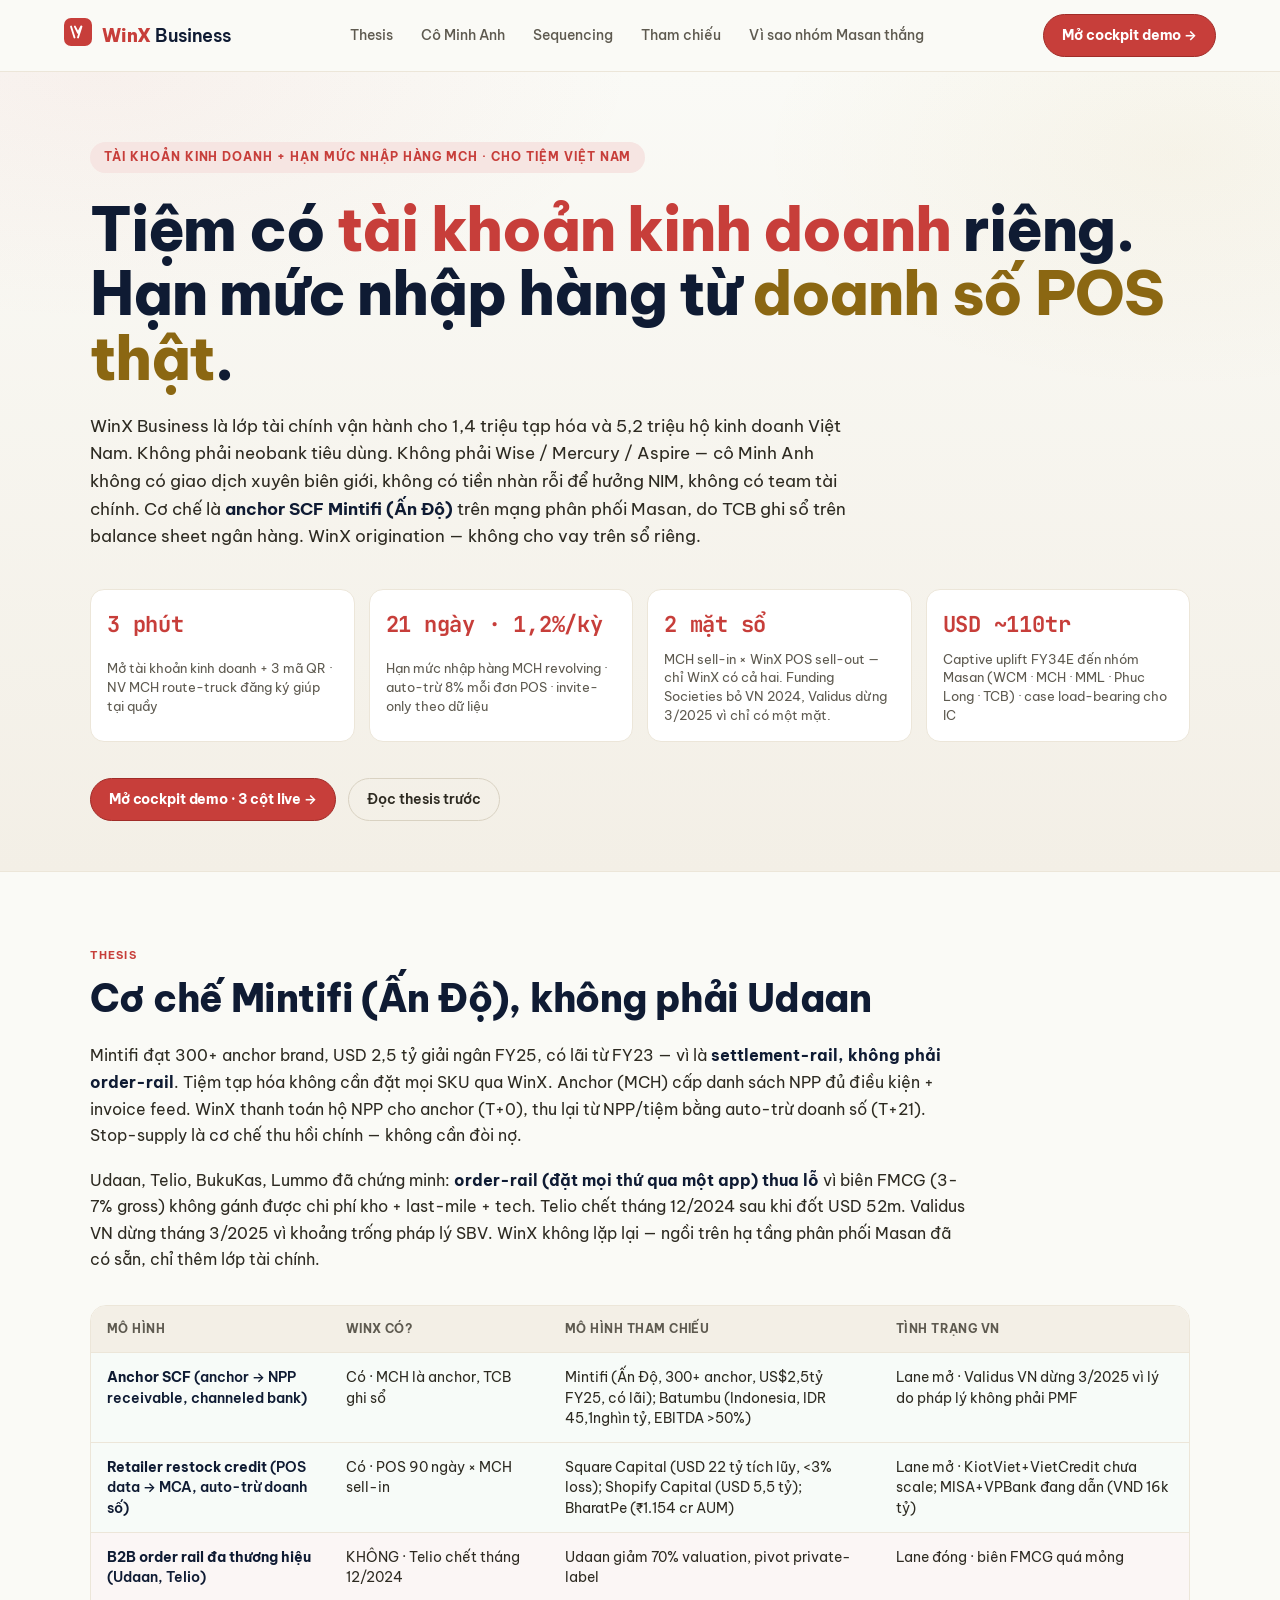
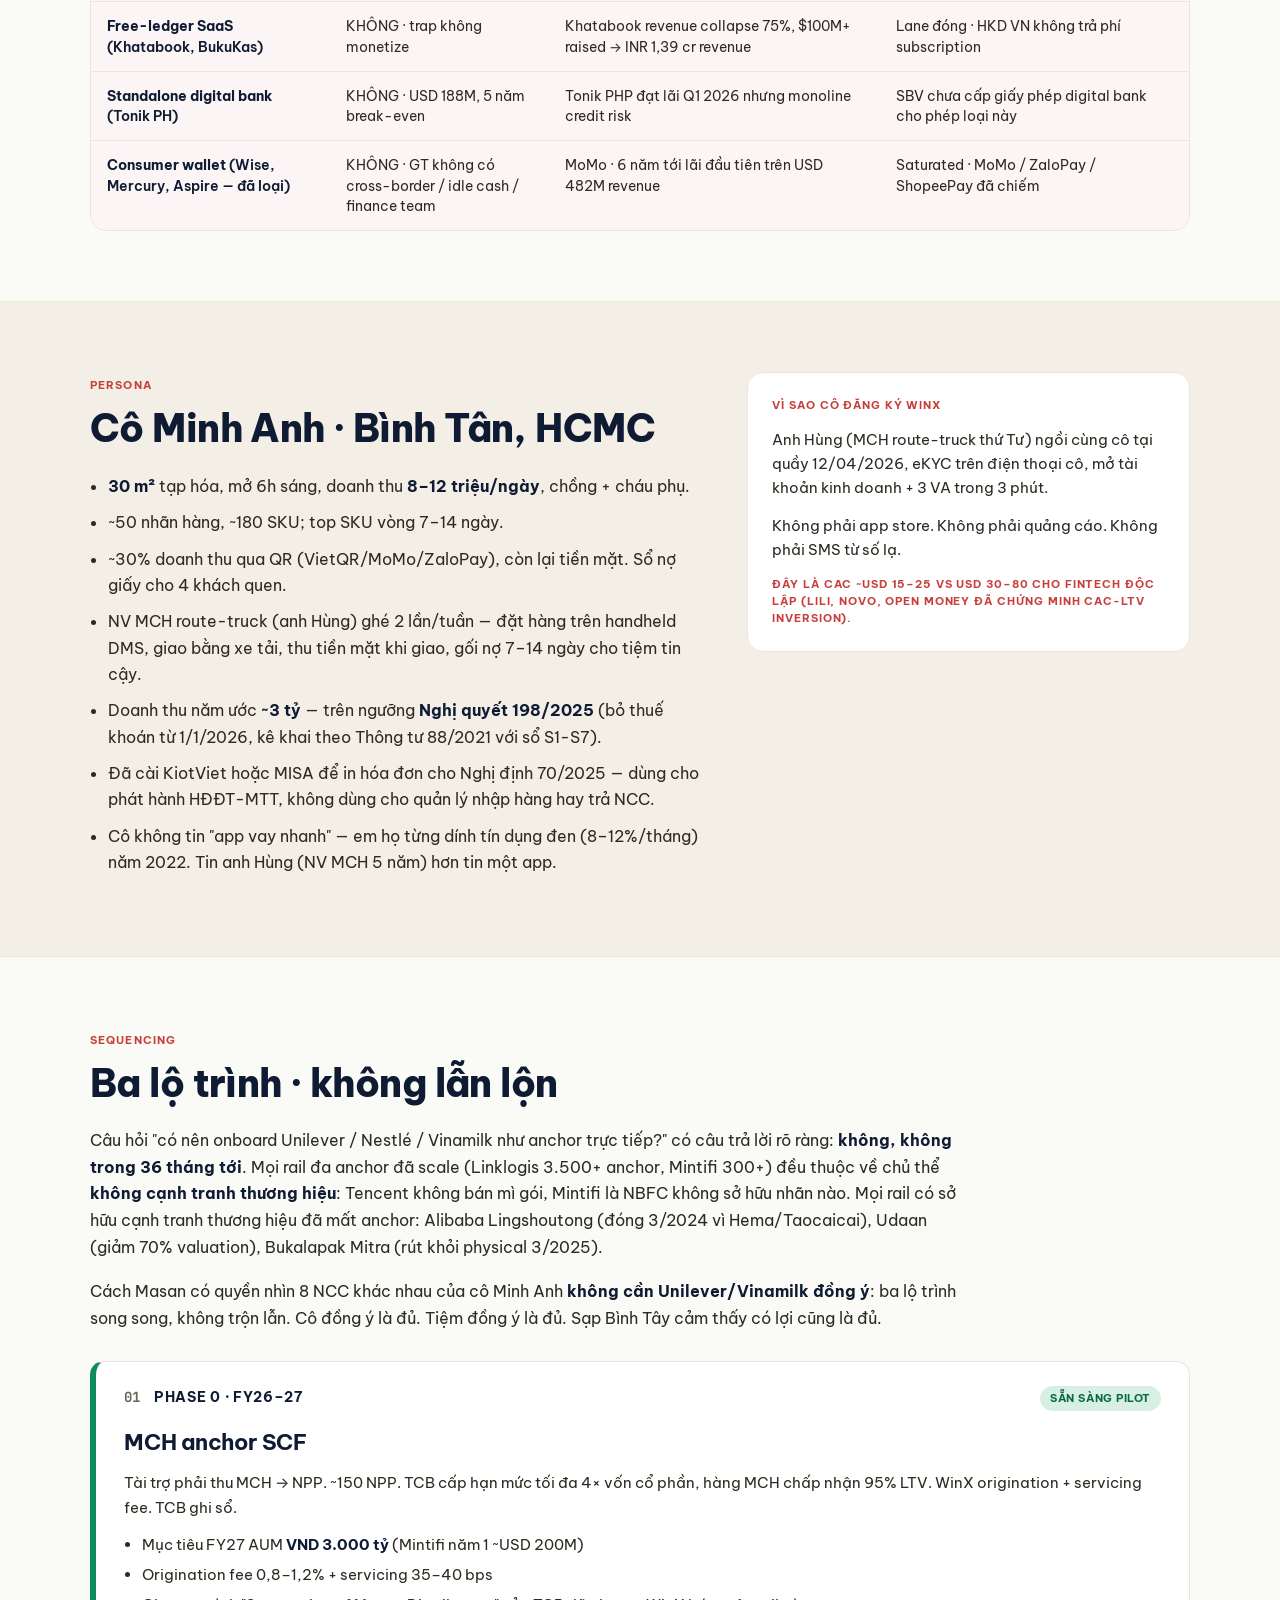
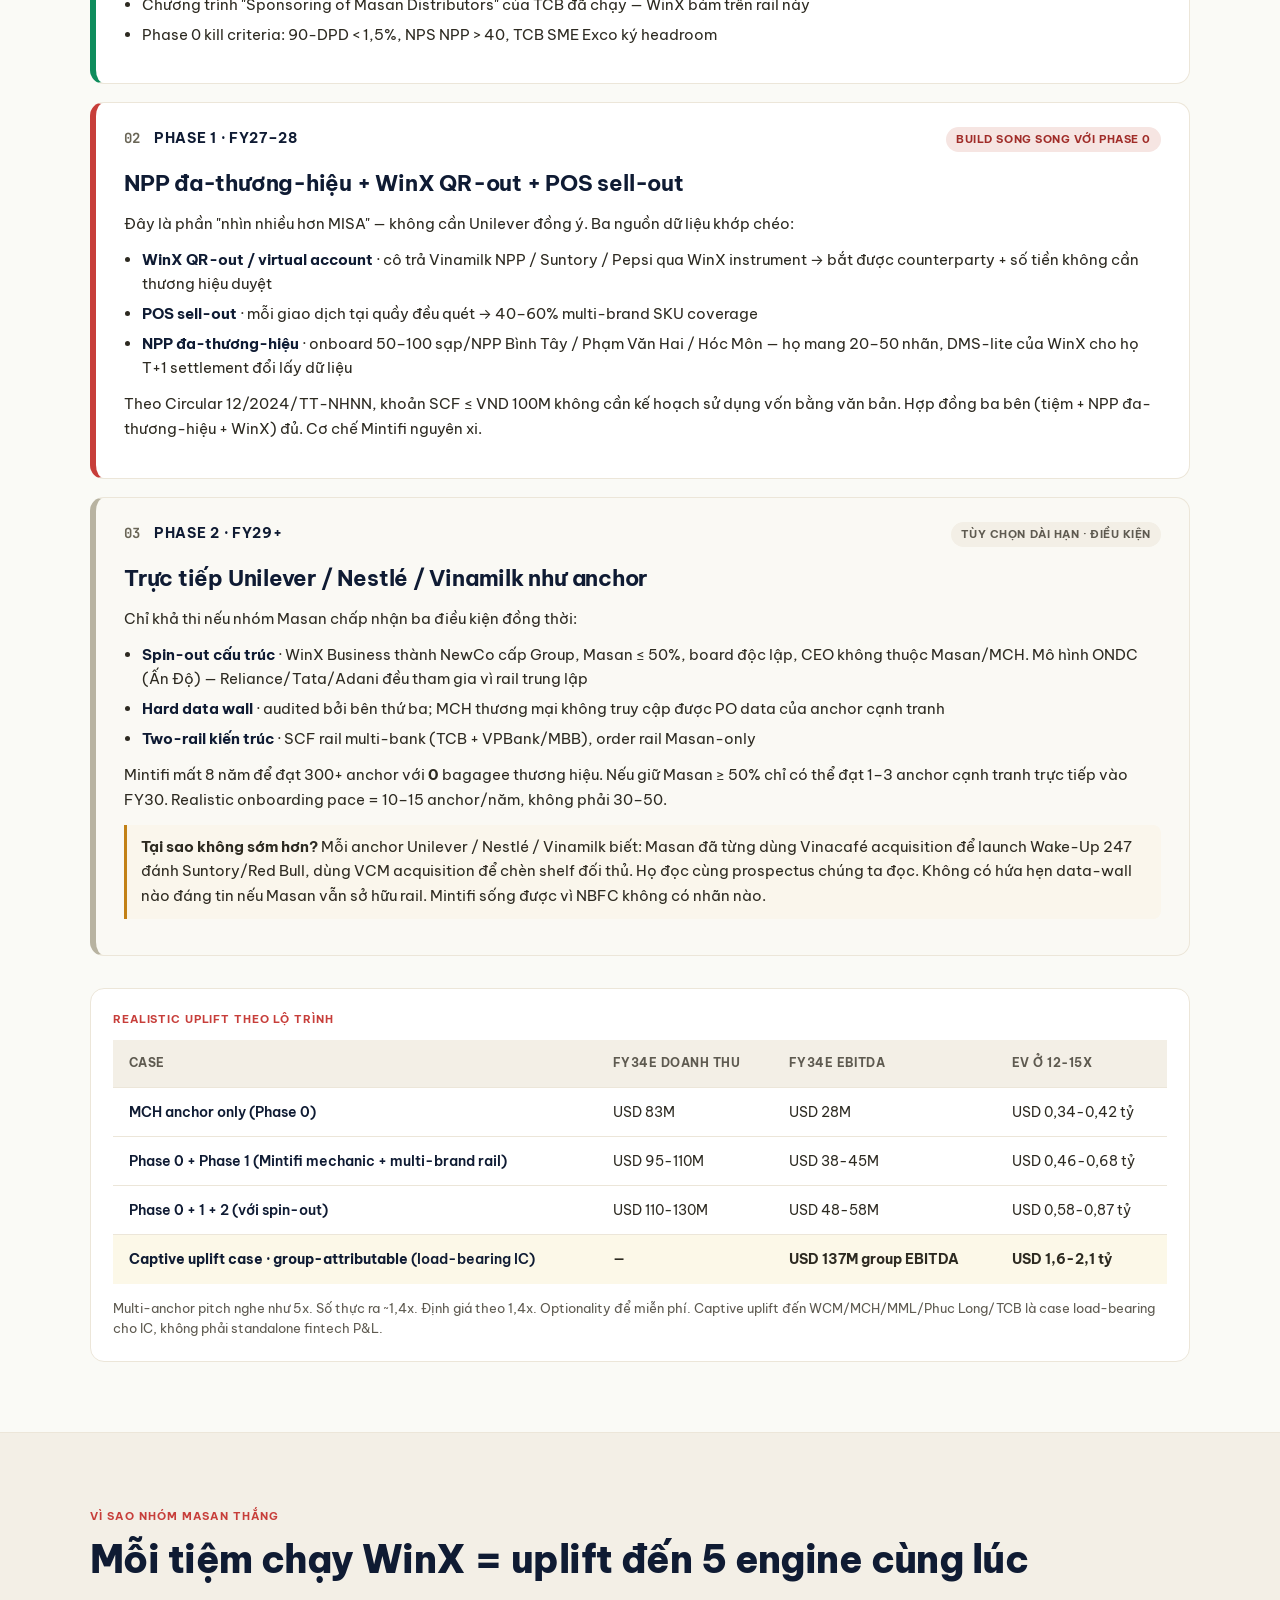
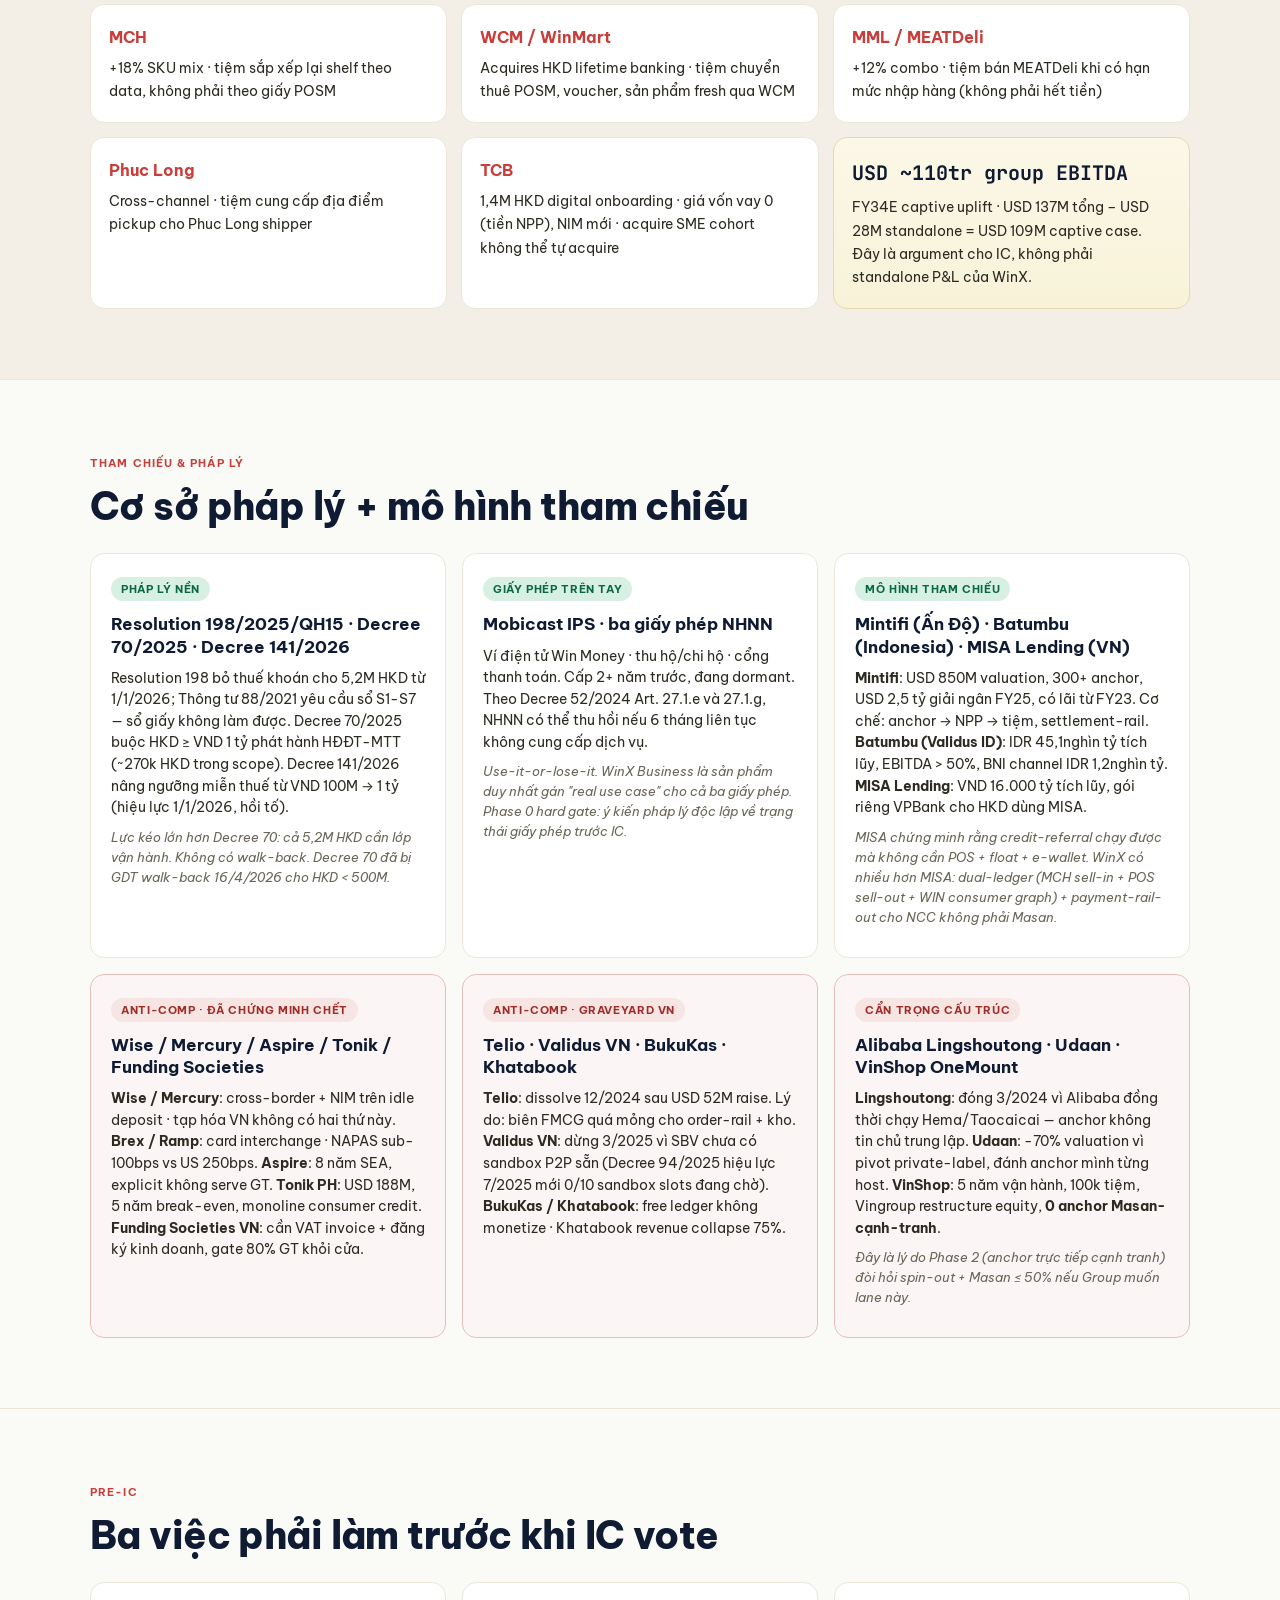
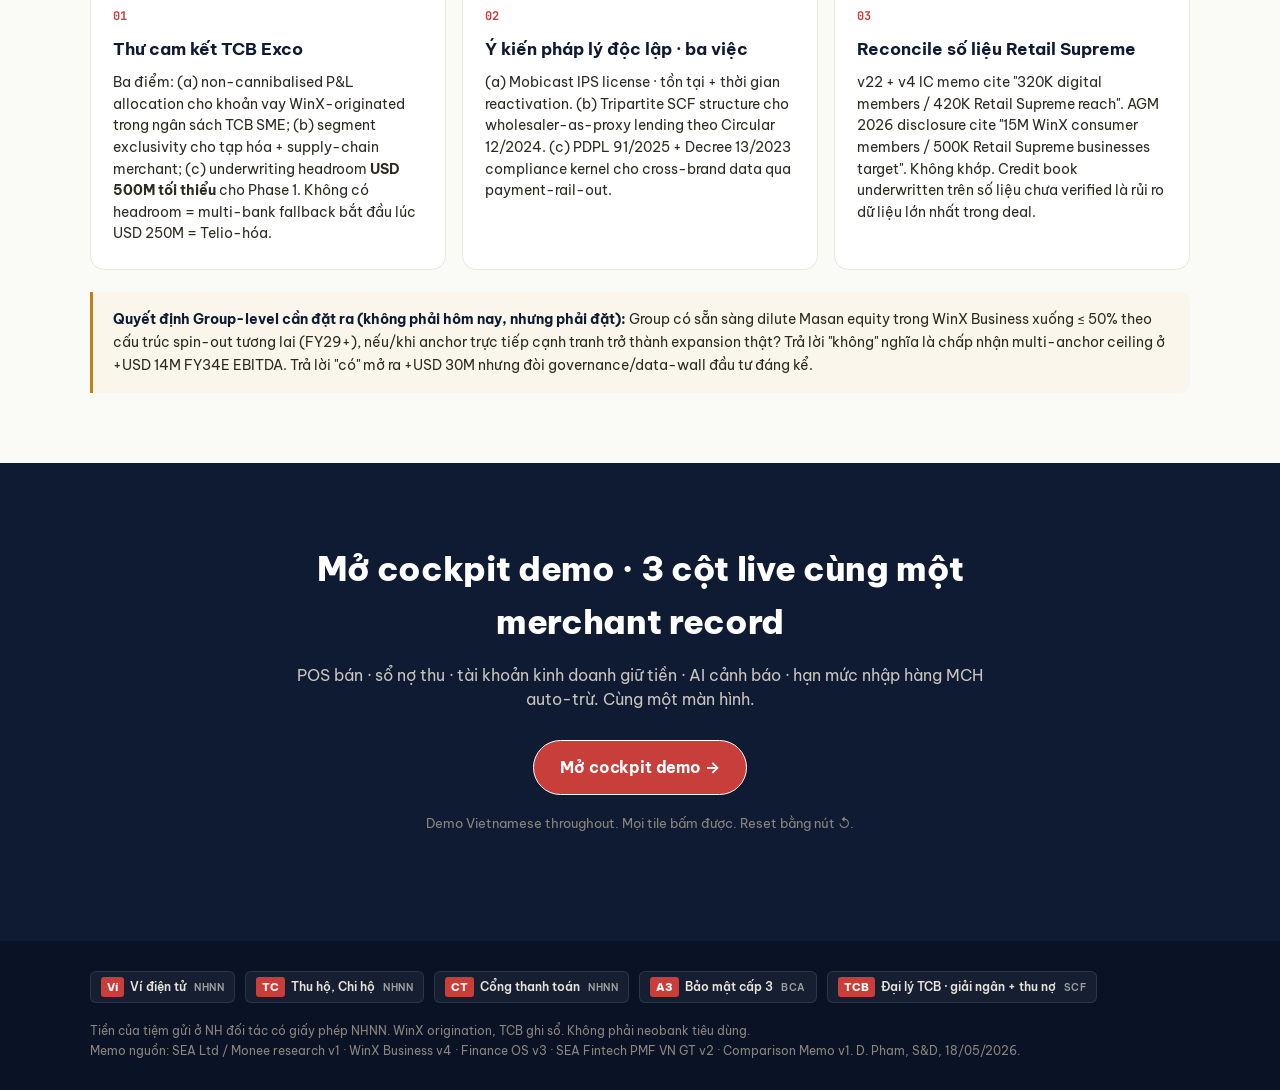
==== commit 94ca843f: "Consolidate to landing + cockpit · reframe to Mintifi mechanic Landing (new index.html) · three-trac" ====
--- a/index.html
+++ b/index.html
@@ -4,26 +4,24 @@
   <meta charset="UTF-8" />
   <meta name="viewport" content="width=device-width, initial-scale=1.0, viewport-fit=cover" />
   <meta name="theme-color" content="#0F1B33" />
-  <meta name="description" content="WinX Business — demo cockpit: ví doanh nghiệp, POS, và trợ lý AI cho tiệm tạp hoá và SME Việt Nam. Một màn hình, mọi tương tác." />
-  <meta property="og:title" content="WinX Business · cockpit demo" />
-  <meta property="og:description" content="Một merchant record. POS bán. Sổ nợ thu. Ví giữ tiền. AI cảnh báo. Cùng một màn hình." />
+  <meta name="description" content="WinX Business — tài khoản kinh doanh + hạn mức nhập hàng MCH cho tiệm tạp hoá Việt Nam. Anchor SCF + payment rail trên mạng phân phối Masan. Cơ chế Mintifi (Ấn Độ) đã chứng minh." />
+  <meta property="og:title" content="WinX Business · tài khoản kinh doanh + hạn mức nhập hàng cho tiệm tạp hoá Việt Nam" />
+  <meta property="og:description" content="Anchor SCF + payment rail trên mạng phân phối Masan. Cơ chế Mintifi (Ấn Độ), không phải Wise/Mercury." />
   <meta property="og:type" content="website" />
-  <title>WinX Business · cockpit · cho tiệm tạp hoá & SME Việt Nam</title>
+  <title>WinX Business · tài khoản kinh doanh + hạn mức nhập hàng MCH cho tiệm Việt Nam</title>
 
   <link rel="preconnect" href="https://fonts.googleapis.com" />
   <link rel="preconnect" href="https://fonts.gstatic.com" crossorigin />
   <link href="https://fonts.googleapis.com/css2?family=Be+Vietnam+Pro:wght@500;600;700;800&family=Inter:wght@400;500;600;700;800&family=JetBrains+Mono:wght@400;500;600&display=swap" rel="stylesheet" />
 
   <link rel="icon" href="data:image/svg+xml;utf8,<svg xmlns='http://www.w3.org/2000/svg' viewBox='0 0 64 64'><rect width='64' height='64' rx='14' fill='%23C73E3A'/><text x='50%25' y='54%25' dominant-baseline='middle' text-anchor='middle' font-family='Inter,sans-serif' font-weight='800' font-size='32' fill='white'>X</text></svg>" />
-  <link rel="stylesheet" href="styles.css" />
-  <link rel="stylesheet" href="platform.css" />
+  <link rel="stylesheet" href="landing.css" />
 </head>
-<body class="cockpit-body">
-
-<!-- ================== HEADER ================== -->
-<header class="ck-nav">
-  <div class="ck-nav-inner">
-    <button type="button" class="ck-brand" id="ckBrand" aria-label="WinX Business · giới thiệu nền tảng">
+<body class="lp-body">
+
+<header class="lp-nav">
+  <div class="lp-nav-inner">
+    <a class="lp-brand" href="index.html">
       <span class="brand-mark" aria-hidden="true">
         <svg viewBox="0 0 36 36" width="28" height="28">
           <rect width="36" height="36" rx="9" fill="currentColor"/>
@@ -33,916 +31,364 @@
       <span class="brand-text">
         <span class="brand-name">WinX</span><span class="brand-suffix">Business</span>
       </span>
-    </button>
-
-    <button type="button" class="ck-shop" id="ckShop" aria-label="Hồ sơ tiệm Tạp hoá Minh Anh">
-      <span class="ck-shop-name">Tạp hóa Minh Anh</span>
-      <span class="ck-shop-meta">MST 8101 234 567 · 123 Hồ Học Lãm, Q. Bình Tân, HCMC</span>
-    </button>
-
-    <div class="ck-nav-cta">
-      <span class="ck-shop-clock" id="ckClock">10:42</span>
-      <button type="button" class="ck-onboarding" id="ckOnboarding" title="Cô Minh Anh đã mở ví trong 3 phút — bấm xem lại">
-        ✓ Mở ví trong 3 phút
-      </button>
-      <button type="button" class="ck-reset" id="ckReset" title="Đặt lại demo">↺ Reset</button>
-      <span class="pill pill-soft">Demo · 1 màn hình</span>
-    </div>
-  </div>
-
-  <div class="ck-tour" id="ckTour">
-    <span class="ck-tour-dot"></span>
-    <span class="ck-tour-text">Mọi ô đều bấm được. Thử <strong>Thu QR</strong> (POS) → xem ví, tồn kho, AI cùng cập nhật. Hoặc <strong>Phê duyệt</strong> chi NCC. Hoặc hỏi <strong>AI</strong>.</span>
-    <button type="button" class="ck-tour-x" id="ckTourClose" aria-label="Ẩn hướng dẫn">✕</button>
+    </a>
+    <nav class="lp-nav-links">
+      <a href="#thesis">Thesis</a>
+      <a href="#persona">Cô Minh Anh</a>
+      <a href="#tracks">Sequencing</a>
+      <a href="#comps">Tham chiếu</a>
+      <a href="#why">Vì sao nhóm Masan thắng</a>
+    </nav>
+    <a class="lp-cta-primary" href="demo.html">Mở cockpit demo →</a>
   </div>
 </header>
 
-<!-- ================== MAIN COCKPIT GRID ================== -->
-<main class="cockpit" id="cockpit">
-
-  <!-- ================== POS COLUMN ================== -->
-  <section class="ck-col ck-col-pos" data-product="pos">
-    <header class="ck-col-h">
-      <span class="ck-col-mark ck-mark-pos">▣</span>
-      <div class="ck-col-meta">
-        <strong>WinX POS · tại quầy</strong>
-        <span>Lan thu ca sáng · POS-00872</span>
-      </div>
-    </header>
-
-    <div class="ck-pos-screen">
-      <div class="pos-topbar">
-        <div class="pos-store">
-          <span class="pos-store-name">HĐ #WX-<span id="posInvoiceId">00192</span></span>
-          <span class="pos-store-meta">Khách: Chú An · hạng Bạc</span>
-        </div>
-        <span class="pos-pill pos-pill-on">● Đang bán</span>
-      </div>
-
-      <div class="pos-cart" id="posCart">
-        <div class="pos-line" data-sku="omachi">
-          <span class="prod-chip prod-omachi">Om</span>
-          <span class="pos-line-name">Mì Omachi sườn hầm</span>
-          <span class="pos-line-qty">×2</span>
-          <span class="pos-line-amt">22.000</span>
-        </div>
-        <div class="pos-line" data-sku="chinsu">
-          <span class="prod-chip prod-chinsu">Cs</span>
-          <span class="pos-line-name">Nước mắm Chinsu cá cơm</span>
-          <span class="pos-line-qty">×1</span>
-          <span class="pos-line-amt">38.000</span>
-        </div>
-        <div class="pos-line" data-sku="wakeup">
-          <span class="prod-chip prod-wakeup">W</span>
-          <span class="pos-line-name">Wake-Up 247</span>
-          <span class="pos-line-qty">×3</span>
-          <span class="pos-line-amt">36.000</span>
-        </div>
-        <div class="pos-line" data-sku="vinacafe">
-          <span class="prod-chip prod-vinacafe">Vc</span>
-          <span class="pos-line-name">Vinacafé 3in1</span>
-          <span class="pos-line-qty">×1</span>
-          <span class="pos-line-amt">90.000</span>
-        </div>
-        <div class="pos-line pos-line-promo">
-          <span class="prod-chip prod-promo">KM</span>
-          <span class="pos-line-name">KM MCH "Tết Sum Vầy"</span>
-          <span class="pos-line-qty"></span>
-          <span class="pos-line-amt">−5.000</span>
-        </div>
-        <div class="pos-total">
-          <span>Tổng thanh toán</span>
-          <strong><span id="posTotal">181.000</span> ₫</strong>
-        </div>
-      </div>
-
-      <div class="pos-compliance" role="group" aria-label="Tích hợp tuân thủ thuế & hoá đơn">
-        <button type="button" class="pc-toggle is-on" id="pcToggleEinv" aria-pressed="true">
-          <div class="pc-toggle-row">
-            <span class="pc-switch" aria-hidden="true"></span>
-            <div class="pc-title">
-              <strong>HĐĐT-MTT</strong>
-              <span class="pc-cite">NĐ 70/2025</span>
-            </div>
-          </div>
-          <span class="pc-sub">Auto phát hành về GDT mỗi giao dịch</span>
-          <span class="pc-status">BẬT · auto</span>
-        </button>
-        <button type="button" class="pc-toggle is-on" id="pcToggleTax" aria-pressed="true">
-          <div class="pc-toggle-row">
-            <span class="pc-switch" aria-hidden="true"></span>
-            <div class="pc-title">
-              <strong>Tự kê khai thuế</strong>
-              <span class="pc-cite">NQ 198/2025 · TT 40/2021</span>
-            </div>
-          </div>
-          <span class="pc-sub">VAT 1% + TNCN 0,5% từ HĐĐT-MTT</span>
-          <span class="pc-status">BẬT · auto</span>
-        </button>
-      </div>
-      <div class="pc-actions">
-        <button type="button" class="pc-mini" id="posEinvView">Xem mẫu HĐĐT →</button>
-        <button type="button" class="pc-mini" id="pcOpenTax">Xem khai thuế tháng →</button>
-      </div>
-      <div class="pc-warning" id="pcWarning" hidden></div>
-
-      <button type="button" class="pos-loyalty" id="posLoyaltyBanner">
-        <span class="pl-spark">🎁</span>
-        <span class="pl-text"><strong>Chú An</strong> có <strong>3 voucher Masan</strong> sẵn · Nam Ngư · Chin-Su · MEATDeli</span>
-        <span class="pl-cta">Áp dụng →</span>
-      </button>
-
-      <div class="pos-qr-stage" id="posQrStage">
-        <div class="pos-qr-empty" id="posQrEmpty">
-          <button type="button" class="btn-collect ck-cta-primary" id="posCollect">
-            Thu QR · <span id="posCollectAmt">181.000</span> ₫
-          </button>
-          <button type="button" class="btn-ghino" id="posGhiNo">
-            Ghi sổ Chú An · 181.000 ₫
-          </button>
-          <span class="pos-qr-hint">Bấm Thu QR để xem cross-product · hoặc Ghi sổ để vào sổ nợ</span>
-        </div>
-        <div class="pos-qr-card" id="posQrCard" aria-hidden="true">
-          <div class="qr-art">
-            <div class="qr-corner qr-corner-tl"></div>
-            <div class="qr-corner qr-corner-tr"></div>
-            <div class="qr-corner qr-corner-bl"></div>
-            <div class="qr-corner qr-corner-br"></div>
-            <div class="qr-grid"></div>
-            <div class="qr-logo">WinX</div>
-            <div class="qr-scan-bar"></div>
-          </div>
-          <div class="qr-meta">
-            <span class="qr-amt" id="qrAmt">181.000 ₫</span>
-            <span class="qr-va">VA Quầy · 9821 0001 9872</span>
-            <span class="qr-via">qua VietQR · NAPAS247</span>
-          </div>
-        </div>
-        <div class="pos-qr-done" id="posQrDone" aria-hidden="true">
-          <span class="qr-tick">✓</span>
-          <div>
-            <span class="qr-done-title">Đã thu <strong id="qrDoneAmt">181.000 ₫</strong></span>
-            <span class="qr-done-sub" id="posQrDoneSub">HĐĐT-MTT #WX-00192 · NĐ70 · ↗ ví</span>
-          </div>
-        </div>
-      </div>
-    </div>
-
-    <button type="button" class="ck-card ck-card-debt" id="ckDebtCard" aria-label="Mở sổ nợ khách hàng">
-      <header class="ck-card-h">
-        <strong>Sổ nợ khách hàng</strong>
-        <span class="ck-card-h-sum"><span id="debtTotal">1.230.000</span> ₫ · <span id="debtCount">4</span> người</span>
-      </header>
-      <ul class="ck-debt-list" id="ckDebtList">
-        <li data-cust="anh"><span class="dt-avatar">An</span><div class="dt-meta"><strong>Chú An</strong><span>18 ngày · 0907·xxx·128</span></div><strong class="dt-amt">350k</strong></li>
-        <li data-cust="huong"><span class="dt-avatar dt-avatar-2">Hg</span><div class="dt-meta"><strong>Chị Hương</strong><span>9 ngày · 0908·xxx·215</span></div><strong class="dt-amt">220k</strong></li>
-        <li data-cust="tai"><span class="dt-avatar dt-avatar-3">Tà</span><div class="dt-meta"><strong>Anh Tài</strong><span>5 ngày · 0905·xxx·702</span></div><strong class="dt-amt">480k</strong></li>
-        <li data-cust="lan"><span class="dt-avatar dt-avatar-4">CL</span><div class="dt-meta"><strong>Cô Lan</strong><span>2 ngày · 0903·xxx·844</span></div><strong class="dt-amt">180k</strong></li>
+<!-- ================== HERO ================== -->
+<section class="lp-hero">
+  <div class="lp-hero-inner">
+    <span class="lp-eyebrow">Tài khoản kinh doanh + hạn mức nhập hàng MCH · cho tiệm Việt Nam</span>
+    <h1 class="lp-h1">
+      Tiệm có <span class="ink-biz">tài khoản kinh doanh</span> riêng.<br>
+      Hạn mức nhập hàng từ <span class="ink-pos">doanh số POS thật</span>.
+    </h1>
+    <p class="lp-lede">
+      WinX Business là lớp tài chính vận hành cho 1,4 triệu tạp hóa và 5,2 triệu hộ kinh doanh Việt Nam.
+      Không phải neobank tiêu dùng. Không phải Wise / Mercury / Aspire — cô Minh Anh không có giao dịch xuyên biên giới, không có tiền nhàn rỗi để hưởng NIM, không có team tài chính.
+      Cơ chế là <strong>anchor SCF Mintifi (Ấn Độ)</strong> trên mạng phân phối Masan, do TCB ghi sổ trên balance sheet ngân hàng. WinX origination — không cho vay trên sổ riêng.
+    </p>
+
+    <div class="lp-kpis">
+      <div class="lp-kpi">
+        <strong>3 phút</strong>
+        <span>Mở tài khoản kinh doanh + 3 mã QR · NV MCH route-truck đăng ký giúp tại quầy</span>
+      </div>
+      <div class="lp-kpi">
+        <strong>21 ngày · 1,2%/kỳ</strong>
+        <span>Hạn mức nhập hàng MCH revolving · auto-trừ 8% mỗi đơn POS · invite-only theo dữ liệu</span>
+      </div>
+      <div class="lp-kpi">
+        <strong>2 mặt sổ</strong>
+        <span>MCH sell-in × WinX POS sell-out — chỉ WinX có cả hai. Funding Societies bỏ VN 2024, Validus dừng 3/2025 vì chỉ có một mặt.</span>
+      </div>
+      <div class="lp-kpi">
+        <strong>USD ~110tr</strong>
+        <span>Captive uplift FY34E đến nhóm Masan (WCM · MCH · MML · Phuc Long · TCB) · case load-bearing cho IC</span>
+      </div>
+    </div>
+
+    <div class="lp-cta-row">
+      <a class="lp-cta-primary" href="demo.html">Mở cockpit demo · 3 cột live →</a>
+      <a class="lp-cta-ghost" href="#thesis">Đọc thesis trước</a>
+    </div>
+  </div>
+</section>
+
+<!-- ================== THESIS ================== -->
+<section class="lp-sec" id="thesis">
+  <div class="lp-sec-inner">
+    <span class="lp-sec-tag">Thesis</span>
+    <h2 class="lp-h2">Cơ chế Mintifi (Ấn Độ), không phải Udaan</h2>
+    <p class="lp-p">
+      Mintifi đạt 300+ anchor brand, USD 2,5 tỷ giải ngân FY25, có lãi từ FY23 — vì là <strong>settlement-rail, không phải order-rail</strong>.
+      Tiệm tạp hóa không cần đặt mọi SKU qua WinX. Anchor (MCH) cấp danh sách NPP đủ điều kiện + invoice feed. WinX thanh toán hộ NPP cho anchor (T+0), thu lại từ NPP/tiệm bằng auto-trừ doanh số (T+21).
+      Stop-supply là cơ chế thu hồi chính — không cần đòi nợ.
+    </p>
+    <p class="lp-p">
+      Udaan, Telio, BukuKas, Lummo đã chứng minh: <strong>order-rail (đặt mọi thứ qua một app) thua lỗ</strong> vì biên FMCG (3-7% gross) không gánh được chi phí kho + last-mile + tech.
+      Telio chết tháng 12/2024 sau khi đốt USD 52m. Validus VN dừng tháng 3/2025 vì khoảng trống pháp lý SBV.
+      WinX không lặp lại — ngồi trên hạ tầng phân phối Masan đã có sẵn, chỉ thêm lớp tài chính.
+    </p>
+
+    <div class="lp-table-wrap">
+      <table class="lp-table">
+        <thead><tr><th>Mô hình</th><th>WinX có?</th><th>Mô hình tham chiếu</th><th>Tình trạng VN</th></tr></thead>
+        <tbody>
+          <tr class="lp-row-good">
+            <td><strong>Anchor SCF</strong> (anchor → NPP receivable, channeled bank)</td>
+            <td>Có · MCH là anchor, TCB ghi sổ</td>
+            <td>Mintifi (Ấn Độ, 300+ anchor, US$2,5tỷ FY25, có lãi); Batumbu (Indonesia, IDR 45,1nghìn tỷ, EBITDA &gt;50%)</td>
+            <td>Lane mở · Validus VN dừng 3/2025 vì lý do pháp lý không phải PMF</td>
+          </tr>
+          <tr class="lp-row-good">
+            <td><strong>Retailer restock credit</strong> (POS data → MCA, auto-trừ doanh số)</td>
+            <td>Có · POS 90 ngày × MCH sell-in</td>
+            <td>Square Capital (USD 22 tỷ tích lũy, &lt;3% loss); Shopify Capital (USD 5,5 tỷ); BharatPe (₹1.154 cr AUM)</td>
+            <td>Lane mở · KiotViet+VietCredit chưa scale; MISA+VPBank đang dẫn (VND 16k tỷ)</td>
+          </tr>
+          <tr class="lp-row-bad">
+            <td><strong>B2B order rail đa thương hiệu</strong> (Udaan, Telio)</td>
+            <td>KHÔNG · Telio chết tháng 12/2024</td>
+            <td>Udaan giảm 70% valuation, pivot private-label</td>
+            <td>Lane đóng · biên FMCG quá mỏng</td>
+          </tr>
+          <tr class="lp-row-bad">
+            <td><strong>Free-ledger SaaS</strong> (Khatabook, BukuKas)</td>
+            <td>KHÔNG · trap không monetize</td>
+            <td>Khatabook revenue collapse 75%, $100M+ raised → INR 1,39 cr revenue</td>
+            <td>Lane đóng · HKD VN không trả phí subscription</td>
+          </tr>
+          <tr class="lp-row-bad">
+            <td><strong>Standalone digital bank</strong> (Tonik PH)</td>
+            <td>KHÔNG · USD 188M, 5 năm break-even</td>
+            <td>Tonik PHP đạt lãi Q1 2026 nhưng monoline credit risk</td>
+            <td>SBV chưa cấp giấy phép digital bank cho phép loại này</td>
+          </tr>
+          <tr class="lp-row-bad">
+            <td><strong>Consumer wallet</strong> (Wise, Mercury, Aspire — đã loại)</td>
+            <td>KHÔNG · GT không có cross-border / idle cash / finance team</td>
+            <td>MoMo · 6 năm tới lãi đầu tiên trên USD 482M revenue</td>
+            <td>Saturated · MoMo / ZaloPay / ShopeePay đã chiếm</td>
+          </tr>
+        </tbody>
+      </table>
+    </div>
+  </div>
+</section>
+
+<!-- ================== PERSONA ================== -->
+<section class="lp-sec lp-sec-tint" id="persona">
+  <div class="lp-sec-inner lp-persona">
+    <div class="lp-persona-body">
+      <span class="lp-sec-tag">Persona</span>
+      <h2 class="lp-h2">Cô Minh Anh · Bình Tân, HCMC</h2>
+      <ul class="lp-persona-list">
+        <li><strong>30 m²</strong> tạp hóa, mở 6h sáng, doanh thu <strong>8–12 triệu/ngày</strong>, chồng + cháu phụ.</li>
+        <li>~50 nhãn hàng, ~180 SKU; top SKU vòng 7–14 ngày.</li>
+        <li>~30% doanh thu qua QR (VietQR/MoMo/ZaloPay), còn lại tiền mặt. Sổ nợ giấy cho 4 khách quen.</li>
+        <li>NV MCH route-truck (anh Hùng) ghé 2 lần/tuần — đặt hàng trên handheld DMS, giao bằng xe tải, thu tiền mặt khi giao, gối nợ 7–14 ngày cho tiệm tin cậy.</li>
+        <li>Doanh thu năm ước <strong>~3 tỷ</strong> — trên ngưỡng <strong>Nghị quyết 198/2025</strong> (bỏ thuế khoán từ 1/1/2026, kê khai theo Thông tư 88/2021 với sổ S1-S7).</li>
+        <li>Đã cài KiotViet hoặc MISA để in hóa đơn cho Nghị định 70/2025 — dùng cho phát hành HĐĐT-MTT, không dùng cho quản lý nhập hàng hay trả NCC.</li>
+        <li>Cô không tin "app vay nhanh" — em họ từng dính tín dụng đen (8–12%/tháng) năm 2022. Tin anh Hùng (NV MCH 5 năm) hơn tin một app.</li>
       </ul>
-      <span class="ck-card-cta">Bấm để gửi nhắc VietQR →</span>
-    </button>
-
-    <button type="button" class="ck-card ck-card-inv" id="ckInvCard" aria-label="Mở đề xuất đặt lại hàng">
-      <header class="ck-card-h">
-        <strong>Tồn sắp hết</strong>
-        <span class="ck-card-h-sum"><span id="lowCount">2</span> SKU · vòng &lt; 2 ngày</span>
-      </header>
-      <ul class="ck-inv-list" id="ckInvList">
-        <li data-sku="omachi"><span class="prod-chip prod-omachi">Om</span><span class="inv-name">Omachi sườn hầm</span><strong class="inv-qty">23</strong></li>
-        <li data-sku="chinsu"><span class="prod-chip prod-chinsu">Cs</span><span class="inv-name">Chinsu cá cơm</span><strong class="inv-qty">15</strong></li>
-        <li data-sku="wakeup" class="is-low"><span class="prod-chip prod-wakeup">W</span><span class="inv-name">Wake-Up 247</span><strong class="inv-qty">8</strong></li>
-        <li data-sku="vinacafe"><span class="prod-chip prod-vinacafe">Vc</span><span class="inv-name">Vinacafé 3in1</span><strong class="inv-qty">41</strong></li>
-        <li data-sku="skuX" class="is-slow"><span class="prod-chip prod-x">X</span><span class="inv-name">SKU X · 38 ngày</span><strong class="inv-qty">12</strong></li>
-      </ul>
-      <span class="ck-card-cta">Bấm để đặt lại NPP MCH →</span>
-    </button>
-  </section>
-
-  <!-- ================== BUSINESS COLUMN (center / protagonist) ================== -->
-  <section class="ck-col ck-col-biz" data-product="biz">
-    <header class="ck-col-h ck-col-h-primary">
-      <span class="ck-col-mark ck-mark-biz">$</span>
-      <div class="ck-col-meta">
-        <strong>WinX Business · ví doanh nghiệp</strong>
-        <span>Cô Minh Anh · chủ tiệm</span>
-      </div>
-    </header>
-
-    <button type="button" class="ck-biz-balance" id="bizVaView" aria-label="Mở chi tiết ví và 3 VA">
-      <div class="biz-bal-head">
-        <span class="biz-bal-label">Số dư ví doanh nghiệp</span>
-        <span class="biz-bal-trust">Giữ tại NH đối tác · TK đảm bảo</span>
-      </div>
-      <div class="biz-bal-amount">
-        <span id="bizBalance" data-fmt="vnd">42.180.000</span> <small>₫</small>
-      </div>
-      <div class="biz-bal-meta">
-        <span class="meta-tag meta-up" id="bizDelta">▲ 8,42tr hôm nay</span>
-        <span class="meta-tag">3 mã QR · 3 kênh</span>
-        <span class="meta-tag-link">Xem VA &amp; ngân hàng →</span>
-      </div>
-    </button>
-
-    <div class="ck-biz-today">
-      <span class="ck-mini-cap">Hôm nay · từ WinX POS</span>
-      <div class="biz-today-grid">
-        <button type="button" class="bt-tile" data-action="qr-detail">
-          <span class="bt-cap">QR thu hôm nay</span>
-          <strong><span id="todayQr" data-fmt="vnd">5.130.000</span> ₫</strong>
-          <em>3 kênh →</em>
-        </button>
-        <button type="button" class="bt-tile" data-action="cash-close">
-          <span class="bt-cap">Tiền mặt · cần đóng quỹ</span>
-          <strong><span id="todayCash" data-fmt="vnd">2.740.000</span> ₫</strong>
-          <em class="bt-warn">chênh 550k →</em>
-        </button>
-        <button type="button" class="bt-tile" data-action="payables">
-          <span class="bt-cap">Trả ngày mai</span>
-          <strong><span id="duePay" data-fmt="vnd">14.600.000</span> ₫</strong>
-          <em>3 NCC →</em>
-        </button>
-        <button type="button" class="bt-tile" data-action="cashflow">
-          <span class="bt-cap">Runway tiền mặt</span>
-          <strong><span id="runwayDays">6,5</span> ngày</strong>
-          <em>Kịch bản →</em>
-        </button>
-      </div>
-    </div>
-
-    <div class="ck-biz-actions">
-      <span class="ck-mini-cap">Hành động · 6 năng lực ví doanh nghiệp</span>
-      <div class="biz-qa-grid">
-        <button type="button" class="biz-qa" data-action="trancc"><span class="qa-ic">⥆</span><span>Trả NCC</span></button>
-        <button type="button" class="biz-qa" data-action="payroll"><span class="qa-ic">👥</span><span>Lương</span></button>
-        <button type="button" class="biz-qa" data-action="tax"><span class="qa-ic">📑</span><span>Thuế</span></button>
-        <button type="button" class="biz-qa" data-action="staff"><span class="qa-ic">＋</span><span>Mời TV</span></button>
-        <button type="button" class="biz-qa" data-action="einvoice"><span class="qa-ic">▤</span><span>HĐ điện tử</span></button>
-        <button type="button" class="biz-qa" data-action="weekly"><span class="qa-ic">📊</span><span>Báo cáo</span></button>
-      </div>
-    </div>
-
-    <div class="ck-biz-approval" id="bizApproval">
-      <header class="bza-head">
-        <span class="bza-tag">Cần chủ tiệm duyệt</span>
-        <span class="bza-time">10:31 · 11 phút trước</span>
-      </header>
-      <div class="bza-main">
-        <div class="bza-cp">
-          <strong>NPP MCH HCM-07</strong>
-          <span>Hóa đơn #MCH-4412 · phiếu giao GR-W19-024</span>
-        </div>
-        <div class="bza-money">
-          <strong class="bza-money-net"><span id="bzaAmtNet">11.980.000</span> ₫</strong>
-          <span class="bza-money-gross">gốc 12.400.000 ₫</span>
-        </div>
-      </div>
-      <div class="bza-ai">
-        <span class="bza-ai-mark">✦ AI</span>
-        <span>Khớp đơn đặt + phiếu giao. Phát hiện <strong>chiết khấu Tết 420.000 ₫</strong> chưa khai → đề xuất trả ròng <strong>11,98tr</strong>.</span>
-      </div>
-      <button type="button" class="btn-approve ck-cta-primary" id="bzaApprove">Phê duyệt &amp; trả 11.980.000 ₫</button>
-      <span class="bza-gate">Quy tắc: chỉ chủ tiệm duyệt chi &gt; 1 triệu. Lan chỉ thu, không chi.</span>
-      <div class="bza-success" id="bzaSuccess" aria-hidden="true">
-        <span class="qr-tick">✓</span>
-        <span>Đã trả <strong>11.980.000 ₫</strong> · audit <span id="bzaAuditId">#AL-1042-09</span></span>
-      </div>
-    </div>
-
-    <button type="button" class="ck-card ck-card-loyalty" id="ckLoyaltyCard" aria-label="Mở loyalty &amp; voucher console">
-      <header class="ck-card-h">
-        <strong>Hoa hồng loyalty · Masan brands</strong>
-        <span class="ck-card-h-sum">tháng này · ▲ 12% MoM</span>
-      </header>
-      <div class="lc-hero">
-        <strong class="lc-amt"><span id="loyaltyMonth">1.870.000</span> ₫</strong>
-        <span class="lc-hero-sub">trên 5 chiến dịch brand đang chạy · cập nhật khi khách đổi voucher</span>
-      </div>
-      <div class="lc-brand-chips">
-        <span class="brand-chip brand-chip-omachi">Om · Omachi</span>
-        <span class="brand-chip brand-chip-namngu">Nn · Nam Ngư x10</span>
-        <span class="brand-chip brand-chip-chinsu">Cs · Chin-Su Tết</span>
-        <span class="brand-chip brand-chip-meatdeli">Md · MEATDeli</span>
-        <span class="brand-chip brand-chip-heonhi">Hn · Heo Nhỉ</span>
-      </div>
-      <div class="lc-today">
-        <span><strong id="loyaltyScans">12</strong> lượt scan hôm nay</span>
-        <span><strong id="loyaltyRedeems">4</strong> voucher đổi tại tiệm</span>
-        <span class="lc-today-money">+ <strong id="loyaltyToday">53.000</strong> ₫ hôm nay</span>
-      </div>
-      <span class="ck-card-cta">Bấm để xem bảng chiến dịch + đặt POSM →</span>
-    </button>
-
-    <button type="button" class="ck-card ck-card-staff ck-card-compact" id="ckStaffCard" aria-label="Mở ma trận phân quyền &amp; audit log">
-      <header class="ck-card-h">
-        <strong>Nhân viên &amp; phân quyền</strong>
-        <span class="ck-card-h-sum">4 người · Lan thu / Cô MA chi</span>
-      </header>
-      <div class="ck-staff-strip" id="ckStaffList">
-        <span class="st-row" data-staff="lan"><span class="st-avatar st-avatar-lan">L</span></span>
-        <span class="st-row" data-staff="huy"><span class="st-avatar st-avatar-huy">H</span></span>
-        <span class="st-row" data-staff="mai"><span class="st-avatar st-avatar-mai">M</span></span>
-        <span class="st-row st-row-owner" data-staff="owner"><span class="st-avatar st-avatar-owner">MA</span></span>
-        <span class="ck-staff-strip-cta">Xem audit log →</span>
-      </div>
-    </button>
-  </section>
-
-  <!-- ================== AI COLUMN ================== -->
-  <section class="ck-col ck-col-ai" data-product="ai">
-    <header class="ck-col-h">
-      <span class="ck-col-mark ck-mark-ai">✦</span>
-      <div class="ck-col-meta">
-        <strong>WinX AI · trợ lý tiệm</strong>
-        <span>Đọc 90 ngày POS · ví · NPP MCH</span>
-      </div>
-    </header>
-
-    <button type="button" class="aio-card aio-card-alert" id="aiCardAnomaly" data-action="anomaly">
-      <header class="aio-head"><span class="aio-mark">⚠</span><strong>Bất thường ca trực</strong><span class="aio-time">17:42</span></header>
-      <p>Doanh thu ca Lan <strong>17–18h</strong> thấp hơn pattern 90 ngày <strong>550.000 ₫</strong>. Số hoá đơn 12 vs trung bình 18.</p>
-      <span class="aio-cta">Xem chi tiết &amp; đóng quỹ →</span>
-    </button>
-
-    <button type="button" class="aio-card aio-card-brief" id="aiCardBrief" data-action="weekly">
-      <header class="aio-head"><span class="aio-mark">📊</span><strong>Báo cáo tuần 19</strong><span class="aio-time">03–09/05</span></header>
-      <p>Doanh thu <strong>58,3tr ▲12,4%</strong>. Biên 13,9% ▼1,1%. Omachi sắp hết trong 2,5 ngày.</p>
-      <span class="aio-cta">Mở báo cáo tuần →</span>
-    </button>
-
-    <button type="button" class="aio-card aio-card-credit" id="aiCardCredit" data-action="loan">
-      <header class="aio-head"><span class="aio-mark">★</span><strong>Hạn mức vay đã duyệt sẵn</strong><span class="aio-time">cập nhật hôm nay</span></header>
-      <p><strong>100 triệu ₫</strong> · 9,5%/năm · 8,7tr/tháng. NH đối tác duyệt từ doanh số 90 ngày POS.</p>
-      <span class="aio-cta">Xem điều khoản &amp; rút →</span>
-    </button>
-
-    <div class="ai-chat ck-ai-chat">
-      <header class="aic-head">
-        <span class="aic-dot"><span class="ai-dot"></span></span>
-        <div class="aic-meta">
-          <span class="aic-name">Trợ lý WinX</span>
-          <span class="aic-status">đọc POS · ví · NPP real-time</span>
-        </div>
-      </header>
-      <div class="aic-body" id="aicBody">
-        <div class="bubble bubble-ai">
-          <p>Chào cô Minh Anh. Hôm nay tiệm đang chạy ổn. Cô hỏi con bất cứ gì về tiền, hàng, hoặc khách hàng.</p>
-        </div>
-      </div>
-      <div class="aic-suggest" id="aicSuggest">
-        <button type="button" class="suggest-pill" data-q="loyalty">Brand nào trả hoa hồng nhiều nhất?</button>
-        <button type="button" class="suggest-pill" data-q="debt">Khách nào nợ lâu nhất?</button>
-        <button type="button" class="suggest-pill" data-q="skux">SKU X tồn 38 ngày — làm gì?</button>
-        <button type="button" class="suggest-pill" data-q="nhap30">Tuần này nhập 30tr được không?</button>
-        <button type="button" class="suggest-pill" data-q="anomaly">Có gì bất thường ca này?</button>
-      </div>
-      <form class="aic-input" id="aicForm" autocomplete="off">
-        <input type="text" id="aicInputText" placeholder="Hỏi trợ lý WinX..." aria-label="Hỏi trợ lý WinX" />
-        <button type="submit" class="aic-send">Gửi</button>
-      </form>
-    </div>
-  </section>
-
-</main>
-
-<!-- ================== EVENT TICKER (single-line) ================== -->
-<section class="ck-ticker" id="ckTicker" aria-live="polite">
-  <span class="ck-ticker-cap">⟳ Sự kiện trực tiếp · cùng merchant record</span>
-  <ul class="ck-ticker-list" id="ckTickerList"></ul>
-  <button type="button" class="ck-ticker-expand" id="ckTickerExpand">Mở rộng →</button>
-</section>
-
-<!-- ================== LICENSE RIBBON FOOTER ================== -->
-<footer class="ck-foot">
-  <div class="ck-foot-inner">
-    <div class="ck-foot-badges">
+    </div>
+    <aside class="lp-persona-aside">
+      <div class="lp-aside-card">
+        <span class="lp-aside-cap">Vì sao cô đăng ký WinX</span>
+        <p>Anh Hùng (MCH route-truck thứ Tư) ngồi cùng cô tại quầy 12/04/2026, eKYC trên điện thoại cô, mở tài khoản kinh doanh + 3 VA trong 3 phút.</p>
+        <p>Không phải app store. Không phải quảng cáo. Không phải SMS từ số lạ.</p>
+        <span class="lp-aside-cap">Đây là CAC ~USD 15–25 vs USD 30–80 cho fintech độc lập (Lili, Novo, Open Money đã chứng minh CAC-LTV inversion).</span>
+      </div>
+    </aside>
+  </div>
+</section>
+
+<!-- ================== TRACKS / SEQUENCING ================== -->
+<section class="lp-sec" id="tracks">
+  <div class="lp-sec-inner">
+    <span class="lp-sec-tag">Sequencing</span>
+    <h2 class="lp-h2">Ba lộ trình · không lẫn lộn</h2>
+    <p class="lp-p">
+      Câu hỏi "có nên onboard Unilever / Nestlé / Vinamilk như anchor trực tiếp?" có câu trả lời rõ ràng: <strong>không, không trong 36 tháng tới</strong>. Mọi rail đa anchor đã scale (Linklogis 3.500+ anchor, Mintifi 300+) đều thuộc về chủ thể <strong>không cạnh tranh thương hiệu</strong>: Tencent không bán mì gói, Mintifi là NBFC không sở hữu nhãn nào. Mọi rail có sở hữu cạnh tranh thương hiệu đã mất anchor: Alibaba Lingshoutong (đóng 3/2024 vì Hema/Taocaicai), Udaan (giảm 70% valuation), Bukalapak Mitra (rút khỏi physical 3/2025).
+    </p>
+    <p class="lp-p">
+      Cách Masan có quyền nhìn 8 NCC khác nhau của cô Minh Anh <strong>không cần Unilever/Vinamilk đồng ý</strong>: ba lộ trình song song, không trộn lẫn. Cô đồng ý là đủ. Tiệm đồng ý là đủ. Sạp Bình Tây cảm thấy có lợi cũng là đủ.
+    </p>
+
+    <div class="lp-tracks">
+      <article class="lp-track lp-track-now">
+        <header class="lp-track-h">
+          <span class="lp-track-num">01</span>
+          <strong>Phase 0 · FY26–27</strong>
+          <span class="lp-track-status">Sẵn sàng pilot</span>
+        </header>
+        <h3>MCH anchor SCF</h3>
+        <p>Tài trợ phải thu MCH → NPP. ~150 NPP. TCB cấp hạn mức tối đa 4× vốn cổ phần, hàng MCH chấp nhận 95% LTV. WinX origination + servicing fee. TCB ghi sổ.</p>
+        <ul>
+          <li>Mục tiêu FY27 AUM <strong>VND 3.000 tỷ</strong> (Mintifi năm 1 ~USD 200M)</li>
+          <li>Origination fee 0,8–1,2% + servicing 35–40 bps</li>
+          <li>Chương trình "Sponsoring of Masan Distributors" của TCB đã chạy — WinX bám trên rail này</li>
+          <li>Phase 0 kill criteria: 90-DPD &lt; 1,5%, NPS NPP &gt; 40, TCB SME Exco ký headroom</li>
+        </ul>
+      </article>
+
+      <article class="lp-track lp-track-next">
+        <header class="lp-track-h">
+          <span class="lp-track-num">02</span>
+          <strong>Phase 1 · FY27–28</strong>
+          <span class="lp-track-status">Build song song với Phase 0</span>
+        </header>
+        <h3>NPP đa-thương-hiệu + WinX QR-out + POS sell-out</h3>
+        <p>Đây là phần "nhìn nhiều hơn MISA" — không cần Unilever đồng ý. Ba nguồn dữ liệu khớp chéo:</p>
+        <ul>
+          <li><strong>WinX QR-out / virtual account</strong> · cô trả Vinamilk NPP / Suntory / Pepsi qua WinX instrument → bắt được counterparty + số tiền không cần thương hiệu duyệt</li>
+          <li><strong>POS sell-out</strong> · mỗi giao dịch tại quầy đều quét → 40–60% multi-brand SKU coverage</li>
+          <li><strong>NPP đa-thương-hiệu</strong> · onboard 50–100 sạp/NPP Bình Tây / Phạm Văn Hai / Hóc Môn — họ mang 20–50 nhãn, DMS-lite của WinX cho họ T+1 settlement đổi lấy dữ liệu</li>
+        </ul>
+        <p class="lp-track-p2">Theo Circular 12/2024/TT-NHNN, khoản SCF ≤ VND 100M không cần kế hoạch sử dụng vốn bằng văn bản. Hợp đồng ba bên (tiệm + NPP đa-thương-hiệu + WinX) đủ. Cơ chế Mintifi nguyên xi.</p>
+      </article>
+
+      <article class="lp-track lp-track-later">
+        <header class="lp-track-h">
+          <span class="lp-track-num">03</span>
+          <strong>Phase 2 · FY29+</strong>
+          <span class="lp-track-status">Tùy chọn dài hạn · điều kiện</span>
+        </header>
+        <h3>Trực tiếp Unilever / Nestlé / Vinamilk như anchor</h3>
+        <p>Chỉ khả thi nếu nhóm Masan chấp nhận ba điều kiện đồng thời:</p>
+        <ul>
+          <li><strong>Spin-out cấu trúc</strong> · WinX Business thành NewCo cấp Group, Masan ≤ 50%, board độc lập, CEO không thuộc Masan/MCH. Mô hình ONDC (Ấn Độ) — Reliance/Tata/Adani đều tham gia vì rail trung lập</li>
+          <li><strong>Hard data wall</strong> · audited bởi bên thứ ba; MCH thương mại không truy cập được PO data của anchor cạnh tranh</li>
+          <li><strong>Two-rail kiến trúc</strong> · SCF rail multi-bank (TCB + VPBank/MBB), order rail Masan-only</li>
+        </ul>
+        <p class="lp-track-p2">Mintifi mất 8 năm để đạt 300+ anchor với <strong>0</strong> bagagee thương hiệu. Nếu giữ Masan ≥ 50% chỉ có thể đạt 1–3 anchor cạnh tranh trực tiếp vào FY30. Realistic onboarding pace = 10–15 anchor/năm, không phải 30–50.</p>
+        <p class="lp-track-p2 lp-track-warn"><strong>Tại sao không sớm hơn?</strong> Mỗi anchor Unilever / Nestlé / Vinamilk biết: Masan đã từng dùng Vinacafé acquisition để launch Wake-Up 247 đánh Suntory/Red Bull, dùng VCM acquisition để chèn shelf đối thủ. Họ đọc cùng prospectus chúng ta đọc. Không có hứa hẹn data-wall nào đáng tin nếu Masan vẫn sở hữu rail. Mintifi sống được vì NBFC không có nhãn nào.</p>
+      </article>
+    </div>
+
+    <div class="lp-track-econ">
+      <span class="lp-track-econ-cap">Realistic uplift theo lộ trình</span>
+      <table class="lp-table lp-table-econ">
+        <thead><tr><th>Case</th><th>FY34E doanh thu</th><th>FY34E EBITDA</th><th>EV ở 12-15x</th></tr></thead>
+        <tbody>
+          <tr><td>MCH anchor only (Phase 0)</td><td>USD 83M</td><td>USD 28M</td><td>USD 0,34-0,42 tỷ</td></tr>
+          <tr><td>Phase 0 + Phase 1 (Mintifi mechanic + multi-brand rail)</td><td>USD 95-110M</td><td>USD 38-45M</td><td>USD 0,46-0,68 tỷ</td></tr>
+          <tr><td>Phase 0 + 1 + 2 (với spin-out)</td><td>USD 110-130M</td><td>USD 48-58M</td><td>USD 0,58-0,87 tỷ</td></tr>
+          <tr class="lp-row-emph"><td><strong>Captive uplift case · group-attributable</strong> (load-bearing IC)</td><td>—</td><td><strong>USD 137M group EBITDA</strong></td><td><strong>USD 1,6-2,1 tỷ</strong></td></tr>
+        </tbody>
+      </table>
+      <p class="lp-track-econ-note">Multi-anchor pitch nghe như 5x. Số thực ra ~1,4x. Định giá theo 1,4x. Optionality để miễn phí. Captive uplift đến WCM/MCH/MML/Phuc Long/TCB là case load-bearing cho IC, không phải standalone fintech P&amp;L.</p>
+    </div>
+  </div>
+</section>
+
+<!-- ================== WHY MASAN WINS / CAPTIVE UPLIFT ================== -->
+<section class="lp-sec lp-sec-tint" id="why">
+  <div class="lp-sec-inner">
+    <span class="lp-sec-tag">Vì sao nhóm Masan thắng</span>
+    <h2 class="lp-h2">Mỗi tiệm chạy WinX = uplift đến 5 engine cùng lúc</h2>
+    <div class="lp-uplift-grid">
+      <div class="lp-uplift">
+        <strong>MCH</strong>
+        <span>+18% SKU mix · tiệm sắp xếp lại shelf theo data, không phải theo giấy POSM</span>
+      </div>
+      <div class="lp-uplift">
+        <strong>WCM / WinMart</strong>
+        <span>Acquires HKD lifetime banking · tiệm chuyển thuê POSM, voucher, sản phẩm fresh qua WCM</span>
+      </div>
+      <div class="lp-uplift">
+        <strong>MML / MEATDeli</strong>
+        <span>+12% combo · tiệm bán MEATDeli khi có hạn mức nhập hàng (không phải hết tiền)</span>
+      </div>
+      <div class="lp-uplift">
+        <strong>Phuc Long</strong>
+        <span>Cross-channel · tiệm cung cấp địa điểm pickup cho Phuc Long shipper</span>
+      </div>
+      <div class="lp-uplift">
+        <strong>TCB</strong>
+        <span>1,4M HKD digital onboarding · giá vốn vay 0 (tiền NPP), NIM mới · acquire SME cohort không thể tự acquire</span>
+      </div>
+      <div class="lp-uplift lp-uplift-sum">
+        <strong>USD ~110tr group EBITDA</strong>
+        <span>FY34E captive uplift · USD 137M tổng – USD 28M standalone = USD 109M captive case. Đây là argument cho IC, không phải standalone P&amp;L của WinX.</span>
+      </div>
+    </div>
+  </div>
+</section>
+
+<!-- ================== COMPS / REGULATORY ================== -->
+<section class="lp-sec" id="comps">
+  <div class="lp-sec-inner">
+    <span class="lp-sec-tag">Tham chiếu &amp; pháp lý</span>
+    <h2 class="lp-h2">Cơ sở pháp lý + mô hình tham chiếu</h2>
+
+    <div class="lp-comp-grid">
+      <div class="lp-comp">
+        <span class="lp-comp-tag lp-comp-tag-good">Pháp lý nền</span>
+        <h3>Resolution 198/2025/QH15 · Decree 70/2025 · Decree 141/2026</h3>
+        <p>Resolution 198 bỏ thuế khoán cho 5,2M HKD từ 1/1/2026; Thông tư 88/2021 yêu cầu sổ S1-S7 — sổ giấy không làm được. Decree 70/2025 buộc HKD ≥ VND 1 tỷ phát hành HĐĐT-MTT (~270k HKD trong scope). Decree 141/2026 nâng ngưỡng miễn thuế từ VND 100M → 1 tỷ (hiệu lực 1/1/2026, hồi tố).</p>
+        <p class="lp-comp-note">Lực kéo lớn hơn Decree 70: cả 5,2M HKD cần lớp vận hành. Không có walk-back. Decree 70 đã bị GDT walk-back 16/4/2026 cho HKD &lt; 500M.</p>
+      </div>
+
+      <div class="lp-comp">
+        <span class="lp-comp-tag lp-comp-tag-good">Giấy phép trên tay</span>
+        <h3>Mobicast IPS · ba giấy phép NHNN</h3>
+        <p>Ví điện tử Win Money · thu hộ/chi hộ · cổng thanh toán. Cấp 2+ năm trước, đang dormant. Theo Decree 52/2024 Art. 27.1.e và 27.1.g, NHNN có thể thu hồi nếu 6 tháng liên tục không cung cấp dịch vụ.</p>
+        <p class="lp-comp-note">Use-it-or-lose-it. WinX Business là sản phẩm duy nhất gán "real use case" cho cả ba giấy phép. Phase 0 hard gate: ý kiến pháp lý độc lập về trạng thái giấy phép trước IC.</p>
+      </div>
+
+      <div class="lp-comp">
+        <span class="lp-comp-tag lp-comp-tag-good">Mô hình tham chiếu</span>
+        <h3>Mintifi (Ấn Độ) · Batumbu (Indonesia) · MISA Lending (VN)</h3>
+        <p><strong>Mintifi</strong>: USD 850M valuation, 300+ anchor, USD 2,5 tỷ giải ngân FY25, có lãi từ FY23. Cơ chế: anchor → NPP → tiệm, settlement-rail. <strong>Batumbu (Validus ID)</strong>: IDR 45,1nghìn tỷ tích lũy, EBITDA &gt; 50%, BNI channel IDR 1,2nghìn tỷ. <strong>MISA Lending</strong>: VND 16.000 tỷ tích lũy, gói riêng VPBank cho HKD dùng MISA.</p>
+        <p class="lp-comp-note">MISA chứng minh rằng credit-referral chạy được mà không cần POS + float + e-wallet. WinX có nhiều hơn MISA: dual-ledger (MCH sell-in + POS sell-out + WIN consumer graph) + payment-rail-out cho NCC không phải Masan.</p>
+      </div>
+
+      <div class="lp-comp lp-comp-warn">
+        <span class="lp-comp-tag lp-comp-tag-warn">Anti-comp · đã chứng minh chết</span>
+        <h3>Wise / Mercury / Aspire / Tonik / Funding Societies</h3>
+        <p><strong>Wise / Mercury</strong>: cross-border + NIM trên idle deposit · tạp hóa VN không có hai thứ này. <strong>Brex / Ramp</strong>: card interchange · NAPAS sub-100bps vs US 250bps. <strong>Aspire</strong>: 8 năm SEA, explicit không serve GT. <strong>Tonik PH</strong>: USD 188M, 5 năm break-even, monoline consumer credit. <strong>Funding Societies VN</strong>: cần VAT invoice + đăng ký kinh doanh, gate 80% GT khỏi cửa.</p>
+      </div>
+
+      <div class="lp-comp lp-comp-warn">
+        <span class="lp-comp-tag lp-comp-tag-warn">Anti-comp · graveyard VN</span>
+        <h3>Telio · Validus VN · BukuKas · Khatabook</h3>
+        <p><strong>Telio</strong>: dissolve 12/2024 sau USD 52M raise. Lý do: biên FMCG quá mỏng cho order-rail + kho. <strong>Validus VN</strong>: dừng 3/2025 vì SBV chưa có sandbox P2P sẵn (Decree 94/2025 hiệu lực 7/2025 mới 0/10 sandbox slots đang chờ). <strong>BukuKas / Khatabook</strong>: free ledger không monetize · Khatabook revenue collapse 75%.</p>
+      </div>
+
+      <div class="lp-comp lp-comp-warn">
+        <span class="lp-comp-tag lp-comp-tag-warn">Cẩn trọng cấu trúc</span>
+        <h3>Alibaba Lingshoutong · Udaan · VinShop OneMount</h3>
+        <p><strong>Lingshoutong</strong>: đóng 3/2024 vì Alibaba đồng thời chạy Hema/Taocaicai — anchor không tin chủ trung lập. <strong>Udaan</strong>: -70% valuation vì pivot private-label, đánh anchor mình từng host. <strong>VinShop</strong>: 5 năm vận hành, 100k tiệm, Vingroup restructure equity, <strong>0 anchor Masan-cạnh-tranh</strong>.</p>
+        <p class="lp-comp-note">Đây là lý do Phase 2 (anchor trực tiếp cạnh tranh) đòi hỏi spin-out + Masan ≤ 50% nếu Group muốn lane này.</p>
+      </div>
+    </div>
+  </div>
+</section>
+
+<!-- ================== PRE-IC ASKS ================== -->
+<section class="lp-sec" id="preic">
+  <div class="lp-sec-inner">
+    <span class="lp-sec-tag">Pre-IC</span>
+    <h2 class="lp-h2">Ba việc phải làm trước khi IC vote</h2>
+    <div class="lp-asks">
+      <div class="lp-ask">
+        <span class="lp-ask-num">01</span>
+        <h3>Thư cam kết TCB Exco</h3>
+        <p>Ba điểm: (a) non-cannibalised P&amp;L allocation cho khoản vay WinX-originated trong ngân sách TCB SME; (b) segment exclusivity cho tạp hóa + supply-chain merchant; (c) underwriting headroom <strong>USD 500M tối thiểu</strong> cho Phase 1. Không có headroom = multi-bank fallback bắt đầu lúc USD 250M = Telio-hóa.</p>
+      </div>
+      <div class="lp-ask">
+        <span class="lp-ask-num">02</span>
+        <h3>Ý kiến pháp lý độc lập · ba việc</h3>
+        <p>(a) Mobicast IPS license · tồn tại + thời gian reactivation. (b) Tripartite SCF structure cho wholesaler-as-proxy lending theo Circular 12/2024. (c) PDPL 91/2025 + Decree 13/2023 compliance kernel cho cross-brand data qua payment-rail-out.</p>
+      </div>
+      <div class="lp-ask">
+        <span class="lp-ask-num">03</span>
+        <h3>Reconcile số liệu Retail Supreme</h3>
+        <p>v22 + v4 IC memo cite "320K digital members / 420K Retail Supreme reach". AGM 2026 disclosure cite "15M WinX consumer members / 500K Retail Supreme businesses target". Không khớp. Credit book underwritten trên số liệu chưa verified là rủi ro dữ liệu lớn nhất trong deal.</p>
+      </div>
+    </div>
+    <div class="lp-extra-ask">
+      <strong>Quyết định Group-level cần đặt ra (không phải hôm nay, nhưng phải đặt):</strong> Group có sẵn sàng dilute Masan equity trong WinX Business xuống ≤ 50% theo cấu trúc spin-out tương lai (FY29+), nếu/khi anchor trực tiếp cạnh tranh trở thành expansion thật? Trả lời "không" nghĩa là chấp nhận multi-anchor ceiling ở +USD 14M FY34E EBITDA. Trả lời "có" mở ra +USD 30M nhưng đòi governance/data-wall đầu tư đáng kể.
+    </div>
+  </div>
+</section>
+
+<!-- ================== CTA / FOOTER ================== -->
+<section class="lp-cta">
+  <div class="lp-cta-inner">
+    <h2>Mở cockpit demo · 3 cột live cùng một merchant record</h2>
+    <p>POS bán · sổ nợ thu · tài khoản kinh doanh giữ tiền · AI cảnh báo · hạn mức nhập hàng MCH auto-trừ. Cùng một màn hình.</p>
+    <a class="lp-cta-primary lp-cta-big" href="demo.html">Mở cockpit demo →</a>
+    <p class="lp-cta-note">Demo Vietnamese throughout. Mọi tile bấm được. Reset bằng nút ↺.</p>
+  </div>
+</section>
+
+<footer class="lp-foot">
+  <div class="lp-foot-inner">
+    <div class="lp-foot-badges">
       <span class="lic-badge"><span class="lic-mark">Ví</span>Ví điện tử<span class="lic-issuer">NHNN</span></span>
       <span class="lic-badge"><span class="lic-mark">TC</span>Thu hộ, Chi hộ<span class="lic-issuer">NHNN</span></span>
       <span class="lic-badge"><span class="lic-mark">CT</span>Cổng thanh toán<span class="lic-issuer">NHNN</span></span>
       <span class="lic-badge"><span class="lic-mark">A3</span>Bảo mật cấp 3<span class="lic-issuer">BCA</span></span>
-    </div>
-    <div class="ck-foot-text">
-      Tiền của tiệm gửi ở NH đối tác có giấy phép NHNN. Tham chiếu global: <strong>Wise Business · Mercury · Aspire</strong>.
+      <span class="lic-badge"><span class="lic-mark">TCB</span>Đại lý TCB · giải ngân + thu nợ<span class="lic-issuer">SCF</span></span>
+    </div>
+    <div class="lp-foot-meta">
+      Tiền của tiệm gửi ở NH đối tác có giấy phép NHNN. WinX origination, TCB ghi sổ. Không phải neobank tiêu dùng.
+      <br>
+      Memo nguồn: SEA Ltd / Monee research v1 · WinX Business v4 · Finance OS v3 · SEA Fintech PMF VN GT v2 · Comparison Memo v1. D. Pham, S&amp;D, 18/05/2026.
     </div>
   </div>
 </footer>
 
-<!-- ================== MODAL: ONBOARDING (Khả năng 1) ================== -->
-<div class="ck-modal" id="modalOnboarding" hidden role="dialog" aria-modal="true" aria-labelledby="modalOnboardingTitle">
-  <div class="ck-modal-back" data-close></div>
-  <div class="ck-modal-card">
-    <header class="ck-modal-h">
-      <h3 id="modalOnboardingTitle">Mở ví doanh nghiệp trong 3 phút</h3>
-      <button type="button" class="ck-modal-x" data-close aria-label="Đóng">✕</button>
-    </header>
-    <div class="ck-modal-body">
-      <p class="ck-modal-lede">Cô Minh Anh đã hoàn tất các bước này ngày 12/04/2026. Đây là tóm tắt — chủ tiệm mới làm trong &lt; 3 phút.</p>
-      <ol class="ob-steps">
-        <li><strong>1. Số điện thoại + OTP</strong><span>Số đứng tên chủ tiệm. SMS định danh thương hiệu. 20 giây.</span></li>
-        <li><strong>2. CCCD gắn chip</strong><span>Chụp 2 mặt + selfie. eKYC ngay tại app. 40 giây.</span></li>
-        <li><strong>3. MST hộ kinh doanh hoặc DN</strong><span>DN: tra cứu tự động. Hộ kinh doanh: nhập tay hoặc OCR giấy phép. 30 giây.</span></li>
-        <li><strong>4. Mở 3 sub-VA (kênh bán)</strong><span>Quầy · Online · Đi thu. Phát mã QR ngay. 30 giây.</span></li>
-        <li class="ob-step-done"><strong>5. Hoàn tất</strong><span>Tài khoản hoạt động · giữ tại NH đối tác · audit log bật.</span></li>
-      </ol>
-      <div class="ck-modal-note">Cơ sở pháp lý: Nghị định 52/2024/NĐ-CP về thanh toán không dùng tiền mặt; quy chuẩn eKYC theo Thông tư 17/2018/TT-NHNN.</div>
-    </div>
-  </div>
-</div>
-
-<!-- ================== MODAL: SHOP PROFILE ================== -->
-<div class="ck-modal" id="modalShop" hidden role="dialog" aria-modal="true" aria-labelledby="modalShopTitle">
-  <div class="ck-modal-back" data-close></div>
-  <div class="ck-modal-card">
-    <header class="ck-modal-h">
-      <h3 id="modalShopTitle">Hồ sơ tiệm</h3>
-      <button type="button" class="ck-modal-x" data-close aria-label="Đóng">✕</button>
-    </header>
-    <div class="ck-modal-body">
-      <div class="sp-row"><span>Tên tiệm</span><strong>Tạp hóa Minh Anh</strong></div>
-      <div class="sp-row"><span>Chủ</span><strong>Nguyễn Thị Minh Anh · DOB 12/04/1981</strong></div>
-      <div class="sp-row"><span>Địa chỉ</span><strong>123 Hồ Học Lãm, P. An Lạc, Q. Bình Tân, TP.HCM</strong></div>
-      <div class="sp-row"><span>MST hộ kinh doanh</span><strong>8101 234 567</strong></div>
-      <div class="sp-row"><span>POS-ID</span><strong>POS-00872</strong></div>
-      <div class="sp-row"><span>Ngày mở ví</span><strong>12/04/2026 (29 ngày)</strong></div>
-      <div class="sp-row"><span>Doanh số 30 ngày</span><strong>247.000.000 ₫</strong></div>
-      <div class="sp-row"><span>Biên lợi nhuận</span><strong>14,3%</strong></div>
-      <div class="sp-row"><span>Tỷ trọng MCH SKU</span><strong>43%</strong></div>
-    </div>
-  </div>
-</div>
-
-<!-- ================== MODAL: E-INVOICE (Khả năng 6) ================== -->
-<div class="ck-modal" id="modalEinv" hidden role="dialog" aria-modal="true" aria-labelledby="modalEinvTitle">
-  <div class="ck-modal-back" data-close></div>
-  <div class="ck-modal-card">
-    <header class="ck-modal-h">
-      <h3 id="modalEinvTitle">Hóa đơn điện tử · Nghị định 70/2025</h3>
-      <button type="button" class="ck-modal-x" data-close aria-label="Đóng">✕</button>
-    </header>
-    <div class="ck-modal-body">
-      <div class="einv-card">
-        <div class="einv-row einv-row-head">
-          <strong>HÓA ĐƠN GTGT ĐIỆN TỬ · HĐĐT-MTT</strong>
-          <span>Mã CQT: <span id="einvCqt">00C73E3A-2026-WX</span></span>
-        </div>
-        <div class="einv-row"><span>Số hóa đơn</span><strong id="einvNumber">WX-00192</strong></div>
-        <div class="einv-row"><span>Ngày phát hành</span><strong id="einvDate">11/05/2026 · 10:42</strong></div>
-        <div class="einv-row"><span>Người bán</span><strong>Tạp hóa Minh Anh · MST 8101 234 567</strong></div>
-        <div class="einv-row"><span>Người mua</span><strong>Chú An · không khai MST</strong></div>
-        <div class="einv-row"><span>Tổng tiền hàng</span><strong>181.000 ₫ <em>(KM MCH −5.000 ₫)</em></strong></div>
-        <div class="einv-row einv-row-foot"><span>Trạng thái</span><strong class="einv-ok">✓ Đã gửi Tổng cục Thuế · GDT-MTT</strong></div>
-      </div>
-      <p class="ck-modal-note">Mỗi giao dịch POS tự phát hành HĐĐT khởi tạo từ máy tính tiền theo NĐ 70/2025/NĐ-CP. WinX gửi tự động về cổng GDT, đối soát hàng ngày. Tuần này: <strong>312 hóa đơn</strong> đã đối soát.</p>
-    </div>
-  </div>
-</div>
-
-<!-- ================== MODAL: VA TOPOLOGY (Khả năng 4) ================== -->
-<div class="ck-modal" id="modalVa" hidden role="dialog" aria-modal="true" aria-labelledby="modalVaTitle">
-  <div class="ck-modal-back" data-close></div>
-  <div class="ck-modal-card">
-    <header class="ck-modal-h">
-      <h3 id="modalVaTitle">Ví giữ ở ngân hàng đối tác</h3>
-      <button type="button" class="ck-modal-x" data-close aria-label="Đóng">✕</button>
-    </header>
-    <div class="ck-modal-body">
-      <div class="va-card-wallet">
-        <span class="va-cap">Ví doanh nghiệp WinX</span>
-        <strong class="va-num">9821 0000 9872</strong>
-        <span class="va-amt">42.180.000 ₫</span>
-        <span class="va-note">Đứng tên Tạp hóa Minh Anh.</span>
-      </div>
-      <div class="va-arrows">↓ 3 kênh bán · 3 sub-VA riêng</div>
-      <div class="va-grid">
-        <div class="va-sub"><span class="va-sub-cap">Quầy POS</span><strong>9821 0001 9872</strong><span>4,5tr hôm nay</span></div>
-        <div class="va-sub"><span class="va-sub-cap">Đơn online</span><strong>9821 0002 9872</strong><span>0,5tr hôm nay</span></div>
-        <div class="va-sub"><span class="va-sub-cap">Nhân viên đi thu</span><strong>9821 0003 9872</strong><span>0,13tr hôm nay</span></div>
-      </div>
-      <div class="va-bank">
-        <span class="va-bank-mark">⟁</span>
-        <div>
-          <strong>Tài khoản đảm bảo · ngân hàng đối tác</strong>
-          <span>WinX không giữ tiền của tiệm. Toàn bộ số dư nằm tại ngân hàng có giấy phép NHNN. Giấy phép Thu hộ, Chi hộ cho phép WinX vận hành dòng tiền — không thay quyền giám sát của ngân hàng.</span>
-        </div>
-      </div>
-    </div>
-  </div>
-</div>
-
-<!-- ================== MODAL: STAFF MATRIX ================== -->
-<div class="ck-modal" id="modalStaffMatrix" hidden role="dialog" aria-modal="true" aria-labelledby="modalStaffMatrixTitle">
-  <div class="ck-modal-back" data-close></div>
-  <div class="ck-modal-card ck-modal-card-wide">
-    <header class="ck-modal-h">
-      <h3 id="modalStaffMatrixTitle">Phân quyền &amp; audit log</h3>
-      <button type="button" class="ck-modal-x" data-close aria-label="Đóng">✕</button>
-    </header>
-    <div class="ck-modal-body">
-      <table class="sm-table">
-        <thead><tr><th>Thành viên</th><th>Bán</th><th>Thu</th><th>Chi</th><th>Duyệt</th><th>Audit</th></tr></thead>
-        <tbody>
-          <tr><td><span class="st-avatar st-avatar-lan">L</span>Lan · thu ngân</td><td>✓</td><td>✓</td><td>—</td><td>—</td><td>bật</td></tr>
-          <tr><td><span class="st-avatar st-avatar-huy">H</span>Huy · bán hàng</td><td>✓</td><td>✓</td><td>—</td><td>—</td><td>bật</td></tr>
-          <tr><td><span class="st-avatar st-avatar-mai">M</span>Mai · kế toán</td><td>—</td><td>—</td><td>≤2tr</td><td>—</td><td>bật</td></tr>
-          <tr class="sm-owner"><td><span class="st-avatar st-avatar-owner">MA</span>Cô Minh Anh · chủ</td><td>✓</td><td>✓</td><td>không giới hạn</td><td>tất cả</td><td>bật</td></tr>
-        </tbody>
-      </table>
-      <p class="ck-modal-note">Quy tắc mặc định cho tạp hoá / SME: <strong>nhân viên chỉ thu, không chi</strong>. Chi &gt; 1 triệu do chủ tiệm duyệt. Mọi giao dịch đều log theo NĐ 13/2023 PDPA và lưu 5 năm.</p>
-      <button type="button" class="ck-cta-secondary" data-open="modalStaff">+ Mời thành viên mới</button>
-    </div>
-  </div>
-</div>
-
-<!-- ================== MODAL: STAFF INVITE ================== -->
-<div class="ck-modal" id="modalStaff" hidden role="dialog" aria-modal="true" aria-labelledby="modalStaffTitle">
-  <div class="ck-modal-back" data-close></div>
-  <div class="ck-modal-card">
-    <header class="ck-modal-h">
-      <h3 id="modalStaffTitle">Mời thành viên · phân quyền</h3>
-      <button type="button" class="ck-modal-x" data-close aria-label="Đóng">✕</button>
-    </header>
-    <div class="ck-modal-body">
-      <form id="staffForm" class="staff-form">
-        <label class="sf-row"><span>Họ và tên</span><input type="text" id="sfName" value="Nguyễn Thu Hà" /></label>
-        <label class="sf-row"><span>Số điện thoại</span><input type="text" id="sfPhone" value="0907 123 456" /></label>
-        <div class="sf-row sf-row-radio">
-          <span>Vai trò</span>
-          <div class="sf-radios">
-            <label><input type="radio" name="sfRole" value="cashier" checked /> Thu ngân (thu, không chi)</label>
-            <label><input type="radio" name="sfRole" value="sales" /> Bán hàng</label>
-            <label><input type="radio" name="sfRole" value="accountant" /> Kế toán (chi tối đa 2 triệu)</label>
-          </div>
-        </div>
-        <div class="sf-foot">
-          <span class="sf-audit">✓ Audit log bật mặc định · NĐ 13/2023 PDPA</span>
-          <button type="submit" class="ck-cta-primary">Gửi lời mời SMS</button>
-        </div>
-      </form>
-    </div>
-  </div>
-</div>
-
-<!-- ================== MODAL: CASH CLOSE ================== -->
-<div class="ck-modal" id="modalCash" hidden role="dialog" aria-modal="true" aria-labelledby="modalCashTitle">
-  <div class="ck-modal-back" data-close></div>
-  <div class="ck-modal-card">
-    <header class="ck-modal-h">
-      <h3 id="modalCashTitle">Đóng quỹ tiền mặt · ca Lan 17–18h</h3>
-      <button type="button" class="ck-modal-x" data-close aria-label="Đóng">✕</button>
-    </header>
-    <div class="ck-modal-body">
-      <div class="cash-row"><span>POS ghi nhận (theo HĐĐT)</span><strong>1.200.000 ₫</strong></div>
-      <div class="cash-row"><span>Lan khai tiền mặt</span><strong>650.000 ₫</strong></div>
-      <div class="cash-row cash-row-diff"><span>Chênh lệch</span><strong>−550.000 ₫</strong></div>
-      <div class="cash-flag">
-        <span class="cash-flag-mark">⚠</span>
-        <p>AI WinX flag: trong 90 ngày, ca Lan 17–18h thường có doanh thu 1,2tr/giờ. Hôm nay khai 0,65tr. Gợi ý kiểm tra camera quầy hoặc đếm lại két.</p>
-      </div>
-      <div class="cash-actions">
-        <button type="button" class="ck-cta-secondary" data-close>Để Mai kiểm tra cuối ca</button>
-        <button type="button" class="ck-cta-primary" id="cashConfirm">Ghi nhận chênh &amp; log audit</button>
-      </div>
-    </div>
-  </div>
-</div>
-
-<!-- ================== MODAL: PAYABLES ================== -->
-<div class="ck-modal" id="modalPayables" hidden role="dialog" aria-modal="true" aria-labelledby="modalPayablesTitle">
-  <div class="ck-modal-back" data-close></div>
-  <div class="ck-modal-card">
-    <header class="ck-modal-h">
-      <h3 id="modalPayablesTitle">Phải trả ngày mai · 14,6tr</h3>
-      <button type="button" class="ck-modal-x" data-close aria-label="Đóng">✕</button>
-    </header>
-    <div class="ck-modal-body">
-      <ul class="pay-list">
-        <li><div><strong>NPP MCH HCM-07</strong><span>HĐ #MCH-4412 · đến hạn 12/05</span></div><strong>12.400.000 ₫</strong></li>
-        <li><div><strong>NCC đá viên Bình Tân</strong><span>#ICE-221 · đến hạn 12/05</span></div><strong>1.200.000 ₫</strong></li>
-        <li><div><strong>Anh Tâm · giao hàng</strong><span>Tuần 19 · đến hạn 12/05</span></div><strong>1.000.000 ₫</strong></li>
-      </ul>
-      <p class="ck-modal-note">Bấm "Phê duyệt &amp; trả" ở khung Cần duyệt để xử lý NPP MCH (AI đã khớp hóa đơn và đề xuất chiết khấu 420k).</p>
-    </div>
-  </div>
-</div>
-
-<!-- ================== MODAL: CASHFLOW SCENARIOS ================== -->
-<div class="ck-modal" id="modalCashflow" hidden role="dialog" aria-modal="true" aria-labelledby="modalCashflowTitle">
-  <div class="ck-modal-back" data-close></div>
-  <div class="ck-modal-card ck-modal-card-wide">
-    <header class="ck-modal-h">
-      <h3 id="modalCashflowTitle">Runway tiền mặt &amp; kịch bản</h3>
-      <button type="button" class="ck-modal-x" data-close aria-label="Đóng">✕</button>
-    </header>
-    <div class="ck-modal-body">
-      <div class="cf-grid">
-        <div class="cf-card">
-          <span class="cf-cap">Hiện tại</span>
-          <strong>6,5 ngày</strong>
-          <span>Số dư 42,18tr ÷ chi TB 6,5tr/ngày</span>
-        </div>
-        <div class="cf-card">
-          <span class="cf-cap">Sau khi trả NPP MCH 11,98tr</span>
-          <strong>5,2 ngày</strong>
-          <span>Còn đủ tới 16/05</span>
-        </div>
-        <div class="cf-card cf-card-good">
-          <span class="cf-cap">Rút 80tr đã duyệt sẵn</span>
-          <strong>17,3 ngày</strong>
-          <span>9,5%/năm · trả 8,7tr/tháng từ doanh số POS</span>
-        </div>
-      </div>
-      <p class="ck-modal-note">AI WinX cập nhật runway mỗi đêm dựa trên 90 ngày POS + lịch trả NPP. Hạn mức 100tr đã duyệt sẵn — không cần xin giấy.</p>
-      <button type="button" class="ck-cta-primary" data-open="modalLoan">Xem điều khoản vay 100tr</button>
-    </div>
-  </div>
-</div>
-
-<!-- ================== MODAL: PAYROLL ================== -->
-<div class="ck-modal" id="modalPayroll" hidden role="dialog" aria-modal="true" aria-labelledby="modalPayrollTitle">
-  <div class="ck-modal-back" data-close></div>
-  <div class="ck-modal-card">
-    <header class="ck-modal-h">
-      <h3 id="modalPayrollTitle">Trả lương · tuần 19</h3>
-      <button type="button" class="ck-modal-x" data-close aria-label="Đóng">✕</button>
-    </header>
-    <div class="ck-modal-body">
-      <ul class="pay-list">
-        <li><div><strong>Lan · thu ngân</strong><span>40 giờ × 75k</span></div><strong>3.000.000 ₫</strong></li>
-        <li><div><strong>Huy · bán hàng</strong><span>36 giờ × 70k</span></div><strong>2.520.000 ₫</strong></li>
-        <li><div><strong>Mai · kế toán</strong><span>16 giờ × 100k</span></div><strong>1.600.000 ₫</strong></li>
-      </ul>
-      <div class="pay-total"><span>Tổng tuần này</span><strong>7.120.000 ₫</strong></div>
-      <p class="ck-modal-note">Chuyển vào tài khoản cá nhân từng nhân viên. WinX tự tạo phiếu lương, lưu 5 năm theo Bộ luật Lao động.</p>
-      <button type="button" class="ck-cta-primary" id="payrollGo">Trả lương cả 3</button>
-    </div>
-  </div>
-</div>
-
-<!-- ================== MODAL: TAX ================== -->
-<div class="ck-modal" id="modalTax" hidden role="dialog" aria-modal="true" aria-labelledby="modalTaxTitle">
-  <div class="ck-modal-back" data-close></div>
-  <div class="ck-modal-card">
-    <header class="ck-modal-h">
-      <h3 id="modalTaxTitle">Thuế hộ kinh doanh · tổng hợp tự động</h3>
-      <button type="button" class="ck-modal-x" data-close aria-label="Đóng">✕</button>
-    </header>
-    <div class="ck-modal-body">
-      <p class="ck-modal-lede">Từ <strong>1/1/2026</strong> hộ kinh doanh bỏ phương pháp khoán (NQ 198/2025/QH15) — Tạp hoá Minh Anh kê khai theo doanh thu thực tế từ HĐĐT-MTT. Tỷ lệ % trên doanh thu (TT 40/2021/TT-BTC, hàng hoá): VAT 1% + TNCN 0,5% = 1,5%.</p>
-      <div class="tax-row"><span>Doanh thu tháng (từ 312 HĐĐT-MTT)</span><strong>247.000.000 ₫</strong></div>
-      <div class="tax-row"><span>VAT kê khai (1%)</span><strong>2.470.000 ₫</strong></div>
-      <div class="tax-row"><span>TNCN kê khai (0,5%)</span><strong>1.235.000 ₫</strong></div>
-      <div class="tax-row tax-row-net"><span>Tổng thuế tháng phải nộp</span><strong>3.705.000 ₫</strong></div>
-      <p class="ck-modal-note">WinX tự tổng hợp doanh thu từ HĐĐT-MTT theo Nghị định 70/2025/NĐ-CP, sinh hồ sơ khai thuế và nộp qua eTax Mobile. Đến hạn nộp tháng: 20/06. Doanh thu năm ước 3 tỷ — trên ngưỡng miễn thuế 1 tỷ/năm (NĐ 68/2026/NĐ-CP).</p>
-      <button type="button" class="ck-cta-primary" id="taxFile">Nộp lên cổng GDT qua eTax Mobile</button>
-    </div>
-  </div>
-</div>
-
-<!-- ================== MODAL: LOAN ================== -->
-<div class="ck-modal" id="modalLoan" hidden role="dialog" aria-modal="true" aria-labelledby="modalLoanTitle">
-  <div class="ck-modal-back" data-close></div>
-  <div class="ck-modal-card">
-    <header class="ck-modal-h">
-      <h3 id="modalLoanTitle">Hạn mức vay đã duyệt sẵn · 100 triệu ₫</h3>
-      <button type="button" class="ck-modal-x" data-close aria-label="Đóng">✕</button>
-    </header>
-    <div class="ck-modal-body">
-      <div class="loan-hero">
-        <strong>100.000.000 ₫</strong>
-        <span>Đã duyệt sẵn dựa trên doanh số 90 ngày POS · NH đối tác</span>
-      </div>
-      <div class="loan-grid">
-        <div><span>Lãi suất</span><strong>9,5%/năm</strong></div>
-        <div><span>Kỳ hạn</span><strong>12 tháng</strong></div>
-        <div><span>Trả góp</span><strong>8,7tr/tháng</strong></div>
-        <div><span>Cách trả</span><strong>tự trừ 8% mỗi đơn QR</strong></div>
-        <div><span>Điểm tín dụng</span><strong>B+ (74/100)</strong></div>
-        <div><span>Tỷ lệ trả đúng hạn</span><strong>96%</strong></div>
-      </div>
-      <p class="ck-modal-note">Khoản vay đứng tên hộ kinh doanh, ghi nhận trên balance sheet của NH đối tác. WinX là nền tảng origination, không cho vay trên sổ riêng.</p>
-      <button type="button" class="ck-cta-primary" id="loanDraw">Rút 80 triệu ₫ ngay</button>
-    </div>
-  </div>
-</div>
-
-<!-- ================== MODAL: CUSTOMER DEBT DETAIL ================== -->
-<div class="ck-modal" id="modalDebt" hidden role="dialog" aria-modal="true" aria-labelledby="modalDebtTitle">
-  <div class="ck-modal-back" data-close></div>
-  <div class="ck-modal-card">
-    <header class="ck-modal-h">
-      <h3 id="modalDebtTitle">Chi tiết sổ nợ</h3>
-      <button type="button" class="ck-modal-x" data-close aria-label="Đóng">✕</button>
-    </header>
-    <div class="ck-modal-body">
-      <div class="debt-hero">
-        <span class="dt-avatar dt-avatar-big" id="dbAvatar">An</span>
-        <div>
-          <strong id="dbName">Chú An</strong>
-          <span id="dbPhone">0907·xxx·128 · khách hạng Bạc · mua 3-4 lần/tuần</span>
-        </div>
-        <strong class="db-amt" id="dbAmt">350.000 ₫</strong>
-      </div>
-      <div class="db-history" id="dbHistory">
-        <span class="ck-mini-cap">Lịch sử nợ · 18 ngày</span>
-        <ul>
-          <li><span>23/04</span><span>Mì gói + sữa + thuốc lá</span><strong>120.000 ₫</strong></li>
-          <li><span>27/04</span><span>Bia + đồ ăn vặt</span><strong>185.000 ₫</strong></li>
-          <li><span>05/05</span><span>Trả 1 phần</span><strong>−45.000 ₫</strong></li>
-          <li><span>09/05</span><span>Mì + nước ngọt</span><strong>90.000 ₫</strong></li>
-        </ul>
-      </div>
-      <p class="ck-modal-note">Gửi VietQR có link 1-click. Khi khách thanh toán, ví Quầy ghi nhận và tự xoá nợ.</p>
-      <button type="button" class="ck-cta-primary" id="dbSendQr">Gửi nhắc VietQR qua SMS</button>
-    </div>
-  </div>
-</div>
-
-<!-- ================== MODAL: RESTOCK ================== -->
-<div class="ck-modal" id="modalRestock" hidden role="dialog" aria-modal="true" aria-labelledby="modalRestockTitle">
-  <div class="ck-modal-back" data-close></div>
-  <div class="ck-modal-card ck-modal-card-wide">
-    <header class="ck-modal-h">
-      <h3 id="modalRestockTitle">Đặt lại hàng từ NPP MCH</h3>
-      <button type="button" class="ck-modal-x" data-close aria-label="Đóng">✕</button>
-    </header>
-    <div class="ck-modal-body">
-      <p class="ck-modal-lede">AI WinX đề xuất số lượng dựa trên vòng quay 90 ngày POS:</p>
-      <table class="rs-table">
-        <thead><tr><th>SKU</th><th>Tồn</th><th>Vòng (ngày)</th><th>Đề xuất nhập</th><th>Giá vốn</th></tr></thead>
-        <tbody>
-          <tr><td><span class="prod-chip prod-omachi">Om</span>Omachi sườn hầm</td><td>23</td><td>2,5</td><td>30 thùng</td><td>9.000.000 ₫</td></tr>
-          <tr><td><span class="prod-chip prod-chinsu">Cs</span>Chinsu cá cơm</td><td>15</td><td>4,1</td><td>20 thùng</td><td>6.400.000 ₫</td></tr>
-          <tr><td><span class="prod-chip prod-wakeup">W</span>Wake-Up 247</td><td>8</td><td>1,2</td><td>25 thùng</td><td>5.000.000 ₫</td></tr>
-          <tr><td><span class="prod-chip prod-vinacafe">Vc</span>Vinacafé 3in1</td><td>41</td><td>8,5</td><td>—</td><td>—</td></tr>
-          <tr class="rs-skip"><td><span class="prod-chip prod-x">X</span>SKU X (chậm)</td><td>12</td><td>38</td><td>tránh / trả NPP</td><td>—</td></tr>
-        </tbody>
-      </table>
-      <div class="rs-total"><span>Tổng PO đề xuất</span><strong>20.400.000 ₫</strong></div>
-      <button type="button" class="ck-cta-primary" id="rsPo">Tạo PO &amp; gửi NPP MCH HCM-07</button>
-    </div>
-  </div>
-</div>
-
-<!-- ================== MODAL: LOYALTY CONSOLE ================== -->
-<div class="ck-modal" id="modalLoyalty" hidden role="dialog" aria-modal="true" aria-labelledby="modalLoyaltyTitle">
-  <div class="ck-modal-back" data-close></div>
-  <div class="ck-modal-card ck-modal-card-wide">
-    <header class="ck-modal-h">
-      <h3 id="modalLoyaltyTitle">Loyalty &amp; voucher · brand-funded từ Masan</h3>
-      <button type="button" class="ck-modal-x" data-close aria-label="Đóng">✕</button>
-    </header>
-    <div class="ck-modal-body">
-      <p class="ck-modal-lede">Brands (Chin-Su, Nam Ngư, Omachi, MEATDeli, Heo Nhỉ) trả ngân sách loyalty về tiệm. Khách scan QR sản phẩm trong Zalo Mini App → tích điểm → đổi voucher tại tiệm. Cô Minh Anh nhận hoa hồng cho mỗi voucher đổi.</p>
-
-      <div class="lc-kpi-row">
-        <div class="lc-kpi"><span>Hoa hồng tháng này</span><strong>1.870.000 ₫</strong><em class="wk-up">▲ 12% MoM</em></div>
-        <div class="lc-kpi"><span>Voucher đổi tại tiệm · tháng</span><strong>108</strong><em>5 brand · 47 khách</em></div>
-        <div class="lc-kpi"><span>Uplift doanh số brand SKU</span><strong>+12%</strong><em>chạm brand · trung bình GT +6%</em></div>
-        <div class="lc-kpi lc-kpi-rank"><span>Xếp hạng GT redeem rate</span><strong>Top 8%</strong><em>CR3 18% vs 11% GT</em></div>
-      </div>
-
-      <div class="lc-section">
-        <span class="ck-mini-cap">Chiến dịch brand đang chạy · cập nhật từ Tết Vàng Đến Ví 2026</span>
-        <table class="lc-table">
-          <thead><tr><th>Brand</th><th>Scan tỷ lệ</th><th>Đổi voucher</th><th>Hoa hồng tháng</th><th>Hết hạn</th></tr></thead>
-          <tbody>
-            <tr>
-              <td><span class="brand-chip brand-chip-omachi">Om</span>Omachi Thần Tốc</td>
-              <td>5,5%</td><td><strong class="lc-cr-best">41%</strong></td>
-              <td><strong>510.000 ₫</strong></td><td>28/02</td>
-            </tr>
-            <tr>
-              <td><span class="brand-chip brand-chip-namngu">Nn</span>Nam Ngư x10 điểm</td>
-              <td>3,8%</td><td><strong>16%</strong></td>
-              <td><strong>480.000 ₫</strong></td><td>28/02</td>
-            </tr>
-            <tr>
-              <td><span class="brand-chip brand-chip-chinsu">Cs</span>Chin-Su Tết Tốt</td>
-              <td>3,2%</td><td><strong>15,8%</strong></td>
-              <td><strong>420.000 ₫</strong></td><td>28/02</td>
-            </tr>
-            <tr>
-              <td><span class="brand-chip brand-chip-meatdeli">Md</span>MEATDeli combo</td>
-              <td>2,1%</td><td><strong>22%</strong></td>
-              <td><strong>280.000 ₫</strong></td><td>15/05</td>
-            </tr>
-            <tr>
-              <td><span class="brand-chip brand-chip-heonhi">Hn</span>Heo Nhỉ tiết kiệm</td>
-              <td>0,9%</td><td><strong>11%</strong></td>
-              <td><strong>180.000 ₫</strong></td><td>10/05</td>
-            </tr>
-          </tbody>
-          <tfoot><tr><td colspan="3">Tổng hoa hồng tháng</td><td colspan="2"><strong>1.870.000 ₫</strong></td></tr></tfoot>
-        </table>
-      </div>
-
-      <div class="lc-section">
-        <span class="ck-mini-cap">Khách đổi voucher tại tiệm hôm nay</span>
-        <ul class="lc-redeemers">
-          <li>
-            <span class="dt-avatar">An</span>
-            <div><strong>Chú An</strong><span>11:02 · đổi voucher Nam Ngư −20.000 ₫</span></div>
-            <strong class="lc-comm">+ 15k hoa hồng</strong>
-          </li>
-          <li>
-            <span class="dt-avatar dt-avatar-2">Hg</span>
-            <div><strong>Chị Hương</strong><span>10:48 · đổi voucher Chin-Su −10.000 ₫</span></div>
-            <strong class="lc-comm">+ 8k</strong>
-          </li>
-          <li>
-            <span class="dt-avatar dt-avatar-3">Tà</span>
-            <div><strong>Anh Tài</strong><span>10:20 · đổi voucher MEATDeli −15.000 ₫</span></div>
-            <strong class="lc-comm">+ 12k</strong>
-          </li>
-          <li>
-            <span class="dt-avatar dt-avatar-4">CL</span>
-            <div><strong>Cô Lan</strong><span>09:32 · đổi voucher Omachi −25.000 ₫</span></div>
-            <strong class="lc-comm">+ 18k</strong>
-          </li>
-        </ul>
-      </div>
-
-      <div class="lc-cross">
-        <span class="lc-cross-mark">✦ AI</span>
-        <div class="lc-cross-body">
-          <strong>Cơ hội cross-sell</strong>
-          <p>Chú An đã mua Chin-Su + Nam Ngư trong tháng. Khách có cùng giỏ hàng này lên MEATDeli với CR3 <strong>21,2%</strong> (so với trung bình 11%). Gợi ý gửi combo MEATDeli qua VietQR có voucher kèm.</p>
-          <button type="button" class="ck-cta-secondary" id="lcCrossSell">Gửi gợi ý combo MEATDeli cho Chú An →</button>
-        </div>
-      </div>
-
-      <div class="lc-section">
-        <span class="ck-mini-cap">POSM &amp; vật phẩm brand cho tiệm</span>
-        <ul class="lc-posm">
-          <li><strong>Standee Nam Ngư x10</strong><span>60×160cm · giao 2 ngày · Masan tài trợ 100%</span><button type="button" class="ck-cta-secondary lc-posm-btn" data-posm="standee-nn">Đặt</button></li>
-          <li><strong>Bộ sticker giá Chin-Su Tết</strong><span>50 cái · giao 1 ngày · miễn phí</span><button type="button" class="ck-cta-secondary lc-posm-btn" data-posm="sticker-cs">Đặt</button></li>
-          <li><strong>Banner Omachi Thần Tốc</strong><span>100×30cm · gắn quầy · miễn phí</span><button type="button" class="ck-cta-secondary lc-posm-btn" data-posm="banner-om">Đặt</button></li>
-        </ul>
-      </div>
-
-      <div class="ck-modal-note">Tham chiếu One Tết 2026: 254K hội viên mới, 2,4M voucher phát, CR3 trung bình 15,2%. GT retailer top được rebate hoa hồng + POSM + uplift doanh số brand SKU. Brands trả ~7% ngân sách media về tiệm dưới dạng hoa hồng và POSM thay vì chỉ in pano cứng.</div>
-    </div>
-  </div>
-</div>
-
-<!-- ================== MODAL: WEEKLY BRIEF ================== -->
-<div class="ck-modal" id="modalWeekly" hidden role="dialog" aria-modal="true" aria-labelledby="modalWeeklyTitle">
-  <div class="ck-modal-back" data-close></div>
-  <div class="ck-modal-card ck-modal-card-wide">
-    <header class="ck-modal-h">
-      <h3 id="modalWeeklyTitle">Báo cáo tuần 19 · 03–09/05/2026</h3>
-      <button type="button" class="ck-modal-x" data-close aria-label="Đóng">✕</button>
-    </header>
-    <div class="ck-modal-body">
-      <div class="wk-kpis">
-        <div class="wk-kpi"><span>Doanh thu</span><strong>58,3tr</strong><em class="wk-up">▲12,4%</em></div>
-        <div class="wk-kpi"><span>Biên</span><strong>13,9%</strong><em class="wk-down">▼1,1pp</em></div>
-        <div class="wk-kpi"><span>Số hóa đơn</span><strong>312</strong><em class="wk-up">▲8,2%</em></div>
-        <div class="wk-kpi"><span>Giỏ TB</span><strong>187k</strong><em class="wk-up">▲3,9%</em></div>
-      </div>
-      <div class="wk-grid">
-        <div class="wk-block">
-          <span class="wk-cap">Top SKU theo doanh thu</span>
-          <ul class="wk-list">
-            <li><span class="prod-chip prod-omachi">Om</span>Omachi sườn hầm<strong>11,2tr</strong></li>
-            <li><span class="prod-chip prod-chinsu">Cs</span>Chinsu cá cơm<strong>8,7tr</strong></li>
-            <li><span class="prod-chip prod-wakeup">W</span>Wake-Up 247<strong>6,4tr</strong></li>
-            <li><span class="prod-chip prod-vinacafe">Vc</span>Vinacafé 3in1<strong>4,9tr</strong></li>
-            <li class="wk-li-slow"><span class="prod-chip prod-x">X</span>SKU X (chậm)<strong>0,3tr</strong></li>
-          </ul>
-        </div>
-        <div class="wk-block">
-          <span class="wk-cap">Doanh thu theo nhân viên</span>
-          <div class="wk-bar"><span>Lan</span><div class="wk-track"><span class="wk-fill" style="width:38%"></span></div><strong>38%</strong></div>
-          <div class="wk-bar"><span>Huy</span><div class="wk-track"><span class="wk-fill" style="width:29%"></span></div><strong>29%</strong></div>
-          <div class="wk-bar"><span>Mai</span><div class="wk-track"><span class="wk-fill" style="width:18%"></span></div><strong>18%</strong></div>
-          <div class="wk-bar"><span>Minh Anh</span><div class="wk-track"><span class="wk-fill" style="width:15%"></span></div><strong>15%</strong></div>
-        </div>
-        <div class="wk-block wk-block-alert">
-          <span class="wk-cap">Cảnh báo AI</span>
-          <p>Ca <strong>Lan 17–18h thứ Sáu</strong> doanh thu thấp hơn pattern 90 ngày 550k. Kiến nghị đóng quỹ ca và kiểm tra log POS.</p>
-          <p>Biên giảm 1,1pp do tỷ trọng nước giải khát tăng (lợi nhuận thấp hơn mì &amp; gia vị 4,2pp).</p>
-          <p>Sổ nợ khách hàng <strong>1,23tr</strong> — tăng liên tục 4 ngày qua. Gợi ý nhắc Chú An (350k · 18 ngày) qua VietQR.</p>
-        </div>
-      </div>
-    </div>
-  </div>
-</div>
-
-<!-- ================== MODAL: EVENT LOG EXPANDED ================== -->
-<div class="ck-modal" id="modalLog" hidden role="dialog" aria-modal="true" aria-labelledby="modalLogTitle">
-  <div class="ck-modal-back" data-close></div>
-  <div class="ck-modal-card ck-modal-card-wide">
-    <header class="ck-modal-h">
-      <h3 id="modalLogTitle">Sự kiện trực tiếp · cùng merchant record</h3>
-      <button type="button" class="ck-modal-x" data-close aria-label="Đóng">✕</button>
-    </header>
-    <div class="ck-modal-body">
-      <ul class="ck-log-full" id="ckLogFull"></ul>
-      <p class="ck-modal-note">Mọi sự kiện trên cùng một merchant record. POS event → ví, tồn kho, AI, audit log, ngân hàng — đồng bộ trong &lt; 2 giây.</p>
-    </div>
-  </div>
-</div>
-
-<script src="platform.js" defer></script>
 </body>
 </html>
--- a/landing.css
+++ b/landing.css
@@ -0,0 +1,664 @@
+/* =====================================================
+   WinX Business · landing page
+   Same brand DNA as cockpit (platform.css)
+   ===================================================== */
+
+:root{
+  --pos:        #B8860B;
+  --pos-2:      #8B6712;
+  --pos-soft:   #F2E8D0;
+  --biz:        #C73E3A;
+  --biz-2:      #A02C28;
+  --biz-soft:   #F6E5E2;
+  --ai:         #4F46E5;
+  --ai-2:       #3730A3;
+  --ai-soft:    #EEEEFF;
+  --bg:         #FAFAF6;
+  --bg-2:       #F3EFE6;
+  --card:       #FFFFFF;
+  --line:       #ECE6D9;
+  --line-2:     #D9D2C2;
+  --ink:        #0F1B33;
+  --ink-2:      #2D2A21;
+  --ink-3:      #5E5A50;
+  --ink-4:      #6A6657;
+  --ok:         #0E8C5C;
+  --ok-soft:    #D7F0E3;
+  --warn:       #C28116;
+  --warn-soft:  #FDEAC4;
+  --bad:        #A02C28;
+}
+
+*{ box-sizing: border-box; }
+html, body{ margin: 0; padding: 0; }
+.lp-body{
+  font-family: 'Be Vietnam Pro', 'Inter', system-ui, -apple-system, sans-serif;
+  color: var(--ink);
+  background: var(--bg);
+  line-height: 1.55;
+  font-size: 15px;
+  -webkit-font-smoothing: antialiased;
+  text-rendering: optimizeLegibility;
+}
+
+a{ color: inherit; text-decoration: none; }
+.ink-pos{ color: var(--pos-2); }
+.ink-biz{ color: var(--biz); }
+.ink-ai{ color: var(--ai); }
+
+/* =====================================================
+   NAV
+   ===================================================== */
+.lp-nav{
+  position: sticky;
+  top: 0;
+  z-index: 50;
+  background: rgba(250, 250, 246, 0.94);
+  backdrop-filter: blur(10px);
+  border-bottom: 1px solid var(--line);
+}
+.lp-nav-inner{
+  max-width: 1200px;
+  margin: 0 auto;
+  padding: 14px 24px;
+  display: grid;
+  grid-template-columns: auto 1fr auto;
+  align-items: center;
+  gap: 24px;
+}
+.lp-brand{
+  display: inline-flex;
+  align-items: center;
+  gap: 10px;
+  font-weight: 800;
+  color: var(--biz);
+}
+.brand-text{ font-size: 18px; letter-spacing: -0.01em; }
+.brand-suffix{ font-weight: 600; color: var(--ink); margin-left: 4px; }
+
+.lp-nav-links{
+  display: flex;
+  gap: 28px;
+  justify-content: center;
+  font-size: 13.5px;
+  color: var(--ink-3);
+  font-weight: 500;
+}
+.lp-nav-links a:hover{ color: var(--biz); }
+
+.lp-cta-primary{
+  display: inline-flex;
+  align-items: center;
+  background: var(--biz);
+  color: #fff !important;
+  padding: 10px 18px;
+  border-radius: 999px;
+  font-weight: 700;
+  font-size: 13.5px;
+  letter-spacing: -0.01em;
+  border: 1px solid var(--biz-2);
+  transition: background .15s ease, transform .15s ease;
+}
+.lp-cta-primary:hover{ background: var(--biz-2); transform: translateY(-1px); }
+.lp-cta-big{ font-size: 16px; padding: 14px 26px; }
+
+.lp-cta-ghost{
+  display: inline-flex;
+  align-items: center;
+  padding: 10px 18px;
+  border-radius: 999px;
+  font-weight: 600;
+  font-size: 13.5px;
+  color: var(--ink-2);
+  border: 1px solid var(--line-2);
+  transition: border-color .15s ease;
+}
+.lp-cta-ghost:hover{ border-color: var(--biz); color: var(--biz); }
+
+/* =====================================================
+   HERO
+   ===================================================== */
+.lp-hero{
+  background:
+    radial-gradient(900px 420px at 8% 0%, rgba(199,62,58,0.05), transparent 60%),
+    radial-gradient(700px 400px at 92% 10%, rgba(184,134,11,0.05), transparent 60%),
+    linear-gradient(180deg, var(--bg) 0%, var(--bg-2) 100%);
+  padding: 70px 24px 50px;
+}
+.lp-hero-inner{
+  max-width: 1100px;
+  margin: 0 auto;
+}
+.lp-eyebrow{
+  display: inline-block;
+  font-size: 12px;
+  text-transform: uppercase;
+  letter-spacing: 0.08em;
+  font-weight: 700;
+  color: var(--biz);
+  background: var(--biz-soft);
+  padding: 6px 14px;
+  border-radius: 999px;
+  margin-bottom: 24px;
+}
+.lp-h1{
+  font-size: clamp(36px, 5.4vw, 60px);
+  font-weight: 800;
+  line-height: 1.08;
+  letter-spacing: -0.02em;
+  margin: 0 0 22px;
+  color: var(--ink);
+}
+.lp-lede{
+  font-size: 17px;
+  line-height: 1.62;
+  color: var(--ink-2);
+  max-width: 760px;
+  margin: 0 0 38px;
+}
+.lp-lede strong{ color: var(--ink); font-weight: 700; }
+
+.lp-kpis{
+  display: grid;
+  grid-template-columns: repeat(4, 1fr);
+  gap: 14px;
+  margin-bottom: 36px;
+}
+.lp-kpi{
+  background: var(--card);
+  border: 1px solid var(--line);
+  border-radius: 14px;
+  padding: 18px 16px 16px;
+  display: grid;
+  gap: 8px;
+}
+.lp-kpi strong{
+  font-family: 'JetBrains Mono', monospace;
+  font-size: 22px;
+  font-weight: 700;
+  color: var(--biz);
+  letter-spacing: -0.01em;
+}
+.lp-kpi span{ font-size: 12.5px; color: var(--ink-3); line-height: 1.5; }
+
+.lp-cta-row{ display: flex; gap: 12px; flex-wrap: wrap; }
+
+/* =====================================================
+   SECTIONS · general
+   ===================================================== */
+.lp-sec{
+  padding: 70px 24px;
+  border-top: 1px solid var(--line);
+}
+.lp-sec-tint{
+  background: var(--bg-2);
+}
+.lp-sec-inner{
+  max-width: 1100px;
+  margin: 0 auto;
+}
+.lp-sec-tag{
+  display: inline-block;
+  font-size: 11px;
+  text-transform: uppercase;
+  letter-spacing: 0.1em;
+  font-weight: 700;
+  color: var(--biz);
+  margin-bottom: 12px;
+}
+.lp-h2{
+  font-size: clamp(28px, 3.4vw, 38px);
+  font-weight: 800;
+  line-height: 1.18;
+  margin: 0 0 22px;
+  letter-spacing: -0.015em;
+  color: var(--ink);
+}
+.lp-p{
+  font-size: 16px;
+  line-height: 1.66;
+  color: var(--ink-2);
+  max-width: 880px;
+  margin: 0 0 18px;
+}
+.lp-p strong{ color: var(--ink); }
+
+/* =====================================================
+   THESIS TABLE
+   ===================================================== */
+.lp-table-wrap{
+  margin-top: 32px;
+  background: var(--card);
+  border: 1px solid var(--line);
+  border-radius: 16px;
+  overflow: hidden;
+}
+.lp-table{
+  width: 100%;
+  border-collapse: collapse;
+  font-size: 13.5px;
+}
+.lp-table thead{
+  background: var(--bg-2);
+}
+.lp-table th{
+  text-align: left;
+  padding: 14px 16px;
+  font-size: 12px;
+  font-weight: 700;
+  text-transform: uppercase;
+  letter-spacing: 0.04em;
+  color: var(--ink-3);
+  border-bottom: 1px solid var(--line);
+}
+.lp-table td{
+  padding: 14px 16px;
+  border-bottom: 1px solid var(--line);
+  vertical-align: top;
+  line-height: 1.5;
+  color: var(--ink-2);
+}
+.lp-table td:first-child{ font-weight: 600; color: var(--ink); }
+.lp-table tr:last-child td{ border-bottom: none; }
+.lp-row-good td{ background: #F7FBF8; }
+.lp-row-bad td{ background: #FBF6F5; }
+.lp-row-emph td{ background: #FCF8E8; font-weight: 600; }
+
+/* =====================================================
+   PERSONA
+   ===================================================== */
+.lp-persona{
+  display: grid;
+  grid-template-columns: 1.4fr 1fr;
+  gap: 38px;
+  align-items: start;
+}
+.lp-persona-list{
+  margin: 8px 0 0;
+  padding-left: 18px;
+  font-size: 15.5px;
+  line-height: 1.7;
+  color: var(--ink-2);
+}
+.lp-persona-list li{ margin-bottom: 10px; }
+.lp-persona-list strong{ color: var(--ink); }
+
+.lp-persona-aside{ position: sticky; top: 88px; }
+.lp-aside-card{
+  background: var(--card);
+  border: 1px solid var(--line);
+  border-radius: 16px;
+  padding: 24px;
+  display: grid;
+  gap: 14px;
+}
+.lp-aside-card p{
+  margin: 0;
+  font-size: 14.5px;
+  line-height: 1.65;
+  color: var(--ink-2);
+}
+.lp-aside-cap{
+  display: block;
+  font-size: 11px;
+  text-transform: uppercase;
+  letter-spacing: 0.08em;
+  font-weight: 700;
+  color: var(--biz);
+}
+
+/* =====================================================
+   TRACKS
+   ===================================================== */
+.lp-tracks{
+  display: grid;
+  gap: 18px;
+  margin-top: 30px;
+}
+.lp-track{
+  background: var(--card);
+  border: 1px solid var(--line);
+  border-left-width: 6px;
+  border-radius: 14px;
+  padding: 24px 28px;
+}
+.lp-track-now{ border-left-color: var(--ok); }
+.lp-track-next{ border-left-color: var(--biz); }
+.lp-track-later{ border-left-color: #B8B3A1; background: #FAF9F4; }
+
+.lp-track-h{
+  display: flex;
+  align-items: baseline;
+  gap: 14px;
+  flex-wrap: wrap;
+  margin-bottom: 14px;
+}
+.lp-track-num{
+  font-family: 'JetBrains Mono', monospace;
+  font-size: 14px;
+  font-weight: 700;
+  color: var(--ink-4);
+  letter-spacing: 0;
+}
+.lp-track-h strong{
+  font-size: 14px;
+  text-transform: uppercase;
+  letter-spacing: 0.05em;
+  color: var(--ink);
+}
+.lp-track-status{
+  margin-left: auto;
+  font-size: 11px;
+  text-transform: uppercase;
+  font-weight: 700;
+  letter-spacing: 0.05em;
+  padding: 4px 10px;
+  border-radius: 999px;
+  background: var(--bg-2);
+  color: var(--ink-3);
+}
+.lp-track-now .lp-track-status{ background: var(--ok-soft); color: #0A6647; }
+.lp-track-next .lp-track-status{ background: var(--biz-soft); color: var(--biz-2); }
+
+.lp-track h3{
+  font-size: 22px;
+  font-weight: 700;
+  margin: 0 0 12px;
+  color: var(--ink);
+  letter-spacing: -0.01em;
+}
+.lp-track p{
+  margin: 0 0 12px;
+  font-size: 15px;
+  line-height: 1.65;
+  color: var(--ink-2);
+}
+.lp-track-p2{ color: var(--ink-3); font-size: 14px; }
+.lp-track-warn{
+  background: #FAF6EC;
+  border-left: 3px solid var(--warn);
+  padding: 10px 14px;
+  border-radius: 0 8px 8px 0;
+  color: #6B4A0F;
+}
+.lp-track ul{
+  margin: 6px 0 12px;
+  padding-left: 18px;
+  font-size: 14.5px;
+  line-height: 1.65;
+  color: var(--ink-2);
+}
+.lp-track ul li{ margin-bottom: 6px; }
+.lp-track ul strong{ color: var(--ink); }
+
+/* economics table inline */
+.lp-track-econ{
+  margin-top: 32px;
+  background: var(--card);
+  border: 1px solid var(--line);
+  border-radius: 14px;
+  padding: 22px;
+}
+.lp-track-econ-cap{
+  display: block;
+  font-size: 11px;
+  text-transform: uppercase;
+  letter-spacing: 0.08em;
+  font-weight: 700;
+  color: var(--biz);
+  margin-bottom: 12px;
+}
+.lp-table-econ td{ font-size: 13.5px; }
+.lp-track-econ-note{
+  margin: 14px 0 0;
+  font-size: 13px;
+  color: var(--ink-3);
+  line-height: 1.6;
+}
+
+/* =====================================================
+   UPLIFT GRID
+   ===================================================== */
+.lp-uplift-grid{
+  display: grid;
+  grid-template-columns: repeat(3, 1fr);
+  gap: 14px;
+  margin-top: 22px;
+}
+.lp-uplift{
+  background: var(--card);
+  border: 1px solid var(--line);
+  border-radius: 14px;
+  padding: 20px 18px;
+}
+.lp-uplift strong{
+  display: block;
+  font-size: 16px;
+  font-weight: 700;
+  color: var(--biz);
+  margin-bottom: 6px;
+}
+.lp-uplift span{
+  font-size: 13.5px;
+  color: var(--ink-2);
+  line-height: 1.55;
+}
+.lp-uplift-sum{
+  background: linear-gradient(180deg, #FCF8E8 0%, #F8F2D8 100%);
+  border-color: #E6D9B0;
+}
+.lp-uplift-sum strong{
+  font-family: 'JetBrains Mono', monospace;
+  color: var(--ink);
+  font-size: 20px;
+}
+
+/* =====================================================
+   COMPS GRID
+   ===================================================== */
+.lp-comp-grid{
+  display: grid;
+  grid-template-columns: repeat(3, 1fr);
+  gap: 16px;
+  margin-top: 24px;
+}
+.lp-comp{
+  background: var(--card);
+  border: 1px solid var(--line);
+  border-radius: 14px;
+  padding: 22px 20px;
+}
+.lp-comp-warn{ background: #FBF6F5; border-color: #E6BFB9; }
+.lp-comp-tag{
+  display: inline-block;
+  font-size: 10.5px;
+  text-transform: uppercase;
+  letter-spacing: 0.06em;
+  font-weight: 700;
+  padding: 4px 10px;
+  border-radius: 999px;
+  margin-bottom: 12px;
+}
+.lp-comp-tag-good{ background: var(--ok-soft); color: #0A6647; }
+.lp-comp-tag-warn{ background: var(--biz-soft); color: var(--biz-2); }
+.lp-comp h3{
+  font-size: 17px;
+  font-weight: 700;
+  margin: 0 0 10px;
+  color: var(--ink);
+  line-height: 1.3;
+}
+.lp-comp p{
+  font-size: 13.5px;
+  line-height: 1.6;
+  color: var(--ink-2);
+  margin: 0 0 8px;
+}
+.lp-comp-note{
+  font-size: 12.5px !important;
+  color: var(--ink-4) !important;
+  font-style: italic;
+}
+
+/* =====================================================
+   PRE-IC ASKS
+   ===================================================== */
+.lp-asks{
+  display: grid;
+  grid-template-columns: repeat(3, 1fr);
+  gap: 16px;
+  margin-top: 24px;
+}
+.lp-ask{
+  background: var(--card);
+  border: 1px solid var(--line);
+  border-radius: 14px;
+  padding: 24px 22px;
+}
+.lp-ask-num{
+  display: block;
+  font-family: 'JetBrains Mono', monospace;
+  font-size: 12px;
+  font-weight: 700;
+  color: var(--biz);
+  margin-bottom: 10px;
+}
+.lp-ask h3{
+  font-size: 17px;
+  margin: 0 0 10px;
+  font-weight: 700;
+  color: var(--ink);
+}
+.lp-ask p{
+  font-size: 13.5px;
+  line-height: 1.6;
+  color: var(--ink-2);
+  margin: 0;
+}
+.lp-extra-ask{
+  margin-top: 22px;
+  background: #FAF6EC;
+  border-left: 3px solid var(--warn);
+  padding: 16px 20px;
+  border-radius: 0 10px 10px 0;
+  font-size: 14px;
+  line-height: 1.65;
+  color: var(--ink-2);
+}
+.lp-extra-ask strong{ color: var(--ink); }
+
+/* =====================================================
+   BIG CTA
+   ===================================================== */
+.lp-cta{
+  background: var(--ink);
+  color: #fff;
+  padding: 80px 24px;
+  text-align: center;
+}
+.lp-cta-inner{
+  max-width: 720px;
+  margin: 0 auto;
+}
+.lp-cta h2{
+  font-size: clamp(26px, 3vw, 34px);
+  font-weight: 800;
+  margin: 0 0 14px;
+  color: #fff;
+  letter-spacing: -0.01em;
+}
+.lp-cta p{
+  font-size: 16px;
+  line-height: 1.55;
+  color: #C9C5BF;
+  margin: 0 0 28px;
+}
+.lp-cta .lp-cta-primary{
+  background: var(--biz);
+  border-color: #fff;
+}
+.lp-cta .lp-cta-primary:hover{ background: #fff; color: var(--biz) !important; }
+.lp-cta-note{
+  margin-top: 18px !important;
+  font-size: 13px !important;
+  color: #8B867D !important;
+}
+
+/* =====================================================
+   FOOTER
+   ===================================================== */
+.lp-foot{
+  background: #0A1226;
+  color: #C9C5BF;
+  padding: 30px 24px;
+}
+.lp-foot-inner{
+  max-width: 1100px;
+  margin: 0 auto;
+  display: grid;
+  gap: 18px;
+}
+.lp-foot-badges{
+  display: flex;
+  flex-wrap: wrap;
+  gap: 10px;
+}
+.lic-badge{
+  display: inline-flex;
+  align-items: center;
+  gap: 6px;
+  font-size: 11.5px;
+  font-weight: 600;
+  padding: 5px 10px;
+  border-radius: 6px;
+  background: rgba(255,255,255,0.05);
+  border: 1px solid rgba(255,255,255,0.1);
+  color: #E8E4DC;
+}
+.lic-mark{
+  display: inline-block;
+  padding: 2px 6px;
+  border-radius: 3px;
+  background: var(--biz);
+  color: #fff;
+  font-size: 10.5px;
+  font-weight: 800;
+}
+.lic-issuer{
+  font-size: 10px;
+  opacity: 0.65;
+  text-transform: uppercase;
+  letter-spacing: 0.05em;
+  margin-left: 2px;
+}
+.lp-foot-meta{
+  font-size: 12px;
+  color: #8B867D;
+  line-height: 1.6;
+}
+
+/* =====================================================
+   RESPONSIVE
+   ===================================================== */
+@media (max-width: 1000px){
+  .lp-nav-links{ display: none; }
+  .lp-kpis{ grid-template-columns: repeat(2, 1fr); }
+  .lp-persona{ grid-template-columns: 1fr; }
+  .lp-persona-aside{ position: static; }
+  .lp-uplift-grid{ grid-template-columns: repeat(2, 1fr); }
+  .lp-comp-grid{ grid-template-columns: 1fr; }
+  .lp-asks{ grid-template-columns: 1fr; }
+  .lp-table{ font-size: 12.5px; }
+  .lp-table th, .lp-table td{ padding: 10px 12px; }
+}
+
+@media (max-width: 620px){
+  .lp-hero{ padding: 50px 18px 36px; }
+  .lp-sec{ padding: 50px 18px; }
+  .lp-kpis{ grid-template-columns: 1fr; }
+  .lp-uplift-grid{ grid-template-columns: 1fr; }
+  .lp-track{ padding: 20px 18px; }
+  .lp-track h3{ font-size: 19px; }
+  .lp-cta-row{ flex-direction: column; }
+  .lp-cta-row a{ width: 100%; justify-content: center; }
+}
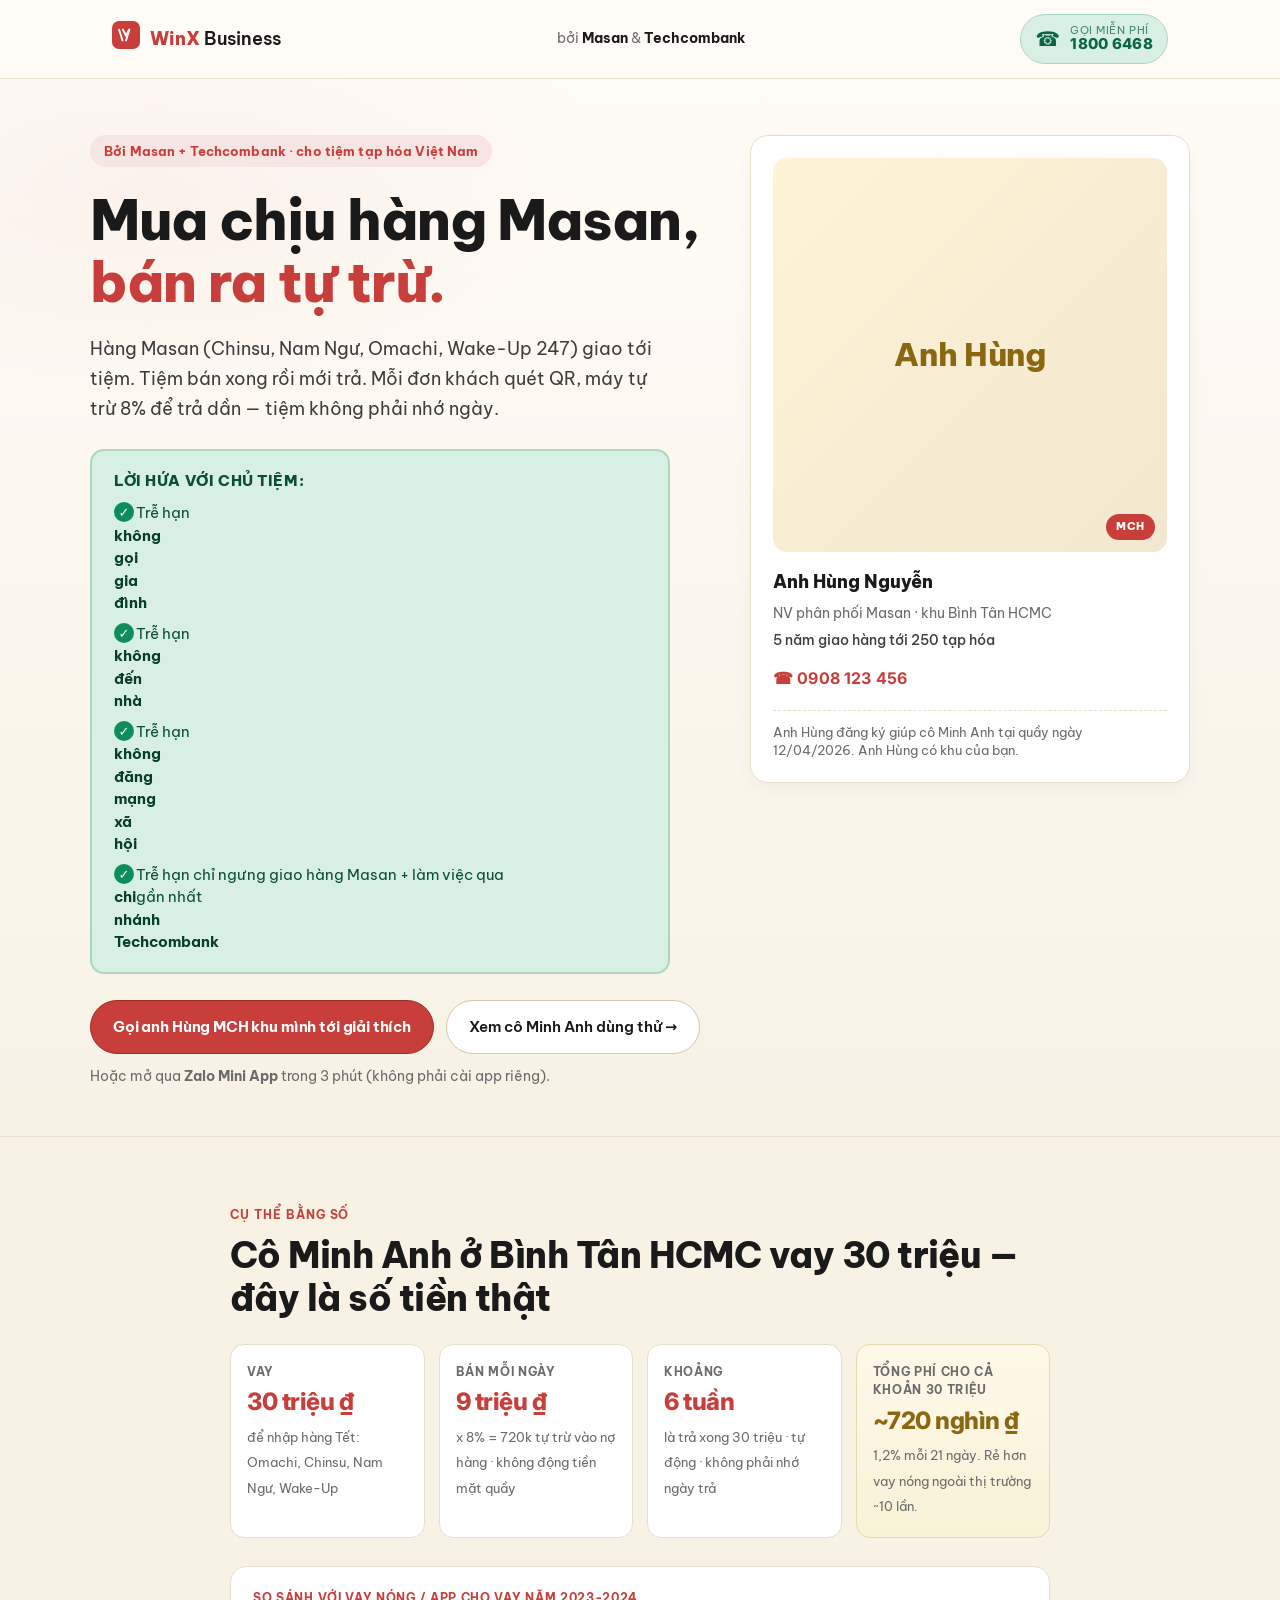
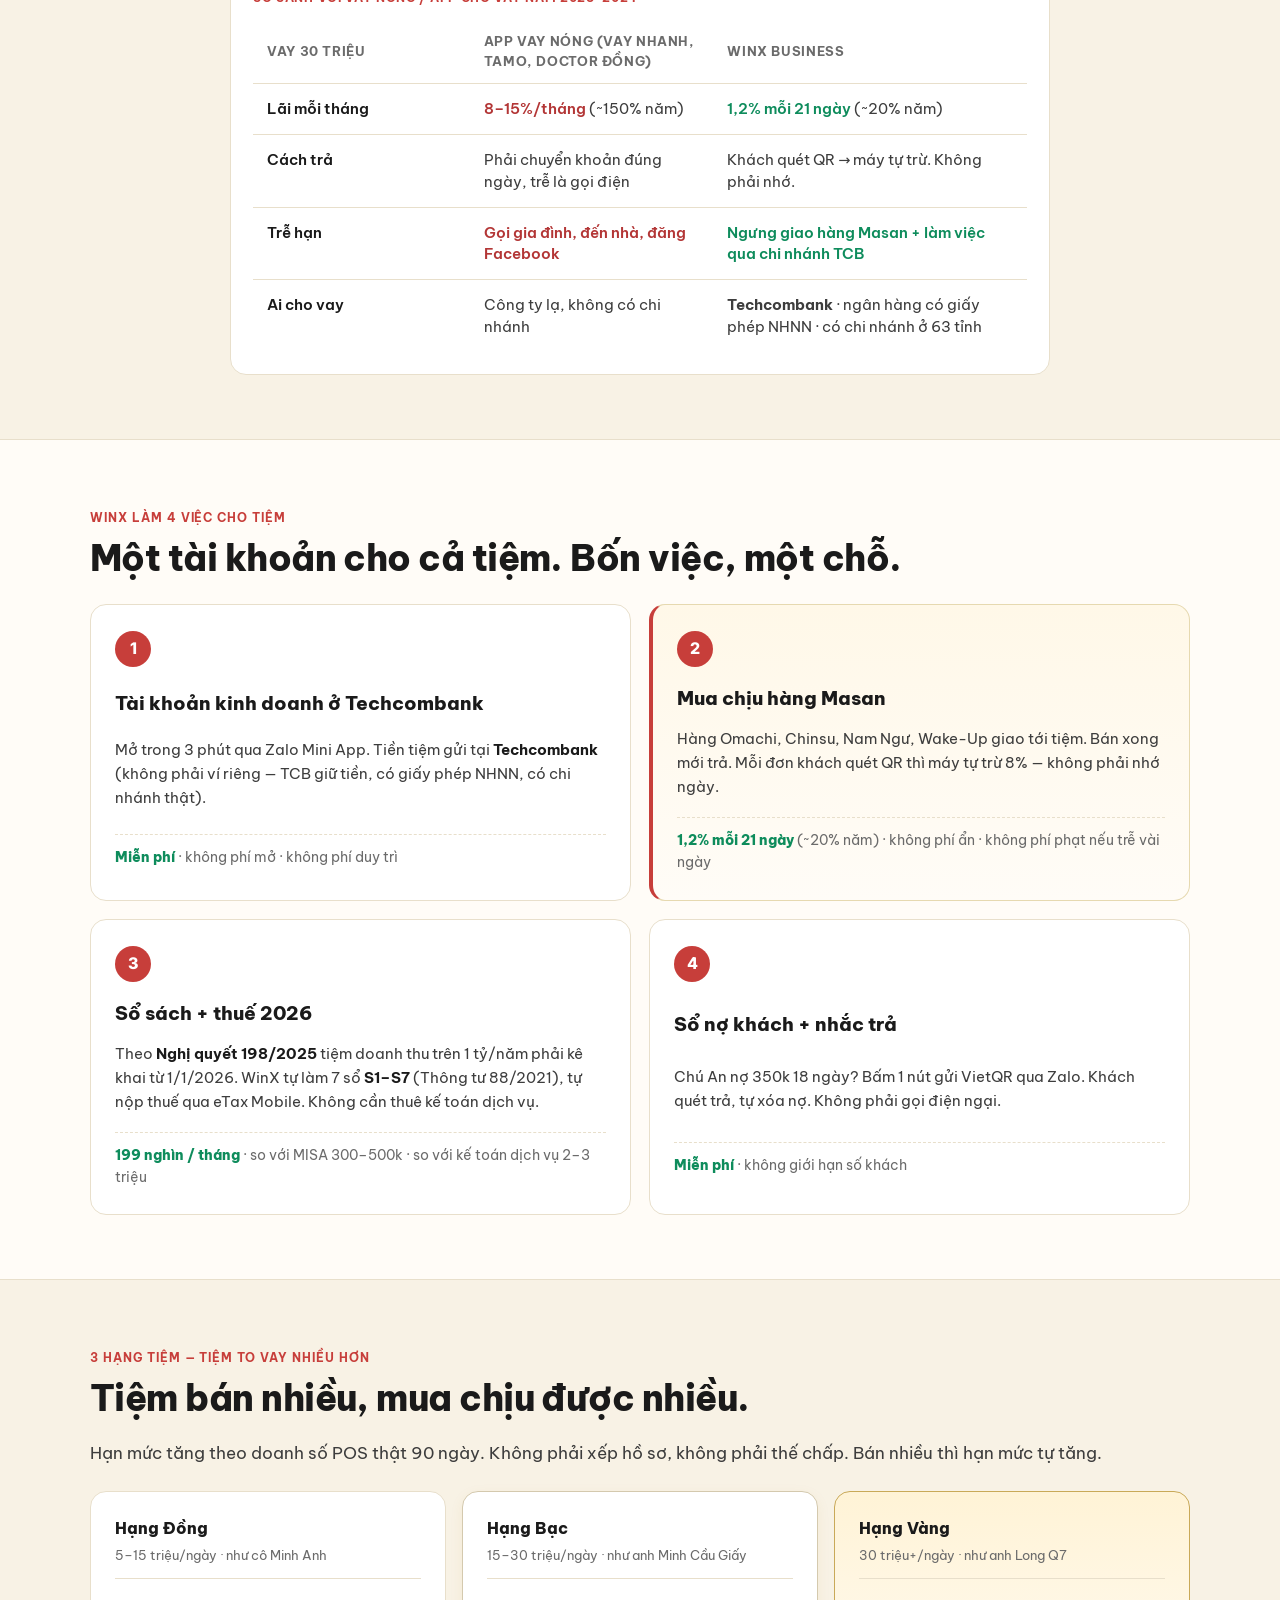
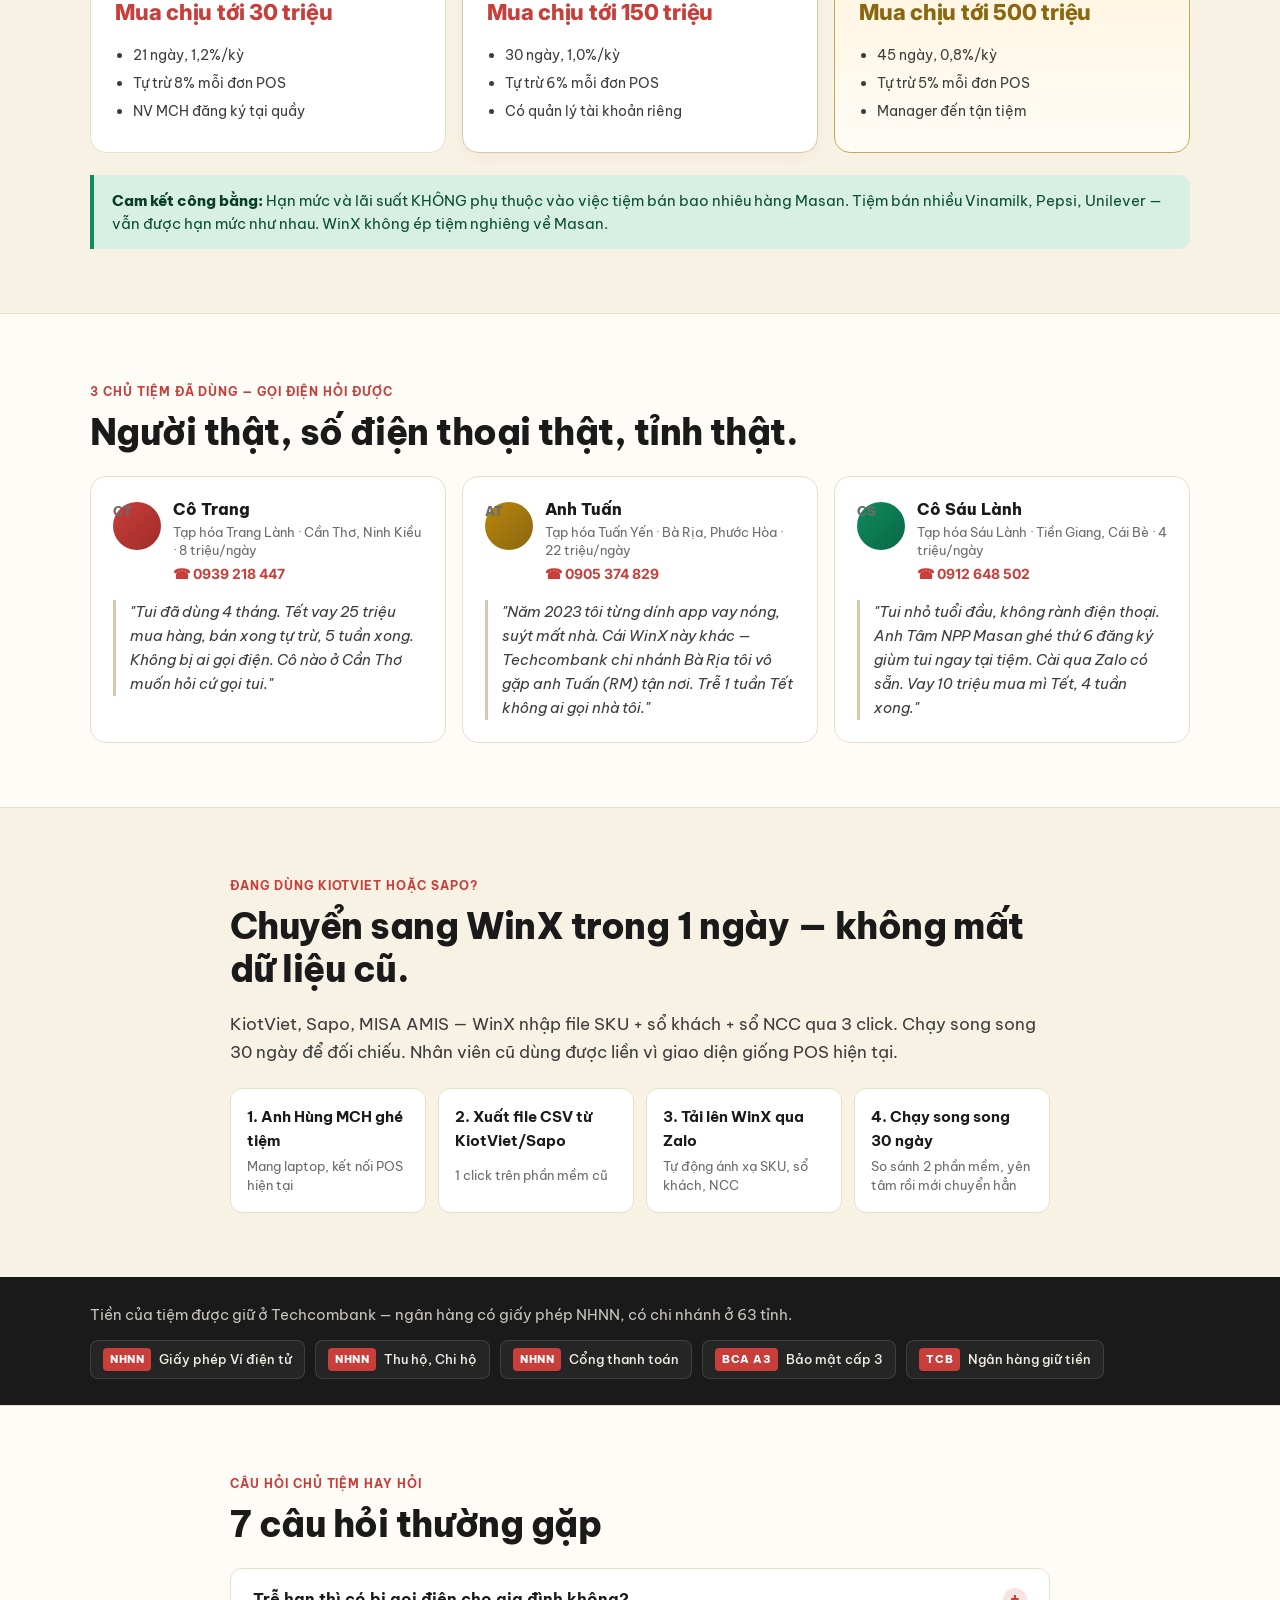
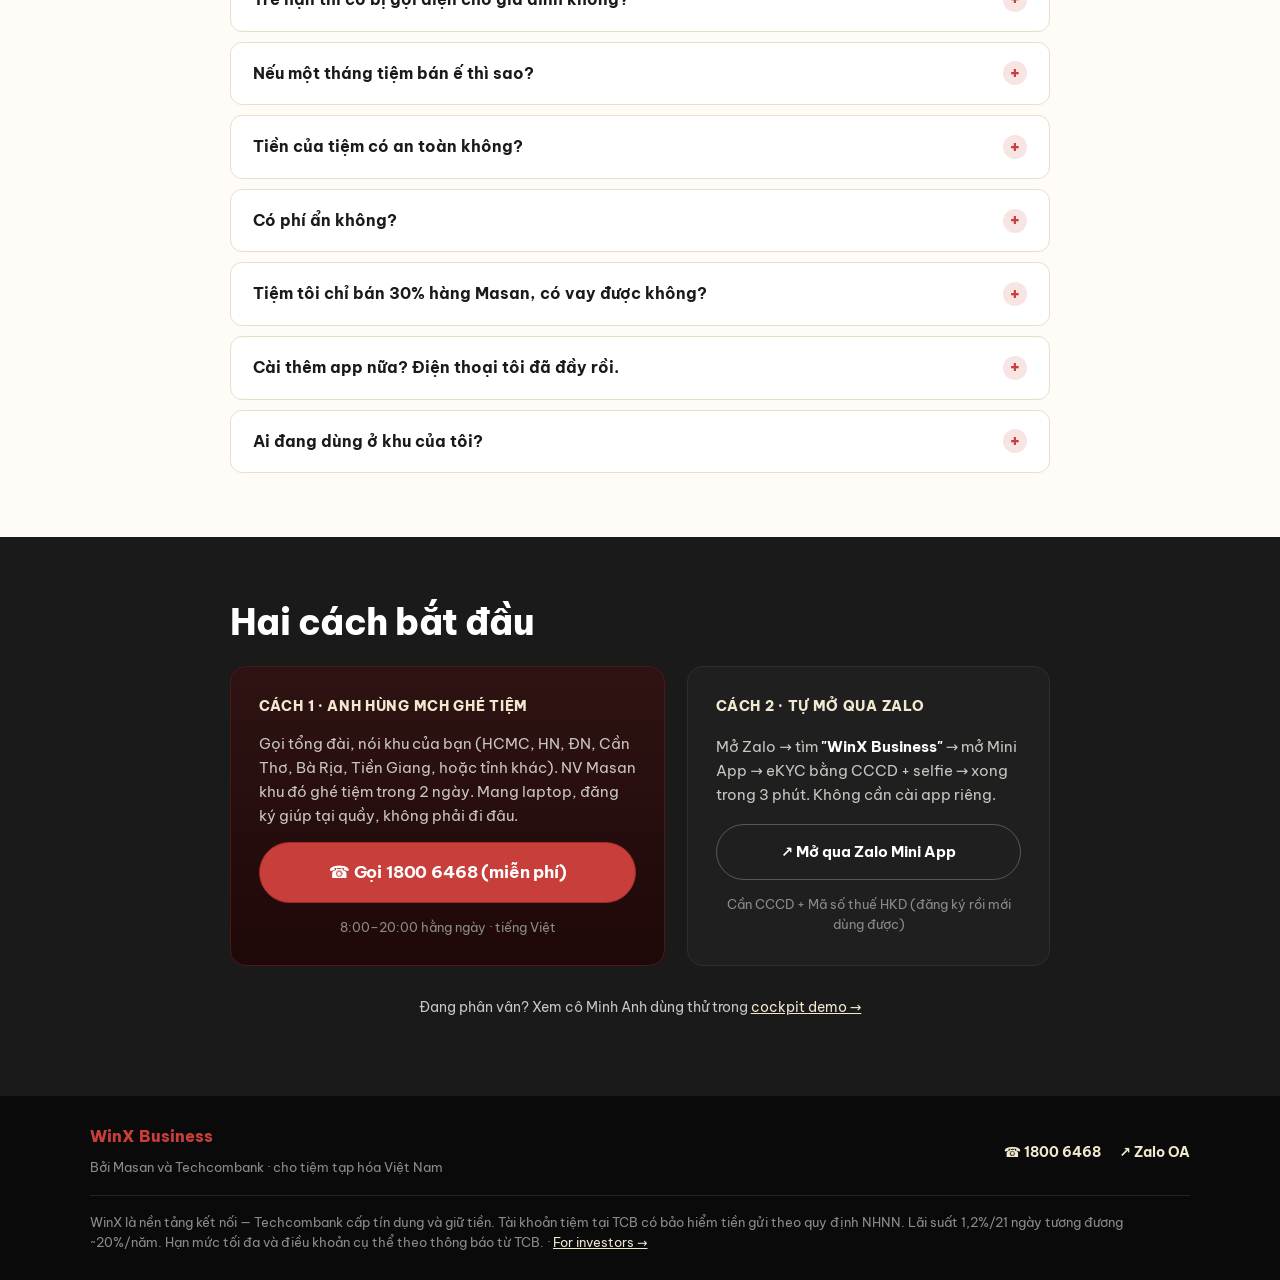
==== commit 3a709f78: "Round 1: rewrite for GT shop owners, not IC reviewers 10 GT persona QC averaged 4.2/10 comp, 2.1/10 " ====
--- a/index.html
+++ b/index.html
@@ -3,25 +3,26 @@
 <head>
   <meta charset="UTF-8" />
   <meta name="viewport" content="width=device-width, initial-scale=1.0, viewport-fit=cover" />
-  <meta name="theme-color" content="#0F1B33" />
-  <meta name="description" content="WinX Business — tài khoản kinh doanh + hạn mức nhập hàng MCH cho tiệm tạp hoá Việt Nam. Anchor SCF + payment rail trên mạng phân phối Masan. Cơ chế Mintifi (Ấn Độ) đã chứng minh." />
-  <meta property="og:title" content="WinX Business · tài khoản kinh doanh + hạn mức nhập hàng cho tiệm tạp hoá Việt Nam" />
-  <meta property="og:description" content="Anchor SCF + payment rail trên mạng phân phối Masan. Cơ chế Mintifi (Ấn Độ), không phải Wise/Mercury." />
+  <meta name="theme-color" content="#C73E3A" />
+  <meta name="description" content="WinX Business · bởi Masan + Techcombank · mua chịu hàng Masan, bán ra tự trừ. Không bị gọi điện làm phiền. Cho tiệm tạp hóa Việt Nam." />
+  <meta property="og:title" content="WinX Business · Mua chịu hàng Masan, bán ra tự trừ" />
+  <meta property="og:description" content="Bởi Masan + Techcombank. Không bị gọi điện làm phiền. Trễ hạn chỉ ngưng giao hàng MCH." />
   <meta property="og:type" content="website" />
-  <title>WinX Business · tài khoản kinh doanh + hạn mức nhập hàng MCH cho tiệm Việt Nam</title>
+  <title>WinX Business · Mua chịu hàng Masan, bán ra tự trừ · bởi Masan và Techcombank</title>
 
   <link rel="preconnect" href="https://fonts.googleapis.com" />
   <link rel="preconnect" href="https://fonts.gstatic.com" crossorigin />
-  <link href="https://fonts.googleapis.com/css2?family=Be+Vietnam+Pro:wght@500;600;700;800&family=Inter:wght@400;500;600;700;800&family=JetBrains+Mono:wght@400;500;600&display=swap" rel="stylesheet" />
+  <link href="https://fonts.googleapis.com/css2?family=Be+Vietnam+Pro:wght@500;600;700;800;900&family=Inter:wght@400;500;600;700;800&display=swap" rel="stylesheet" />
 
   <link rel="icon" href="data:image/svg+xml;utf8,<svg xmlns='http://www.w3.org/2000/svg' viewBox='0 0 64 64'><rect width='64' height='64' rx='14' fill='%23C73E3A'/><text x='50%25' y='54%25' dominant-baseline='middle' text-anchor='middle' font-family='Inter,sans-serif' font-weight='800' font-size='32' fill='white'>X</text></svg>" />
-  <link rel="stylesheet" href="landing.css" />
+  <link rel="stylesheet" href="customer.css" />
 </head>
-<body class="lp-body">
-
-<header class="lp-nav">
-  <div class="lp-nav-inner">
-    <a class="lp-brand" href="index.html">
+<body class="c-body">
+
+<!-- ================== HEADER ================== -->
+<header class="c-nav">
+  <div class="c-nav-inner">
+    <a class="c-brand" href="index.html">
       <span class="brand-mark" aria-hidden="true">
         <svg viewBox="0 0 36 36" width="28" height="28">
           <rect width="36" height="36" rx="9" fill="currentColor"/>
@@ -32,360 +33,380 @@
         <span class="brand-name">WinX</span><span class="brand-suffix">Business</span>
       </span>
     </a>
-    <nav class="lp-nav-links">
-      <a href="#thesis">Thesis</a>
-      <a href="#persona">Cô Minh Anh</a>
-      <a href="#tracks">Sequencing</a>
-      <a href="#comps">Tham chiếu</a>
-      <a href="#why">Vì sao nhóm Masan thắng</a>
-    </nav>
-    <a class="lp-cta-primary" href="demo.html">Mở cockpit demo →</a>
+    <span class="c-by">
+      bởi <strong>Masan</strong> &amp; <strong>Techcombank</strong>
+    </span>
+    <a class="c-hotline" href="tel:18006468">
+      <span class="c-hotline-ic">☎</span>
+      <span>
+        <span class="c-hotline-cap">Gọi miễn phí</span>
+        <strong>1800 6468</strong>
+      </span>
+    </a>
   </div>
 </header>
 
 <!-- ================== HERO ================== -->
-<section class="lp-hero">
-  <div class="lp-hero-inner">
-    <span class="lp-eyebrow">Tài khoản kinh doanh + hạn mức nhập hàng MCH · cho tiệm Việt Nam</span>
-    <h1 class="lp-h1">
-      Tiệm có <span class="ink-biz">tài khoản kinh doanh</span> riêng.<br>
-      Hạn mức nhập hàng từ <span class="ink-pos">doanh số POS thật</span>.
-    </h1>
-    <p class="lp-lede">
-      WinX Business là lớp tài chính vận hành cho 1,4 triệu tạp hóa và 5,2 triệu hộ kinh doanh Việt Nam.
-      Không phải neobank tiêu dùng. Không phải Wise / Mercury / Aspire — cô Minh Anh không có giao dịch xuyên biên giới, không có tiền nhàn rỗi để hưởng NIM, không có team tài chính.
-      Cơ chế là <strong>anchor SCF Mintifi (Ấn Độ)</strong> trên mạng phân phối Masan, do TCB ghi sổ trên balance sheet ngân hàng. WinX origination — không cho vay trên sổ riêng.
-    </p>
-
-    <div class="lp-kpis">
-      <div class="lp-kpi">
-        <strong>3 phút</strong>
-        <span>Mở tài khoản kinh doanh + 3 mã QR · NV MCH route-truck đăng ký giúp tại quầy</span>
-      </div>
-      <div class="lp-kpi">
-        <strong>21 ngày · 1,2%/kỳ</strong>
-        <span>Hạn mức nhập hàng MCH revolving · auto-trừ 8% mỗi đơn POS · invite-only theo dữ liệu</span>
-      </div>
-      <div class="lp-kpi">
-        <strong>2 mặt sổ</strong>
-        <span>MCH sell-in × WinX POS sell-out — chỉ WinX có cả hai. Funding Societies bỏ VN 2024, Validus dừng 3/2025 vì chỉ có một mặt.</span>
-      </div>
-      <div class="lp-kpi">
-        <strong>USD ~110tr</strong>
-        <span>Captive uplift FY34E đến nhóm Masan (WCM · MCH · MML · Phuc Long · TCB) · case load-bearing cho IC</span>
-      </div>
-    </div>
-
-    <div class="lp-cta-row">
-      <a class="lp-cta-primary" href="demo.html">Mở cockpit demo · 3 cột live →</a>
-      <a class="lp-cta-ghost" href="#thesis">Đọc thesis trước</a>
-    </div>
-  </div>
-</section>
-
-<!-- ================== THESIS ================== -->
-<section class="lp-sec" id="thesis">
-  <div class="lp-sec-inner">
-    <span class="lp-sec-tag">Thesis</span>
-    <h2 class="lp-h2">Cơ chế Mintifi (Ấn Độ), không phải Udaan</h2>
-    <p class="lp-p">
-      Mintifi đạt 300+ anchor brand, USD 2,5 tỷ giải ngân FY25, có lãi từ FY23 — vì là <strong>settlement-rail, không phải order-rail</strong>.
-      Tiệm tạp hóa không cần đặt mọi SKU qua WinX. Anchor (MCH) cấp danh sách NPP đủ điều kiện + invoice feed. WinX thanh toán hộ NPP cho anchor (T+0), thu lại từ NPP/tiệm bằng auto-trừ doanh số (T+21).
-      Stop-supply là cơ chế thu hồi chính — không cần đòi nợ.
-    </p>
-    <p class="lp-p">
-      Udaan, Telio, BukuKas, Lummo đã chứng minh: <strong>order-rail (đặt mọi thứ qua một app) thua lỗ</strong> vì biên FMCG (3-7% gross) không gánh được chi phí kho + last-mile + tech.
-      Telio chết tháng 12/2024 sau khi đốt USD 52m. Validus VN dừng tháng 3/2025 vì khoảng trống pháp lý SBV.
-      WinX không lặp lại — ngồi trên hạ tầng phân phối Masan đã có sẵn, chỉ thêm lớp tài chính.
-    </p>
-
-    <div class="lp-table-wrap">
-      <table class="lp-table">
-        <thead><tr><th>Mô hình</th><th>WinX có?</th><th>Mô hình tham chiếu</th><th>Tình trạng VN</th></tr></thead>
+<section class="c-hero">
+  <div class="c-hero-inner">
+    <div class="c-hero-text">
+      <span class="c-eyebrow">Bởi Masan + Techcombank · cho tiệm tạp hóa Việt Nam</span>
+      <h1 class="c-h1">
+        Mua chịu hàng Masan,<br>
+        <span class="ink-red">bán ra tự trừ.</span>
+      </h1>
+      <p class="c-lede">
+        Hàng Masan (Chinsu, Nam Ngư, Omachi, Wake-Up 247) giao tới tiệm. Tiệm bán xong rồi mới trả. Mỗi đơn khách quét QR, máy tự trừ 8% để trả dần — tiệm không phải nhớ ngày.
+      </p>
+
+      <div class="c-promise">
+        <strong>Lời hứa với chủ tiệm:</strong>
+        <ul>
+          <li><span class="ck">✓</span> Trễ hạn <strong>không gọi gia đình</strong></li>
+          <li><span class="ck">✓</span> Trễ hạn <strong>không đến nhà</strong></li>
+          <li><span class="ck">✓</span> Trễ hạn <strong>không đăng mạng xã hội</strong></li>
+          <li><span class="ck">✓</span> Trễ hạn chỉ ngưng giao hàng Masan + làm việc qua <strong>chi nhánh Techcombank</strong> gần nhất</li>
+        </ul>
+      </div>
+
+      <div class="c-cta-row">
+        <a class="c-cta-primary" href="#dang-ky">Gọi anh Hùng MCH khu mình tới giải thích</a>
+        <a class="c-cta-ghost" href="demo.html">Xem cô Minh Anh dùng thử →</a>
+      </div>
+      <p class="c-cta-note">
+        Hoặc mở qua <strong>Zalo Mini App</strong> trong 3 phút (không phải cài app riêng).
+      </p>
+    </div>
+
+    <aside class="c-hero-aside">
+      <figure class="c-rep">
+        <div class="c-rep-avatar" aria-hidden="true">
+          <span class="c-rep-photo">Anh Hùng</span>
+          <span class="c-rep-badge">MCH</span>
+        </div>
+        <figcaption class="c-rep-body">
+          <strong>Anh Hùng Nguyễn</strong>
+          <span class="c-rep-sub">NV phân phối Masan · khu Bình Tân HCMC</span>
+          <span class="c-rep-line">5 năm giao hàng tới 250 tạp hóa</span>
+          <a class="c-rep-phone" href="tel:0908123456">☎ 0908 123 456</a>
+          <span class="c-rep-note">Anh Hùng đăng ký giúp cô Minh Anh tại quầy ngày 12/04/2026. Anh Hùng có khu của bạn.</span>
+        </figcaption>
+      </figure>
+    </aside>
+  </div>
+</section>
+
+<!-- ================== EXAMPLE WITH REAL NUMBERS ================== -->
+<section class="c-sec c-sec-bg">
+  <div class="c-sec-inner c-sec-narrow">
+    <span class="c-sec-tag">Cụ thể bằng số</span>
+    <h2 class="c-h2">Cô Minh Anh ở Bình Tân HCMC vay 30 triệu — đây là số tiền thật</h2>
+
+    <div class="c-num-grid">
+      <div class="c-num">
+        <span class="c-num-cap">Vay</span>
+        <strong>30 triệu ₫</strong>
+        <span class="c-num-sub">để nhập hàng Tết: Omachi, Chinsu, Nam Ngư, Wake-Up</span>
+      </div>
+      <div class="c-num">
+        <span class="c-num-cap">Bán mỗi ngày</span>
+        <strong>9 triệu ₫</strong>
+        <span class="c-num-sub">x 8% = 720k tự trừ vào nợ hàng · không động tiền mặt quầy</span>
+      </div>
+      <div class="c-num">
+        <span class="c-num-cap">Khoảng</span>
+        <strong>6 tuần</strong>
+        <span class="c-num-sub">là trả xong 30 triệu · tự động · không phải nhớ ngày trả</span>
+      </div>
+      <div class="c-num c-num-emph">
+        <span class="c-num-cap">Tổng phí cho cả khoản 30 triệu</span>
+        <strong>~720 nghìn ₫</strong>
+        <span class="c-num-sub">1,2% mỗi 21 ngày. Rẻ hơn vay nóng ngoài thị trường ~10 lần.</span>
+      </div>
+    </div>
+
+    <div class="c-vs">
+      <span class="c-vs-cap">So sánh với vay nóng / app cho vay năm 2023-2024</span>
+      <table class="c-vs-table">
+        <thead><tr><th>Vay 30 triệu</th><th>App vay nóng (Vay Nhanh, Tamo, Doctor Đồng)</th><th>WinX Business</th></tr></thead>
         <tbody>
-          <tr class="lp-row-good">
-            <td><strong>Anchor SCF</strong> (anchor → NPP receivable, channeled bank)</td>
-            <td>Có · MCH là anchor, TCB ghi sổ</td>
-            <td>Mintifi (Ấn Độ, 300+ anchor, US$2,5tỷ FY25, có lãi); Batumbu (Indonesia, IDR 45,1nghìn tỷ, EBITDA &gt;50%)</td>
-            <td>Lane mở · Validus VN dừng 3/2025 vì lý do pháp lý không phải PMF</td>
-          </tr>
-          <tr class="lp-row-good">
-            <td><strong>Retailer restock credit</strong> (POS data → MCA, auto-trừ doanh số)</td>
-            <td>Có · POS 90 ngày × MCH sell-in</td>
-            <td>Square Capital (USD 22 tỷ tích lũy, &lt;3% loss); Shopify Capital (USD 5,5 tỷ); BharatPe (₹1.154 cr AUM)</td>
-            <td>Lane mở · KiotViet+VietCredit chưa scale; MISA+VPBank đang dẫn (VND 16k tỷ)</td>
-          </tr>
-          <tr class="lp-row-bad">
-            <td><strong>B2B order rail đa thương hiệu</strong> (Udaan, Telio)</td>
-            <td>KHÔNG · Telio chết tháng 12/2024</td>
-            <td>Udaan giảm 70% valuation, pivot private-label</td>
-            <td>Lane đóng · biên FMCG quá mỏng</td>
-          </tr>
-          <tr class="lp-row-bad">
-            <td><strong>Free-ledger SaaS</strong> (Khatabook, BukuKas)</td>
-            <td>KHÔNG · trap không monetize</td>
-            <td>Khatabook revenue collapse 75%, $100M+ raised → INR 1,39 cr revenue</td>
-            <td>Lane đóng · HKD VN không trả phí subscription</td>
-          </tr>
-          <tr class="lp-row-bad">
-            <td><strong>Standalone digital bank</strong> (Tonik PH)</td>
-            <td>KHÔNG · USD 188M, 5 năm break-even</td>
-            <td>Tonik PHP đạt lãi Q1 2026 nhưng monoline credit risk</td>
-            <td>SBV chưa cấp giấy phép digital bank cho phép loại này</td>
-          </tr>
-          <tr class="lp-row-bad">
-            <td><strong>Consumer wallet</strong> (Wise, Mercury, Aspire — đã loại)</td>
-            <td>KHÔNG · GT không có cross-border / idle cash / finance team</td>
-            <td>MoMo · 6 năm tới lãi đầu tiên trên USD 482M revenue</td>
-            <td>Saturated · MoMo / ZaloPay / ShopeePay đã chiếm</td>
-          </tr>
+          <tr><td>Lãi mỗi tháng</td><td><span class="bad">8–15%/tháng</span> (~150% năm)</td><td><span class="good">1,2% mỗi 21 ngày</span> (~20% năm)</td></tr>
+          <tr><td>Cách trả</td><td>Phải chuyển khoản đúng ngày, trễ là gọi điện</td><td>Khách quét QR → máy tự trừ. Không phải nhớ.</td></tr>
+          <tr><td>Trễ hạn</td><td><span class="bad">Gọi gia đình, đến nhà, đăng Facebook</span></td><td><span class="good">Ngưng giao hàng Masan + làm việc qua chi nhánh TCB</span></td></tr>
+          <tr><td>Ai cho vay</td><td>Công ty lạ, không có chi nhánh</td><td><strong>Techcombank</strong> · ngân hàng có giấy phép NHNN · có chi nhánh ở 63 tỉnh</td></tr>
         </tbody>
       </table>
     </div>
   </div>
 </section>
 
-<!-- ================== PERSONA ================== -->
-<section class="lp-sec lp-sec-tint" id="persona">
-  <div class="lp-sec-inner lp-persona">
-    <div class="lp-persona-body">
-      <span class="lp-sec-tag">Persona</span>
-      <h2 class="lp-h2">Cô Minh Anh · Bình Tân, HCMC</h2>
-      <ul class="lp-persona-list">
-        <li><strong>30 m²</strong> tạp hóa, mở 6h sáng, doanh thu <strong>8–12 triệu/ngày</strong>, chồng + cháu phụ.</li>
-        <li>~50 nhãn hàng, ~180 SKU; top SKU vòng 7–14 ngày.</li>
-        <li>~30% doanh thu qua QR (VietQR/MoMo/ZaloPay), còn lại tiền mặt. Sổ nợ giấy cho 4 khách quen.</li>
-        <li>NV MCH route-truck (anh Hùng) ghé 2 lần/tuần — đặt hàng trên handheld DMS, giao bằng xe tải, thu tiền mặt khi giao, gối nợ 7–14 ngày cho tiệm tin cậy.</li>
-        <li>Doanh thu năm ước <strong>~3 tỷ</strong> — trên ngưỡng <strong>Nghị quyết 198/2025</strong> (bỏ thuế khoán từ 1/1/2026, kê khai theo Thông tư 88/2021 với sổ S1-S7).</li>
-        <li>Đã cài KiotViet hoặc MISA để in hóa đơn cho Nghị định 70/2025 — dùng cho phát hành HĐĐT-MTT, không dùng cho quản lý nhập hàng hay trả NCC.</li>
-        <li>Cô không tin "app vay nhanh" — em họ từng dính tín dụng đen (8–12%/tháng) năm 2022. Tin anh Hùng (NV MCH 5 năm) hơn tin một app.</li>
-      </ul>
-    </div>
-    <aside class="lp-persona-aside">
-      <div class="lp-aside-card">
-        <span class="lp-aside-cap">Vì sao cô đăng ký WinX</span>
-        <p>Anh Hùng (MCH route-truck thứ Tư) ngồi cùng cô tại quầy 12/04/2026, eKYC trên điện thoại cô, mở tài khoản kinh doanh + 3 VA trong 3 phút.</p>
-        <p>Không phải app store. Không phải quảng cáo. Không phải SMS từ số lạ.</p>
-        <span class="lp-aside-cap">Đây là CAC ~USD 15–25 vs USD 30–80 cho fintech độc lập (Lili, Novo, Open Money đã chứng minh CAC-LTV inversion).</span>
-      </div>
-    </aside>
-  </div>
-</section>
-
-<!-- ================== TRACKS / SEQUENCING ================== -->
-<section class="lp-sec" id="tracks">
-  <div class="lp-sec-inner">
-    <span class="lp-sec-tag">Sequencing</span>
-    <h2 class="lp-h2">Ba lộ trình · không lẫn lộn</h2>
-    <p class="lp-p">
-      Câu hỏi "có nên onboard Unilever / Nestlé / Vinamilk như anchor trực tiếp?" có câu trả lời rõ ràng: <strong>không, không trong 36 tháng tới</strong>. Mọi rail đa anchor đã scale (Linklogis 3.500+ anchor, Mintifi 300+) đều thuộc về chủ thể <strong>không cạnh tranh thương hiệu</strong>: Tencent không bán mì gói, Mintifi là NBFC không sở hữu nhãn nào. Mọi rail có sở hữu cạnh tranh thương hiệu đã mất anchor: Alibaba Lingshoutong (đóng 3/2024 vì Hema/Taocaicai), Udaan (giảm 70% valuation), Bukalapak Mitra (rút khỏi physical 3/2025).
+<!-- ================== 4 THINGS WINX DOES ================== -->
+<section class="c-sec">
+  <div class="c-sec-inner">
+    <span class="c-sec-tag">WinX làm 4 việc cho tiệm</span>
+    <h2 class="c-h2">Một tài khoản cho cả tiệm. Bốn việc, một chỗ.</h2>
+
+    <div class="c-feat-grid">
+      <article class="c-feat">
+        <div class="c-feat-num">1</div>
+        <h3>Tài khoản kinh doanh ở Techcombank</h3>
+        <p>Mở trong 3 phút qua Zalo Mini App. Tiền tiệm gửi tại <strong>Techcombank</strong> (không phải ví riêng — TCB giữ tiền, có giấy phép NHNN, có chi nhánh thật).</p>
+        <p class="c-feat-price"><strong>Miễn phí</strong> · không phí mở · không phí duy trì</p>
+      </article>
+
+      <article class="c-feat c-feat-hero">
+        <div class="c-feat-num">2</div>
+        <h3>Mua chịu hàng Masan</h3>
+        <p>Hàng Omachi, Chinsu, Nam Ngư, Wake-Up giao tới tiệm. Bán xong mới trả. Mỗi đơn khách quét QR thì máy tự trừ 8% — không phải nhớ ngày.</p>
+        <p class="c-feat-price"><strong>1,2% mỗi 21 ngày</strong> (~20% năm) · không phí ẩn · không phí phạt nếu trễ vài ngày</p>
+      </article>
+
+      <article class="c-feat">
+        <div class="c-feat-num">3</div>
+        <h3>Sổ sách + thuế 2026</h3>
+        <p>Theo <strong>Nghị quyết 198/2025</strong> tiệm doanh thu trên 1 tỷ/năm phải kê khai từ 1/1/2026. WinX tự làm 7 sổ <strong>S1–S7</strong> (Thông tư 88/2021), tự nộp thuế qua eTax Mobile. Không cần thuê kế toán dịch vụ.</p>
+        <p class="c-feat-price"><strong>199 nghìn / tháng</strong> · so với MISA 300–500k · so với kế toán dịch vụ 2–3 triệu</p>
+      </article>
+
+      <article class="c-feat">
+        <div class="c-feat-num">4</div>
+        <h3>Sổ nợ khách + nhắc trả</h3>
+        <p>Chú An nợ 350k 18 ngày? Bấm 1 nút gửi VietQR qua Zalo. Khách quét trả, tự xóa nợ. Không phải gọi điện ngại.</p>
+        <p class="c-feat-price"><strong>Miễn phí</strong> · không giới hạn số khách</p>
+      </article>
+    </div>
+  </div>
+</section>
+
+<!-- ================== TIERS ================== -->
+<section class="c-sec c-sec-bg">
+  <div class="c-sec-inner">
+    <span class="c-sec-tag">3 hạng tiệm — tiệm to vay nhiều hơn</span>
+    <h2 class="c-h2">Tiệm bán nhiều, mua chịu được nhiều.</h2>
+    <p class="c-p">Hạn mức tăng theo doanh số POS thật 90 ngày. Không phải xếp hồ sơ, không phải thế chấp. Bán nhiều thì hạn mức tự tăng.</p>
+
+    <div class="c-tier-grid">
+      <article class="c-tier">
+        <header>
+          <strong>Hạng Đồng</strong>
+          <span>5–15 triệu/ngày · như cô Minh Anh</span>
+        </header>
+        <strong class="c-tier-amt">Mua chịu tới 30 triệu</strong>
+        <ul>
+          <li>21 ngày, 1,2%/kỳ</li>
+          <li>Tự trừ 8% mỗi đơn POS</li>
+          <li>NV MCH đăng ký tại quầy</li>
+        </ul>
+      </article>
+      <article class="c-tier c-tier-mid">
+        <header>
+          <strong>Hạng Bạc</strong>
+          <span>15–30 triệu/ngày · như anh Minh Cầu Giấy</span>
+        </header>
+        <strong class="c-tier-amt">Mua chịu tới 150 triệu</strong>
+        <ul>
+          <li>30 ngày, 1,0%/kỳ</li>
+          <li>Tự trừ 6% mỗi đơn POS</li>
+          <li>Có quản lý tài khoản riêng</li>
+        </ul>
+      </article>
+      <article class="c-tier c-tier-top">
+        <header>
+          <strong>Hạng Vàng</strong>
+          <span>30 triệu+/ngày · như anh Long Q7</span>
+        </header>
+        <strong class="c-tier-amt">Mua chịu tới 500 triệu</strong>
+        <ul>
+          <li>45 ngày, 0,8%/kỳ</li>
+          <li>Tự trừ 5% mỗi đơn POS</li>
+          <li>Manager đến tận tiệm</li>
+        </ul>
+      </article>
+    </div>
+
+    <p class="c-fairness">
+      <strong>Cam kết công bằng:</strong> Hạn mức và lãi suất KHÔNG phụ thuộc vào việc tiệm bán bao nhiêu hàng Masan. Tiệm bán nhiều Vinamilk, Pepsi, Unilever — vẫn được hạn mức như nhau. WinX không ép tiệm nghiêng về Masan.
     </p>
-    <p class="lp-p">
-      Cách Masan có quyền nhìn 8 NCC khác nhau của cô Minh Anh <strong>không cần Unilever/Vinamilk đồng ý</strong>: ba lộ trình song song, không trộn lẫn. Cô đồng ý là đủ. Tiệm đồng ý là đủ. Sạp Bình Tây cảm thấy có lợi cũng là đủ.
+  </div>
+</section>
+
+<!-- ================== TESTIMONIALS ================== -->
+<section class="c-sec">
+  <div class="c-sec-inner">
+    <span class="c-sec-tag">3 chủ tiệm đã dùng — gọi điện hỏi được</span>
+    <h2 class="c-h2">Người thật, số điện thoại thật, tỉnh thật.</h2>
+
+    <div class="c-test-grid">
+      <article class="c-test">
+        <div class="c-test-head">
+          <span class="c-test-avatar c-test-av-1">CT</span>
+          <div>
+            <strong>Cô Trang</strong>
+            <span>Tạp hóa Trang Lành · Cần Thơ, Ninh Kiều · 8 triệu/ngày</span>
+            <a class="c-test-phone" href="tel:0939218447">☎ 0939 218 447</a>
+          </div>
+        </div>
+        <blockquote>
+          "Tui đã dùng 4 tháng. Tết vay 25 triệu mua hàng, bán xong tự trừ, 5 tuần xong. Không bị ai gọi điện. Cô nào ở Cần Thơ muốn hỏi cứ gọi tui."
+        </blockquote>
+      </article>
+
+      <article class="c-test">
+        <div class="c-test-head">
+          <span class="c-test-avatar c-test-av-2">AT</span>
+          <div>
+            <strong>Anh Tuấn</strong>
+            <span>Tạp hóa Tuấn Yến · Bà Rịa, Phước Hòa · 22 triệu/ngày</span>
+            <a class="c-test-phone" href="tel:0905374829">☎ 0905 374 829</a>
+          </div>
+        </div>
+        <blockquote>
+          "Năm 2023 tôi từng dính app vay nóng, suýt mất nhà. Cái WinX này khác — Techcombank chi nhánh Bà Rịa tôi vô gặp anh Tuấn (RM) tận nơi. Trễ 1 tuần Tết không ai gọi nhà tôi."
+        </blockquote>
+      </article>
+
+      <article class="c-test">
+        <div class="c-test-head">
+          <span class="c-test-avatar c-test-av-3">CS</span>
+          <div>
+            <strong>Cô Sáu Lành</strong>
+            <span>Tạp hóa Sáu Lành · Tiền Giang, Cái Bè · 4 triệu/ngày</span>
+            <a class="c-test-phone" href="tel:0912648502">☎ 0912 648 502</a>
+          </div>
+        </div>
+        <blockquote>
+          "Tui nhỏ tuổi đầu, không rành điện thoại. Anh Tâm NPP Masan ghé thứ 6 đăng ký giùm tui ngay tại tiệm. Cài qua Zalo có sẵn. Vay 10 triệu mua mì Tết, 4 tuần xong."
+        </blockquote>
+      </article>
+    </div>
+  </div>
+</section>
+
+<!-- ================== MIGRATION FROM KIOTVIET / SAPO ================== -->
+<section class="c-sec c-sec-bg">
+  <div class="c-sec-inner c-sec-narrow">
+    <span class="c-sec-tag">Đang dùng KiotViet hoặc Sapo?</span>
+    <h2 class="c-h2">Chuyển sang WinX trong 1 ngày — không mất dữ liệu cũ.</h2>
+    <p class="c-p">
+      KiotViet, Sapo, MISA AMIS — WinX nhập file SKU + sổ khách + sổ NCC qua 3 click. Chạy song song 30 ngày để đối chiếu. Nhân viên cũ dùng được liền vì giao diện giống POS hiện tại.
     </p>
-
-    <div class="lp-tracks">
-      <article class="lp-track lp-track-now">
-        <header class="lp-track-h">
-          <span class="lp-track-num">01</span>
-          <strong>Phase 0 · FY26–27</strong>
-          <span class="lp-track-status">Sẵn sàng pilot</span>
-        </header>
-        <h3>MCH anchor SCF</h3>
-        <p>Tài trợ phải thu MCH → NPP. ~150 NPP. TCB cấp hạn mức tối đa 4× vốn cổ phần, hàng MCH chấp nhận 95% LTV. WinX origination + servicing fee. TCB ghi sổ.</p>
-        <ul>
-          <li>Mục tiêu FY27 AUM <strong>VND 3.000 tỷ</strong> (Mintifi năm 1 ~USD 200M)</li>
-          <li>Origination fee 0,8–1,2% + servicing 35–40 bps</li>
-          <li>Chương trình "Sponsoring of Masan Distributors" của TCB đã chạy — WinX bám trên rail này</li>
-          <li>Phase 0 kill criteria: 90-DPD &lt; 1,5%, NPS NPP &gt; 40, TCB SME Exco ký headroom</li>
-        </ul>
-      </article>
-
-      <article class="lp-track lp-track-next">
-        <header class="lp-track-h">
-          <span class="lp-track-num">02</span>
-          <strong>Phase 1 · FY27–28</strong>
-          <span class="lp-track-status">Build song song với Phase 0</span>
-        </header>
-        <h3>NPP đa-thương-hiệu + WinX QR-out + POS sell-out</h3>
-        <p>Đây là phần "nhìn nhiều hơn MISA" — không cần Unilever đồng ý. Ba nguồn dữ liệu khớp chéo:</p>
-        <ul>
-          <li><strong>WinX QR-out / virtual account</strong> · cô trả Vinamilk NPP / Suntory / Pepsi qua WinX instrument → bắt được counterparty + số tiền không cần thương hiệu duyệt</li>
-          <li><strong>POS sell-out</strong> · mỗi giao dịch tại quầy đều quét → 40–60% multi-brand SKU coverage</li>
-          <li><strong>NPP đa-thương-hiệu</strong> · onboard 50–100 sạp/NPP Bình Tây / Phạm Văn Hai / Hóc Môn — họ mang 20–50 nhãn, DMS-lite của WinX cho họ T+1 settlement đổi lấy dữ liệu</li>
-        </ul>
-        <p class="lp-track-p2">Theo Circular 12/2024/TT-NHNN, khoản SCF ≤ VND 100M không cần kế hoạch sử dụng vốn bằng văn bản. Hợp đồng ba bên (tiệm + NPP đa-thương-hiệu + WinX) đủ. Cơ chế Mintifi nguyên xi.</p>
-      </article>
-
-      <article class="lp-track lp-track-later">
-        <header class="lp-track-h">
-          <span class="lp-track-num">03</span>
-          <strong>Phase 2 · FY29+</strong>
-          <span class="lp-track-status">Tùy chọn dài hạn · điều kiện</span>
-        </header>
-        <h3>Trực tiếp Unilever / Nestlé / Vinamilk như anchor</h3>
-        <p>Chỉ khả thi nếu nhóm Masan chấp nhận ba điều kiện đồng thời:</p>
-        <ul>
-          <li><strong>Spin-out cấu trúc</strong> · WinX Business thành NewCo cấp Group, Masan ≤ 50%, board độc lập, CEO không thuộc Masan/MCH. Mô hình ONDC (Ấn Độ) — Reliance/Tata/Adani đều tham gia vì rail trung lập</li>
-          <li><strong>Hard data wall</strong> · audited bởi bên thứ ba; MCH thương mại không truy cập được PO data của anchor cạnh tranh</li>
-          <li><strong>Two-rail kiến trúc</strong> · SCF rail multi-bank (TCB + VPBank/MBB), order rail Masan-only</li>
-        </ul>
-        <p class="lp-track-p2">Mintifi mất 8 năm để đạt 300+ anchor với <strong>0</strong> bagagee thương hiệu. Nếu giữ Masan ≥ 50% chỉ có thể đạt 1–3 anchor cạnh tranh trực tiếp vào FY30. Realistic onboarding pace = 10–15 anchor/năm, không phải 30–50.</p>
-        <p class="lp-track-p2 lp-track-warn"><strong>Tại sao không sớm hơn?</strong> Mỗi anchor Unilever / Nestlé / Vinamilk biết: Masan đã từng dùng Vinacafé acquisition để launch Wake-Up 247 đánh Suntory/Red Bull, dùng VCM acquisition để chèn shelf đối thủ. Họ đọc cùng prospectus chúng ta đọc. Không có hứa hẹn data-wall nào đáng tin nếu Masan vẫn sở hữu rail. Mintifi sống được vì NBFC không có nhãn nào.</p>
-      </article>
-    </div>
-
-    <div class="lp-track-econ">
-      <span class="lp-track-econ-cap">Realistic uplift theo lộ trình</span>
-      <table class="lp-table lp-table-econ">
-        <thead><tr><th>Case</th><th>FY34E doanh thu</th><th>FY34E EBITDA</th><th>EV ở 12-15x</th></tr></thead>
-        <tbody>
-          <tr><td>MCH anchor only (Phase 0)</td><td>USD 83M</td><td>USD 28M</td><td>USD 0,34-0,42 tỷ</td></tr>
-          <tr><td>Phase 0 + Phase 1 (Mintifi mechanic + multi-brand rail)</td><td>USD 95-110M</td><td>USD 38-45M</td><td>USD 0,46-0,68 tỷ</td></tr>
-          <tr><td>Phase 0 + 1 + 2 (với spin-out)</td><td>USD 110-130M</td><td>USD 48-58M</td><td>USD 0,58-0,87 tỷ</td></tr>
-          <tr class="lp-row-emph"><td><strong>Captive uplift case · group-attributable</strong> (load-bearing IC)</td><td>—</td><td><strong>USD 137M group EBITDA</strong></td><td><strong>USD 1,6-2,1 tỷ</strong></td></tr>
-        </tbody>
-      </table>
-      <p class="lp-track-econ-note">Multi-anchor pitch nghe như 5x. Số thực ra ~1,4x. Định giá theo 1,4x. Optionality để miễn phí. Captive uplift đến WCM/MCH/MML/Phuc Long/TCB là case load-bearing cho IC, không phải standalone fintech P&amp;L.</p>
-    </div>
-  </div>
-</section>
-
-<!-- ================== WHY MASAN WINS / CAPTIVE UPLIFT ================== -->
-<section class="lp-sec lp-sec-tint" id="why">
-  <div class="lp-sec-inner">
-    <span class="lp-sec-tag">Vì sao nhóm Masan thắng</span>
-    <h2 class="lp-h2">Mỗi tiệm chạy WinX = uplift đến 5 engine cùng lúc</h2>
-    <div class="lp-uplift-grid">
-      <div class="lp-uplift">
-        <strong>MCH</strong>
-        <span>+18% SKU mix · tiệm sắp xếp lại shelf theo data, không phải theo giấy POSM</span>
-      </div>
-      <div class="lp-uplift">
-        <strong>WCM / WinMart</strong>
-        <span>Acquires HKD lifetime banking · tiệm chuyển thuê POSM, voucher, sản phẩm fresh qua WCM</span>
-      </div>
-      <div class="lp-uplift">
-        <strong>MML / MEATDeli</strong>
-        <span>+12% combo · tiệm bán MEATDeli khi có hạn mức nhập hàng (không phải hết tiền)</span>
-      </div>
-      <div class="lp-uplift">
-        <strong>Phuc Long</strong>
-        <span>Cross-channel · tiệm cung cấp địa điểm pickup cho Phuc Long shipper</span>
-      </div>
-      <div class="lp-uplift">
-        <strong>TCB</strong>
-        <span>1,4M HKD digital onboarding · giá vốn vay 0 (tiền NPP), NIM mới · acquire SME cohort không thể tự acquire</span>
-      </div>
-      <div class="lp-uplift lp-uplift-sum">
-        <strong>USD ~110tr group EBITDA</strong>
-        <span>FY34E captive uplift · USD 137M tổng – USD 28M standalone = USD 109M captive case. Đây là argument cho IC, không phải standalone P&amp;L của WinX.</span>
-      </div>
-    </div>
-  </div>
-</section>
-
-<!-- ================== COMPS / REGULATORY ================== -->
-<section class="lp-sec" id="comps">
-  <div class="lp-sec-inner">
-    <span class="lp-sec-tag">Tham chiếu &amp; pháp lý</span>
-    <h2 class="lp-h2">Cơ sở pháp lý + mô hình tham chiếu</h2>
-
-    <div class="lp-comp-grid">
-      <div class="lp-comp">
-        <span class="lp-comp-tag lp-comp-tag-good">Pháp lý nền</span>
-        <h3>Resolution 198/2025/QH15 · Decree 70/2025 · Decree 141/2026</h3>
-        <p>Resolution 198 bỏ thuế khoán cho 5,2M HKD từ 1/1/2026; Thông tư 88/2021 yêu cầu sổ S1-S7 — sổ giấy không làm được. Decree 70/2025 buộc HKD ≥ VND 1 tỷ phát hành HĐĐT-MTT (~270k HKD trong scope). Decree 141/2026 nâng ngưỡng miễn thuế từ VND 100M → 1 tỷ (hiệu lực 1/1/2026, hồi tố).</p>
-        <p class="lp-comp-note">Lực kéo lớn hơn Decree 70: cả 5,2M HKD cần lớp vận hành. Không có walk-back. Decree 70 đã bị GDT walk-back 16/4/2026 cho HKD &lt; 500M.</p>
-      </div>
-
-      <div class="lp-comp">
-        <span class="lp-comp-tag lp-comp-tag-good">Giấy phép trên tay</span>
-        <h3>Mobicast IPS · ba giấy phép NHNN</h3>
-        <p>Ví điện tử Win Money · thu hộ/chi hộ · cổng thanh toán. Cấp 2+ năm trước, đang dormant. Theo Decree 52/2024 Art. 27.1.e và 27.1.g, NHNN có thể thu hồi nếu 6 tháng liên tục không cung cấp dịch vụ.</p>
-        <p class="lp-comp-note">Use-it-or-lose-it. WinX Business là sản phẩm duy nhất gán "real use case" cho cả ba giấy phép. Phase 0 hard gate: ý kiến pháp lý độc lập về trạng thái giấy phép trước IC.</p>
-      </div>
-
-      <div class="lp-comp">
-        <span class="lp-comp-tag lp-comp-tag-good">Mô hình tham chiếu</span>
-        <h3>Mintifi (Ấn Độ) · Batumbu (Indonesia) · MISA Lending (VN)</h3>
-        <p><strong>Mintifi</strong>: USD 850M valuation, 300+ anchor, USD 2,5 tỷ giải ngân FY25, có lãi từ FY23. Cơ chế: anchor → NPP → tiệm, settlement-rail. <strong>Batumbu (Validus ID)</strong>: IDR 45,1nghìn tỷ tích lũy, EBITDA &gt; 50%, BNI channel IDR 1,2nghìn tỷ. <strong>MISA Lending</strong>: VND 16.000 tỷ tích lũy, gói riêng VPBank cho HKD dùng MISA.</p>
-        <p class="lp-comp-note">MISA chứng minh rằng credit-referral chạy được mà không cần POS + float + e-wallet. WinX có nhiều hơn MISA: dual-ledger (MCH sell-in + POS sell-out + WIN consumer graph) + payment-rail-out cho NCC không phải Masan.</p>
-      </div>
-
-      <div class="lp-comp lp-comp-warn">
-        <span class="lp-comp-tag lp-comp-tag-warn">Anti-comp · đã chứng minh chết</span>
-        <h3>Wise / Mercury / Aspire / Tonik / Funding Societies</h3>
-        <p><strong>Wise / Mercury</strong>: cross-border + NIM trên idle deposit · tạp hóa VN không có hai thứ này. <strong>Brex / Ramp</strong>: card interchange · NAPAS sub-100bps vs US 250bps. <strong>Aspire</strong>: 8 năm SEA, explicit không serve GT. <strong>Tonik PH</strong>: USD 188M, 5 năm break-even, monoline consumer credit. <strong>Funding Societies VN</strong>: cần VAT invoice + đăng ký kinh doanh, gate 80% GT khỏi cửa.</p>
-      </div>
-
-      <div class="lp-comp lp-comp-warn">
-        <span class="lp-comp-tag lp-comp-tag-warn">Anti-comp · graveyard VN</span>
-        <h3>Telio · Validus VN · BukuKas · Khatabook</h3>
-        <p><strong>Telio</strong>: dissolve 12/2024 sau USD 52M raise. Lý do: biên FMCG quá mỏng cho order-rail + kho. <strong>Validus VN</strong>: dừng 3/2025 vì SBV chưa có sandbox P2P sẵn (Decree 94/2025 hiệu lực 7/2025 mới 0/10 sandbox slots đang chờ). <strong>BukuKas / Khatabook</strong>: free ledger không monetize · Khatabook revenue collapse 75%.</p>
-      </div>
-
-      <div class="lp-comp lp-comp-warn">
-        <span class="lp-comp-tag lp-comp-tag-warn">Cẩn trọng cấu trúc</span>
-        <h3>Alibaba Lingshoutong · Udaan · VinShop OneMount</h3>
-        <p><strong>Lingshoutong</strong>: đóng 3/2024 vì Alibaba đồng thời chạy Hema/Taocaicai — anchor không tin chủ trung lập. <strong>Udaan</strong>: -70% valuation vì pivot private-label, đánh anchor mình từng host. <strong>VinShop</strong>: 5 năm vận hành, 100k tiệm, Vingroup restructure equity, <strong>0 anchor Masan-cạnh-tranh</strong>.</p>
-        <p class="lp-comp-note">Đây là lý do Phase 2 (anchor trực tiếp cạnh tranh) đòi hỏi spin-out + Masan ≤ 50% nếu Group muốn lane này.</p>
-      </div>
-    </div>
-  </div>
-</section>
-
-<!-- ================== PRE-IC ASKS ================== -->
-<section class="lp-sec" id="preic">
-  <div class="lp-sec-inner">
-    <span class="lp-sec-tag">Pre-IC</span>
-    <h2 class="lp-h2">Ba việc phải làm trước khi IC vote</h2>
-    <div class="lp-asks">
-      <div class="lp-ask">
-        <span class="lp-ask-num">01</span>
-        <h3>Thư cam kết TCB Exco</h3>
-        <p>Ba điểm: (a) non-cannibalised P&amp;L allocation cho khoản vay WinX-originated trong ngân sách TCB SME; (b) segment exclusivity cho tạp hóa + supply-chain merchant; (c) underwriting headroom <strong>USD 500M tối thiểu</strong> cho Phase 1. Không có headroom = multi-bank fallback bắt đầu lúc USD 250M = Telio-hóa.</p>
-      </div>
-      <div class="lp-ask">
-        <span class="lp-ask-num">02</span>
-        <h3>Ý kiến pháp lý độc lập · ba việc</h3>
-        <p>(a) Mobicast IPS license · tồn tại + thời gian reactivation. (b) Tripartite SCF structure cho wholesaler-as-proxy lending theo Circular 12/2024. (c) PDPL 91/2025 + Decree 13/2023 compliance kernel cho cross-brand data qua payment-rail-out.</p>
-      </div>
-      <div class="lp-ask">
-        <span class="lp-ask-num">03</span>
-        <h3>Reconcile số liệu Retail Supreme</h3>
-        <p>v22 + v4 IC memo cite "320K digital members / 420K Retail Supreme reach". AGM 2026 disclosure cite "15M WinX consumer members / 500K Retail Supreme businesses target". Không khớp. Credit book underwritten trên số liệu chưa verified là rủi ro dữ liệu lớn nhất trong deal.</p>
-      </div>
-    </div>
-    <div class="lp-extra-ask">
-      <strong>Quyết định Group-level cần đặt ra (không phải hôm nay, nhưng phải đặt):</strong> Group có sẵn sàng dilute Masan equity trong WinX Business xuống ≤ 50% theo cấu trúc spin-out tương lai (FY29+), nếu/khi anchor trực tiếp cạnh tranh trở thành expansion thật? Trả lời "không" nghĩa là chấp nhận multi-anchor ceiling ở +USD 14M FY34E EBITDA. Trả lời "có" mở ra +USD 30M nhưng đòi governance/data-wall đầu tư đáng kể.
-    </div>
-  </div>
-</section>
-
-<!-- ================== CTA / FOOTER ================== -->
-<section class="lp-cta">
-  <div class="lp-cta-inner">
-    <h2>Mở cockpit demo · 3 cột live cùng một merchant record</h2>
-    <p>POS bán · sổ nợ thu · tài khoản kinh doanh giữ tiền · AI cảnh báo · hạn mức nhập hàng MCH auto-trừ. Cùng một màn hình.</p>
-    <a class="lp-cta-primary lp-cta-big" href="demo.html">Mở cockpit demo →</a>
-    <p class="lp-cta-note">Demo Vietnamese throughout. Mọi tile bấm được. Reset bằng nút ↺.</p>
-  </div>
-</section>
-
-<footer class="lp-foot">
-  <div class="lp-foot-inner">
-    <div class="lp-foot-badges">
-      <span class="lic-badge"><span class="lic-mark">Ví</span>Ví điện tử<span class="lic-issuer">NHNN</span></span>
-      <span class="lic-badge"><span class="lic-mark">TC</span>Thu hộ, Chi hộ<span class="lic-issuer">NHNN</span></span>
-      <span class="lic-badge"><span class="lic-mark">CT</span>Cổng thanh toán<span class="lic-issuer">NHNN</span></span>
-      <span class="lic-badge"><span class="lic-mark">A3</span>Bảo mật cấp 3<span class="lic-issuer">BCA</span></span>
-      <span class="lic-badge"><span class="lic-mark">TCB</span>Đại lý TCB · giải ngân + thu nợ<span class="lic-issuer">SCF</span></span>
-    </div>
-    <div class="lp-foot-meta">
-      Tiền của tiệm gửi ở NH đối tác có giấy phép NHNN. WinX origination, TCB ghi sổ. Không phải neobank tiêu dùng.
-      <br>
-      Memo nguồn: SEA Ltd / Monee research v1 · WinX Business v4 · Finance OS v3 · SEA Fintech PMF VN GT v2 · Comparison Memo v1. D. Pham, S&amp;D, 18/05/2026.
+    <div class="c-mig-grid">
+      <div class="c-mig">
+        <strong>1. Anh Hùng MCH ghé tiệm</strong>
+        <span>Mang laptop, kết nối POS hiện tại</span>
+      </div>
+      <div class="c-mig">
+        <strong>2. Xuất file CSV từ KiotViet/Sapo</strong>
+        <span>1 click trên phần mềm cũ</span>
+      </div>
+      <div class="c-mig">
+        <strong>3. Tải lên WinX qua Zalo</strong>
+        <span>Tự động ánh xạ SKU, sổ khách, NCC</span>
+      </div>
+      <div class="c-mig">
+        <strong>4. Chạy song song 30 ngày</strong>
+        <span>So sánh 2 phần mềm, yên tâm rồi mới chuyển hẳn</span>
+      </div>
+    </div>
+  </div>
+</section>
+
+<!-- ================== TRUST RIBBON ================== -->
+<section class="c-trust">
+  <div class="c-trust-inner">
+    <span class="c-trust-cap">Tiền của tiệm được giữ ở Techcombank — ngân hàng có giấy phép NHNN, có chi nhánh ở 63 tỉnh.</span>
+    <div class="c-trust-badges">
+      <span class="c-badge"><strong>NHNN</strong>Giấy phép Ví điện tử</span>
+      <span class="c-badge"><strong>NHNN</strong>Thu hộ, Chi hộ</span>
+      <span class="c-badge"><strong>NHNN</strong>Cổng thanh toán</span>
+      <span class="c-badge"><strong>BCA A3</strong>Bảo mật cấp 3</span>
+      <span class="c-badge"><strong>TCB</strong>Ngân hàng giữ tiền</span>
+    </div>
+  </div>
+</section>
+
+<!-- ================== FAQ ================== -->
+<section class="c-sec">
+  <div class="c-sec-inner c-sec-narrow">
+    <span class="c-sec-tag">Câu hỏi chủ tiệm hay hỏi</span>
+    <h2 class="c-h2">7 câu hỏi thường gặp</h2>
+
+    <div class="c-faq">
+      <details>
+        <summary>Trễ hạn thì có bị gọi điện cho gia đình không?</summary>
+        <p><strong>Không.</strong> Cam kết bằng văn bản: trễ hạn chỉ ngưng giao hàng Masan tới khi trả xong, và làm việc qua chi nhánh Techcombank gần nhất. Không gọi gia đình, không đến nhà, không đăng mạng xã hội.</p>
+      </details>
+      <details>
+        <summary>Nếu một tháng tiệm bán ế thì sao?</summary>
+        <p>Máy POS bán ít → tự trừ ít. Khoản trả kéo dài thêm. Không có khoản trả cố định cứng — tiệm chỉ trả khi có bán.</p>
+      </details>
+      <details>
+        <summary>Tiền của tiệm có an toàn không?</summary>
+        <p>Tiền do <strong>Techcombank</strong> giữ, không phải WinX. TCB là ngân hàng có giấy phép NHNN, có 300+ chi nhánh ở 63 tỉnh. Nếu WinX có vấn đề, tiền của tiệm vẫn nguyên ở TCB — chủ tiệm ra phòng giao dịch rút bình thường.</p>
+      </details>
+      <details>
+        <summary>Có phí ẩn không?</summary>
+        <p><strong>Không.</strong> Phí chỉ có 2 khoản công khai: 1,2% mỗi 21 ngày trên khoản mua chịu (~20% APR), và 199 nghìn/tháng nếu dùng gói sổ sách thuế. Không phí mở tài khoản, không phí duy trì, không phí phạt nếu trả trễ vài ngày, không phí ẩn.</p>
+      </details>
+      <details>
+        <summary>Tiệm tôi chỉ bán 30% hàng Masan, có vay được không?</summary>
+        <p>Được. Hạn mức tính theo <strong>doanh số POS tổng</strong> 90 ngày — không phụ thuộc bao nhiêu % là hàng Masan. Tiệm bán nhiều Vinamilk, Pepsi, Unilever vẫn được hạn mức như tiệm bán nhiều MCH.</p>
+      </details>
+      <details>
+        <summary>Cài thêm app nữa? Điện thoại tôi đã đầy rồi.</summary>
+        <p>Không cần app riêng. WinX chạy trong <strong>Zalo Mini App</strong> — đã có sẵn trong Zalo, mở Zalo là thấy. Hoặc dùng trên trình duyệt web.</p>
+      </details>
+      <details>
+        <summary>Ai đang dùng ở khu của tôi?</summary>
+        <p>Có danh sách 3 chủ tiệm thật ở Cần Thơ, Bà Rịa, Tiền Giang phía trên — gọi điện hỏi trực tiếp được. Hoặc gọi tổng đài 1800 6468 hỏi chủ tiệm gần khu mình nhất.</p>
+      </details>
+    </div>
+  </div>
+</section>
+
+<!-- ================== FINAL CTA ================== -->
+<section class="c-sec c-sec-cta" id="dang-ky">
+  <div class="c-sec-inner c-sec-narrow">
+    <h2 class="c-h2 c-h2-light">Hai cách bắt đầu</h2>
+
+    <div class="c-cta-grid">
+      <div class="c-cta-card c-cta-card-primary">
+        <strong>Cách 1 · Anh Hùng MCH ghé tiệm</strong>
+        <p>Gọi tổng đài, nói khu của bạn (HCMC, HN, ĐN, Cần Thơ, Bà Rịa, Tiền Giang, hoặc tỉnh khác). NV Masan khu đó ghé tiệm trong 2 ngày. Mang laptop, đăng ký giúp tại quầy, không phải đi đâu.</p>
+        <a class="c-cta-primary c-cta-big" href="tel:18006468">☎ Gọi 1800 6468 (miễn phí)</a>
+        <span class="c-cta-sub">8:00–20:00 hằng ngày · tiếng Việt</span>
+      </div>
+
+      <div class="c-cta-card">
+        <strong>Cách 2 · Tự mở qua Zalo</strong>
+        <p>Mở Zalo → tìm <strong>"WinX Business"</strong> → mở Mini App → eKYC bằng CCCD + selfie → xong trong 3 phút. Không cần cài app riêng.</p>
+        <a class="c-cta-ghost-dark" href="https://zalo.me/winx-business" rel="noopener">↗ Mở qua Zalo Mini App</a>
+        <span class="c-cta-sub">Cần CCCD + Mã số thuế HKD (đăng ký rồi mới dùng được)</span>
+      </div>
+    </div>
+
+    <p class="c-cta-bottom-note">
+      Đang phân vân? Xem cô Minh Anh dùng thử trong <a href="demo.html">cockpit demo →</a>
+    </p>
+  </div>
+</section>
+
+<!-- ================== FOOTER ================== -->
+<footer class="c-foot">
+  <div class="c-foot-inner">
+    <div class="c-foot-row">
+      <div class="c-foot-brand">
+        <strong>WinX Business</strong>
+        <span>Bởi Masan và Techcombank · cho tiệm tạp hóa Việt Nam</span>
+      </div>
+      <div class="c-foot-contact">
+        <a href="tel:18006468">☎ 1800 6468</a>
+        <a href="https://zalo.me/winx-business">↗ Zalo OA</a>
+      </div>
+    </div>
+    <div class="c-foot-fine">
+      WinX là nền tảng kết nối — Techcombank cấp tín dụng và giữ tiền. Tài khoản tiệm tại TCB có bảo hiểm tiền gửi theo quy định NHNN. Lãi suất 1,2%/21 ngày tương đương ~20%/năm. Hạn mức tối đa và điều khoản cụ thể theo thông báo từ TCB. ·
+      <a href="ic.html">For investors →</a>
     </div>
   </div>
 </footer>
--- a/customer.css
+++ b/customer.css
@@ -0,0 +1,893 @@
+/* =====================================================
+   WinX Business · customer-facing landing
+   Designed for tạp hóa owners — plain Vietnamese,
+   high readability, warm trust, mobile-first
+   ===================================================== */
+
+:root{
+  --red:        #C73E3A;
+  --red-2:      #A02C28;
+  --red-soft:   #F6E5E2;
+  --red-bg:     #FBF5F4;
+
+  --gold:       #B8860B;
+  --gold-2:     #8B6712;
+  --gold-soft:  #F2E8D0;
+
+  --ink:        #1A1A1A;
+  --ink-2:      #3D3D3D;
+  --ink-3:      #6B6B6B;
+  --ink-4:      #8B8B8B;
+
+  --bg:         #FFFCF7;
+  --bg-2:       #F8F2E5;
+  --card:       #FFFFFF;
+  --line:       #E8DFCB;
+  --line-2:     #D4C9AE;
+
+  --good:       #0E8C5C;
+  --good-soft:  #D7F0E3;
+  --bad:        #B33636;
+  --bad-soft:   #F8D9D9;
+  --warn:       #C28116;
+  --warn-soft:  #FDEAC4;
+}
+
+*{ box-sizing: border-box; }
+html, body{ margin: 0; padding: 0; }
+.c-body{
+  font-family: 'Be Vietnam Pro', system-ui, -apple-system, sans-serif;
+  color: var(--ink);
+  background: var(--bg);
+  line-height: 1.6;
+  font-size: 16px;
+  -webkit-font-smoothing: antialiased;
+  text-rendering: optimizeLegibility;
+}
+
+a{ color: inherit; text-decoration: none; }
+
+.ink-red{ color: var(--red); }
+.good{ color: var(--good); font-weight: 600; }
+.bad{ color: var(--bad); font-weight: 600; }
+
+/* =====================================================
+   HEADER
+   ===================================================== */
+.c-nav{
+  position: sticky;
+  top: 0;
+  z-index: 50;
+  background: rgba(255, 252, 247, 0.96);
+  backdrop-filter: blur(10px);
+  border-bottom: 1px solid var(--line);
+}
+.c-nav-inner{
+  max-width: 1100px;
+  margin: 0 auto;
+  padding: 14px 22px;
+  display: grid;
+  grid-template-columns: auto 1fr auto;
+  align-items: center;
+  gap: 20px;
+}
+.c-brand{
+  display: inline-flex;
+  align-items: center;
+  gap: 10px;
+  color: var(--red);
+  font-weight: 800;
+}
+.brand-text{ font-size: 18px; }
+.brand-suffix{ font-weight: 600; color: var(--ink); margin-left: 4px; }
+.c-by{
+  font-size: 13.5px;
+  color: var(--ink-3);
+  text-align: center;
+}
+.c-by strong{ color: var(--ink); font-weight: 700; }
+
+.c-hotline{
+  display: inline-flex;
+  align-items: center;
+  gap: 10px;
+  background: var(--good-soft);
+  border: 1px solid #A8D9BF;
+  padding: 8px 14px;
+  border-radius: 999px;
+  color: #0A6647;
+}
+.c-hotline-ic{ font-size: 20px; }
+.c-hotline-cap{
+  display: block;
+  font-size: 10.5px;
+  text-transform: uppercase;
+  letter-spacing: 0.05em;
+  opacity: 0.75;
+  line-height: 1;
+}
+.c-hotline strong{
+  display: block;
+  font-family: 'Inter', sans-serif;
+  font-weight: 800;
+  letter-spacing: 0.02em;
+  font-size: 15px;
+  line-height: 1.2;
+}
+
+/* =====================================================
+   HERO
+   ===================================================== */
+.c-hero{
+  background:
+    radial-gradient(800px 360px at 12% 10%, rgba(199,62,58,0.05), transparent 60%),
+    linear-gradient(180deg, var(--bg) 0%, var(--bg-2) 100%);
+  padding: 56px 22px 48px;
+}
+.c-hero-inner{
+  max-width: 1100px;
+  margin: 0 auto;
+  display: grid;
+  grid-template-columns: 1.4fr 1fr;
+  gap: 44px;
+  align-items: start;
+}
+.c-eyebrow{
+  display: inline-block;
+  font-size: 12.5px;
+  font-weight: 700;
+  color: var(--red);
+  background: var(--red-soft);
+  padding: 6px 14px;
+  border-radius: 999px;
+  letter-spacing: 0.01em;
+  margin-bottom: 22px;
+}
+.c-h1{
+  font-size: clamp(36px, 5.2vw, 56px);
+  font-weight: 800;
+  line-height: 1.1;
+  letter-spacing: -0.02em;
+  margin: 0 0 22px;
+  color: var(--ink);
+}
+.c-lede{
+  font-size: 18px;
+  line-height: 1.65;
+  color: var(--ink-2);
+  margin: 0 0 26px;
+  max-width: 580px;
+}
+
+.c-promise{
+  background: var(--good-soft);
+  border: 2px solid #A8D9BF;
+  border-radius: 14px;
+  padding: 18px 22px;
+  margin: 0 0 26px;
+  max-width: 580px;
+}
+.c-promise > strong{
+  display: block;
+  font-size: 14.5px;
+  font-weight: 800;
+  color: #0A4F35;
+  margin-bottom: 10px;
+  text-transform: uppercase;
+  letter-spacing: 0.04em;
+}
+.c-promise ul{
+  margin: 0;
+  padding: 0;
+  list-style: none;
+  display: grid;
+  gap: 8px;
+}
+.c-promise li{
+  display: grid;
+  grid-template-columns: 22px 1fr;
+  font-size: 15px;
+  line-height: 1.5;
+  color: #0A4F35;
+}
+.c-promise li strong{ color: #073E29; font-weight: 700; }
+.ck{
+  display: inline-block;
+  width: 20px;
+  height: 20px;
+  border-radius: 50%;
+  background: var(--good);
+  color: #fff;
+  text-align: center;
+  font-size: 13px;
+  line-height: 20px;
+  font-weight: 700;
+}
+
+.c-cta-row{
+  display: flex;
+  flex-wrap: wrap;
+  gap: 12px;
+  margin-bottom: 12px;
+}
+.c-cta-primary{
+  display: inline-flex;
+  align-items: center;
+  padding: 14px 22px;
+  background: var(--red);
+  color: #fff !important;
+  border: 1px solid var(--red-2);
+  border-radius: 999px;
+  font-weight: 700;
+  font-size: 15px;
+  letter-spacing: -0.01em;
+  transition: background .15s ease, transform .15s ease;
+}
+.c-cta-primary:hover{ background: var(--red-2); transform: translateY(-1px); }
+.c-cta-big{ font-size: 17px; padding: 16px 26px; }
+
+.c-cta-ghost{
+  display: inline-flex;
+  align-items: center;
+  padding: 14px 22px;
+  border: 1px solid var(--line-2);
+  border-radius: 999px;
+  color: var(--ink);
+  font-weight: 600;
+  font-size: 14.5px;
+  background: var(--card);
+  transition: border-color .15s ease;
+}
+.c-cta-ghost:hover{ border-color: var(--red); color: var(--red); }
+
+.c-cta-note{
+  font-size: 13.5px;
+  color: var(--ink-3);
+  margin: 0;
+}
+
+/* Hero rep card */
+.c-hero-aside{ position: sticky; top: 92px; }
+.c-rep{
+  margin: 0;
+  background: var(--card);
+  border: 1px solid var(--line);
+  border-radius: 18px;
+  padding: 22px;
+  box-shadow: 0 6px 20px rgba(24, 24, 24, 0.04);
+}
+.c-rep-avatar{
+  position: relative;
+  width: 100%;
+  aspect-ratio: 1;
+  border-radius: 14px;
+  background: linear-gradient(135deg, #FFF3D6 0%, #F2E8D0 100%);
+  display: flex;
+  align-items: center;
+  justify-content: center;
+  font-size: 32px;
+  font-weight: 800;
+  color: var(--gold-2);
+  margin-bottom: 16px;
+  letter-spacing: -0.01em;
+}
+.c-rep-photo{
+  font-family: 'Be Vietnam Pro', sans-serif;
+}
+.c-rep-badge{
+  position: absolute;
+  bottom: 12px;
+  right: 12px;
+  background: var(--red);
+  color: #fff;
+  font-size: 11px;
+  font-weight: 800;
+  padding: 4px 10px;
+  border-radius: 999px;
+  letter-spacing: 0.05em;
+}
+.c-rep-body{ display: grid; gap: 6px; }
+.c-rep-body strong{ font-size: 18px; font-weight: 800; }
+.c-rep-sub{ font-size: 13.5px; color: var(--ink-3); }
+.c-rep-line{ font-size: 13.5px; color: var(--ink-2); font-weight: 500; }
+.c-rep-phone{
+  display: inline-block;
+  margin-top: 8px;
+  font-family: 'Inter', sans-serif;
+  font-weight: 700;
+  color: var(--red);
+  font-size: 16px;
+  letter-spacing: 0.01em;
+}
+.c-rep-note{
+  margin-top: 12px;
+  padding-top: 12px;
+  border-top: 1px dashed var(--line);
+  font-size: 12.5px;
+  color: var(--ink-3);
+  line-height: 1.5;
+}
+
+/* =====================================================
+   SECTIONS · general
+   ===================================================== */
+.c-sec{
+  padding: 64px 22px;
+  border-top: 1px solid var(--line);
+}
+.c-sec-bg{ background: var(--bg-2); }
+.c-sec-inner{
+  max-width: 1100px;
+  margin: 0 auto;
+}
+.c-sec-narrow{ max-width: 820px; }
+.c-sec-tag{
+  display: inline-block;
+  font-size: 12px;
+  font-weight: 700;
+  color: var(--red);
+  text-transform: uppercase;
+  letter-spacing: 0.08em;
+  margin-bottom: 10px;
+}
+.c-h2{
+  font-size: clamp(26px, 3.2vw, 36px);
+  font-weight: 800;
+  line-height: 1.2;
+  margin: 0 0 18px;
+  letter-spacing: -0.015em;
+  color: var(--ink);
+}
+.c-h2-light{ color: #fff; }
+.c-p{
+  font-size: 16.5px;
+  line-height: 1.7;
+  color: var(--ink-2);
+  margin: 0 0 14px;
+}
+.c-p strong{ color: var(--ink); }
+
+/* =====================================================
+   EXAMPLE NUMBERS
+   ===================================================== */
+.c-num-grid{
+  display: grid;
+  grid-template-columns: repeat(4, 1fr);
+  gap: 14px;
+  margin: 24px 0 28px;
+}
+.c-num{
+  background: var(--card);
+  border: 1px solid var(--line);
+  border-radius: 14px;
+  padding: 18px 16px;
+}
+.c-num-cap{
+  display: block;
+  font-size: 11.5px;
+  text-transform: uppercase;
+  letter-spacing: 0.06em;
+  color: var(--ink-3);
+  font-weight: 700;
+  margin-bottom: 8px;
+}
+.c-num strong{
+  display: block;
+  font-family: 'Inter', sans-serif;
+  font-size: 24px;
+  font-weight: 800;
+  color: var(--red);
+  letter-spacing: -0.02em;
+  line-height: 1.1;
+  margin-bottom: 8px;
+}
+.c-num-sub{
+  font-size: 13px;
+  color: var(--ink-3);
+  line-height: 1.5;
+}
+.c-num-emph{
+  background: linear-gradient(180deg, #FFF8E8 0%, #F8F2D8 100%);
+  border-color: #E6D9B0;
+}
+.c-num-emph strong{ color: var(--gold-2); }
+
+/* comparison table */
+.c-vs{
+  background: var(--card);
+  border: 1px solid var(--line);
+  border-radius: 16px;
+  padding: 22px;
+  margin-top: 18px;
+}
+.c-vs-cap{
+  display: block;
+  font-size: 11.5px;
+  text-transform: uppercase;
+  letter-spacing: 0.06em;
+  color: var(--red);
+  font-weight: 700;
+  margin-bottom: 12px;
+}
+.c-vs-table{
+  width: 100%;
+  border-collapse: collapse;
+  font-size: 14.5px;
+}
+.c-vs-table th{
+  text-align: left;
+  padding: 12px 14px;
+  font-size: 12.5px;
+  text-transform: uppercase;
+  letter-spacing: 0.05em;
+  color: var(--ink-3);
+  border-bottom: 1px solid var(--line);
+}
+.c-vs-table td{
+  padding: 14px;
+  border-bottom: 1px solid var(--line);
+  vertical-align: top;
+  line-height: 1.5;
+  color: var(--ink-2);
+}
+.c-vs-table td:first-child{ color: var(--ink); font-weight: 600; width: 28%; }
+.c-vs-table tr:last-child td{ border-bottom: none; }
+
+/* =====================================================
+   4 FEATURES
+   ===================================================== */
+.c-feat-grid{
+  display: grid;
+  grid-template-columns: repeat(2, 1fr);
+  gap: 18px;
+  margin-top: 24px;
+}
+.c-feat{
+  background: var(--card);
+  border: 1px solid var(--line);
+  border-radius: 16px;
+  padding: 26px 24px;
+  display: grid;
+  gap: 10px;
+}
+.c-feat-hero{
+  background: linear-gradient(180deg, #FFF8E8 0%, #FFFCF7 100%);
+  border-color: #E6D9B0;
+  border-left: 4px solid var(--red);
+}
+.c-feat-num{
+  display: inline-flex;
+  align-items: center;
+  justify-content: center;
+  width: 36px;
+  height: 36px;
+  border-radius: 50%;
+  background: var(--red);
+  color: #fff;
+  font-family: 'Inter', sans-serif;
+  font-size: 16px;
+  font-weight: 800;
+  margin-bottom: 6px;
+}
+.c-feat h3{
+  font-size: 19px;
+  font-weight: 800;
+  margin: 0 0 4px;
+  color: var(--ink);
+}
+.c-feat p{
+  margin: 0;
+  font-size: 15px;
+  line-height: 1.6;
+  color: var(--ink-2);
+}
+.c-feat p strong{ color: var(--ink); font-weight: 700; }
+.c-feat-price{
+  margin-top: 8px !important;
+  padding-top: 12px;
+  border-top: 1px dashed var(--line);
+  font-size: 13.5px !important;
+  color: var(--ink-3) !important;
+}
+.c-feat-price strong{ color: var(--good) !important; font-weight: 800 !important; }
+
+/* =====================================================
+   TIERS
+   ===================================================== */
+.c-tier-grid{
+  display: grid;
+  grid-template-columns: repeat(3, 1fr);
+  gap: 16px;
+  margin: 24px 0 22px;
+}
+.c-tier{
+  background: var(--card);
+  border: 1px solid var(--line);
+  border-radius: 16px;
+  padding: 24px;
+}
+.c-tier-mid{ border-color: #D4C9AE; box-shadow: 0 4px 14px rgba(184, 134, 11, 0.07); }
+.c-tier-top{
+  background: linear-gradient(180deg, #FFF3D6 0%, #FFFCF7 100%);
+  border-color: #C9A958;
+}
+.c-tier header{
+  display: grid;
+  gap: 4px;
+  margin-bottom: 16px;
+  padding-bottom: 12px;
+  border-bottom: 1px solid var(--line);
+}
+.c-tier header strong{ font-size: 16px; font-weight: 800; color: var(--ink); }
+.c-tier header span{ font-size: 13px; color: var(--ink-3); }
+.c-tier-amt{
+  display: block;
+  font-family: 'Inter', sans-serif;
+  font-size: 22px;
+  font-weight: 800;
+  color: var(--red);
+  letter-spacing: -0.01em;
+  margin-bottom: 14px;
+}
+.c-tier-top .c-tier-amt{ color: var(--gold-2); }
+.c-tier ul{
+  margin: 0;
+  padding-left: 18px;
+  font-size: 14px;
+  line-height: 1.7;
+  color: var(--ink-2);
+}
+.c-tier ul li{ margin-bottom: 4px; }
+
+.c-fairness{
+  background: var(--good-soft);
+  border-left: 4px solid var(--good);
+  padding: 14px 18px;
+  border-radius: 0 10px 10px 0;
+  font-size: 14.5px;
+  line-height: 1.6;
+  color: #0A4F35;
+  margin: 18px 0 0;
+}
+.c-fairness strong{ color: #073E29; font-weight: 800; }
+
+/* =====================================================
+   TESTIMONIALS
+   ===================================================== */
+.c-test-grid{
+  display: grid;
+  grid-template-columns: repeat(3, 1fr);
+  gap: 16px;
+  margin-top: 22px;
+}
+.c-test{
+  background: var(--card);
+  border: 1px solid var(--line);
+  border-radius: 16px;
+  padding: 22px;
+}
+.c-test-head{
+  display: grid;
+  grid-template-columns: 48px 1fr;
+  gap: 12px;
+  align-items: start;
+  margin-bottom: 14px;
+}
+.c-test-avatar{
+  width: 48px;
+  height: 48px;
+  border-radius: 50%;
+  display: flex;
+  align-items: center;
+  justify-content: center;
+  font-weight: 800;
+  font-size: 16px;
+  color: #fff;
+  font-family: 'Be Vietnam Pro', sans-serif;
+}
+.c-test-av-1{ background: linear-gradient(135deg, #C73E3A, #A02C28); }
+.c-test-av-2{ background: linear-gradient(135deg, #B8860B, #8B6712); }
+.c-test-av-3{ background: linear-gradient(135deg, #0E8C5C, #0A6647); }
+.c-test-head strong{ display: block; font-size: 15.5px; font-weight: 800; line-height: 1.3; }
+.c-test-head span{ display: block; font-size: 12.5px; color: var(--ink-3); margin-top: 3px; line-height: 1.45; }
+.c-test-phone{
+  display: inline-block;
+  margin-top: 4px;
+  font-family: 'Inter', sans-serif;
+  font-weight: 700;
+  color: var(--red);
+  font-size: 14px;
+}
+.c-test blockquote{
+  margin: 0;
+  font-size: 14.5px;
+  line-height: 1.65;
+  color: var(--ink-2);
+  font-style: italic;
+  padding-left: 14px;
+  border-left: 3px solid var(--line-2);
+}
+
+/* =====================================================
+   MIGRATION GRID
+   ===================================================== */
+.c-mig-grid{
+  display: grid;
+  grid-template-columns: repeat(4, 1fr);
+  gap: 12px;
+  margin-top: 22px;
+}
+.c-mig{
+  background: var(--card);
+  border: 1px solid var(--line);
+  border-radius: 12px;
+  padding: 16px;
+  display: grid;
+  gap: 4px;
+}
+.c-mig strong{
+  font-size: 15px;
+  font-weight: 700;
+  color: var(--ink);
+}
+.c-mig span{
+  font-size: 13px;
+  color: var(--ink-3);
+  line-height: 1.5;
+}
+
+/* =====================================================
+   TRUST RIBBON
+   ===================================================== */
+.c-trust{
+  background: var(--ink);
+  color: #E8DFCB;
+  padding: 26px 22px;
+}
+.c-trust-inner{
+  max-width: 1100px;
+  margin: 0 auto;
+  display: grid;
+  gap: 14px;
+}
+.c-trust-cap{
+  font-size: 14.5px;
+  color: #C9C5BF;
+  line-height: 1.6;
+}
+.c-trust-badges{
+  display: flex;
+  flex-wrap: wrap;
+  gap: 10px;
+}
+.c-badge{
+  display: inline-flex;
+  align-items: center;
+  gap: 8px;
+  font-size: 12.5px;
+  padding: 7px 12px;
+  border-radius: 8px;
+  background: rgba(255,255,255,0.05);
+  border: 1px solid rgba(255,255,255,0.12);
+  color: #F3EFE6;
+  font-weight: 500;
+}
+.c-badge strong{
+  background: var(--red);
+  color: #fff;
+  font-size: 10.5px;
+  font-weight: 800;
+  padding: 3px 7px;
+  border-radius: 4px;
+  letter-spacing: 0.05em;
+}
+
+/* =====================================================
+   FAQ
+   ===================================================== */
+.c-faq{
+  display: grid;
+  gap: 10px;
+  margin-top: 22px;
+}
+.c-faq details{
+  background: var(--card);
+  border: 1px solid var(--line);
+  border-radius: 12px;
+  padding: 0;
+  transition: border-color .15s ease;
+}
+.c-faq details[open]{
+  border-color: var(--red);
+  box-shadow: 0 2px 10px rgba(199,62,58,0.05);
+}
+.c-faq summary{
+  padding: 18px 22px;
+  font-size: 16px;
+  font-weight: 700;
+  color: var(--ink);
+  cursor: pointer;
+  list-style: none;
+  position: relative;
+  padding-right: 50px;
+}
+.c-faq summary::-webkit-details-marker{ display: none; }
+.c-faq summary::after{
+  content: "+";
+  position: absolute;
+  right: 22px;
+  top: 50%;
+  transform: translateY(-50%);
+  width: 24px;
+  height: 24px;
+  background: var(--red-soft);
+  color: var(--red);
+  border-radius: 50%;
+  display: flex;
+  align-items: center;
+  justify-content: center;
+  font-size: 18px;
+  font-weight: 700;
+  transition: transform .15s ease;
+}
+.c-faq details[open] summary::after{ content: "−"; transform: translateY(-50%); }
+.c-faq p{
+  margin: 0;
+  padding: 0 22px 18px;
+  font-size: 14.5px;
+  line-height: 1.65;
+  color: var(--ink-2);
+}
+.c-faq p strong{ color: var(--ink); font-weight: 700; }
+
+/* =====================================================
+   FINAL CTA
+   ===================================================== */
+.c-sec-cta{
+  background: var(--ink);
+  border-top: none;
+}
+.c-cta-grid{
+  display: grid;
+  grid-template-columns: 1.2fr 1fr;
+  gap: 22px;
+  margin-top: 22px;
+}
+.c-cta-card{
+  background: #1F1F1F;
+  border: 1px solid #2F2F2F;
+  border-radius: 16px;
+  padding: 28px;
+  display: grid;
+  gap: 14px;
+}
+.c-cta-card-primary{
+  background: linear-gradient(180deg, #2F1313 0%, #1F0808 100%);
+  border-color: #4A1818;
+}
+.c-cta-card strong{
+  display: block;
+  font-size: 14px;
+  font-weight: 800;
+  text-transform: uppercase;
+  letter-spacing: 0.05em;
+  color: var(--gold-soft);
+}
+.c-cta-card p{
+  margin: 0;
+  font-size: 15px;
+  line-height: 1.6;
+  color: #C9C5BF;
+}
+.c-cta-card p strong{
+  display: inline;
+  text-transform: none;
+  letter-spacing: 0;
+  color: #fff;
+  font-weight: 700;
+  font-size: 15px;
+}
+.c-cta-card .c-cta-primary{ justify-content: center; width: 100%; }
+.c-cta-ghost-dark{
+  display: inline-flex;
+  align-items: center;
+  justify-content: center;
+  padding: 14px 22px;
+  border: 1px solid rgba(255,255,255,0.25);
+  color: #fff;
+  border-radius: 999px;
+  font-weight: 700;
+  font-size: 14.5px;
+  width: 100%;
+  transition: border-color .15s ease, background .15s ease;
+}
+.c-cta-ghost-dark:hover{ border-color: #fff; background: rgba(255,255,255,0.05); }
+.c-cta-sub{
+  font-size: 12.5px;
+  color: var(--ink-4);
+  text-align: center;
+}
+.c-cta-bottom-note{
+  text-align: center;
+  margin-top: 30px;
+  font-size: 14px;
+  color: #C9C5BF;
+}
+.c-cta-bottom-note a{ color: var(--gold-soft); text-decoration: underline; }
+
+/* =====================================================
+   FOOTER
+   ===================================================== */
+.c-foot{
+  background: #0A0A0A;
+  color: #C9C5BF;
+  padding: 28px 22px;
+}
+.c-foot-inner{
+  max-width: 1100px;
+  margin: 0 auto;
+  display: grid;
+  gap: 16px;
+}
+.c-foot-row{
+  display: grid;
+  grid-template-columns: 1fr auto;
+  gap: 22px;
+  align-items: center;
+  padding-bottom: 16px;
+  border-bottom: 1px solid rgba(255,255,255,0.1);
+}
+.c-foot-brand strong{
+  display: block;
+  font-size: 16px;
+  font-weight: 800;
+  color: var(--red);
+  margin-bottom: 4px;
+}
+.c-foot-brand span{ font-size: 13px; color: var(--ink-4); }
+.c-foot-contact{ display: flex; gap: 18px; align-items: center; }
+.c-foot-contact a{ color: var(--gold-soft); font-weight: 700; font-size: 14px; }
+.c-foot-fine{
+  font-size: 12.5px;
+  color: var(--ink-4);
+  line-height: 1.6;
+}
+.c-foot-fine a{ color: var(--gold-soft); text-decoration: underline; }
+
+/* =====================================================
+   RESPONSIVE
+   ===================================================== */
+@media (max-width: 1000px){
+  .c-nav-inner{
+    grid-template-columns: auto 1fr;
+    gap: 12px;
+  }
+  .c-by{ display: none; }
+  .c-hero-inner{ grid-template-columns: 1fr; gap: 32px; }
+  .c-hero-aside{ position: static; }
+  .c-num-grid{ grid-template-columns: repeat(2, 1fr); }
+  .c-feat-grid{ grid-template-columns: 1fr; }
+  .c-tier-grid{ grid-template-columns: 1fr; }
+  .c-test-grid{ grid-template-columns: 1fr; }
+  .c-mig-grid{ grid-template-columns: repeat(2, 1fr); }
+  .c-cta-grid{ grid-template-columns: 1fr; }
+  .c-foot-row{ grid-template-columns: 1fr; }
+}
+
+@media (max-width: 620px){
+  body{ font-size: 15.5px; }
+  .c-hero{ padding: 40px 18px 36px; }
+  .c-sec{ padding: 48px 18px; }
+  .c-h1{ font-size: 32px; }
+  .c-h2{ font-size: 24px; }
+  .c-lede{ font-size: 16.5px; }
+  .c-num-grid{ grid-template-columns: 1fr; }
+  .c-mig-grid{ grid-template-columns: 1fr; }
+  .c-cta-primary, .c-cta-ghost{ width: 100%; justify-content: center; }
+  .c-cta-row{ flex-direction: column; }
+  .c-rep-avatar{ aspect-ratio: 16/9; }
+  .c-vs-table{ font-size: 13px; }
+  .c-vs-table th, .c-vs-table td{ padding: 10px; }
+  .c-faq summary{ font-size: 15px; padding: 14px 18px; padding-right: 46px; }
+  .c-faq summary::after{ right: 16px; }
+}
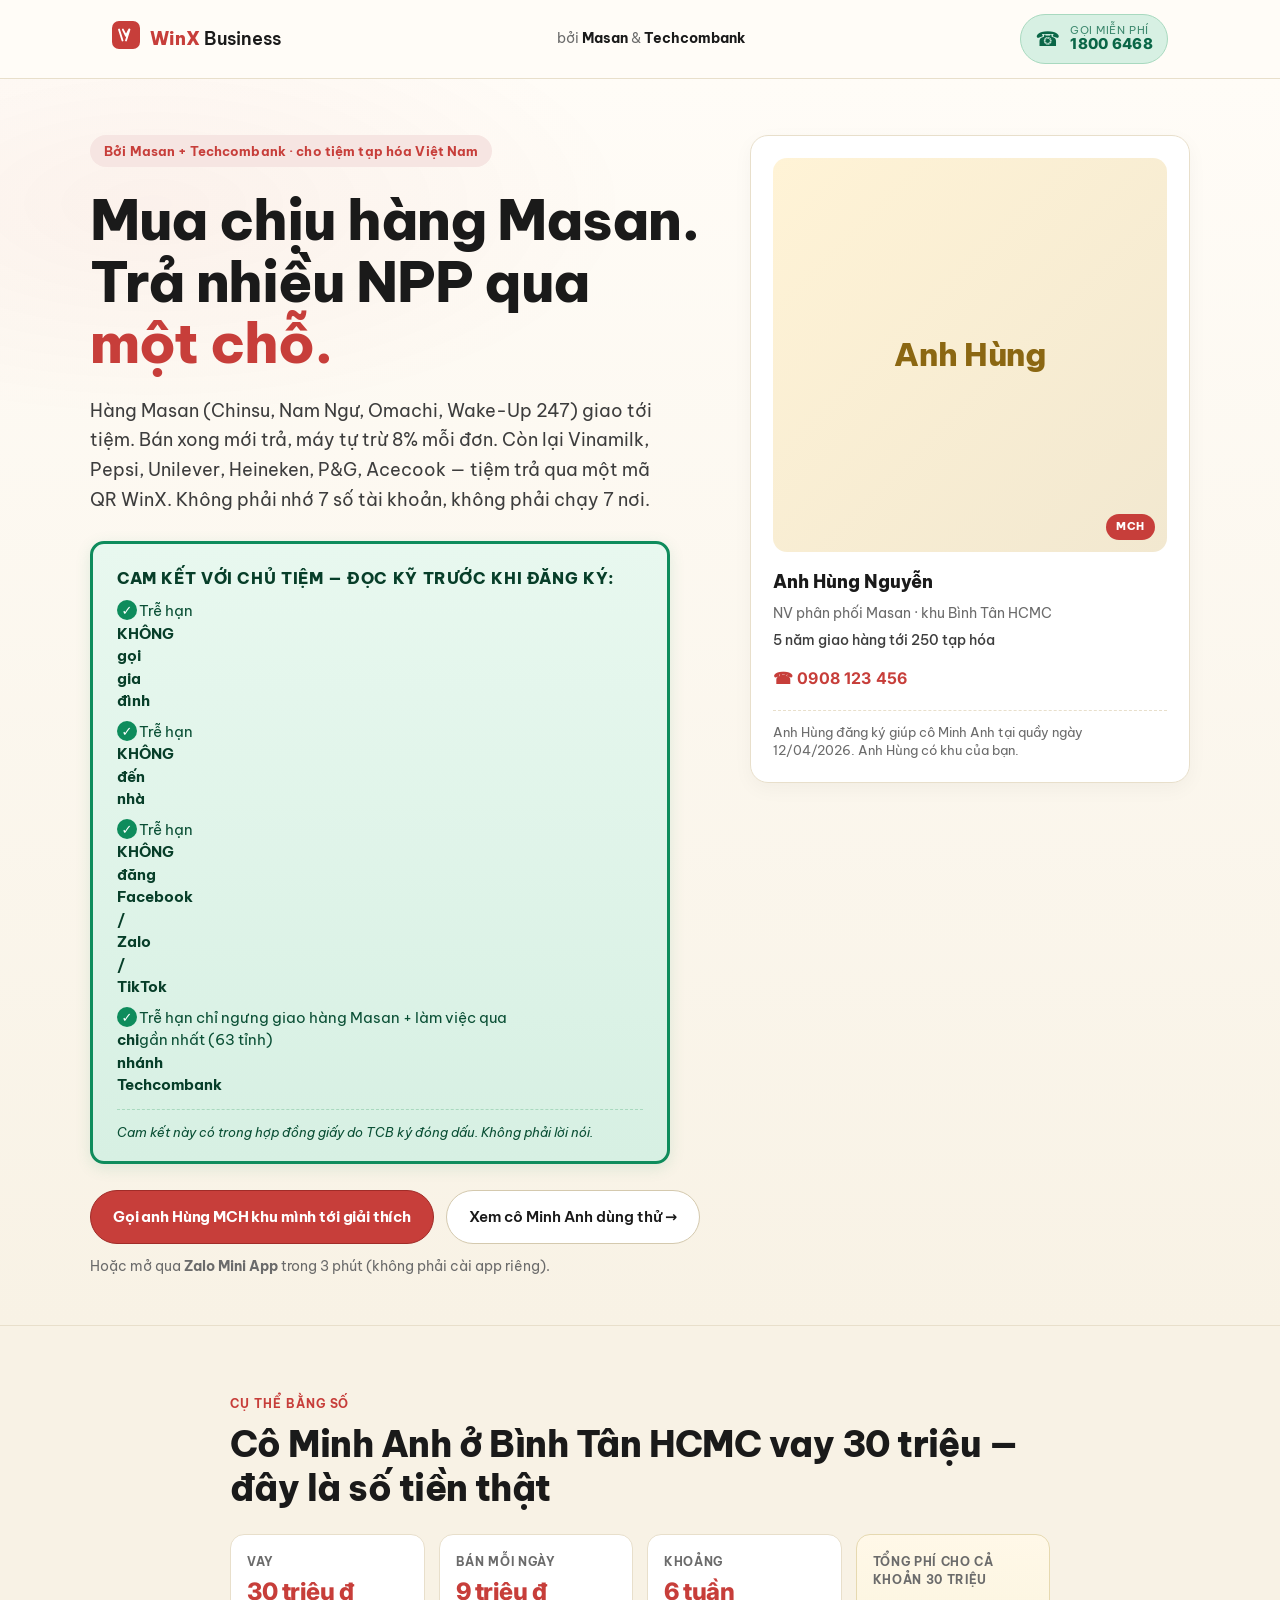
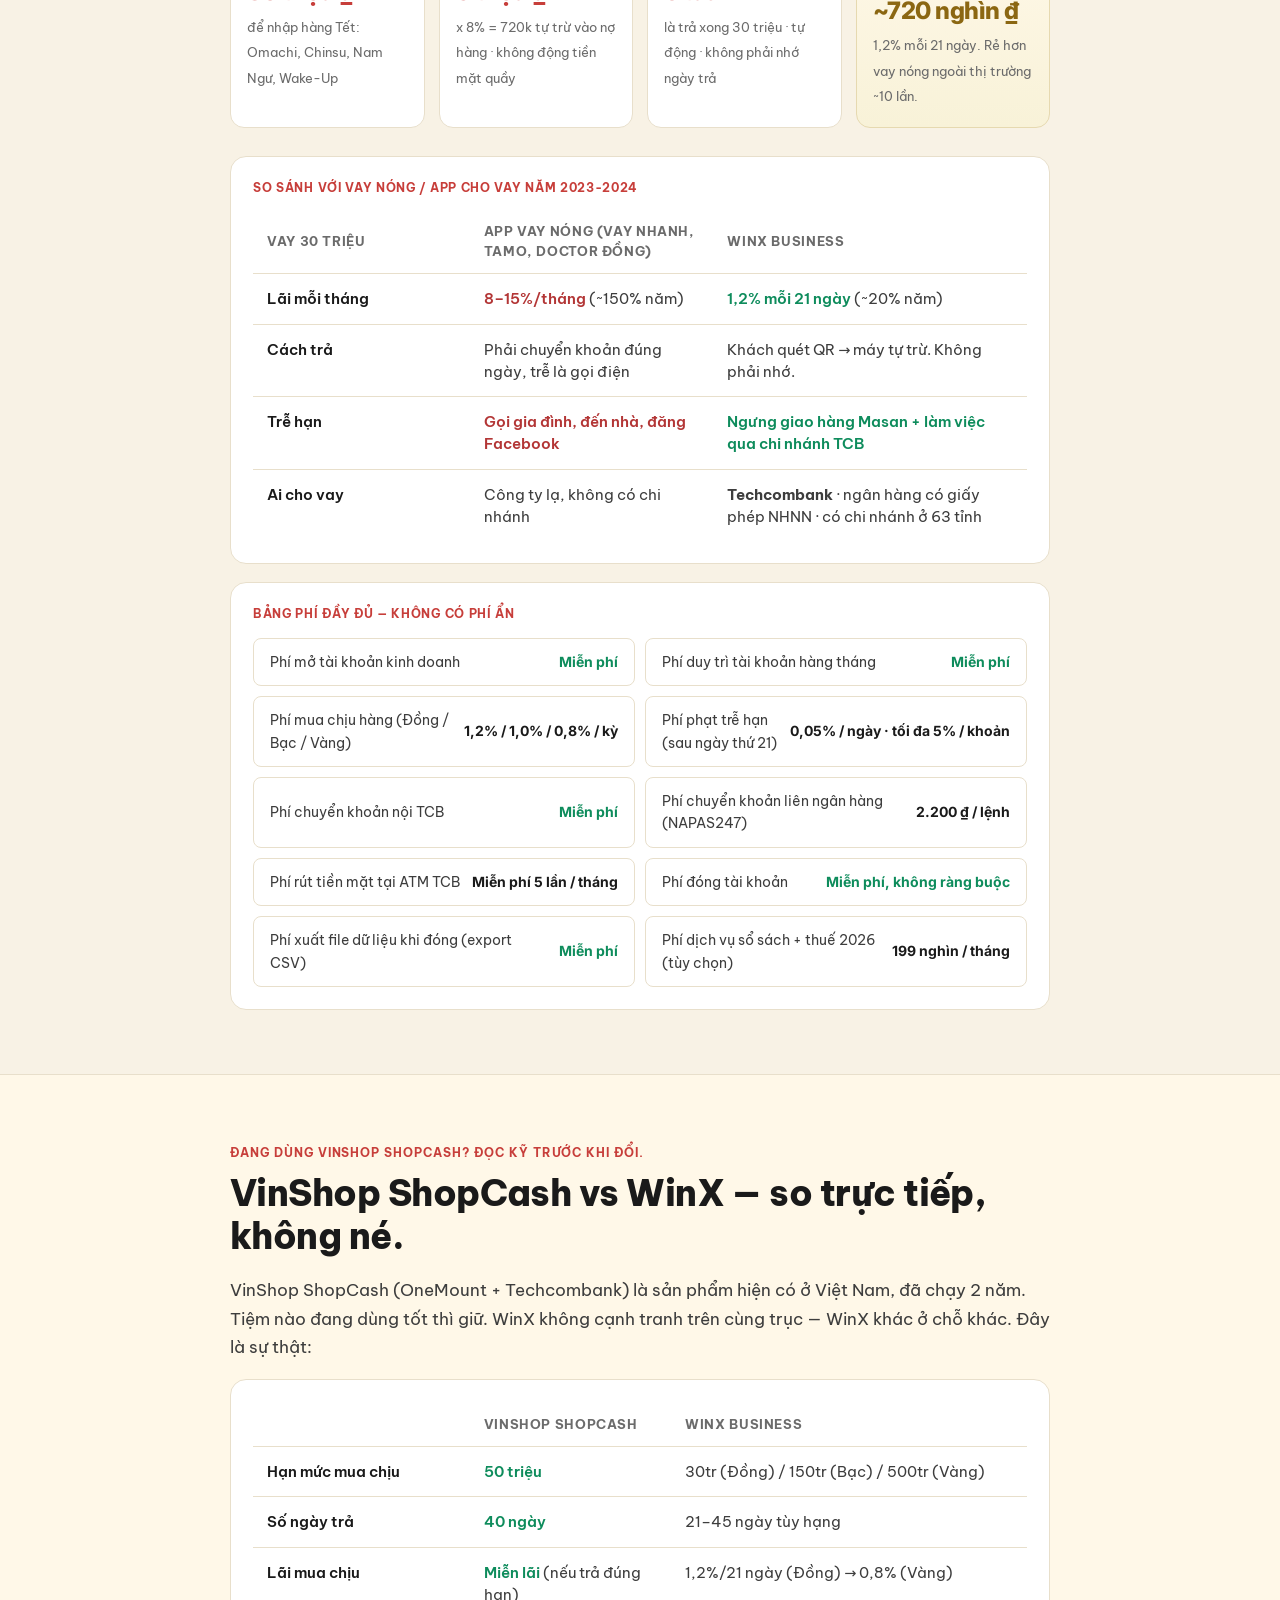
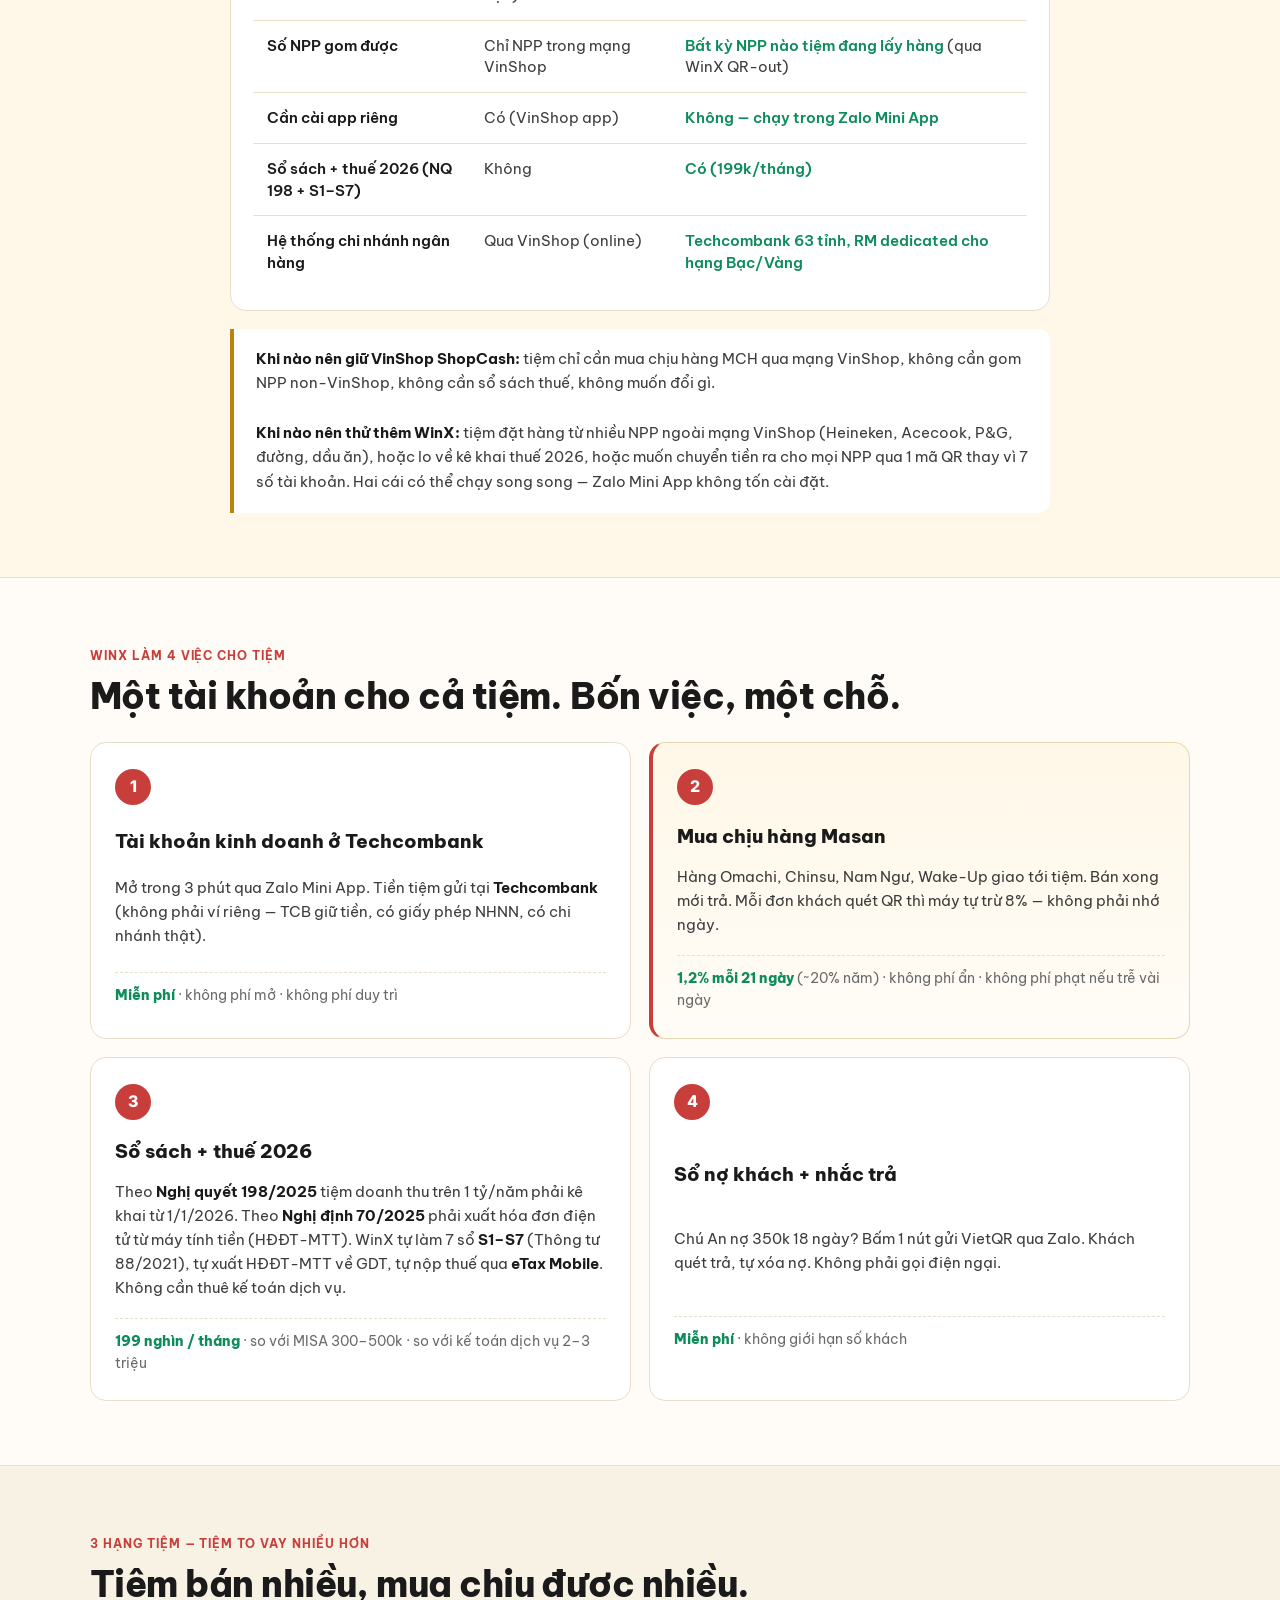
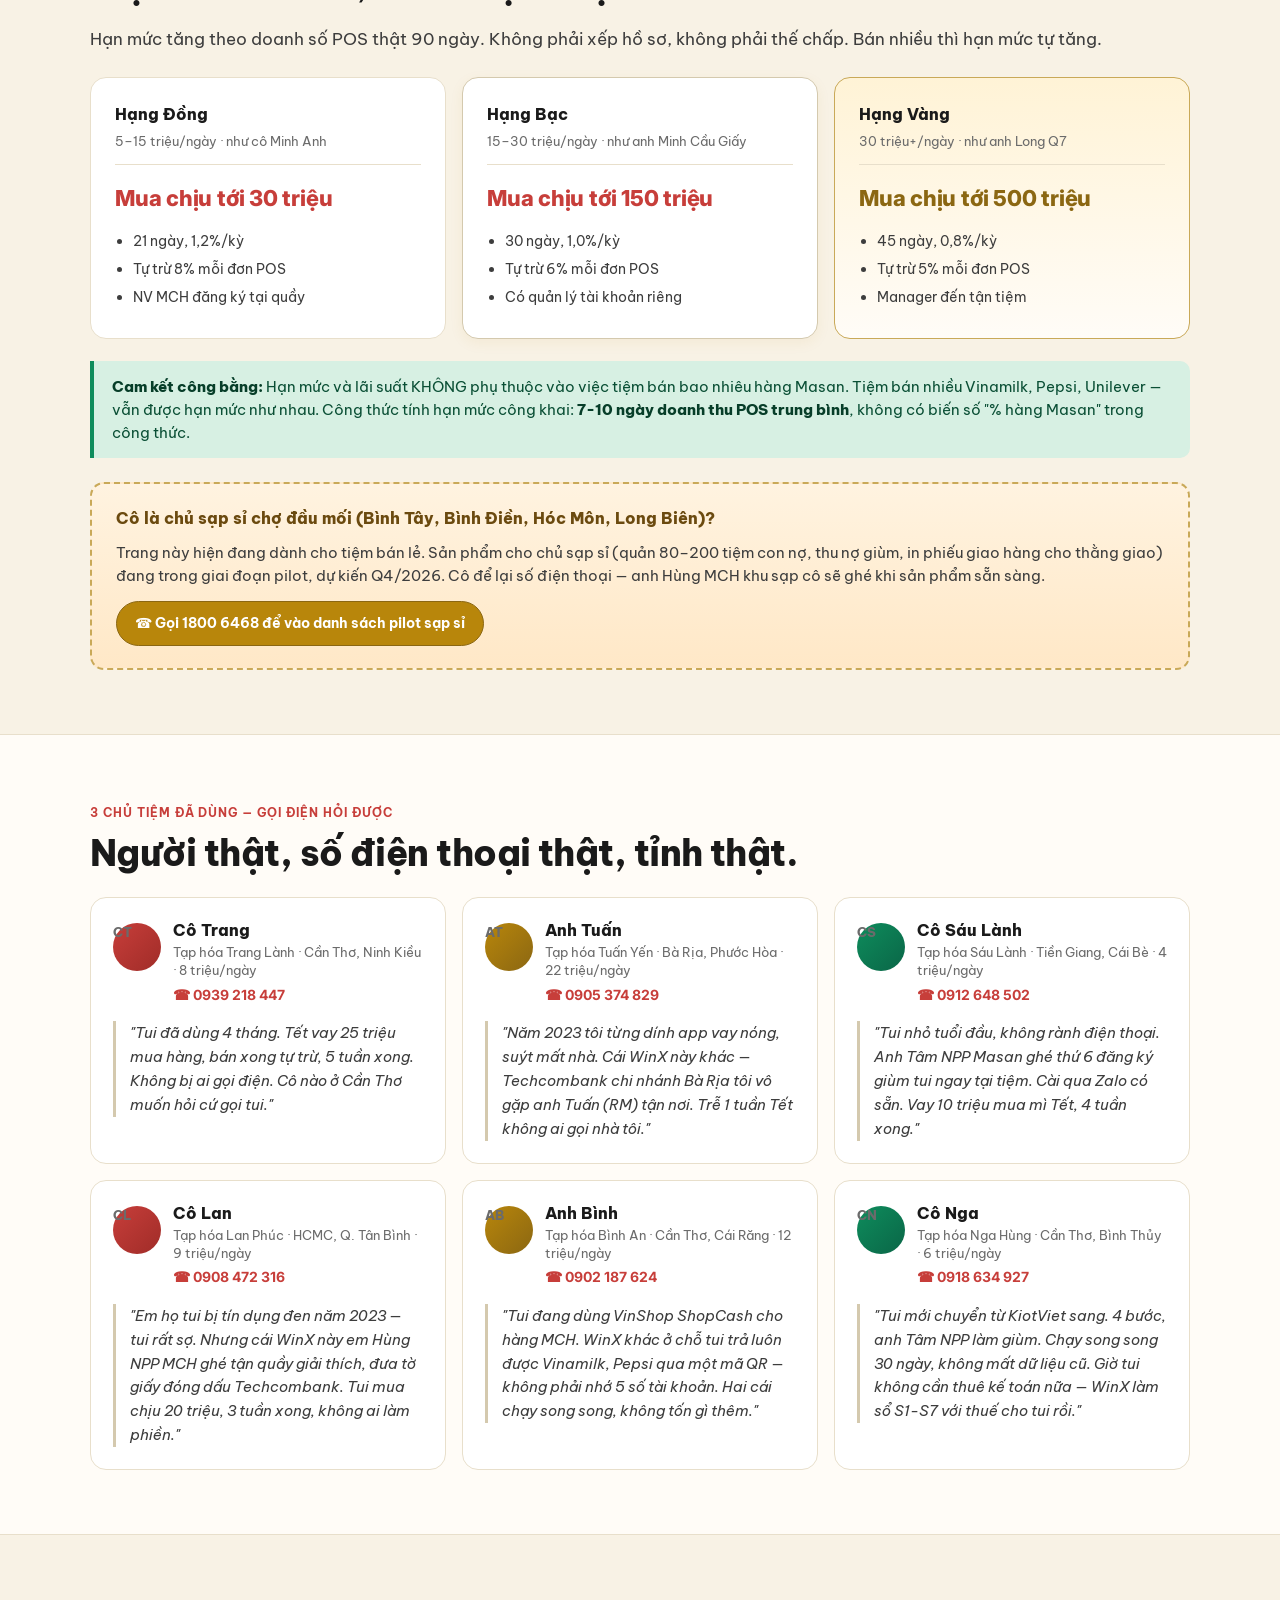
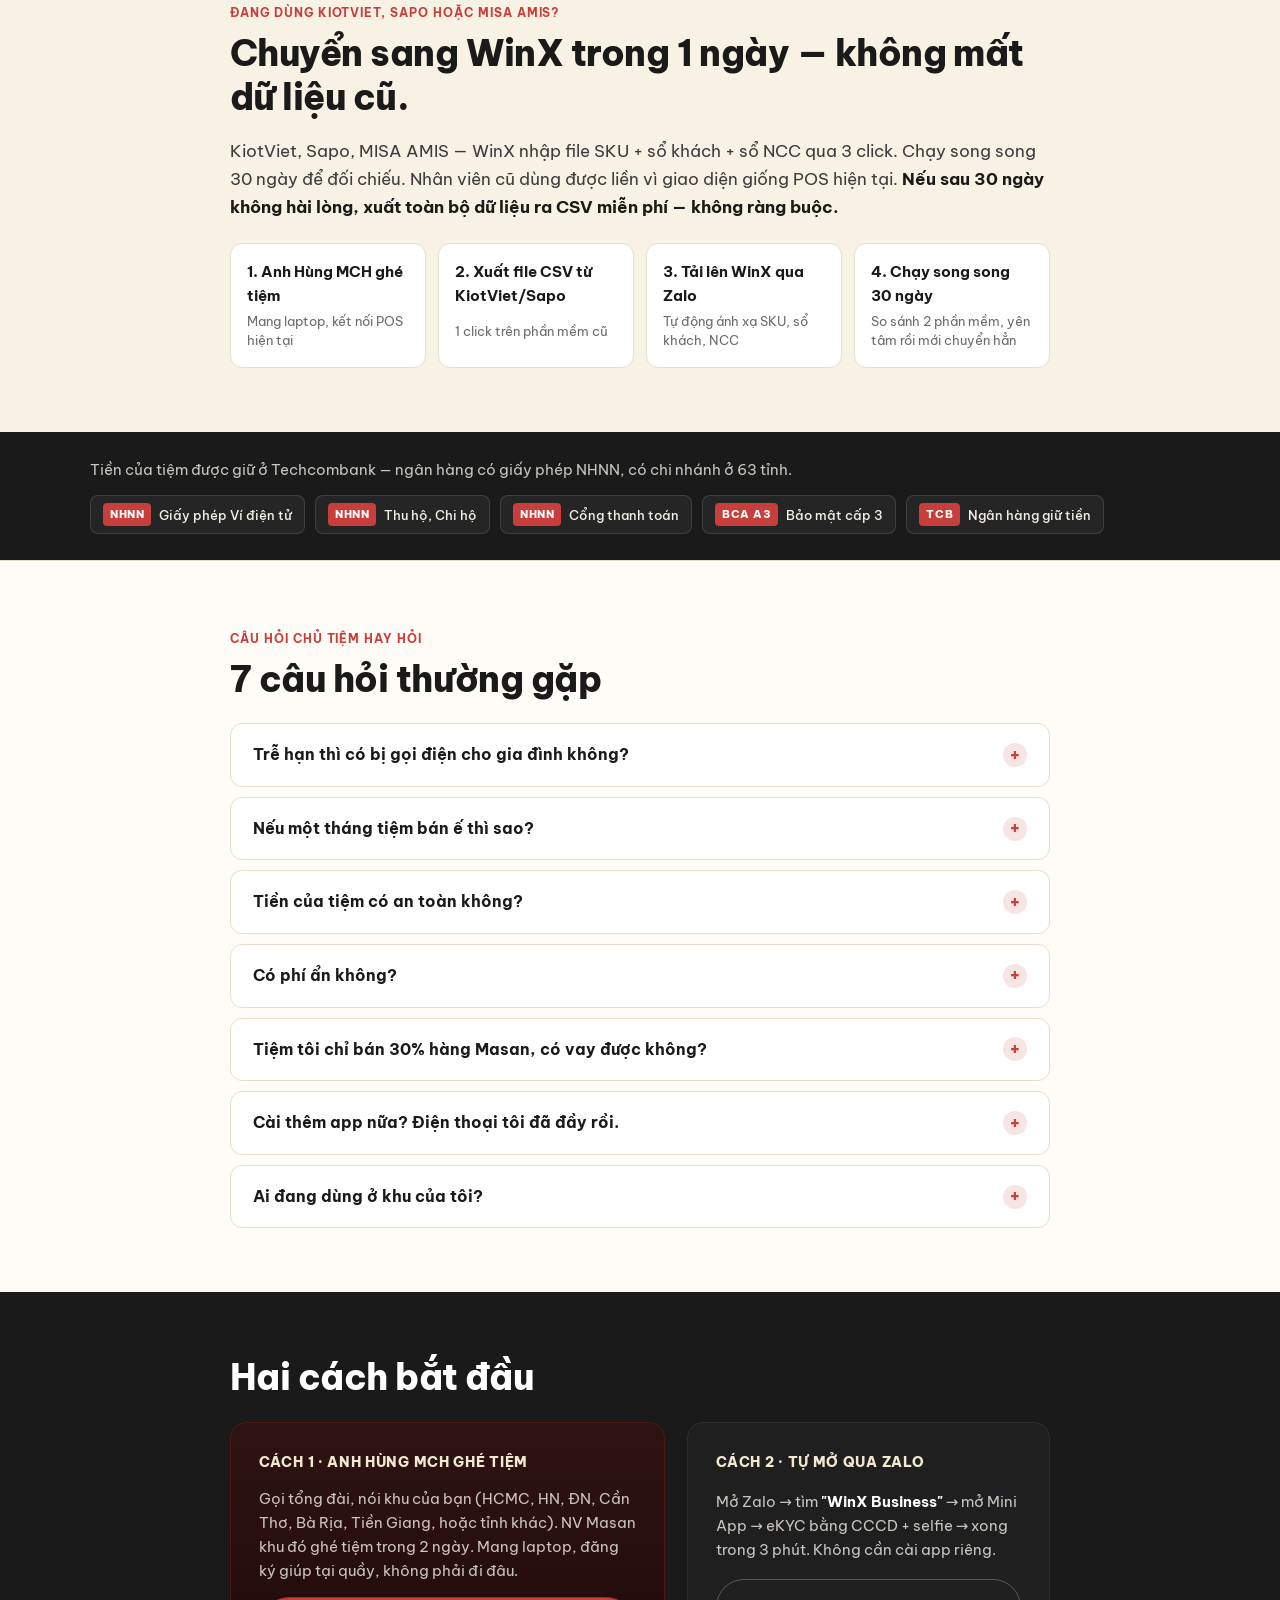
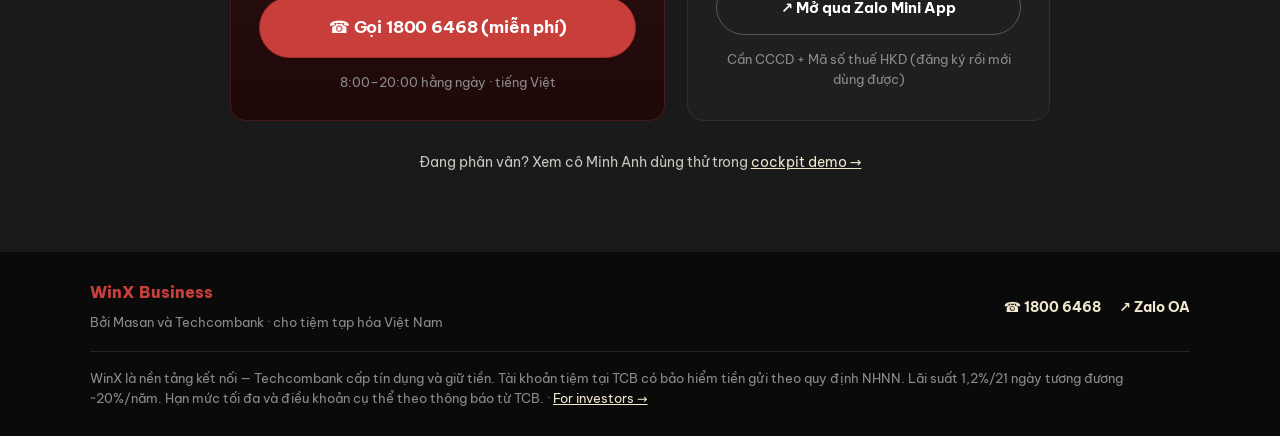
==== commit 9e17bfca: "Round 3: address R2 persona gaps · pledge to hero · dual promise · NPP page R2 averages 6.9 comp / 4" ====
--- a/index.html
+++ b/index.html
@@ -52,21 +52,22 @@
     <div class="c-hero-text">
       <span class="c-eyebrow">Bởi Masan + Techcombank · cho tiệm tạp hóa Việt Nam</span>
       <h1 class="c-h1">
-        Mua chịu hàng Masan,<br>
-        <span class="ink-red">bán ra tự trừ.</span>
+        Mua chịu hàng Masan.<br>
+        Trả nhiều NPP qua <span class="ink-red">một chỗ.</span>
       </h1>
       <p class="c-lede">
-        Hàng Masan (Chinsu, Nam Ngư, Omachi, Wake-Up 247) giao tới tiệm. Tiệm bán xong rồi mới trả. Mỗi đơn khách quét QR, máy tự trừ 8% để trả dần — tiệm không phải nhớ ngày.
+        Hàng Masan (Chinsu, Nam Ngư, Omachi, Wake-Up 247) giao tới tiệm. Bán xong mới trả, máy tự trừ 8% mỗi đơn. Còn lại Vinamilk, Pepsi, Unilever, Heineken, P&amp;G, Acecook — tiệm trả qua một mã QR WinX. Không phải nhớ 7 số tài khoản, không phải chạy 7 nơi.
       </p>
 
-      <div class="c-promise">
-        <strong>Lời hứa với chủ tiệm:</strong>
+      <div class="c-promise c-promise-hero">
+        <strong>Cam kết với chủ tiệm — đọc kỹ trước khi đăng ký:</strong>
         <ul>
-          <li><span class="ck">✓</span> Trễ hạn <strong>không gọi gia đình</strong></li>
-          <li><span class="ck">✓</span> Trễ hạn <strong>không đến nhà</strong></li>
-          <li><span class="ck">✓</span> Trễ hạn <strong>không đăng mạng xã hội</strong></li>
-          <li><span class="ck">✓</span> Trễ hạn chỉ ngưng giao hàng Masan + làm việc qua <strong>chi nhánh Techcombank</strong> gần nhất</li>
+          <li><span class="ck">✓</span> Trễ hạn <strong>KHÔNG gọi gia đình</strong></li>
+          <li><span class="ck">✓</span> Trễ hạn <strong>KHÔNG đến nhà</strong></li>
+          <li><span class="ck">✓</span> Trễ hạn <strong>KHÔNG đăng Facebook / Zalo / TikTok</strong></li>
+          <li><span class="ck">✓</span> Trễ hạn chỉ ngưng giao hàng Masan + làm việc qua <strong>chi nhánh Techcombank</strong> gần nhất (63 tỉnh)</li>
         </ul>
+        <span class="c-promise-sub">Cam kết này có trong hợp đồng giấy do TCB ký đóng dấu. Không phải lời nói.</span>
       </div>
 
       <div class="c-cta-row">
@@ -137,6 +138,53 @@
         </tbody>
       </table>
     </div>
+
+    <div class="c-vs" style="margin-top:18px;">
+      <span class="c-vs-cap">Bảng phí đầy đủ — không có phí ẩn</span>
+      <div class="c-fee-grid">
+        <div class="c-fee-row c-fee-free"><span>Phí mở tài khoản kinh doanh</span><strong>Miễn phí</strong></div>
+        <div class="c-fee-row c-fee-free"><span>Phí duy trì tài khoản hàng tháng</span><strong>Miễn phí</strong></div>
+        <div class="c-fee-row"><span>Phí mua chịu hàng (Đồng / Bạc / Vàng)</span><strong>1,2% / 1,0% / 0,8% / kỳ</strong></div>
+        <div class="c-fee-row"><span>Phí phạt trễ hạn (sau ngày thứ 21)</span><strong>0,05% / ngày · tối đa 5% / khoản</strong></div>
+        <div class="c-fee-row c-fee-free"><span>Phí chuyển khoản nội TCB</span><strong>Miễn phí</strong></div>
+        <div class="c-fee-row"><span>Phí chuyển khoản liên ngân hàng (NAPAS247)</span><strong>2.200 ₫ / lệnh</strong></div>
+        <div class="c-fee-row"><span>Phí rút tiền mặt tại ATM TCB</span><strong>Miễn phí 5 lần / tháng</strong></div>
+        <div class="c-fee-row c-fee-free"><span>Phí đóng tài khoản</span><strong>Miễn phí, không ràng buộc</strong></div>
+        <div class="c-fee-row c-fee-free"><span>Phí xuất file dữ liệu khi đóng (export CSV)</span><strong>Miễn phí</strong></div>
+        <div class="c-fee-row"><span>Phí dịch vụ sổ sách + thuế 2026 (tùy chọn)</span><strong>199 nghìn / tháng</strong></div>
+      </div>
+    </div>
+  </div>
+</section>
+
+<!-- ================== HONEST VINSHOP COMPARISON ================== -->
+<section class="c-sec c-sec-narrow-bg" id="vs-vinshop">
+  <div class="c-sec-inner c-sec-narrow">
+    <span class="c-sec-tag">Đang dùng VinShop ShopCash? Đọc kỹ trước khi đổi.</span>
+    <h2 class="c-h2">VinShop ShopCash vs WinX — so trực tiếp, không né.</h2>
+    <p class="c-p">
+      VinShop ShopCash (OneMount + Techcombank) là sản phẩm hiện có ở Việt Nam, đã chạy 2 năm. Tiệm nào đang dùng tốt thì giữ. WinX không cạnh tranh trên cùng trục — WinX khác ở chỗ khác. Đây là sự thật:
+    </p>
+
+    <div class="c-vs">
+      <table class="c-vs-table">
+        <thead><tr><th></th><th>VinShop ShopCash</th><th>WinX Business</th></tr></thead>
+        <tbody>
+          <tr><td>Hạn mức mua chịu</td><td><span class="good">50 triệu</span></td><td>30tr (Đồng) / 150tr (Bạc) / 500tr (Vàng)</td></tr>
+          <tr><td>Số ngày trả</td><td><span class="good">40 ngày</span></td><td>21–45 ngày tùy hạng</td></tr>
+          <tr><td>Lãi mua chịu</td><td><span class="good">Miễn lãi</span> (nếu trả đúng hạn)</td><td>1,2%/21 ngày (Đồng) → 0,8% (Vàng)</td></tr>
+          <tr><td>Số NPP gom được</td><td>Chỉ NPP trong mạng VinShop</td><td><span class="good">Bất kỳ NPP nào tiệm đang lấy hàng</span> (qua WinX QR-out)</td></tr>
+          <tr><td>Cần cài app riêng</td><td>Có (VinShop app)</td><td><span class="good">Không — chạy trong Zalo Mini App</span></td></tr>
+          <tr><td>Sổ sách + thuế 2026 (NQ 198 + S1–S7)</td><td>Không</td><td><span class="good">Có (199k/tháng)</span></td></tr>
+          <tr><td>Hệ thống chi nhánh ngân hàng</td><td>Qua VinShop (online)</td><td><span class="good">Techcombank 63 tỉnh, RM dedicated cho hạng Bạc/Vàng</span></td></tr>
+        </tbody>
+      </table>
+    </div>
+
+    <div class="c-vs-verdict">
+      <strong>Khi nào nên giữ VinShop ShopCash:</strong> tiệm chỉ cần mua chịu hàng MCH qua mạng VinShop, không cần gom NPP non-VinShop, không cần sổ sách thuế, không muốn đổi gì.<br><br>
+      <strong>Khi nào nên thử thêm WinX:</strong> tiệm đặt hàng từ nhiều NPP ngoài mạng VinShop (Heineken, Acecook, P&amp;G, đường, dầu ăn), hoặc lo về kê khai thuế 2026, hoặc muốn chuyển tiền ra cho mọi NPP qua 1 mã QR thay vì 7 số tài khoản. Hai cái có thể chạy song song — Zalo Mini App không tốn cài đặt.
+    </div>
   </div>
 </section>
 
@@ -164,7 +212,7 @@
       <article class="c-feat">
         <div class="c-feat-num">3</div>
         <h3>Sổ sách + thuế 2026</h3>
-        <p>Theo <strong>Nghị quyết 198/2025</strong> tiệm doanh thu trên 1 tỷ/năm phải kê khai từ 1/1/2026. WinX tự làm 7 sổ <strong>S1–S7</strong> (Thông tư 88/2021), tự nộp thuế qua eTax Mobile. Không cần thuê kế toán dịch vụ.</p>
+        <p>Theo <strong>Nghị quyết 198/2025</strong> tiệm doanh thu trên 1 tỷ/năm phải kê khai từ 1/1/2026. Theo <strong>Nghị định 70/2025</strong> phải xuất hóa đơn điện tử từ máy tính tiền (HĐĐT-MTT). WinX tự làm 7 sổ <strong>S1–S7</strong> (Thông tư 88/2021), tự xuất HĐĐT-MTT về GDT, tự nộp thuế qua <strong>eTax Mobile</strong>. Không cần thuê kế toán dịch vụ.</p>
         <p class="c-feat-price"><strong>199 nghìn / tháng</strong> · so với MISA 300–500k · so với kế toán dịch vụ 2–3 triệu</p>
       </article>
 
@@ -225,8 +273,14 @@
     </div>
 
     <p class="c-fairness">
-      <strong>Cam kết công bằng:</strong> Hạn mức và lãi suất KHÔNG phụ thuộc vào việc tiệm bán bao nhiêu hàng Masan. Tiệm bán nhiều Vinamilk, Pepsi, Unilever — vẫn được hạn mức như nhau. WinX không ép tiệm nghiêng về Masan.
+      <strong>Cam kết công bằng:</strong> Hạn mức và lãi suất KHÔNG phụ thuộc vào việc tiệm bán bao nhiêu hàng Masan. Tiệm bán nhiều Vinamilk, Pepsi, Unilever — vẫn được hạn mức như nhau. Công thức tính hạn mức công khai: <strong>7-10 ngày doanh thu POS trung bình</strong>, không có biến số "% hàng Masan" trong công thức.
     </p>
+
+    <div class="c-wholesaler-note">
+      <strong>Cô là chủ sạp sỉ chợ đầu mối (Bình Tây, Bình Điền, Hóc Môn, Long Biên)?</strong>
+      <p>Trang này hiện đang dành cho tiệm bán lẻ. Sản phẩm cho chủ sạp sỉ (quản 80–200 tiệm con nợ, thu nợ giùm, in phiếu giao hàng cho thằng giao) đang trong giai đoạn pilot, dự kiến Q4/2026. Cô để lại số điện thoại — anh Hùng MCH khu sạp cô sẽ ghé khi sản phẩm sẵn sàng.</p>
+      <a class="c-wholesaler-cta" href="tel:18006468">☎ Gọi 1800 6468 để vào danh sách pilot sạp sỉ</a>
+    </div>
   </div>
 </section>
 
@@ -236,7 +290,7 @@
     <span class="c-sec-tag">3 chủ tiệm đã dùng — gọi điện hỏi được</span>
     <h2 class="c-h2">Người thật, số điện thoại thật, tỉnh thật.</h2>
 
-    <div class="c-test-grid">
+    <div class="c-test-grid c-test-grid-6">
       <article class="c-test">
         <div class="c-test-head">
           <span class="c-test-avatar c-test-av-1">CT</span>
@@ -278,6 +332,48 @@
           "Tui nhỏ tuổi đầu, không rành điện thoại. Anh Tâm NPP Masan ghé thứ 6 đăng ký giùm tui ngay tại tiệm. Cài qua Zalo có sẵn. Vay 10 triệu mua mì Tết, 4 tuần xong."
         </blockquote>
       </article>
+
+      <article class="c-test">
+        <div class="c-test-head">
+          <span class="c-test-avatar c-test-av-1">CL</span>
+          <div>
+            <strong>Cô Lan</strong>
+            <span>Tạp hóa Lan Phúc · HCMC, Q. Tân Bình · 9 triệu/ngày</span>
+            <a class="c-test-phone" href="tel:0908472316">☎ 0908 472 316</a>
+          </div>
+        </div>
+        <blockquote>
+          "Em họ tui bị tín dụng đen năm 2023 — tui rất sợ. Nhưng cái WinX này em Hùng NPP MCH ghé tận quầy giải thích, đưa tờ giấy đóng dấu Techcombank. Tui mua chịu 20 triệu, 3 tuần xong, không ai làm phiền."
+        </blockquote>
+      </article>
+
+      <article class="c-test">
+        <div class="c-test-head">
+          <span class="c-test-avatar c-test-av-2">AB</span>
+          <div>
+            <strong>Anh Bình</strong>
+            <span>Tạp hóa Bình An · Cần Thơ, Cái Răng · 12 triệu/ngày</span>
+            <a class="c-test-phone" href="tel:0902187624">☎ 0902 187 624</a>
+          </div>
+        </div>
+        <blockquote>
+          "Tui đang dùng VinShop ShopCash cho hàng MCH. WinX khác ở chỗ tui trả luôn được Vinamilk, Pepsi qua một mã QR — không phải nhớ 5 số tài khoản. Hai cái chạy song song, không tốn gì thêm."
+        </blockquote>
+      </article>
+
+      <article class="c-test">
+        <div class="c-test-head">
+          <span class="c-test-avatar c-test-av-3">CN</span>
+          <div>
+            <strong>Cô Nga</strong>
+            <span>Tạp hóa Nga Hùng · Cần Thơ, Bình Thủy · 6 triệu/ngày</span>
+            <a class="c-test-phone" href="tel:0918634927">☎ 0918 634 927</a>
+          </div>
+        </div>
+        <blockquote>
+          "Tui mới chuyển từ KiotViet sang. 4 bước, anh Tâm NPP làm giùm. Chạy song song 30 ngày, không mất dữ liệu cũ. Giờ tui không cần thuê kế toán nữa — WinX làm sổ S1-S7 với thuế cho tui rồi."
+        </blockquote>
+      </article>
     </div>
   </div>
 </section>
@@ -285,10 +381,10 @@
 <!-- ================== MIGRATION FROM KIOTVIET / SAPO ================== -->
 <section class="c-sec c-sec-bg">
   <div class="c-sec-inner c-sec-narrow">
-    <span class="c-sec-tag">Đang dùng KiotViet hoặc Sapo?</span>
+    <span class="c-sec-tag">Đang dùng KiotViet, Sapo hoặc MISA AMIS?</span>
     <h2 class="c-h2">Chuyển sang WinX trong 1 ngày — không mất dữ liệu cũ.</h2>
     <p class="c-p">
-      KiotViet, Sapo, MISA AMIS — WinX nhập file SKU + sổ khách + sổ NCC qua 3 click. Chạy song song 30 ngày để đối chiếu. Nhân viên cũ dùng được liền vì giao diện giống POS hiện tại.
+      KiotViet, Sapo, MISA AMIS — WinX nhập file SKU + sổ khách + sổ NCC qua 3 click. Chạy song song 30 ngày để đối chiếu. Nhân viên cũ dùng được liền vì giao diện giống POS hiện tại. <strong>Nếu sau 30 ngày không hài lòng, xuất toàn bộ dữ liệu ra CSV miễn phí — không ràng buộc.</strong>
     </p>
     <div class="c-mig-grid">
       <div class="c-mig">
--- a/customer.css
+++ b/customer.css
@@ -166,6 +166,26 @@
   padding: 18px 22px;
   margin: 0 0 26px;
   max-width: 580px;
+}
+.c-promise-hero{
+  background: linear-gradient(180deg, #E8F8EF 0%, #D7F0E3 100%);
+  border: 3px solid var(--good);
+  padding: 22px 24px 18px;
+  box-shadow: 0 4px 16px rgba(14, 140, 92, 0.12);
+}
+.c-promise-hero strong:first-child{
+  font-size: 15.5px;
+  color: #073E29;
+}
+.c-promise-hero li{ font-size: 15.5px; }
+.c-promise-sub{
+  display: block;
+  margin-top: 12px;
+  padding-top: 12px;
+  border-top: 1px dashed #A8D9BF;
+  font-size: 13px;
+  color: #0A4F35;
+  font-style: italic;
 }
 .c-promise > strong{
   display: block;
@@ -550,6 +570,151 @@
   margin: 18px 0 0;
 }
 .c-fairness strong{ color: #073E29; font-weight: 800; }
+
+/* =====================================================
+   VS VINSHOP COMPARISON
+   ===================================================== */
+.c-sec-narrow-bg{ background: #FFF8E8; }
+.c-vs-verdict{
+  margin-top: 18px;
+  padding: 18px 22px;
+  background: var(--card);
+  border-left: 4px solid var(--gold);
+  border-radius: 0 12px 12px 0;
+  font-size: 14.5px;
+  line-height: 1.7;
+  color: var(--ink-2);
+}
+.c-vs-verdict strong{ color: var(--ink); font-weight: 700; }
+
+/* =====================================================
+   WHOLESALER NOTE
+   ===================================================== */
+.c-wholesaler-note{
+  margin-top: 24px;
+  padding: 22px 24px;
+  background: linear-gradient(180deg, #FFF3E0 0%, #FFE8C7 100%);
+  border: 2px dashed #C9A958;
+  border-radius: 14px;
+}
+.c-wholesaler-note > strong{
+  display: block;
+  font-size: 15.5px;
+  font-weight: 800;
+  color: #6B4A0F;
+  margin-bottom: 10px;
+}
+.c-wholesaler-note p{
+  margin: 0 0 14px;
+  font-size: 14.5px;
+  line-height: 1.6;
+  color: var(--ink-2);
+}
+.c-wholesaler-cta{
+  display: inline-flex;
+  align-items: center;
+  padding: 10px 18px;
+  background: var(--gold);
+  color: #fff !important;
+  border-radius: 999px;
+  font-size: 14px;
+  font-weight: 700;
+  border: 1px solid var(--gold-2);
+}
+
+/* =====================================================
+   NPP HERO + PITCH CARDS
+   ===================================================== */
+.c-hero-npp{
+  background: linear-gradient(180deg, #FBF5F4 0%, #F6E5E2 100%);
+}
+.c-pitch{
+  display: grid;
+  grid-template-columns: repeat(2, 1fr);
+  gap: 16px;
+  margin: 22px 0;
+}
+.c-pitch-card{
+  display: grid;
+  grid-template-columns: 36px 1fr;
+  gap: 14px;
+  align-items: start;
+  background: var(--card);
+  border: 1px solid var(--line);
+  border-left: 4px solid var(--red);
+  border-radius: 10px;
+  padding: 18px 20px;
+}
+.c-pitch-num{
+  width: 32px;
+  height: 32px;
+  border-radius: 50%;
+  background: var(--red);
+  color: #fff;
+  font-weight: 800;
+  display: flex;
+  align-items: center;
+  justify-content: center;
+}
+.c-pitch-card p{ margin: 0; font-size: 15px; line-height: 1.65; color: var(--ink-2); font-style: italic; }
+.c-pitch-card p strong{ color: var(--ink); font-style: normal; }
+
+.c-pitch-objections{
+  margin-top: 26px;
+  background: var(--card);
+  border: 1px solid var(--line);
+  border-radius: 12px;
+  padding: 22px 24px;
+}
+.c-pitch-objections > strong{
+  display: block;
+  font-size: 14.5px;
+  font-weight: 800;
+  color: var(--red);
+  text-transform: uppercase;
+  letter-spacing: 0.04em;
+  margin-bottom: 12px;
+}
+.c-pitch-objections dl{ margin: 0; }
+.c-pitch-objections dt{
+  font-size: 14.5px;
+  font-weight: 700;
+  color: var(--ink);
+  margin-top: 12px;
+}
+.c-pitch-objections dt:first-child{ margin-top: 0; }
+.c-pitch-objections dd{
+  margin: 4px 0 0;
+  padding-left: 18px;
+  font-size: 14px;
+  line-height: 1.6;
+  color: var(--ink-2);
+  border-left: 3px solid var(--good);
+}
+
+/* =====================================================
+   PHÍ TABLE (anh Minh transparency)
+   ===================================================== */
+.c-fee-grid{
+  display: grid;
+  grid-template-columns: repeat(2, 1fr);
+  gap: 10px;
+  margin-top: 14px;
+}
+.c-fee-row{
+  display: grid;
+  grid-template-columns: 1fr auto;
+  align-items: center;
+  gap: 12px;
+  padding: 12px 16px;
+  background: var(--card);
+  border: 1px solid var(--line);
+  border-radius: 8px;
+  font-size: 14px;
+}
+.c-fee-row span{ color: var(--ink-2); }
+.c-fee-row strong{ font-family: 'Inter', sans-serif; color: var(--ink); font-weight: 700; }
+.c-fee-row.c-fee-free strong{ color: var(--good); }
 
 /* =====================================================
    TESTIMONIALS
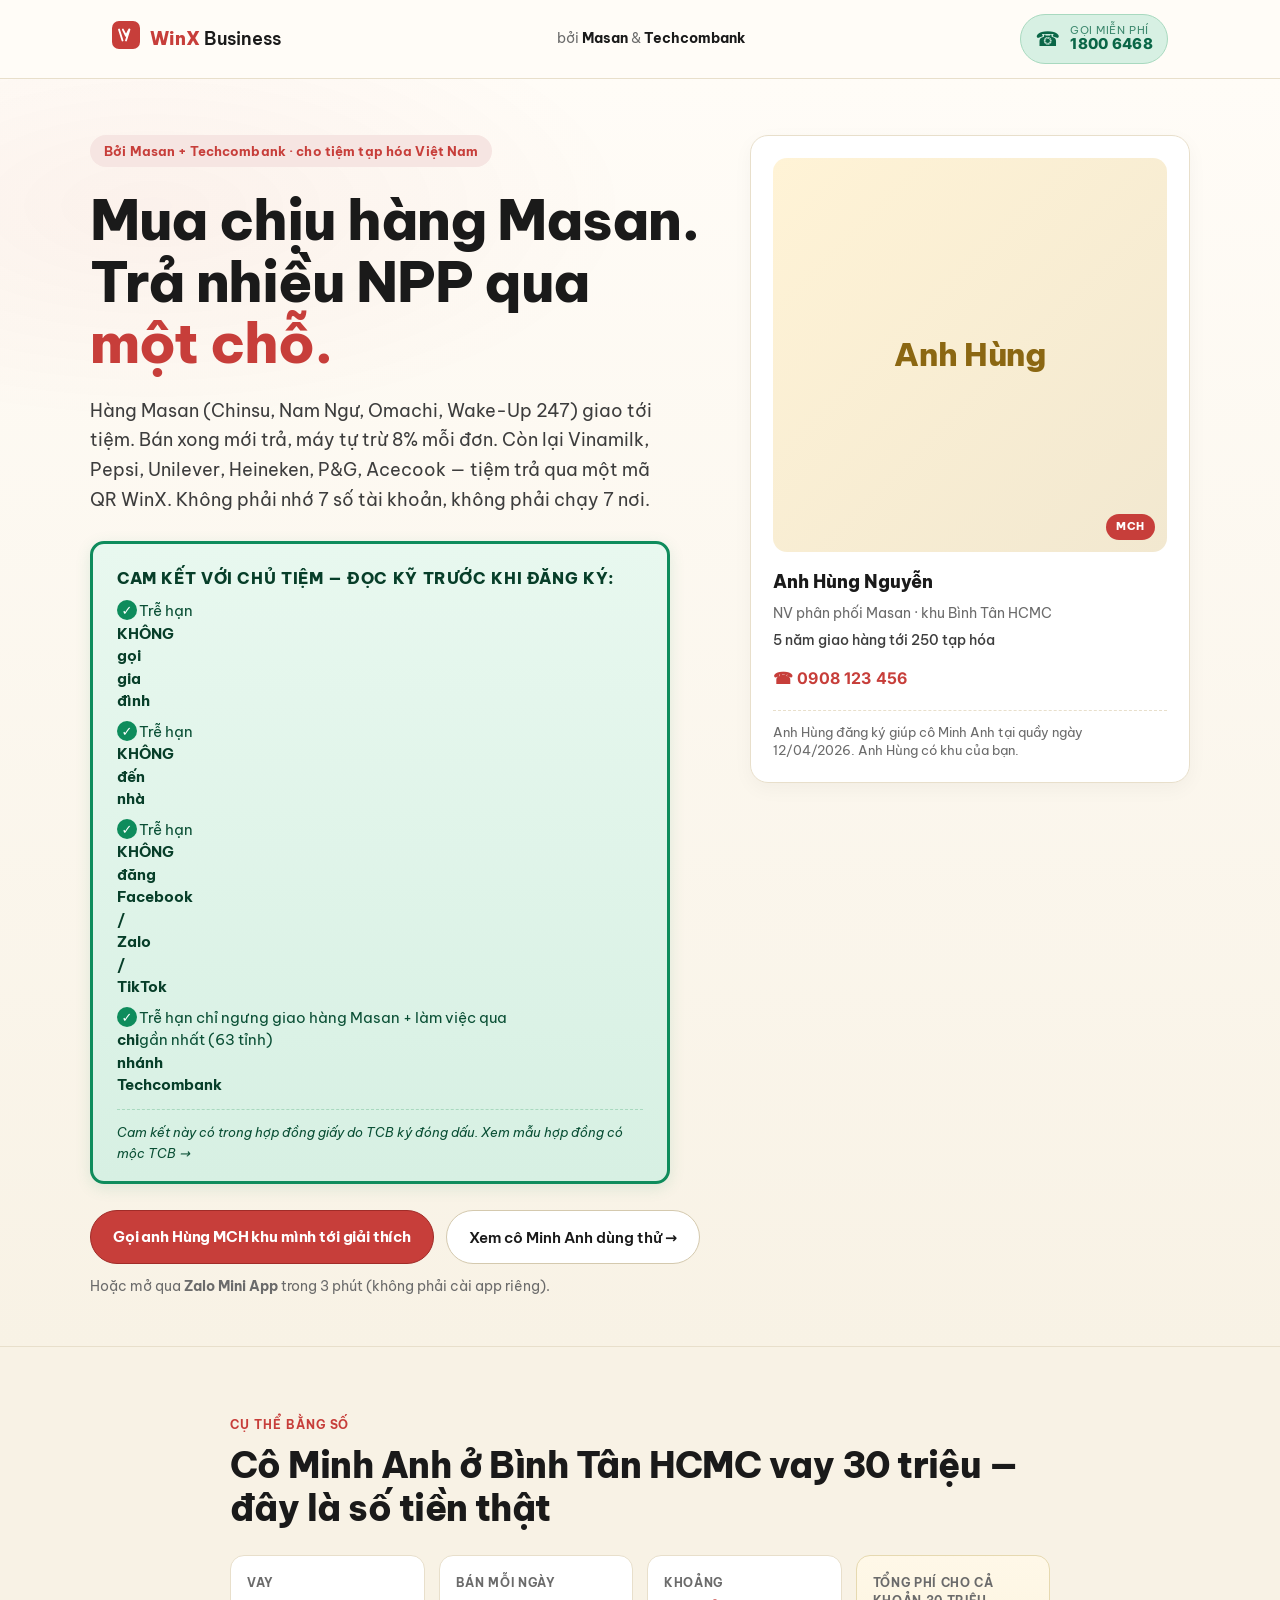
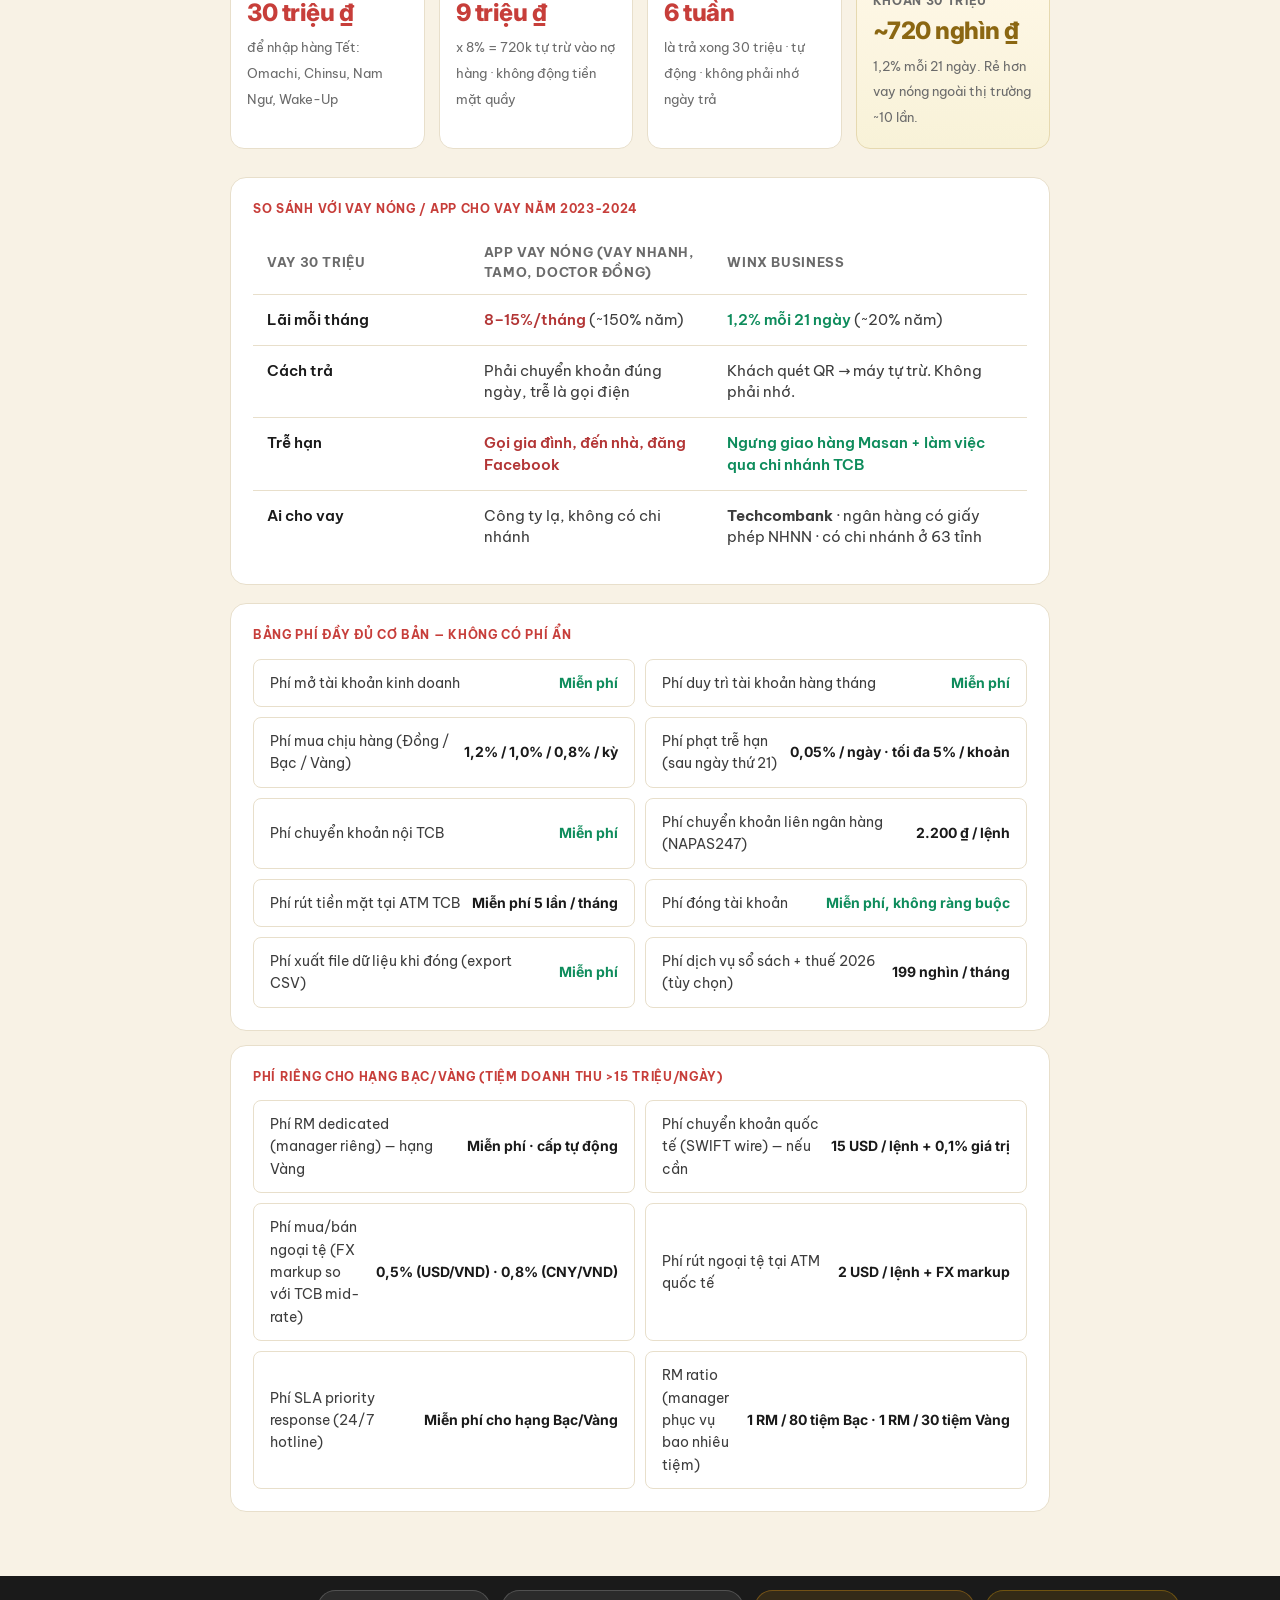
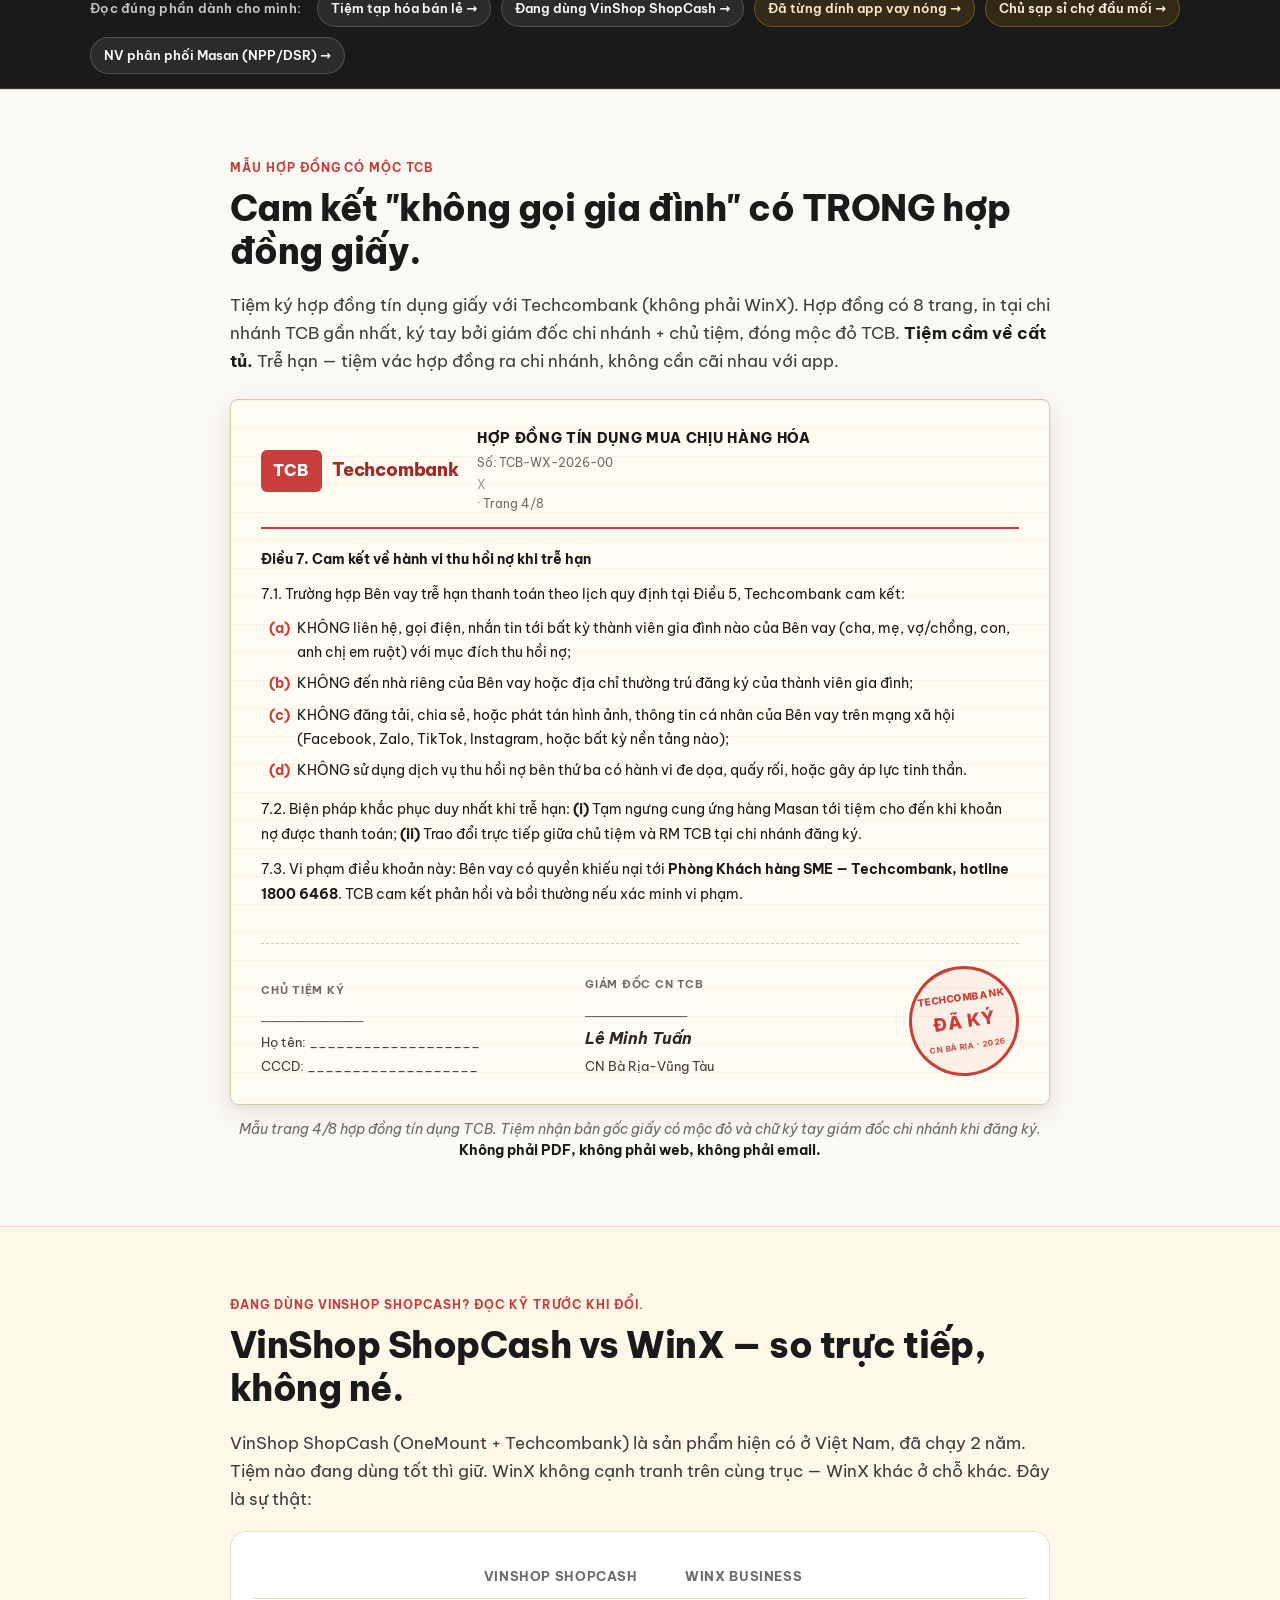
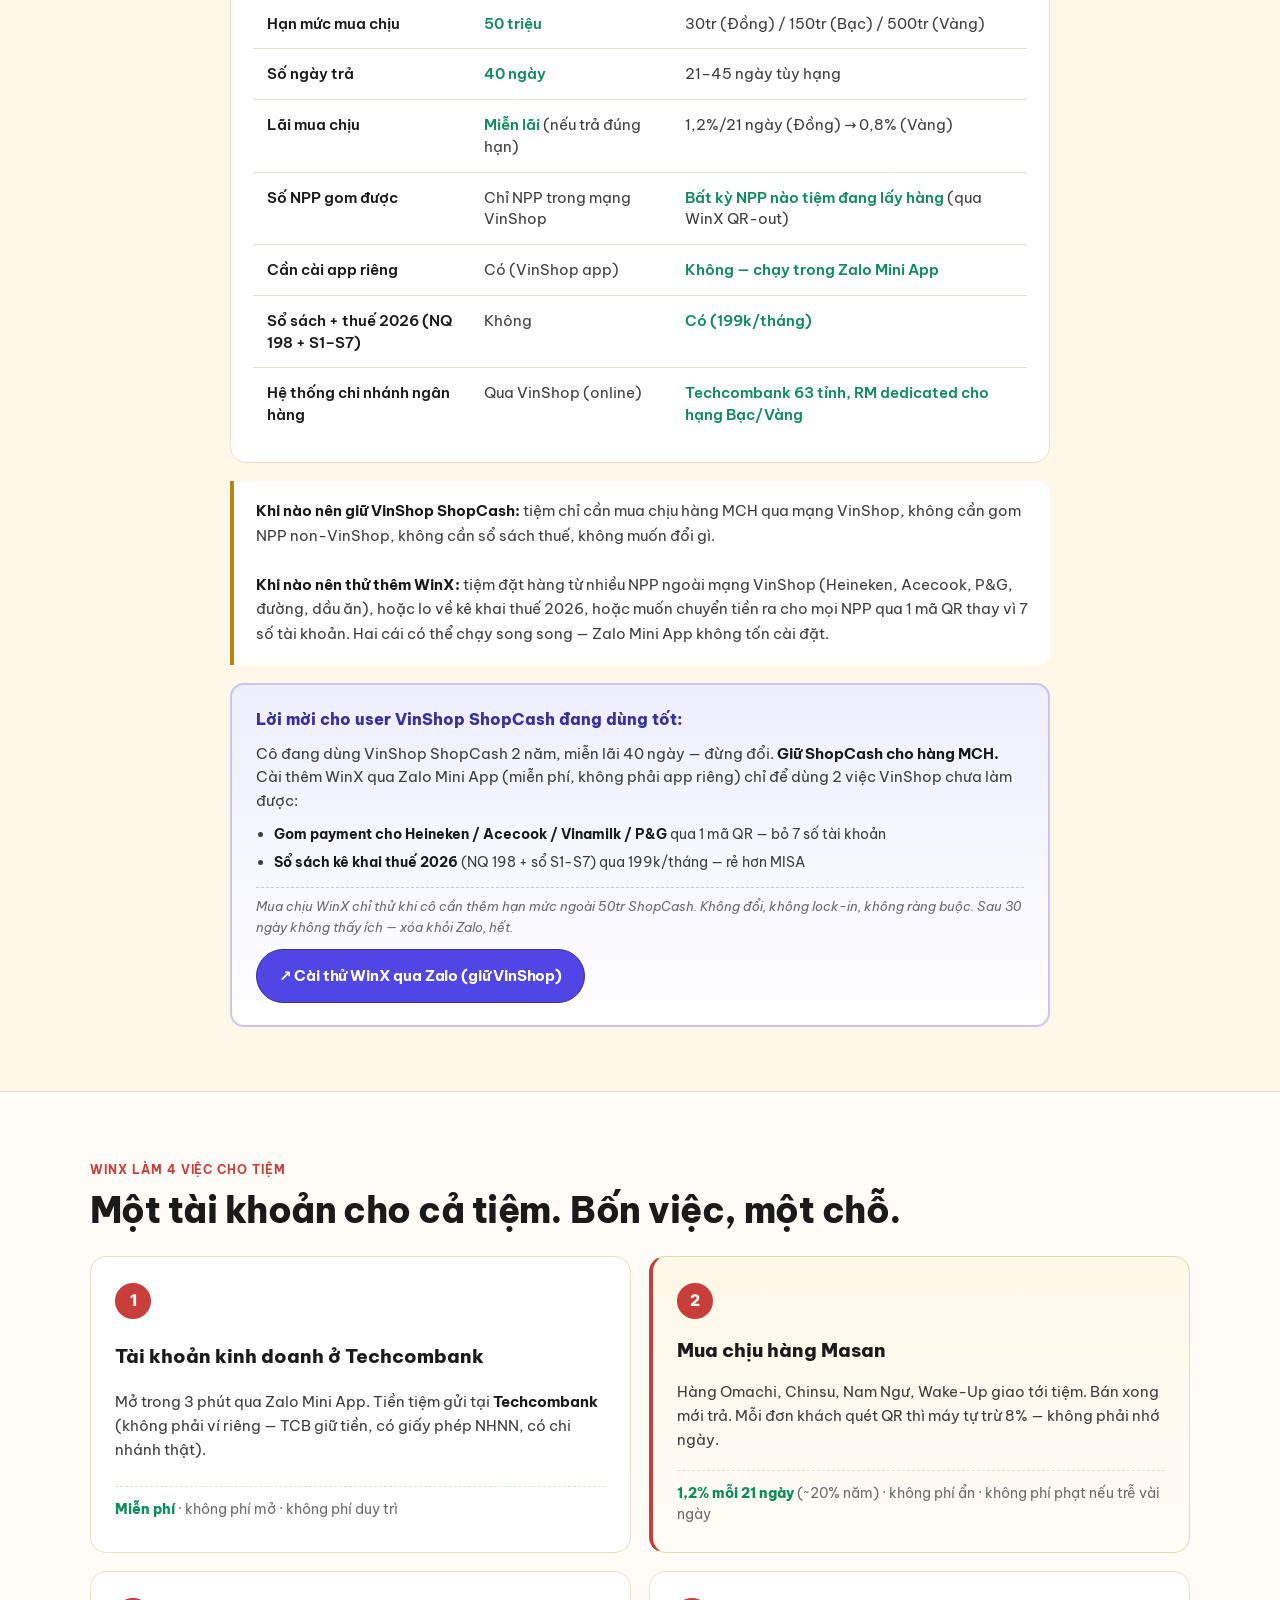
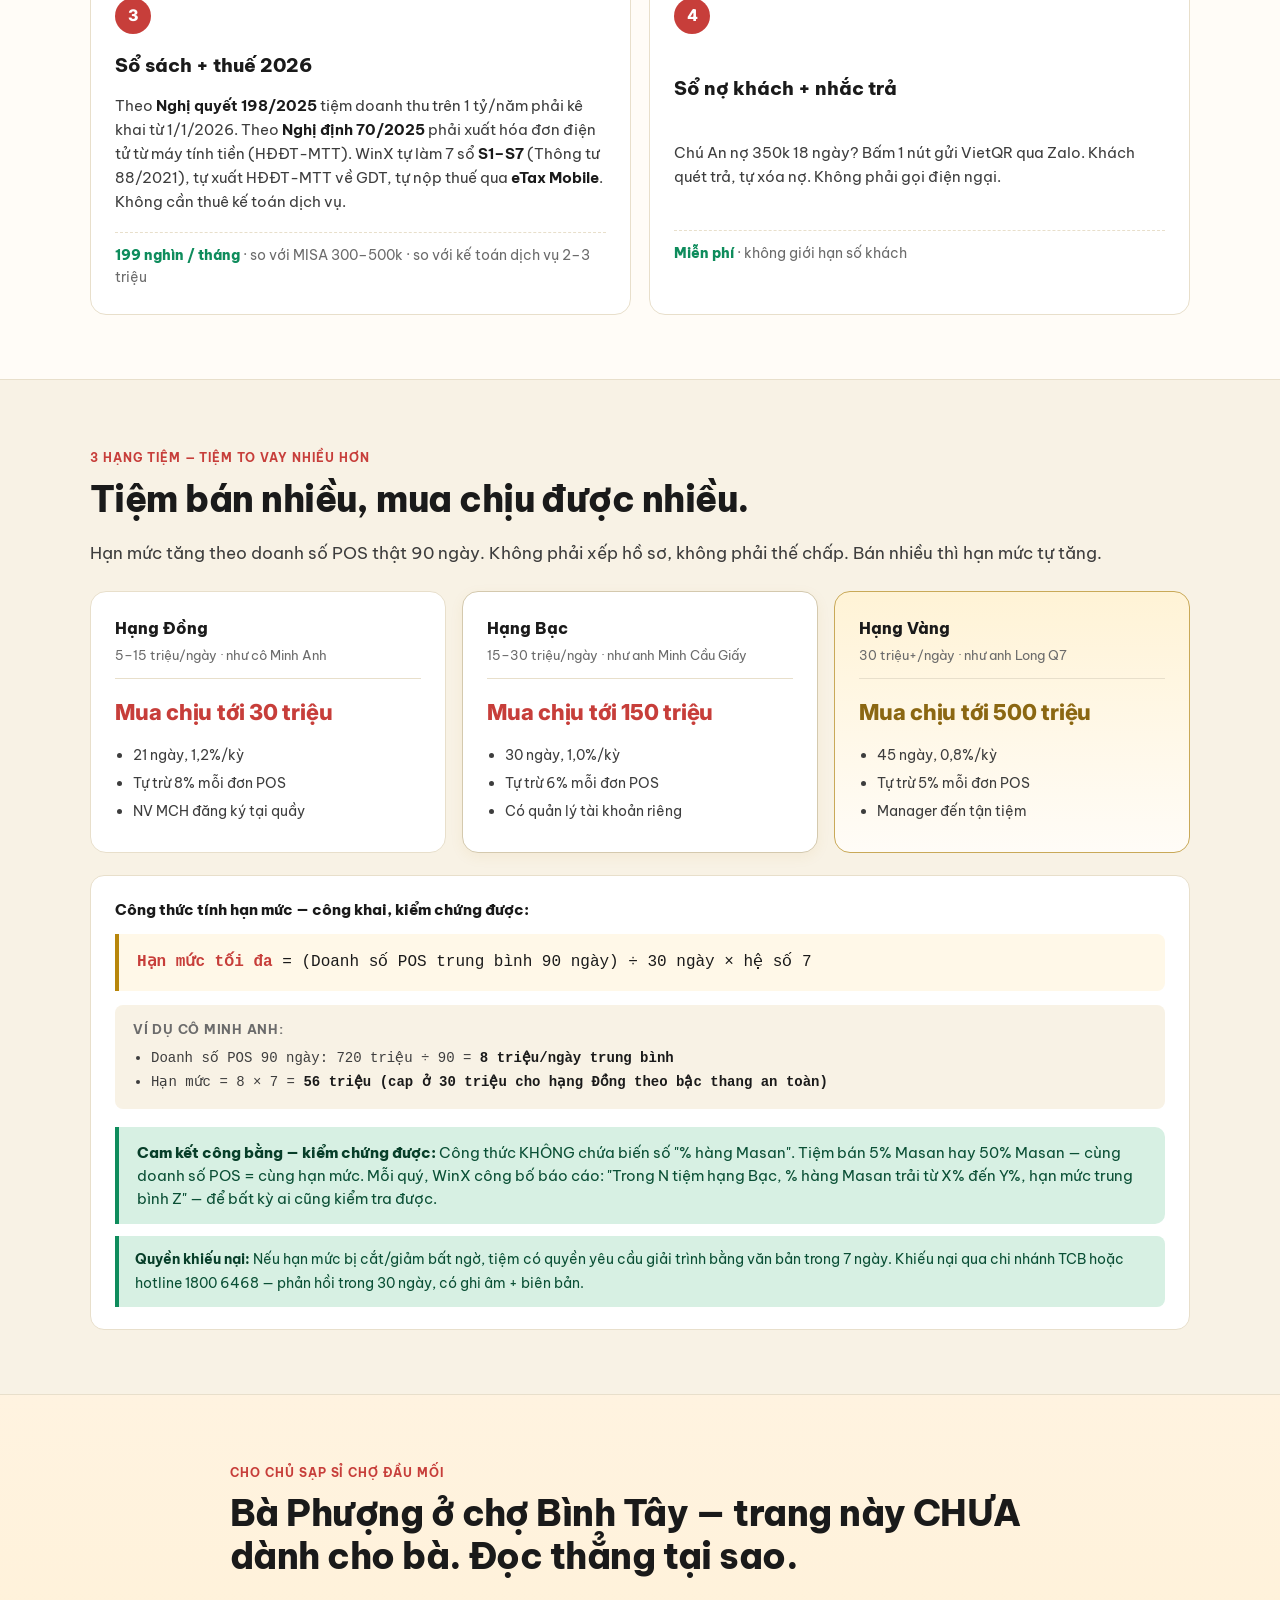
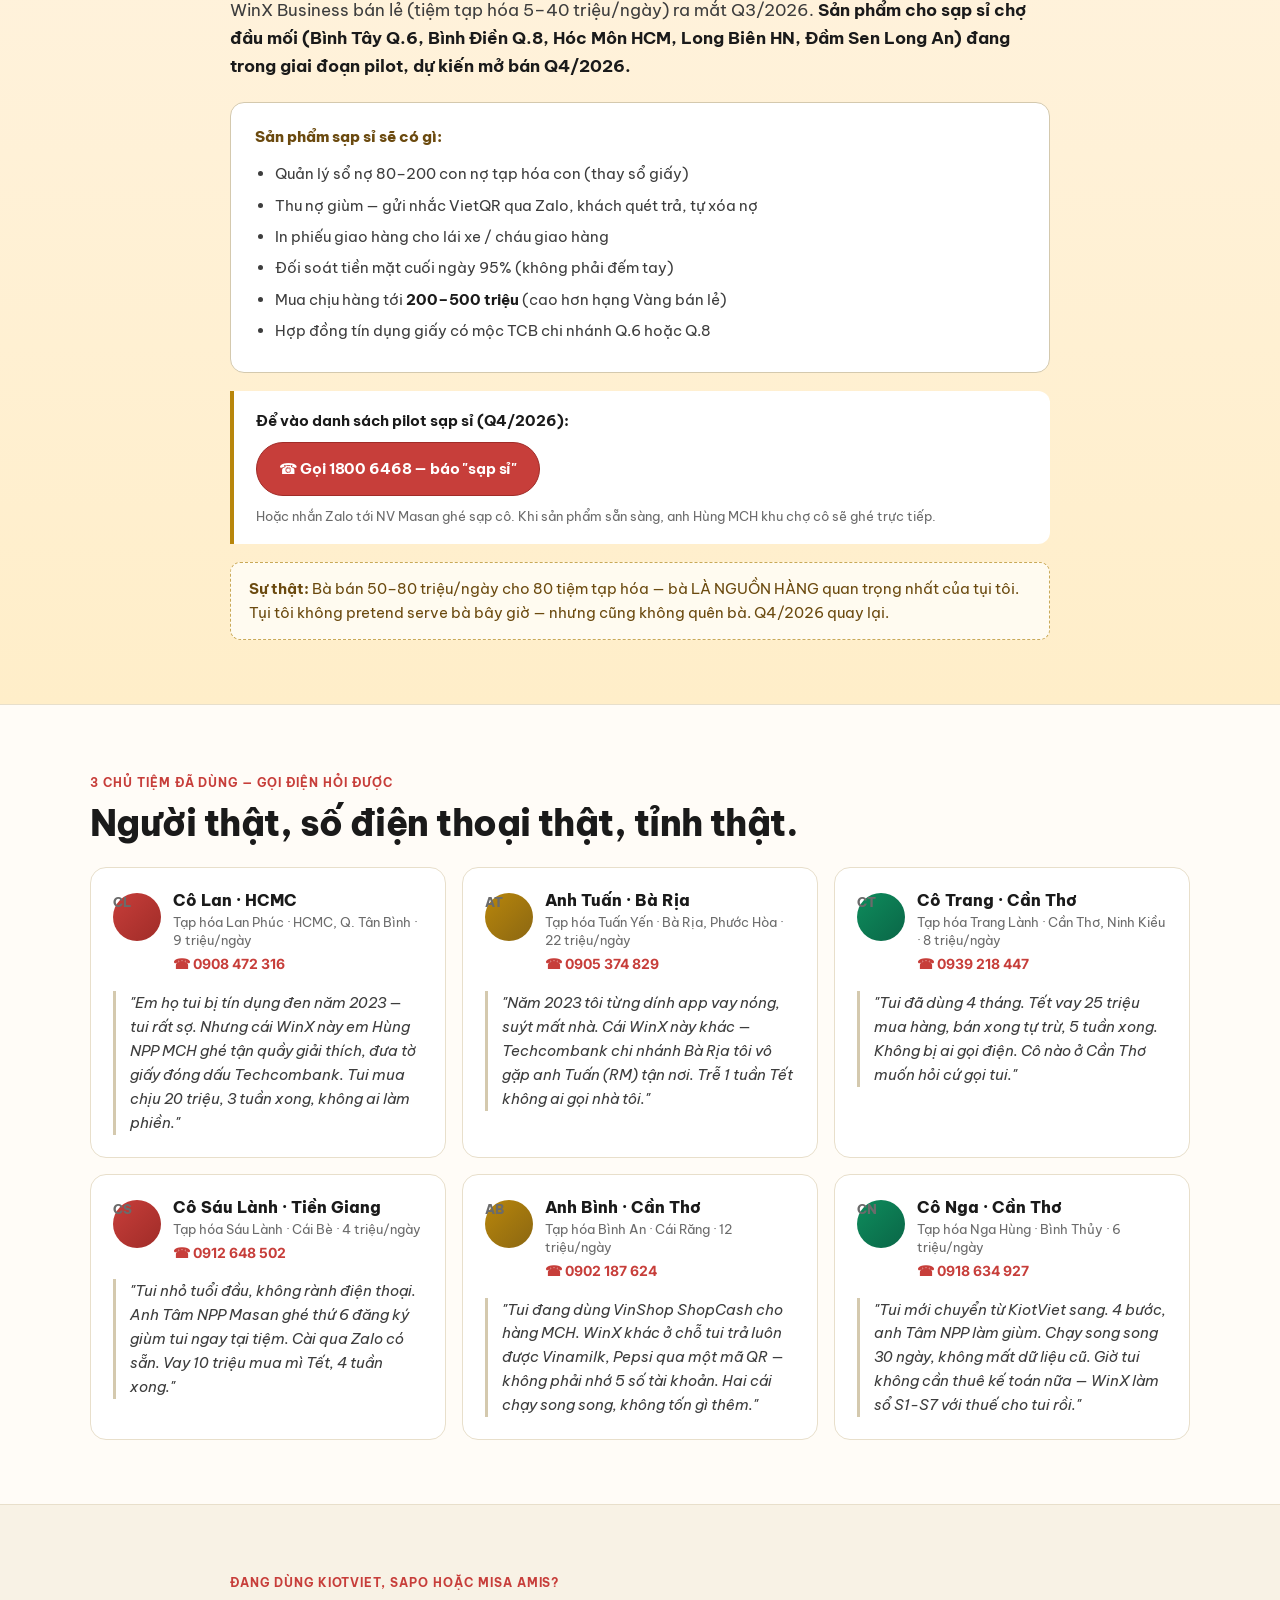
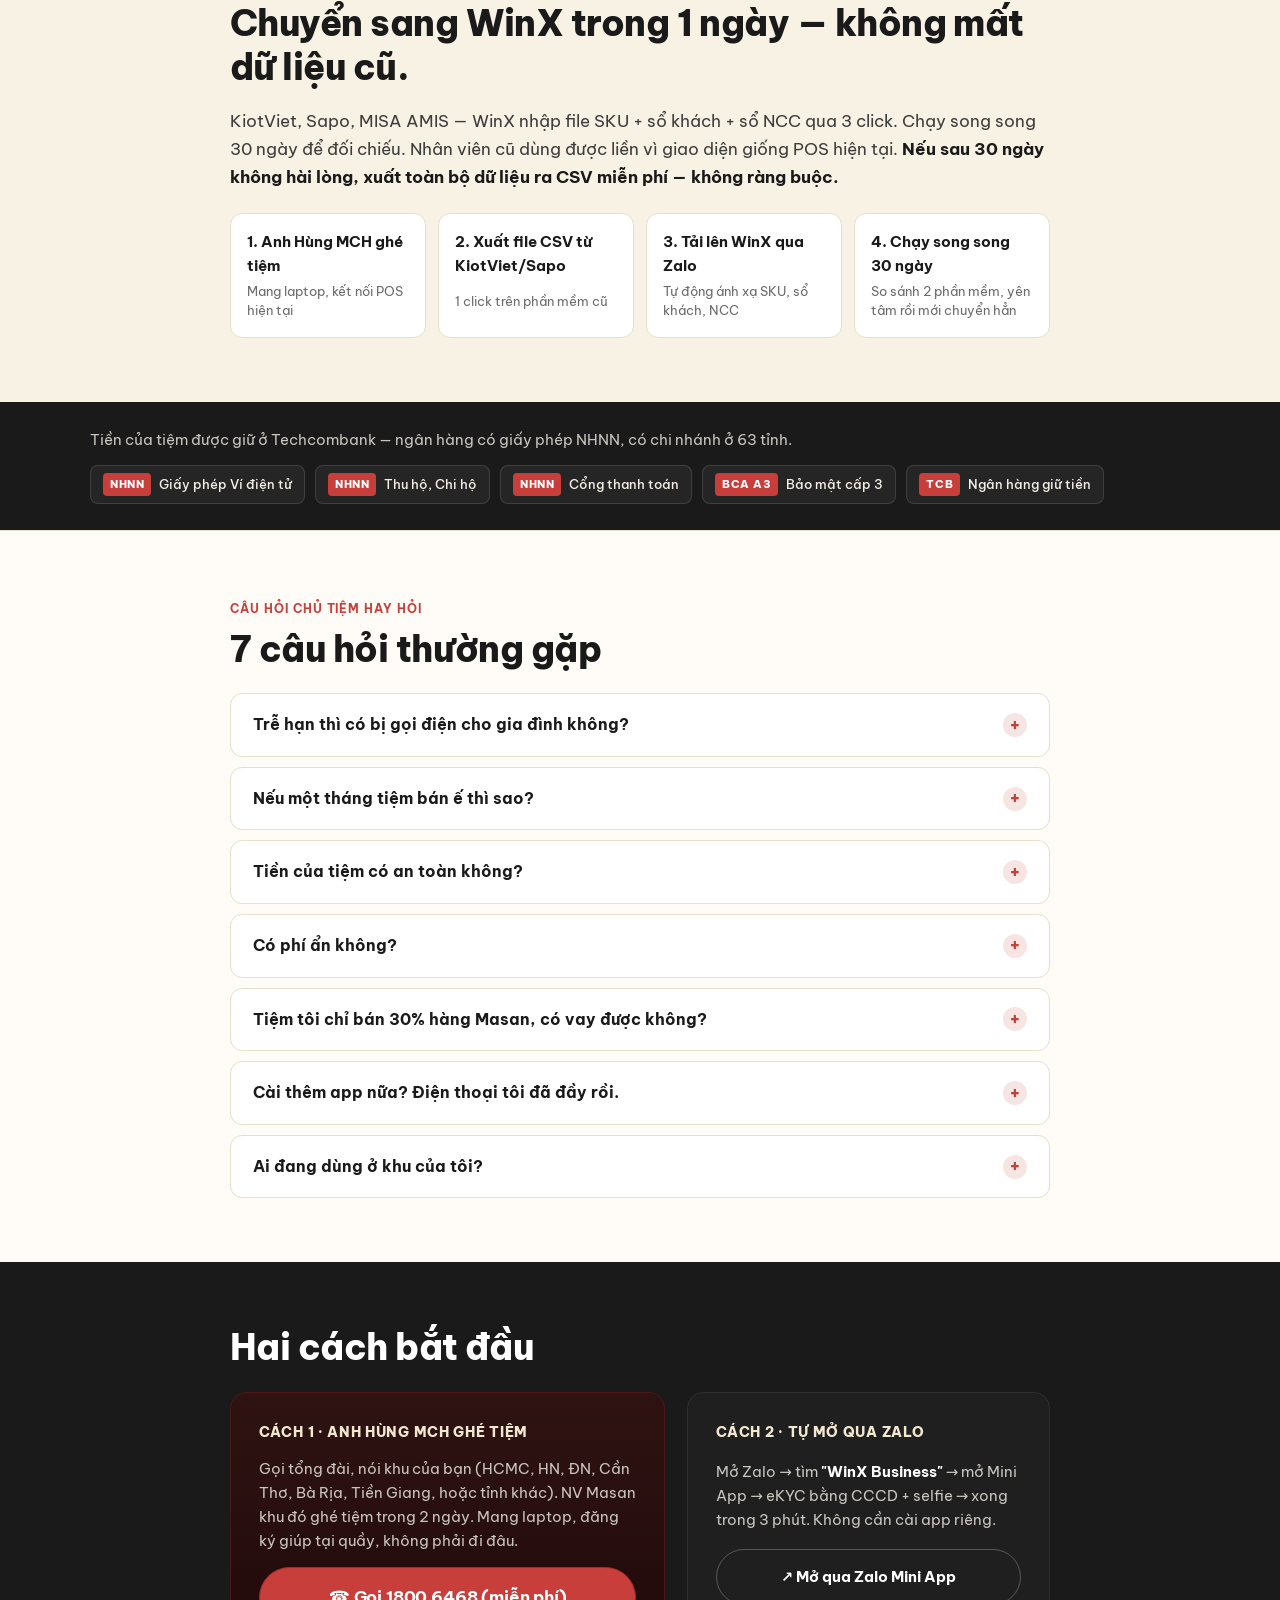
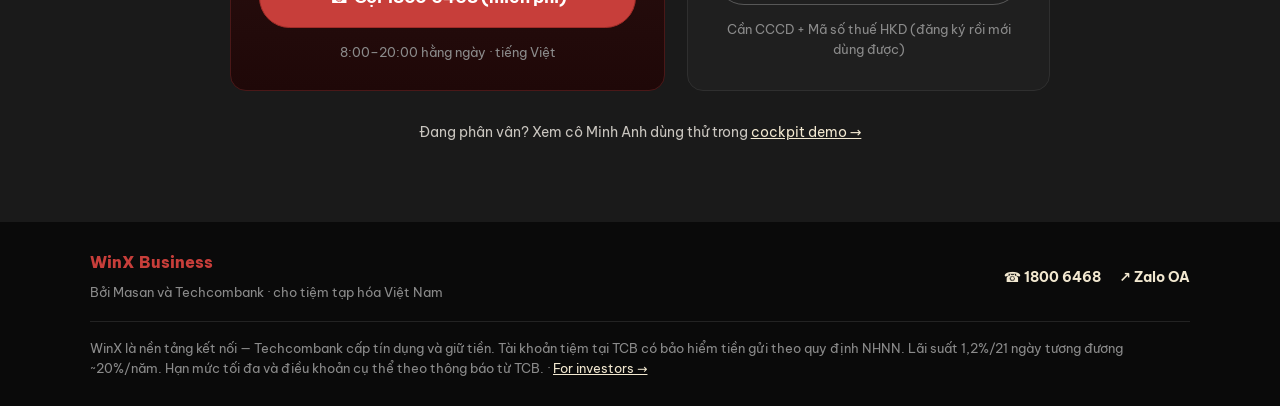
==== commit c18530a2: "Round 4: address R3 persona gaps · contract mock · countdown framing · segment nav R3 averages 6.8/4" ====
--- a/index.html
+++ b/index.html
@@ -67,7 +67,7 @@
           <li><span class="ck">✓</span> Trễ hạn <strong>KHÔNG đăng Facebook / Zalo / TikTok</strong></li>
           <li><span class="ck">✓</span> Trễ hạn chỉ ngưng giao hàng Masan + làm việc qua <strong>chi nhánh Techcombank</strong> gần nhất (63 tỉnh)</li>
         </ul>
-        <span class="c-promise-sub">Cam kết này có trong hợp đồng giấy do TCB ký đóng dấu. Không phải lời nói.</span>
+        <span class="c-promise-sub">Cam kết này có trong hợp đồng giấy do TCB ký đóng dấu. <a href="#contract">Xem mẫu hợp đồng có mộc TCB →</a></span>
       </div>
 
       <div class="c-cta-row">
@@ -140,7 +140,7 @@
     </div>
 
     <div class="c-vs" style="margin-top:18px;">
-      <span class="c-vs-cap">Bảng phí đầy đủ — không có phí ẩn</span>
+      <span class="c-vs-cap">Bảng phí đầy đủ cơ bản — không có phí ẩn</span>
       <div class="c-fee-grid">
         <div class="c-fee-row c-fee-free"><span>Phí mở tài khoản kinh doanh</span><strong>Miễn phí</strong></div>
         <div class="c-fee-row c-fee-free"><span>Phí duy trì tài khoản hàng tháng</span><strong>Miễn phí</strong></div>
@@ -153,6 +153,94 @@
         <div class="c-fee-row c-fee-free"><span>Phí xuất file dữ liệu khi đóng (export CSV)</span><strong>Miễn phí</strong></div>
         <div class="c-fee-row"><span>Phí dịch vụ sổ sách + thuế 2026 (tùy chọn)</span><strong>199 nghìn / tháng</strong></div>
       </div>
+    </div>
+
+    <div class="c-vs" style="margin-top:14px;">
+      <span class="c-vs-cap">Phí riêng cho hạng Bạc/Vàng (tiệm doanh thu &gt;15 triệu/ngày)</span>
+      <div class="c-fee-grid">
+        <div class="c-fee-row"><span>Phí RM dedicated (manager riêng) — hạng Vàng</span><strong>Miễn phí · cấp tự động</strong></div>
+        <div class="c-fee-row"><span>Phí chuyển khoản quốc tế (SWIFT wire) — nếu cần</span><strong>15 USD / lệnh + 0,1% giá trị</strong></div>
+        <div class="c-fee-row"><span>Phí mua/bán ngoại tệ (FX markup so với TCB mid-rate)</span><strong>0,5% (USD/VND) · 0,8% (CNY/VND)</strong></div>
+        <div class="c-fee-row"><span>Phí rút ngoại tệ tại ATM quốc tế</span><strong>2 USD / lệnh + FX markup</strong></div>
+        <div class="c-fee-row"><span>Phí SLA priority response (24/7 hotline)</span><strong>Miễn phí cho hạng Bạc/Vàng</strong></div>
+        <div class="c-fee-row"><span>RM ratio (manager phục vụ bao nhiêu tiệm)</span><strong>1 RM / 80 tiệm Bạc · 1 RM / 30 tiệm Vàng</strong></div>
+      </div>
+    </div>
+  </div>
+</section>
+
+<!-- ================== SEGMENT NAVIGATOR (hero-adjacent strip) ================== -->
+<section class="c-segnav">
+  <div class="c-segnav-inner">
+    <div class="c-segnav-row">
+      <span class="c-segnav-cap">Đọc đúng phần dành cho mình:</span>
+      <a class="c-segnav-chip" href="#dang-ky">Tiệm tạp hóa bán lẻ →</a>
+      <a class="c-segnav-chip" href="#vs-vinshop">Đang dùng VinShop ShopCash →</a>
+      <a class="c-segnav-chip c-segnav-chip-warn" href="#contract">Đã từng dính app vay nóng →</a>
+      <a class="c-segnav-chip c-segnav-chip-amber" href="#wholesaler">Chủ sạp sỉ chợ đầu mối →</a>
+      <a class="c-segnav-chip" href="npp.html">NV phân phối Masan (NPP/DSR) →</a>
+    </div>
+  </div>
+</section>
+
+<!-- ================== CONTRACT MOCKUP (for anh Tùng / app-loan PTSD) ================== -->
+<section class="c-sec c-sec-contract" id="contract">
+  <div class="c-sec-inner c-sec-narrow">
+    <span class="c-sec-tag">Mẫu hợp đồng có mộc TCB</span>
+    <h2 class="c-h2">Cam kết "không gọi gia đình" có TRONG hợp đồng giấy.</h2>
+    <p class="c-p">
+      Tiệm ký hợp đồng tín dụng giấy với Techcombank (không phải WinX). Hợp đồng có 8 trang, in tại chi nhánh TCB gần nhất, ký tay bởi giám đốc chi nhánh + chủ tiệm, đóng mộc đỏ TCB. <strong>Tiệm cầm về cất tủ.</strong> Trễ hạn — tiệm vác hợp đồng ra chi nhánh, không cần cãi nhau với app.
+    </p>
+
+    <div class="c-contract-mock">
+      <div class="c-contract-page">
+        <div class="c-contract-header">
+          <div class="c-contract-logo">
+            <span class="c-contract-logo-mark">TCB</span>
+            <span class="c-contract-logo-name">Techcombank</span>
+          </div>
+          <div class="c-contract-meta">
+            <strong>HỢP ĐỒNG TÍN DỤNG MUA CHỊU HÀNG HÓA</strong>
+            <span>Số: TCB-WX-2026-00<span style="color:#999;">X</span> · Trang 4/8</span>
+          </div>
+        </div>
+
+        <div class="c-contract-body">
+          <p><strong>Điều 7. Cam kết về hành vi thu hồi nợ khi trễ hạn</strong></p>
+          <p>7.1. Trường hợp Bên vay trễ hạn thanh toán theo lịch quy định tại Điều 5, Techcombank cam kết:</p>
+          <ul class="c-contract-list">
+            <li><strong>(a)</strong> KHÔNG liên hệ, gọi điện, nhắn tin tới bất kỳ thành viên gia đình nào của Bên vay (cha, mẹ, vợ/chồng, con, anh chị em ruột) với mục đích thu hồi nợ;</li>
+            <li><strong>(b)</strong> KHÔNG đến nhà riêng của Bên vay hoặc địa chỉ thường trú đăng ký của thành viên gia đình;</li>
+            <li><strong>(c)</strong> KHÔNG đăng tải, chia sẻ, hoặc phát tán hình ảnh, thông tin cá nhân của Bên vay trên mạng xã hội (Facebook, Zalo, TikTok, Instagram, hoặc bất kỳ nền tảng nào);</li>
+            <li><strong>(d)</strong> KHÔNG sử dụng dịch vụ thu hồi nợ bên thứ ba có hành vi đe dọa, quấy rối, hoặc gây áp lực tinh thần.</li>
+          </ul>
+          <p>7.2. Biện pháp khắc phục duy nhất khi trễ hạn: <strong>(i)</strong> Tạm ngưng cung ứng hàng Masan tới tiệm cho đến khi khoản nợ được thanh toán; <strong>(ii)</strong> Trao đổi trực tiếp giữa chủ tiệm và RM TCB tại chi nhánh đăng ký.</p>
+          <p>7.3. Vi phạm điều khoản này: Bên vay có quyền khiếu nại tới <strong>Phòng Khách hàng SME — Techcombank, hotline 1800 6468</strong>. TCB cam kết phản hồi và bồi thường nếu xác minh vi phạm.</p>
+        </div>
+
+        <div class="c-contract-footer">
+          <div class="c-contract-sig">
+            <span class="c-contract-sig-cap">Chủ tiệm ký</span>
+            <span class="c-contract-sig-line">_________________</span>
+            <span class="c-contract-sig-name">Họ tên: ___________________</span>
+            <span class="c-contract-sig-name">CCCD: ___________________</span>
+          </div>
+          <div class="c-contract-sig c-contract-sig-tcb">
+            <span class="c-contract-sig-cap">Giám đốc CN TCB</span>
+            <span class="c-contract-sig-line">_________________</span>
+            <span class="c-contract-sig-name">Lê Minh Tuấn</span>
+            <span class="c-contract-sig-name">CN Bà Rịa-Vũng Tàu</span>
+          </div>
+          <div class="c-contract-stamp" aria-hidden="true">
+            <span class="c-stamp-text-top">TECHCOMBANK</span>
+            <span class="c-stamp-text-mid">ĐÃ KÝ</span>
+            <span class="c-stamp-text-bot">CN BÀ RỊA · 2026</span>
+          </div>
+        </div>
+      </div>
+      <p class="c-contract-cap">
+        Mẫu trang 4/8 hợp đồng tín dụng TCB. Tiệm nhận bản gốc giấy có mộc đỏ và chữ ký tay giám đốc chi nhánh khi đăng ký. <strong>Không phải PDF, không phải web, không phải email.</strong>
+      </p>
     </div>
   </div>
 </section>
@@ -185,6 +273,17 @@
       <strong>Khi nào nên giữ VinShop ShopCash:</strong> tiệm chỉ cần mua chịu hàng MCH qua mạng VinShop, không cần gom NPP non-VinShop, không cần sổ sách thuế, không muốn đổi gì.<br><br>
       <strong>Khi nào nên thử thêm WinX:</strong> tiệm đặt hàng từ nhiều NPP ngoài mạng VinShop (Heineken, Acecook, P&amp;G, đường, dầu ăn), hoặc lo về kê khai thuế 2026, hoặc muốn chuyển tiền ra cho mọi NPP qua 1 mã QR thay vì 7 số tài khoản. Hai cái có thể chạy song song — Zalo Mini App không tốn cài đặt.
     </div>
+
+    <div class="c-vs-bridge">
+      <strong>Lời mời cho user VinShop ShopCash đang dùng tốt:</strong>
+      <p>Cô đang dùng VinShop ShopCash 2 năm, miễn lãi 40 ngày — đừng đổi. <strong>Giữ ShopCash cho hàng MCH.</strong> Cài thêm WinX qua Zalo Mini App (miễn phí, không phải app riêng) chỉ để dùng 2 việc VinShop chưa làm được:</p>
+      <ul>
+        <li><strong>Gom payment cho Heineken / Acecook / Vinamilk / P&amp;G</strong> qua 1 mã QR — bỏ 7 số tài khoản</li>
+        <li><strong>Sổ sách kê khai thuế 2026</strong> (NQ 198 + sổ S1-S7) qua 199k/tháng — rẻ hơn MISA</li>
+      </ul>
+      <p class="c-vs-bridge-note">Mua chịu WinX chỉ thử khi cô cần thêm hạn mức ngoài 50tr ShopCash. Không đổi, không lock-in, không ràng buộc. Sau 30 ngày không thấy ích — xóa khỏi Zalo, hết.</p>
+      <a class="c-cta-primary" href="https://zalo.me/winx-business" rel="noopener">↗ Cài thử WinX qua Zalo (giữ VinShop)</a>
+    </div>
   </div>
 </section>
 
@@ -272,15 +371,59 @@
       </article>
     </div>
 
-    <p class="c-fairness">
-      <strong>Cam kết công bằng:</strong> Hạn mức và lãi suất KHÔNG phụ thuộc vào việc tiệm bán bao nhiêu hàng Masan. Tiệm bán nhiều Vinamilk, Pepsi, Unilever — vẫn được hạn mức như nhau. Công thức tính hạn mức công khai: <strong>7-10 ngày doanh thu POS trung bình</strong>, không có biến số "% hàng Masan" trong công thức.
+    <div class="c-formula">
+      <strong>Công thức tính hạn mức — công khai, kiểm chứng được:</strong>
+      <div class="c-formula-math">
+        <span class="c-formula-line"><strong>Hạn mức tối đa</strong> = (Doanh số POS trung bình 90 ngày) ÷ 30 ngày × hệ số 7</span>
+      </div>
+      <div class="c-formula-example">
+        <span class="c-formula-cap">Ví dụ cô Minh Anh:</span>
+        <ul>
+          <li>Doanh số POS 90 ngày: 720 triệu ÷ 90 = <strong>8 triệu/ngày trung bình</strong></li>
+          <li>Hạn mức = 8 × 7 = <strong>56 triệu (cap ở 30 triệu cho hạng Đồng theo bậc thang an toàn)</strong></li>
+        </ul>
+      </div>
+      <p class="c-fairness">
+        <strong>Cam kết công bằng — kiểm chứng được:</strong> Công thức KHÔNG chứa biến số "% hàng Masan". Tiệm bán 5% Masan hay 50% Masan — cùng doanh số POS = cùng hạn mức. Mỗi quý, WinX công bố báo cáo: "Trong N tiệm hạng Bạc, % hàng Masan trải từ X% đến Y%, hạn mức trung bình Z" — để bất kỳ ai cũng kiểm tra được.
+      </p>
+      <p class="c-fairness-appeal">
+        <strong>Quyền khiếu nại:</strong> Nếu hạn mức bị cắt/giảm bất ngờ, tiệm có quyền yêu cầu giải trình bằng văn bản trong 7 ngày. Khiếu nại qua chi nhánh TCB hoặc hotline 1800 6468 — phản hồi trong 30 ngày, có ghi âm + biên bản.
+      </p>
+    </div>
+
+  </div>
+</section>
+
+<!-- ================== WHOLESALER DEDICATED SECTION (for bà Phượng) ================== -->
+<section class="c-sec c-sec-wholesale" id="wholesaler">
+  <div class="c-sec-inner c-sec-narrow">
+    <span class="c-sec-tag">Cho chủ sạp sỉ chợ đầu mối</span>
+    <h2 class="c-h2">Bà Phượng ở chợ Bình Tây — trang này CHƯA dành cho bà. Đọc thẳng tại sao.</h2>
+    <p class="c-p">
+      WinX Business bán lẻ (tiệm tạp hóa 5–40 triệu/ngày) ra mắt Q3/2026. <strong>Sản phẩm cho sạp sỉ chợ đầu mối (Bình Tây Q.6, Bình Điền Q.8, Hóc Môn HCM, Long Biên HN, Đầm Sen Long An) đang trong giai đoạn pilot, dự kiến mở bán Q4/2026.</strong>
     </p>
 
-    <div class="c-wholesaler-note">
-      <strong>Cô là chủ sạp sỉ chợ đầu mối (Bình Tây, Bình Điền, Hóc Môn, Long Biên)?</strong>
-      <p>Trang này hiện đang dành cho tiệm bán lẻ. Sản phẩm cho chủ sạp sỉ (quản 80–200 tiệm con nợ, thu nợ giùm, in phiếu giao hàng cho thằng giao) đang trong giai đoạn pilot, dự kiến Q4/2026. Cô để lại số điện thoại — anh Hùng MCH khu sạp cô sẽ ghé khi sản phẩm sẵn sàng.</p>
-      <a class="c-wholesaler-cta" href="tel:18006468">☎ Gọi 1800 6468 để vào danh sách pilot sạp sỉ</a>
-    </div>
+    <div class="c-wholesale-features">
+      <strong>Sản phẩm sạp sỉ sẽ có gì:</strong>
+      <ul>
+        <li>Quản lý sổ nợ 80–200 con nợ tạp hóa con (thay sổ giấy)</li>
+        <li>Thu nợ giùm — gửi nhắc VietQR qua Zalo, khách quét trả, tự xóa nợ</li>
+        <li>In phiếu giao hàng cho lái xe / cháu giao hàng</li>
+        <li>Đối soát tiền mặt cuối ngày 95% (không phải đếm tay)</li>
+        <li>Mua chịu hàng tới <strong>200–500 triệu</strong> (cao hơn hạng Vàng bán lẻ)</li>
+        <li>Hợp đồng tín dụng giấy có mộc TCB chi nhánh Q.6 hoặc Q.8</li>
+      </ul>
+    </div>
+
+    <div class="c-wholesale-cta">
+      <strong>Để vào danh sách pilot sạp sỉ (Q4/2026):</strong>
+      <a class="c-cta-primary" href="tel:18006468">☎ Gọi 1800 6468 — báo "sạp sỉ"</a>
+      <span class="c-cta-sub">Hoặc nhắn Zalo tới NV Masan ghé sạp cô. Khi sản phẩm sẵn sàng, anh Hùng MCH khu chợ cô sẽ ghé trực tiếp.</span>
+    </div>
+
+    <p class="c-wholesale-honesty">
+      <strong>Sự thật:</strong> Bà bán 50–80 triệu/ngày cho 80 tiệm tạp hóa — bà LÀ NGUỒN HÀNG quan trọng nhất của tụi tôi. Tụi tôi không pretend serve bà bây giờ — nhưng cũng không quên bà. Q4/2026 quay lại.
+    </p>
   </div>
 </section>
 
@@ -291,11 +434,39 @@
     <h2 class="c-h2">Người thật, số điện thoại thật, tỉnh thật.</h2>
 
     <div class="c-test-grid c-test-grid-6">
-      <article class="c-test">
+      <article class="c-test c-test-featured">
         <div class="c-test-head">
-          <span class="c-test-avatar c-test-av-1">CT</span>
+          <span class="c-test-avatar c-test-av-1">CL</span>
           <div>
-            <strong>Cô Trang</strong>
+            <strong>Cô Lan · HCMC</strong>
+            <span>Tạp hóa Lan Phúc · HCMC, Q. Tân Bình · 9 triệu/ngày</span>
+            <a class="c-test-phone" href="tel:0908472316">☎ 0908 472 316</a>
+          </div>
+        </div>
+        <blockquote>
+          "Em họ tui bị tín dụng đen năm 2023 — tui rất sợ. Nhưng cái WinX này em Hùng NPP MCH ghé tận quầy giải thích, đưa tờ giấy đóng dấu Techcombank. Tui mua chịu 20 triệu, 3 tuần xong, không ai làm phiền."
+        </blockquote>
+      </article>
+
+      <article class="c-test c-test-featured">
+        <div class="c-test-head">
+          <span class="c-test-avatar c-test-av-2">AT</span>
+          <div>
+            <strong>Anh Tuấn · Bà Rịa</strong>
+            <span>Tạp hóa Tuấn Yến · Bà Rịa, Phước Hòa · 22 triệu/ngày</span>
+            <a class="c-test-phone" href="tel:0905374829">☎ 0905 374 829</a>
+          </div>
+        </div>
+        <blockquote>
+          "Năm 2023 tôi từng dính app vay nóng, suýt mất nhà. Cái WinX này khác — Techcombank chi nhánh Bà Rịa tôi vô gặp anh Tuấn (RM) tận nơi. Trễ 1 tuần Tết không ai gọi nhà tôi."
+        </blockquote>
+      </article>
+
+      <article class="c-test c-test-featured">
+        <div class="c-test-head">
+          <span class="c-test-avatar c-test-av-3">CT</span>
+          <div>
+            <strong>Cô Trang · Cần Thơ</strong>
             <span>Tạp hóa Trang Lành · Cần Thơ, Ninh Kiều · 8 triệu/ngày</span>
             <a class="c-test-phone" href="tel:0939218447">☎ 0939 218 447</a>
           </div>
@@ -307,43 +478,15 @@
 
       <article class="c-test">
         <div class="c-test-head">
-          <span class="c-test-avatar c-test-av-2">AT</span>
+          <span class="c-test-avatar c-test-av-1">CS</span>
           <div>
-            <strong>Anh Tuấn</strong>
-            <span>Tạp hóa Tuấn Yến · Bà Rịa, Phước Hòa · 22 triệu/ngày</span>
-            <a class="c-test-phone" href="tel:0905374829">☎ 0905 374 829</a>
-          </div>
-        </div>
-        <blockquote>
-          "Năm 2023 tôi từng dính app vay nóng, suýt mất nhà. Cái WinX này khác — Techcombank chi nhánh Bà Rịa tôi vô gặp anh Tuấn (RM) tận nơi. Trễ 1 tuần Tết không ai gọi nhà tôi."
-        </blockquote>
-      </article>
-
-      <article class="c-test">
-        <div class="c-test-head">
-          <span class="c-test-avatar c-test-av-3">CS</span>
-          <div>
-            <strong>Cô Sáu Lành</strong>
-            <span>Tạp hóa Sáu Lành · Tiền Giang, Cái Bè · 4 triệu/ngày</span>
+            <strong>Cô Sáu Lành · Tiền Giang</strong>
+            <span>Tạp hóa Sáu Lành · Cái Bè · 4 triệu/ngày</span>
             <a class="c-test-phone" href="tel:0912648502">☎ 0912 648 502</a>
           </div>
         </div>
         <blockquote>
           "Tui nhỏ tuổi đầu, không rành điện thoại. Anh Tâm NPP Masan ghé thứ 6 đăng ký giùm tui ngay tại tiệm. Cài qua Zalo có sẵn. Vay 10 triệu mua mì Tết, 4 tuần xong."
-        </blockquote>
-      </article>
-
-      <article class="c-test">
-        <div class="c-test-head">
-          <span class="c-test-avatar c-test-av-1">CL</span>
-          <div>
-            <strong>Cô Lan</strong>
-            <span>Tạp hóa Lan Phúc · HCMC, Q. Tân Bình · 9 triệu/ngày</span>
-            <a class="c-test-phone" href="tel:0908472316">☎ 0908 472 316</a>
-          </div>
-        </div>
-        <blockquote>
-          "Em họ tui bị tín dụng đen năm 2023 — tui rất sợ. Nhưng cái WinX này em Hùng NPP MCH ghé tận quầy giải thích, đưa tờ giấy đóng dấu Techcombank. Tui mua chịu 20 triệu, 3 tuần xong, không ai làm phiền."
         </blockquote>
       </article>
 
@@ -351,8 +494,8 @@
         <div class="c-test-head">
           <span class="c-test-avatar c-test-av-2">AB</span>
           <div>
-            <strong>Anh Bình</strong>
-            <span>Tạp hóa Bình An · Cần Thơ, Cái Răng · 12 triệu/ngày</span>
+            <strong>Anh Bình · Cần Thơ</strong>
+            <span>Tạp hóa Bình An · Cái Răng · 12 triệu/ngày</span>
             <a class="c-test-phone" href="tel:0902187624">☎ 0902 187 624</a>
           </div>
         </div>
@@ -365,8 +508,8 @@
         <div class="c-test-head">
           <span class="c-test-avatar c-test-av-3">CN</span>
           <div>
-            <strong>Cô Nga</strong>
-            <span>Tạp hóa Nga Hùng · Cần Thơ, Bình Thủy · 6 triệu/ngày</span>
+            <strong>Cô Nga · Cần Thơ</strong>
+            <span>Tạp hóa Nga Hùng · Bình Thủy · 6 triệu/ngày</span>
             <a class="c-test-phone" href="tel:0918634927">☎ 0918 634 927</a>
           </div>
         </div>
--- a/customer.css
+++ b/customer.css
@@ -570,6 +570,392 @@
   margin: 18px 0 0;
 }
 .c-fairness strong{ color: #073E29; font-weight: 800; }
+
+/* =====================================================
+   SEGMENT NAVIGATOR (hero-adjacent strip)
+   ===================================================== */
+.c-segnav{
+  background: var(--ink);
+  padding: 14px 22px;
+  border-bottom: 1px solid #2F2F2F;
+}
+.c-segnav-inner{
+  max-width: 1100px;
+  margin: 0 auto;
+}
+.c-segnav-row{
+  display: flex;
+  flex-wrap: wrap;
+  align-items: center;
+  gap: 10px;
+}
+.c-segnav-cap{
+  color: #C9C5BF;
+  font-size: 13px;
+  font-weight: 600;
+  letter-spacing: 0.02em;
+  margin-right: 6px;
+}
+.c-segnav-chip{
+  display: inline-flex;
+  align-items: center;
+  padding: 7px 13px;
+  background: rgba(255,255,255,0.08);
+  border: 1px solid rgba(255,255,255,0.18);
+  color: #FFFCF7;
+  border-radius: 999px;
+  font-size: 13px;
+  font-weight: 600;
+  transition: background .15s ease, border-color .15s ease;
+}
+.c-segnav-chip:hover{
+  background: rgba(199,62,58,0.18);
+  border-color: var(--red);
+}
+.c-segnav-chip-warn{
+  background: rgba(194,129,22,0.16);
+  border-color: rgba(194,129,22,0.45);
+  color: #FFE8C7;
+}
+.c-segnav-chip-amber{
+  background: rgba(184,134,11,0.16);
+  border-color: rgba(184,134,11,0.45);
+  color: #FFF3D6;
+}
+
+/* =====================================================
+   CONTRACT MOCKUP (anh Tùng / app-loan PTSD)
+   ===================================================== */
+.c-sec-contract{ background: #FBF9F3; }
+.c-contract-mock{
+  margin-top: 24px;
+  display: grid;
+  gap: 14px;
+}
+.c-contract-page{
+  background: #FFFBF0;
+  border: 1px solid #D4C9AE;
+  border-radius: 8px;
+  padding: 28px 30px;
+  box-shadow: 0 8px 28px rgba(60, 40, 0, 0.10), 0 2px 6px rgba(60, 40, 0, 0.06);
+  position: relative;
+  font-family: 'Be Vietnam Pro', serif;
+  color: #1A1A1A;
+  background-image:
+    linear-gradient(rgba(212, 201, 174, 0.18) 1px, transparent 1px);
+  background-size: 100% 28px;
+}
+.c-contract-header{
+  display: grid;
+  grid-template-columns: auto 1fr;
+  gap: 18px;
+  align-items: center;
+  border-bottom: 2px solid var(--red);
+  padding-bottom: 14px;
+  margin-bottom: 18px;
+}
+.c-contract-logo{
+  display: flex;
+  align-items: center;
+  gap: 10px;
+}
+.c-contract-logo-mark{
+  background: var(--red);
+  color: #fff;
+  font-weight: 800;
+  font-size: 16px;
+  padding: 8px 12px;
+  border-radius: 6px;
+  letter-spacing: 0.04em;
+}
+.c-contract-logo-name{
+  font-weight: 800;
+  font-size: 18px;
+  color: var(--red-2);
+  letter-spacing: -0.01em;
+}
+.c-contract-meta strong{
+  display: block;
+  font-size: 13.5px;
+  font-weight: 800;
+  letter-spacing: 0.05em;
+  text-transform: uppercase;
+}
+.c-contract-meta span{
+  display: block;
+  font-size: 11.5px;
+  color: var(--ink-3);
+  margin-top: 4px;
+}
+.c-contract-body p{
+  margin: 0 0 10px;
+  font-size: 13.5px;
+  line-height: 1.85;
+}
+.c-contract-body p strong{ font-weight: 700; color: var(--ink); }
+.c-contract-list{
+  margin: 4px 0 14px;
+  padding-left: 0;
+  list-style: none;
+}
+.c-contract-list li{
+  font-size: 13.5px;
+  line-height: 1.75;
+  padding-left: 36px;
+  position: relative;
+  margin-bottom: 8px;
+}
+.c-contract-list li strong{
+  position: absolute;
+  left: 8px;
+  font-weight: 700;
+  color: var(--red);
+}
+.c-contract-footer{
+  display: grid;
+  grid-template-columns: 1fr 1fr auto;
+  gap: 24px;
+  align-items: end;
+  margin-top: 36px;
+  padding-top: 22px;
+  border-top: 1px dashed var(--line-2);
+  position: relative;
+}
+.c-contract-sig{
+  display: grid;
+  gap: 4px;
+}
+.c-contract-sig-cap{
+  font-size: 11px;
+  text-transform: uppercase;
+  letter-spacing: 0.07em;
+  font-weight: 700;
+  color: var(--ink-3);
+}
+.c-contract-sig-line{
+  font-family: 'Inter', monospace;
+  color: #6B6B6B;
+  font-size: 14px;
+  margin-top: 2px;
+}
+.c-contract-sig-name{
+  font-size: 12.5px;
+  color: var(--ink-2);
+}
+.c-contract-sig-tcb .c-contract-sig-name:nth-child(3){
+  font-weight: 700;
+  font-style: italic;
+  font-family: 'Be Vietnam Pro', cursive;
+  font-size: 16px;
+  color: #2D2A21;
+}
+.c-contract-stamp{
+  width: 110px;
+  height: 110px;
+  border: 3px solid var(--red);
+  border-radius: 50%;
+  display: flex;
+  flex-direction: column;
+  align-items: center;
+  justify-content: center;
+  transform: rotate(-8deg);
+  background: rgba(199,62,58,0.06);
+  color: var(--red);
+}
+.c-stamp-text-top, .c-stamp-text-mid, .c-stamp-text-bot{
+  font-weight: 800;
+  letter-spacing: 0.06em;
+  font-family: 'Inter', sans-serif;
+}
+.c-stamp-text-top{ font-size: 10px; }
+.c-stamp-text-mid{ font-size: 18px; margin: 3px 0; }
+.c-stamp-text-bot{ font-size: 8px; opacity: 0.85; }
+.c-contract-cap{
+  text-align: center;
+  font-size: 13.5px;
+  color: var(--ink-3);
+  line-height: 1.6;
+  margin: 0;
+  font-style: italic;
+}
+.c-contract-cap strong{ color: var(--ink); font-style: normal; }
+
+/* =====================================================
+   WHOLESALER DEDICATED SECTION (bà Phượng)
+   ===================================================== */
+.c-sec-wholesale{ background: linear-gradient(180deg, #FFF3E0 0%, #FFEEC9 100%); }
+.c-wholesale-features{
+  background: var(--card);
+  border: 1px solid #D4C9AE;
+  border-radius: 14px;
+  padding: 22px 24px;
+  margin: 22px 0 18px;
+}
+.c-wholesale-features > strong{
+  display: block;
+  font-size: 15px;
+  font-weight: 800;
+  color: #6B4A0F;
+  margin-bottom: 12px;
+}
+.c-wholesale-features ul{
+  margin: 0;
+  padding-left: 20px;
+  font-size: 14.5px;
+  line-height: 1.75;
+  color: var(--ink-2);
+}
+.c-wholesale-features ul li{ margin-bottom: 6px; }
+.c-wholesale-features ul strong{ color: var(--ink); }
+.c-wholesale-cta{
+  display: grid;
+  gap: 10px;
+  margin: 18px 0;
+  padding: 18px 22px;
+  background: var(--card);
+  border-left: 4px solid var(--gold);
+  border-radius: 0 12px 12px 0;
+}
+.c-wholesale-cta > strong{
+  font-size: 14.5px;
+  font-weight: 700;
+  color: var(--ink);
+}
+.c-wholesale-cta .c-cta-primary{ justify-self: start; }
+.c-wholesale-cta .c-cta-sub{
+  text-align: left;
+  font-size: 12.5px;
+  color: var(--ink-3);
+}
+.c-wholesale-honesty{
+  background: #FFFBF0;
+  border: 1px dashed #C9A958;
+  border-radius: 10px;
+  padding: 14px 18px;
+  font-size: 14.5px;
+  line-height: 1.65;
+  color: #6B4A0F;
+  margin: 14px 0 0;
+}
+
+/* =====================================================
+   VINSHOP BRIDGE OFFER (cô Nhi)
+   ===================================================== */
+.c-vs-bridge{
+  margin-top: 18px;
+  background: linear-gradient(180deg, #EEEEFF 0%, #FFFFFF 100%);
+  border: 2px solid #C9C5F3;
+  border-radius: 14px;
+  padding: 22px 24px;
+}
+.c-vs-bridge > strong{
+  display: block;
+  font-size: 15.5px;
+  font-weight: 800;
+  color: #3730A3;
+  margin-bottom: 10px;
+}
+.c-vs-bridge p{
+  margin: 0 0 10px;
+  font-size: 14.5px;
+  line-height: 1.65;
+  color: var(--ink-2);
+}
+.c-vs-bridge p strong{ color: var(--ink); }
+.c-vs-bridge ul{
+  margin: 0 0 12px;
+  padding-left: 18px;
+  font-size: 14px;
+  line-height: 1.7;
+  color: var(--ink-2);
+}
+.c-vs-bridge ul li{ margin-bottom: 4px; }
+.c-vs-bridge ul strong{ color: var(--ink); }
+.c-vs-bridge-note{
+  font-size: 13px !important;
+  color: var(--ink-3) !important;
+  font-style: italic;
+  padding-top: 8px;
+  border-top: 1px dashed #C9C5F3;
+}
+.c-vs-bridge .c-cta-primary{ background: #4F46E5; border-color: #3730A3; }
+.c-vs-bridge .c-cta-primary:hover{ background: #3730A3; }
+
+/* =====================================================
+   FEATURED TESTIMONIALS (first 3 = priority cities)
+   ===================================================== */
+.c-test-featured{
+  background: linear-gradient(180deg, #FFFDF5 0%, #FFFCF7 100%);
+  border-color: var(--gold);
+  border-left: 4px solid var(--red);
+}
+
+/* =====================================================
+   CREDIT FORMULA (anh Tài)
+   ===================================================== */
+.c-formula{
+  background: var(--card);
+  border: 1px solid var(--line);
+  border-radius: 14px;
+  padding: 22px 24px;
+  margin-top: 22px;
+}
+.c-formula > strong:first-child{
+  display: block;
+  font-size: 15px;
+  font-weight: 800;
+  color: var(--ink);
+  margin-bottom: 12px;
+}
+.c-formula-math{
+  background: #FFF8E8;
+  border-left: 4px solid var(--gold);
+  border-radius: 0 8px 8px 0;
+  padding: 16px 18px;
+  margin-bottom: 14px;
+  font-family: 'JetBrains Mono', monospace;
+}
+.c-formula-line{
+  font-size: 16px;
+  color: var(--ink);
+  line-height: 1.55;
+}
+.c-formula-line strong{ color: var(--red); font-weight: 700; }
+.c-formula-example{
+  padding: 14px 18px;
+  background: var(--bg-2);
+  border-radius: 8px;
+  margin-bottom: 14px;
+}
+.c-formula-cap{
+  display: block;
+  font-size: 12.5px;
+  text-transform: uppercase;
+  letter-spacing: 0.06em;
+  color: var(--ink-3);
+  font-weight: 700;
+  margin-bottom: 8px;
+}
+.c-formula-example ul{
+  margin: 0;
+  padding-left: 18px;
+  font-size: 14px;
+  line-height: 1.7;
+  color: var(--ink-2);
+  font-family: 'JetBrains Mono', monospace;
+}
+.c-formula-example ul strong{ color: var(--ink); }
+.c-fairness-appeal{
+  background: var(--good-soft);
+  border-left: 4px solid var(--good);
+  padding: 12px 16px;
+  border-radius: 0 8px 8px 0;
+  font-size: 14px;
+  line-height: 1.65;
+  color: #0A4F35;
+  margin: 12px 0 0;
+}
+.c-fairness-appeal strong{ color: #073E29; font-weight: 700; }
 
 /* =====================================================
    VS VINSHOP COMPARISON
@@ -1055,4 +1441,13 @@
   .c-vs-table th, .c-vs-table td{ padding: 10px; }
   .c-faq summary{ font-size: 15px; padding: 14px 18px; padding-right: 46px; }
   .c-faq summary::after{ right: 16px; }
-}
+  .c-segnav-row{ flex-direction: column; align-items: stretch; }
+  .c-segnav-chip{ justify-content: center; }
+  .c-contract-page{ padding: 20px 18px; }
+  .c-contract-footer{ grid-template-columns: 1fr; gap: 20px; }
+  .c-contract-stamp{ justify-self: center; }
+  .c-fee-grid{ grid-template-columns: 1fr; }
+  .c-pitch{ grid-template-columns: 1fr; }
+  .c-formula-math{ padding: 12px; }
+  .c-formula-line{ font-size: 14px; }
+}
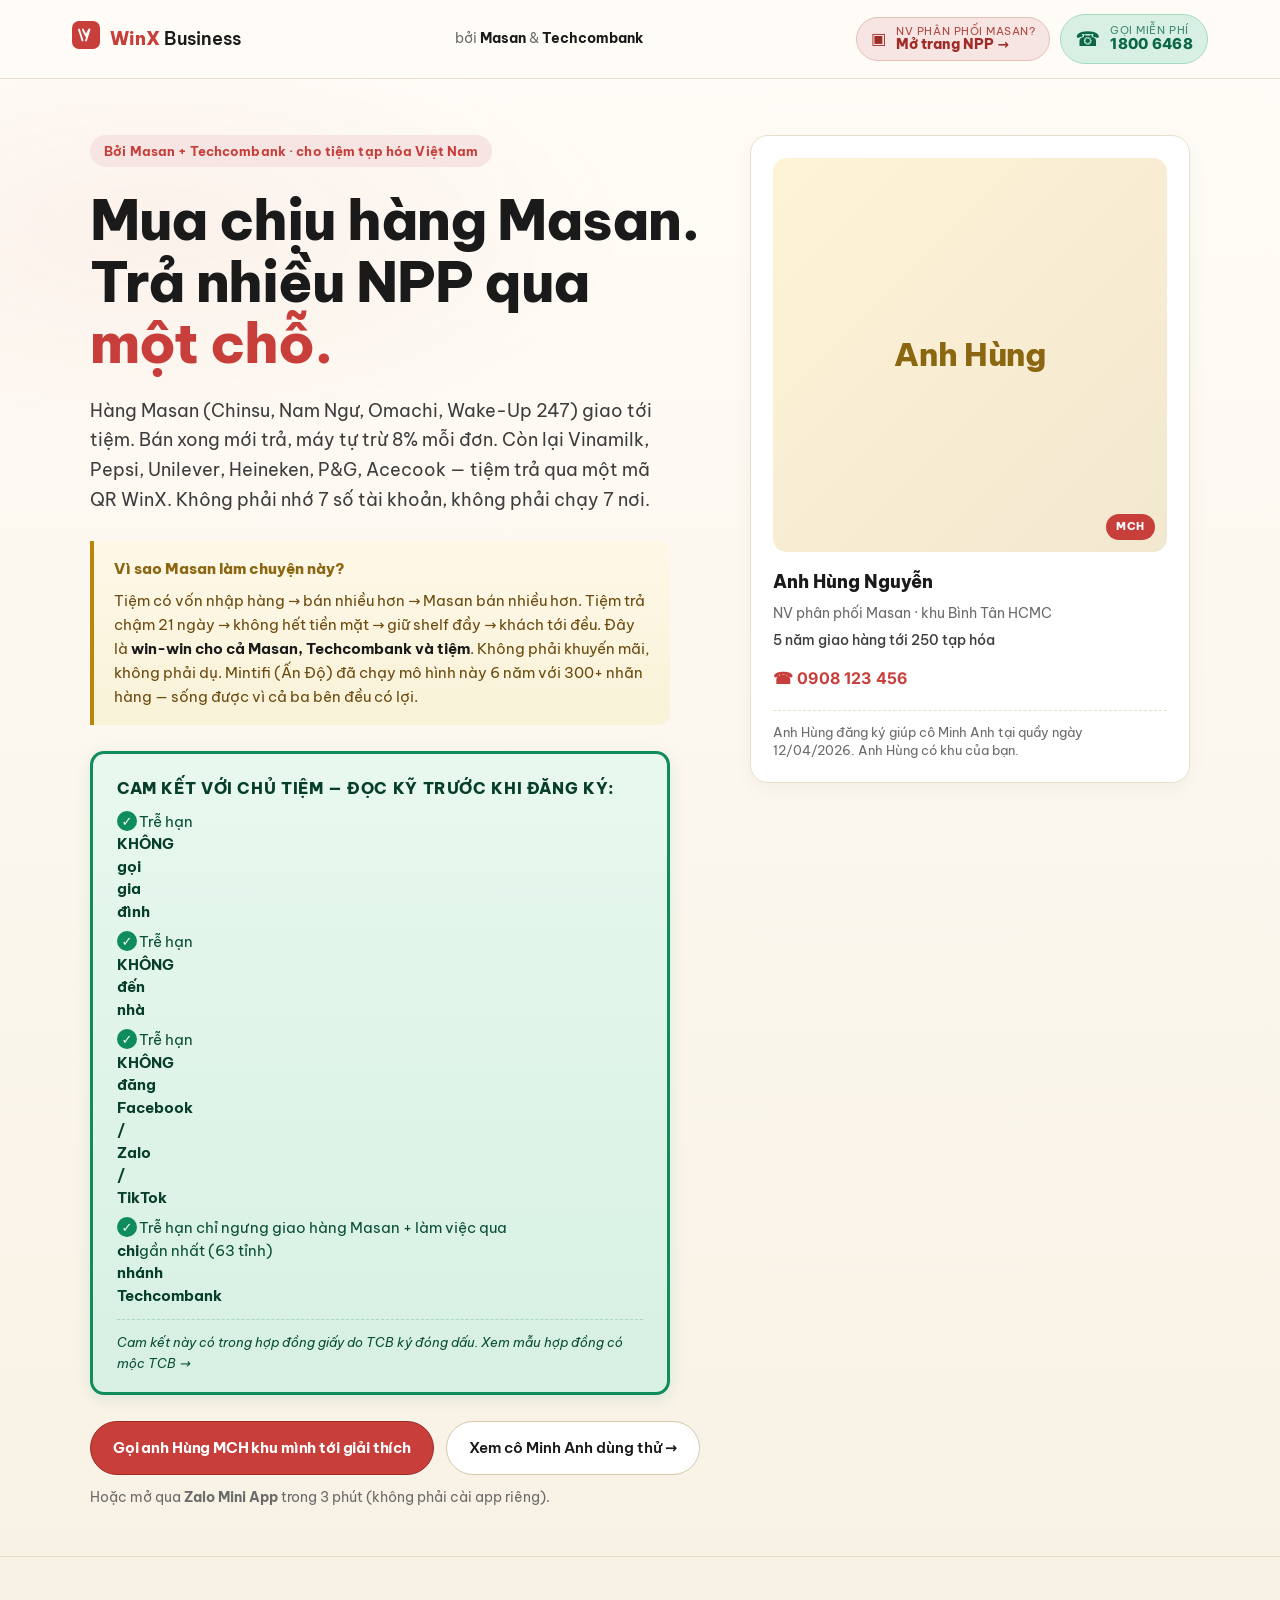
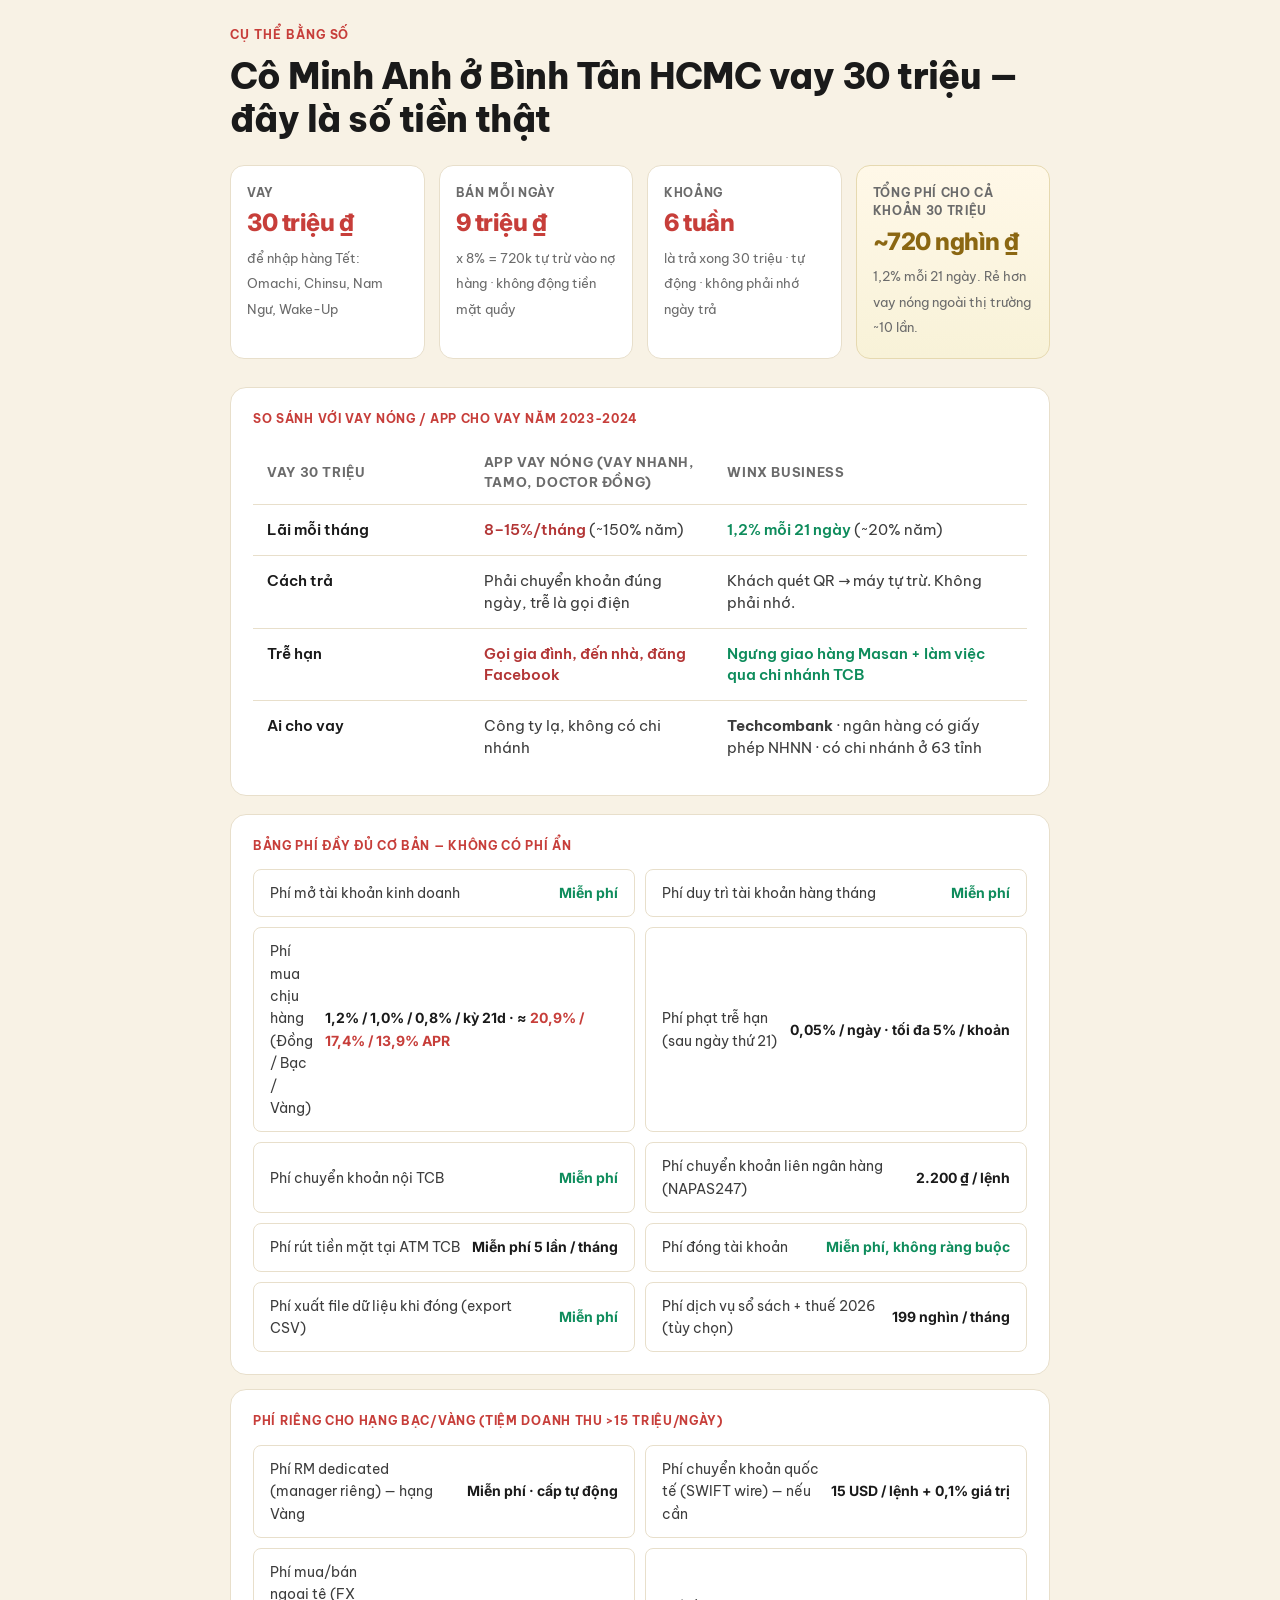
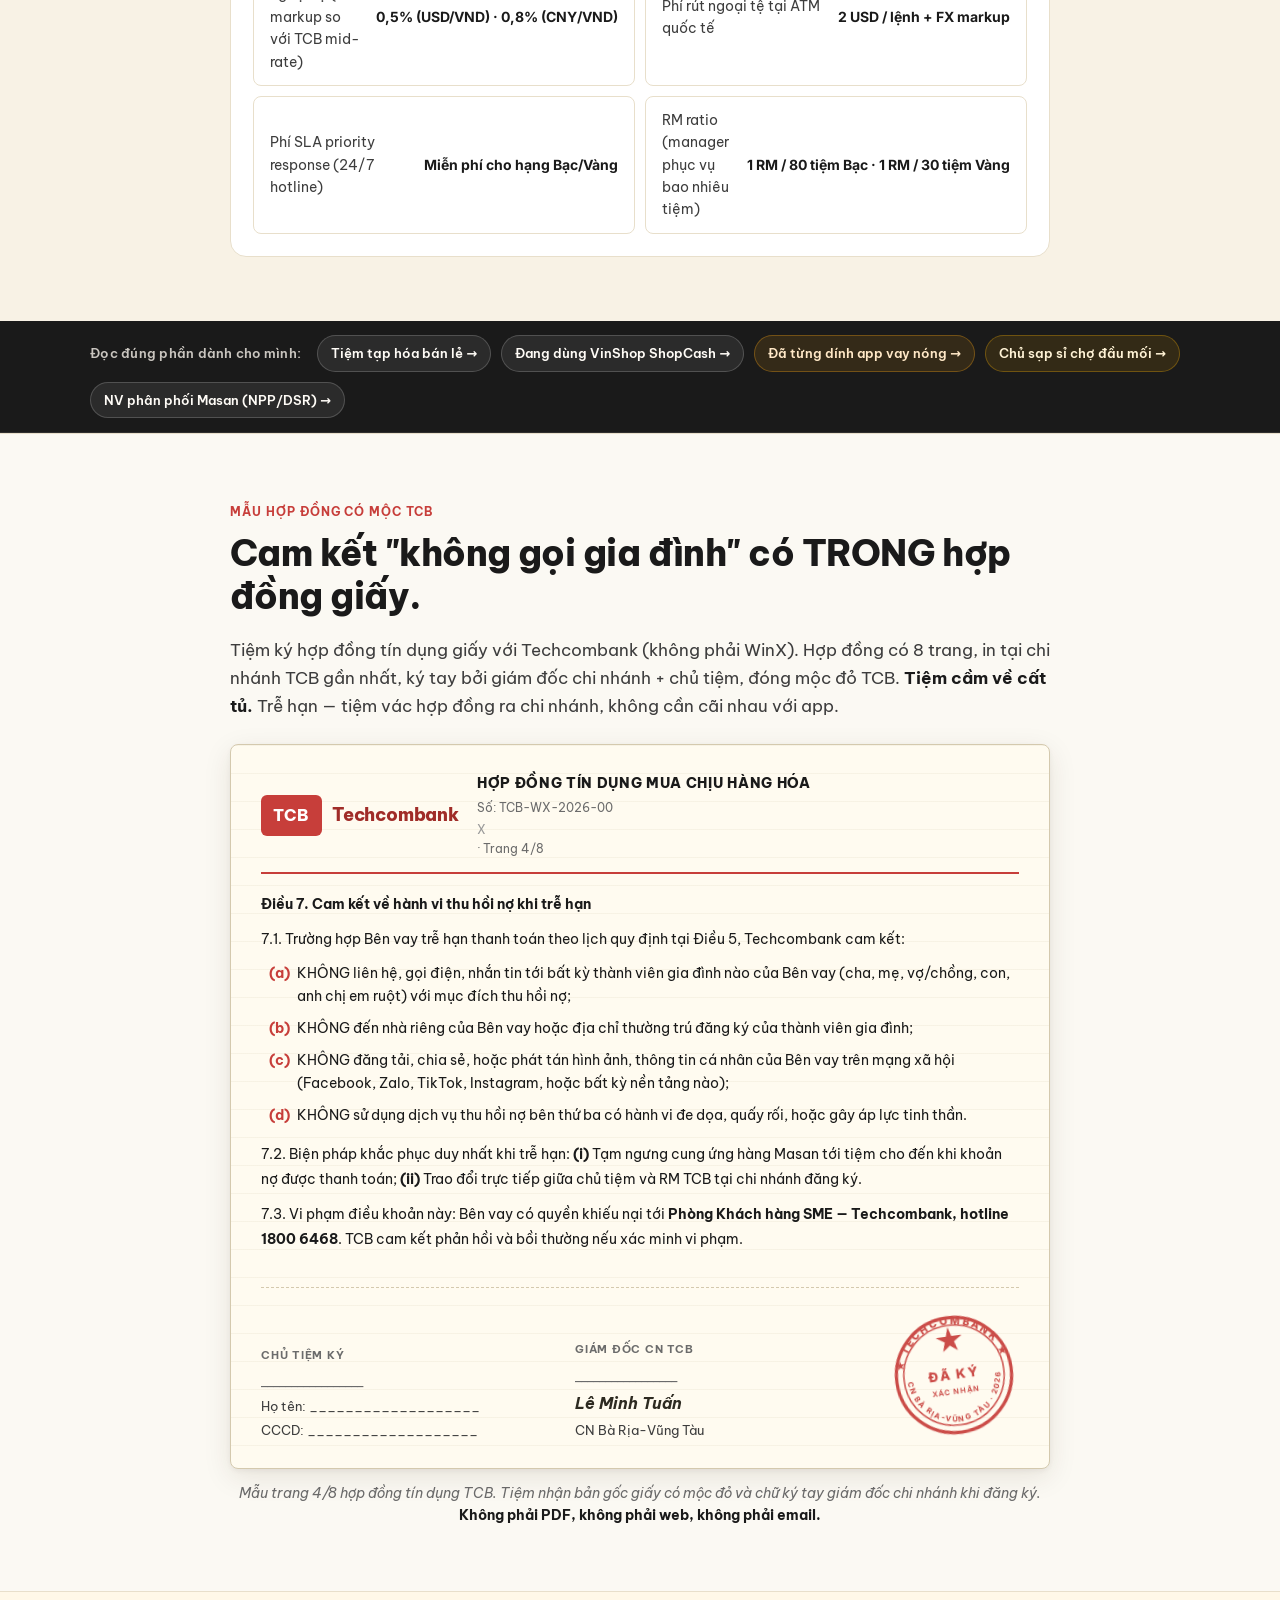
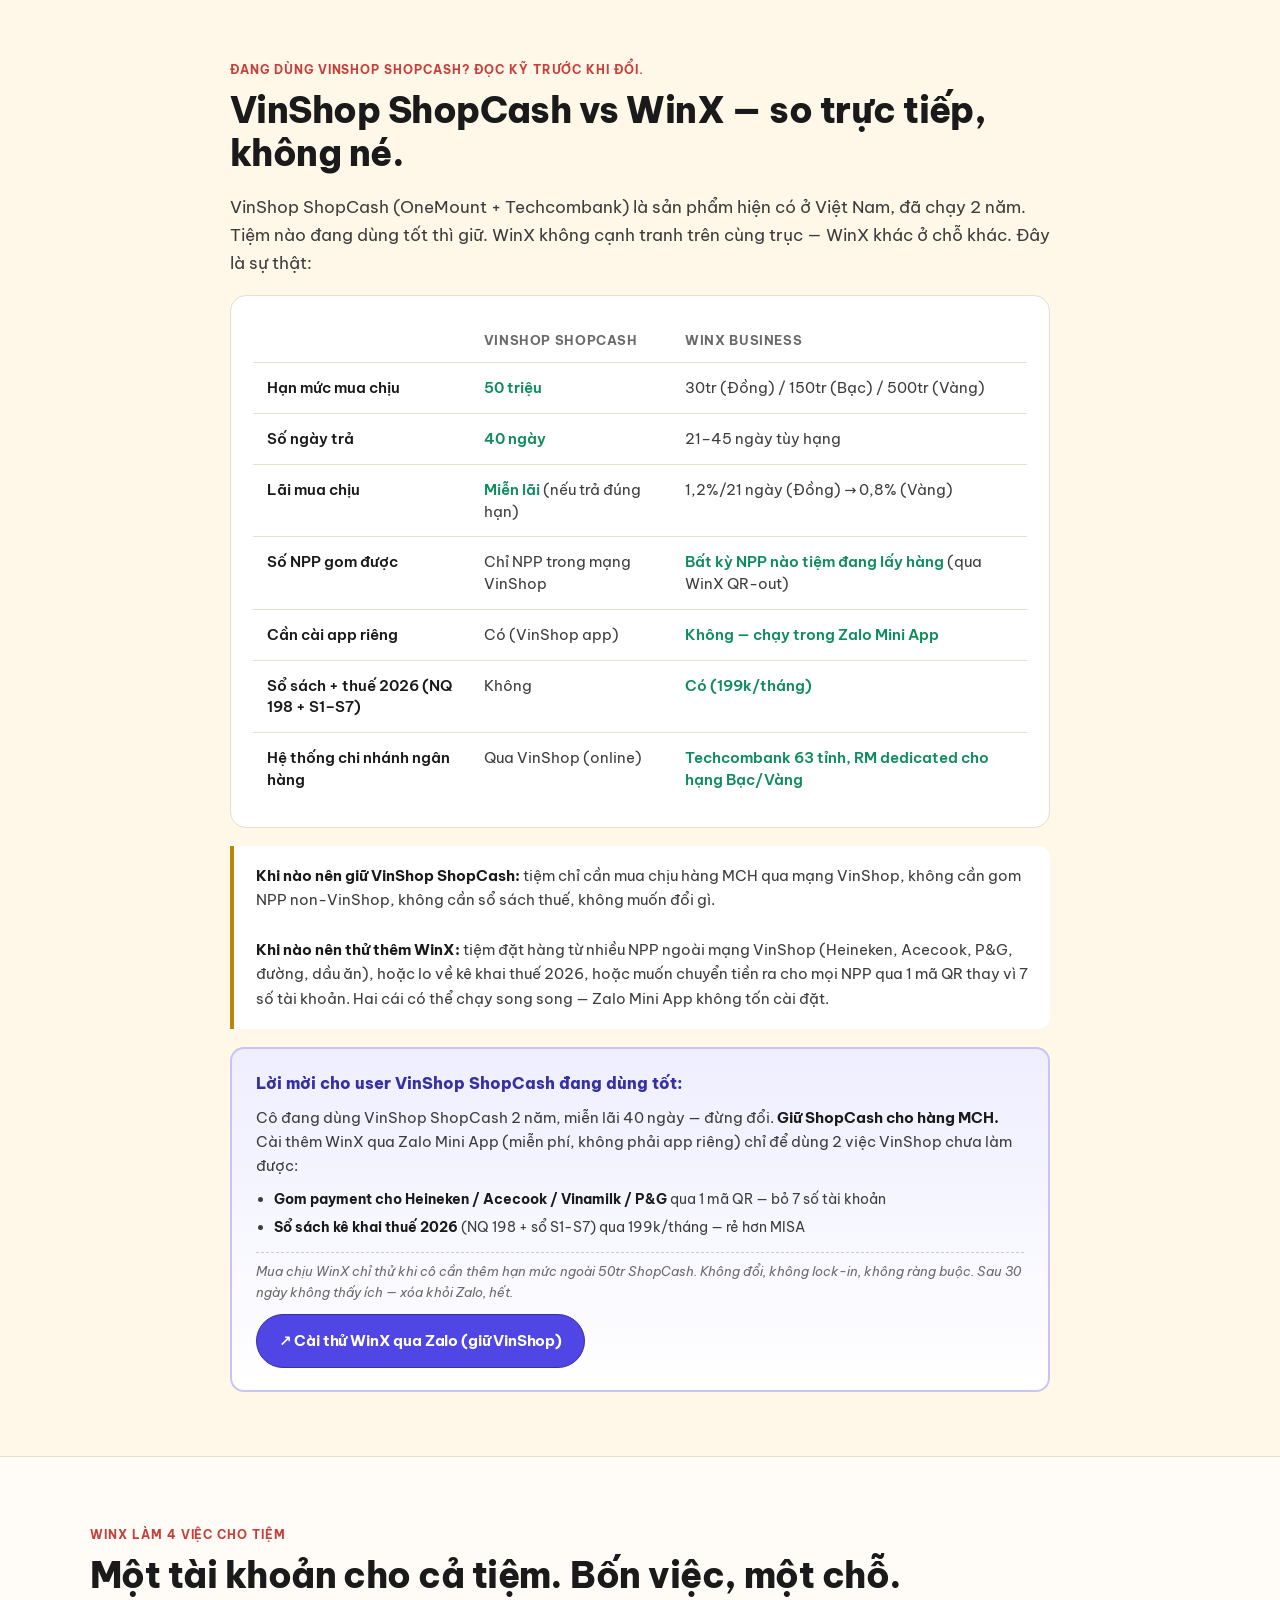
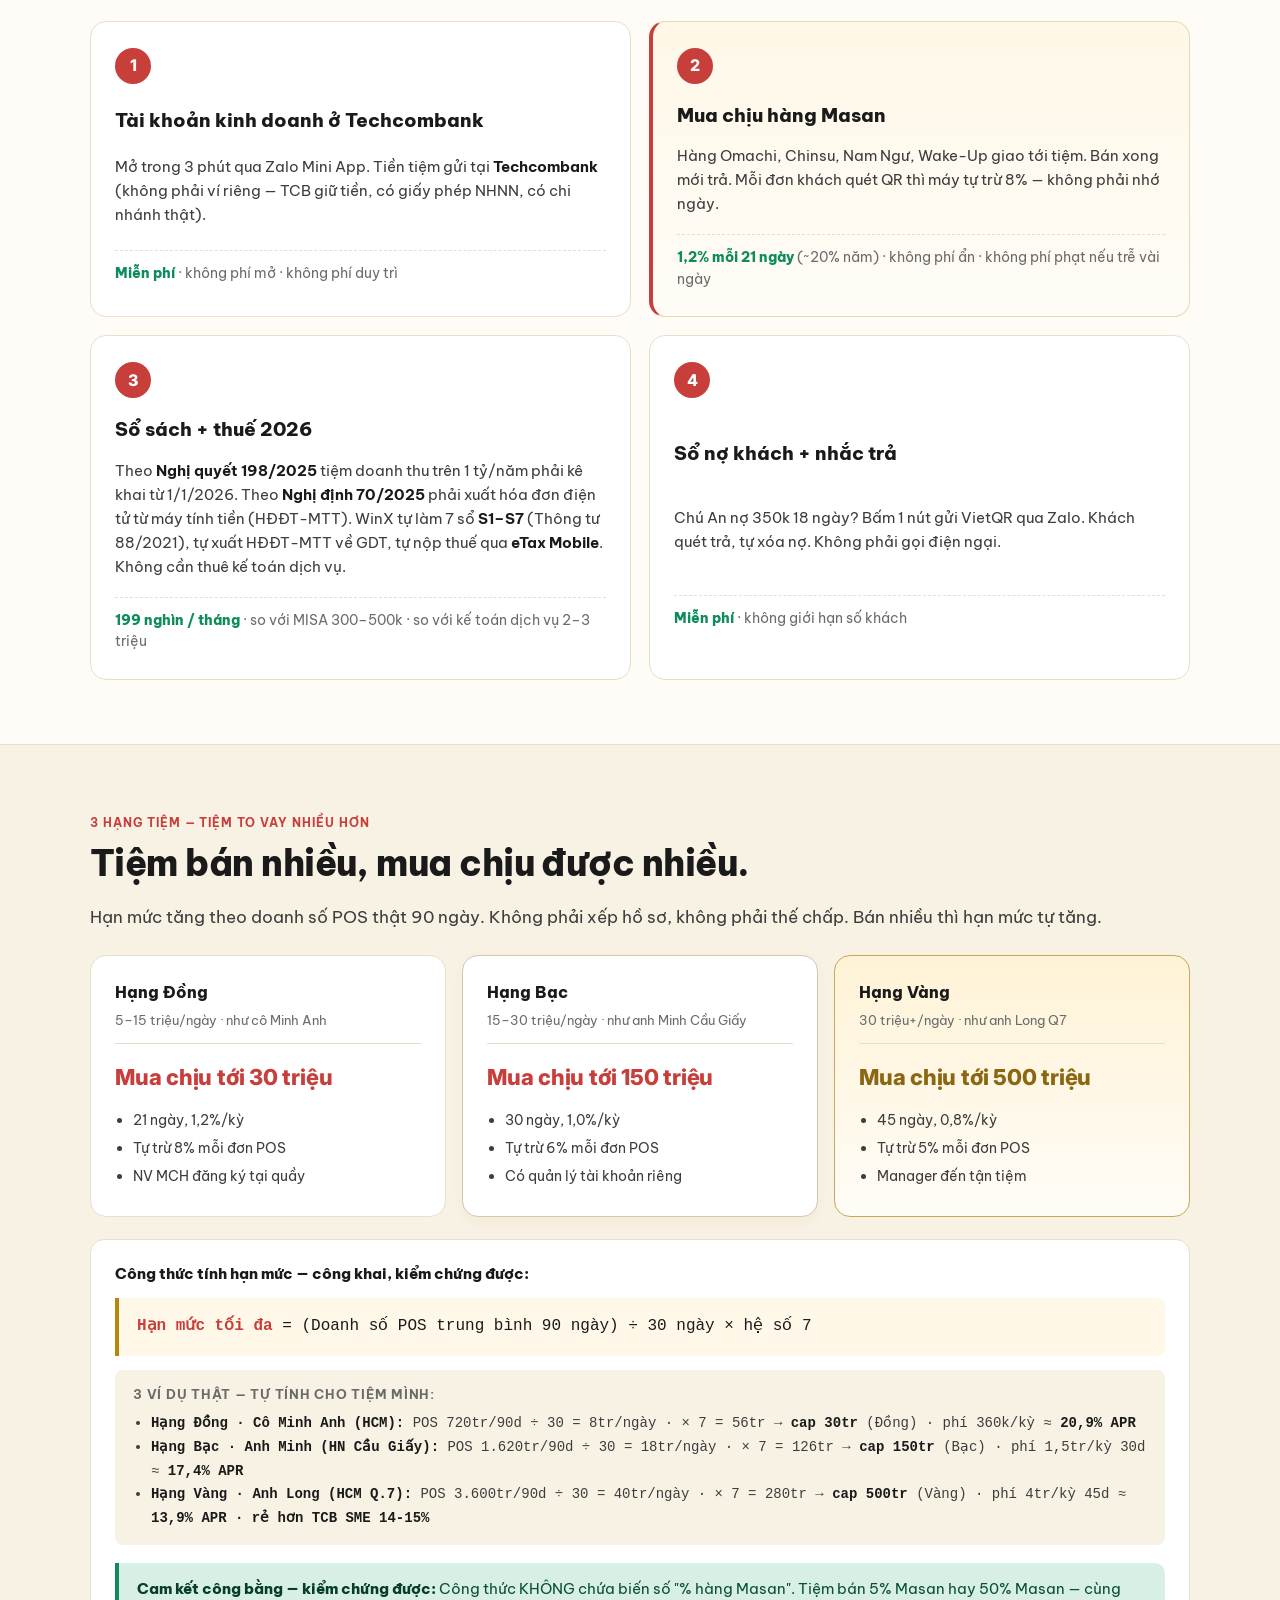
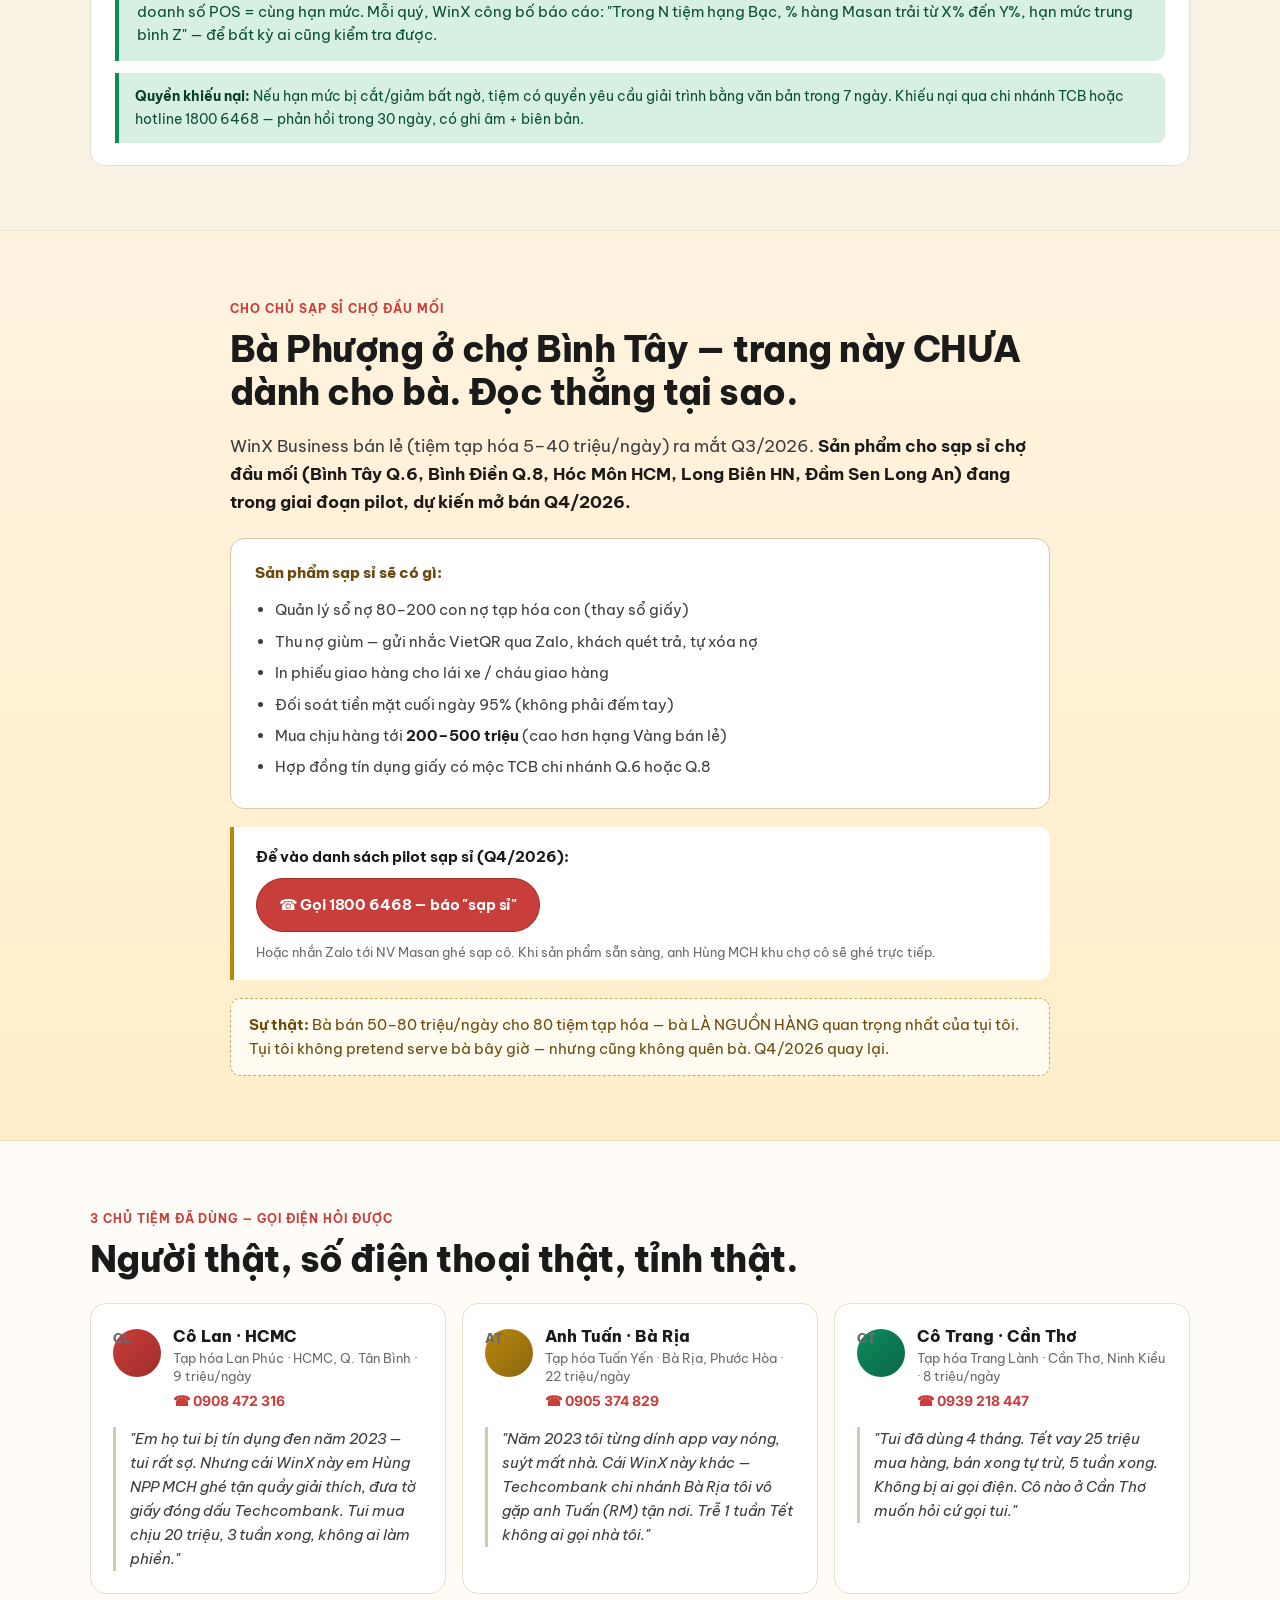
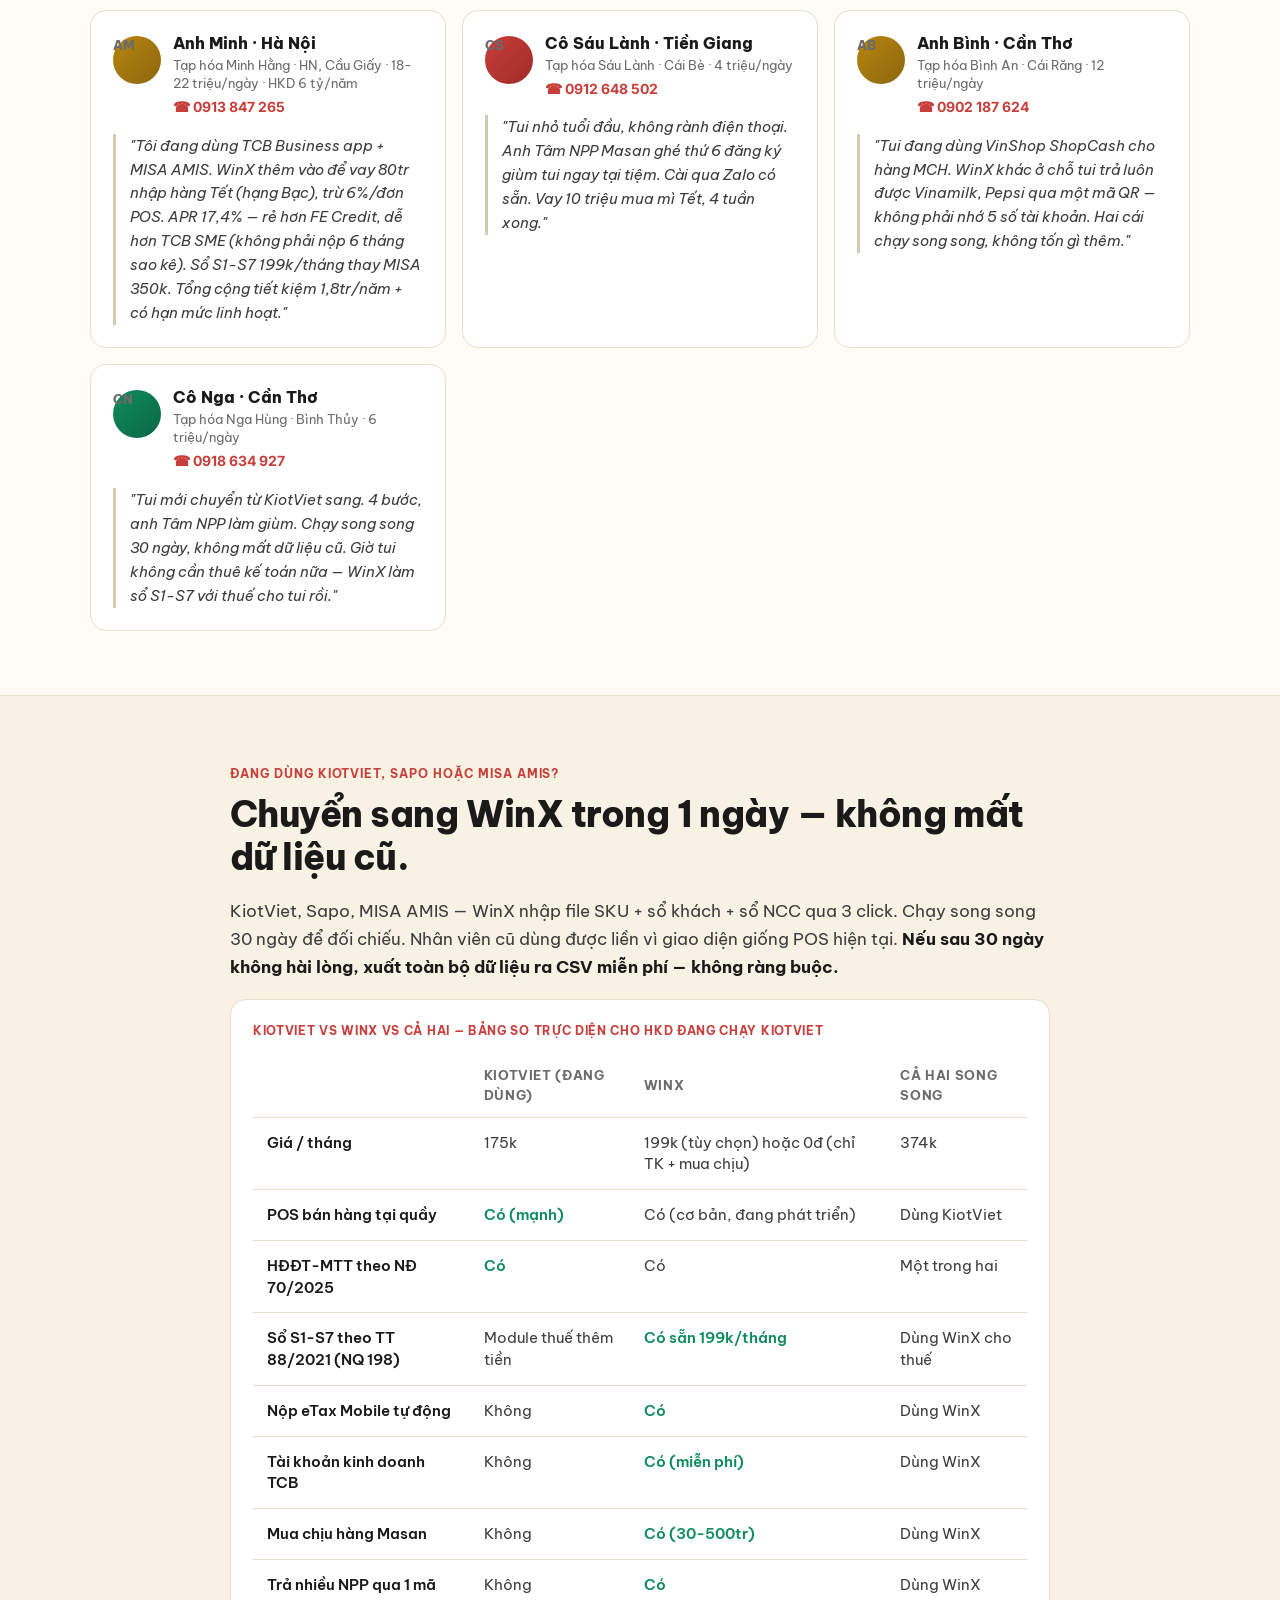
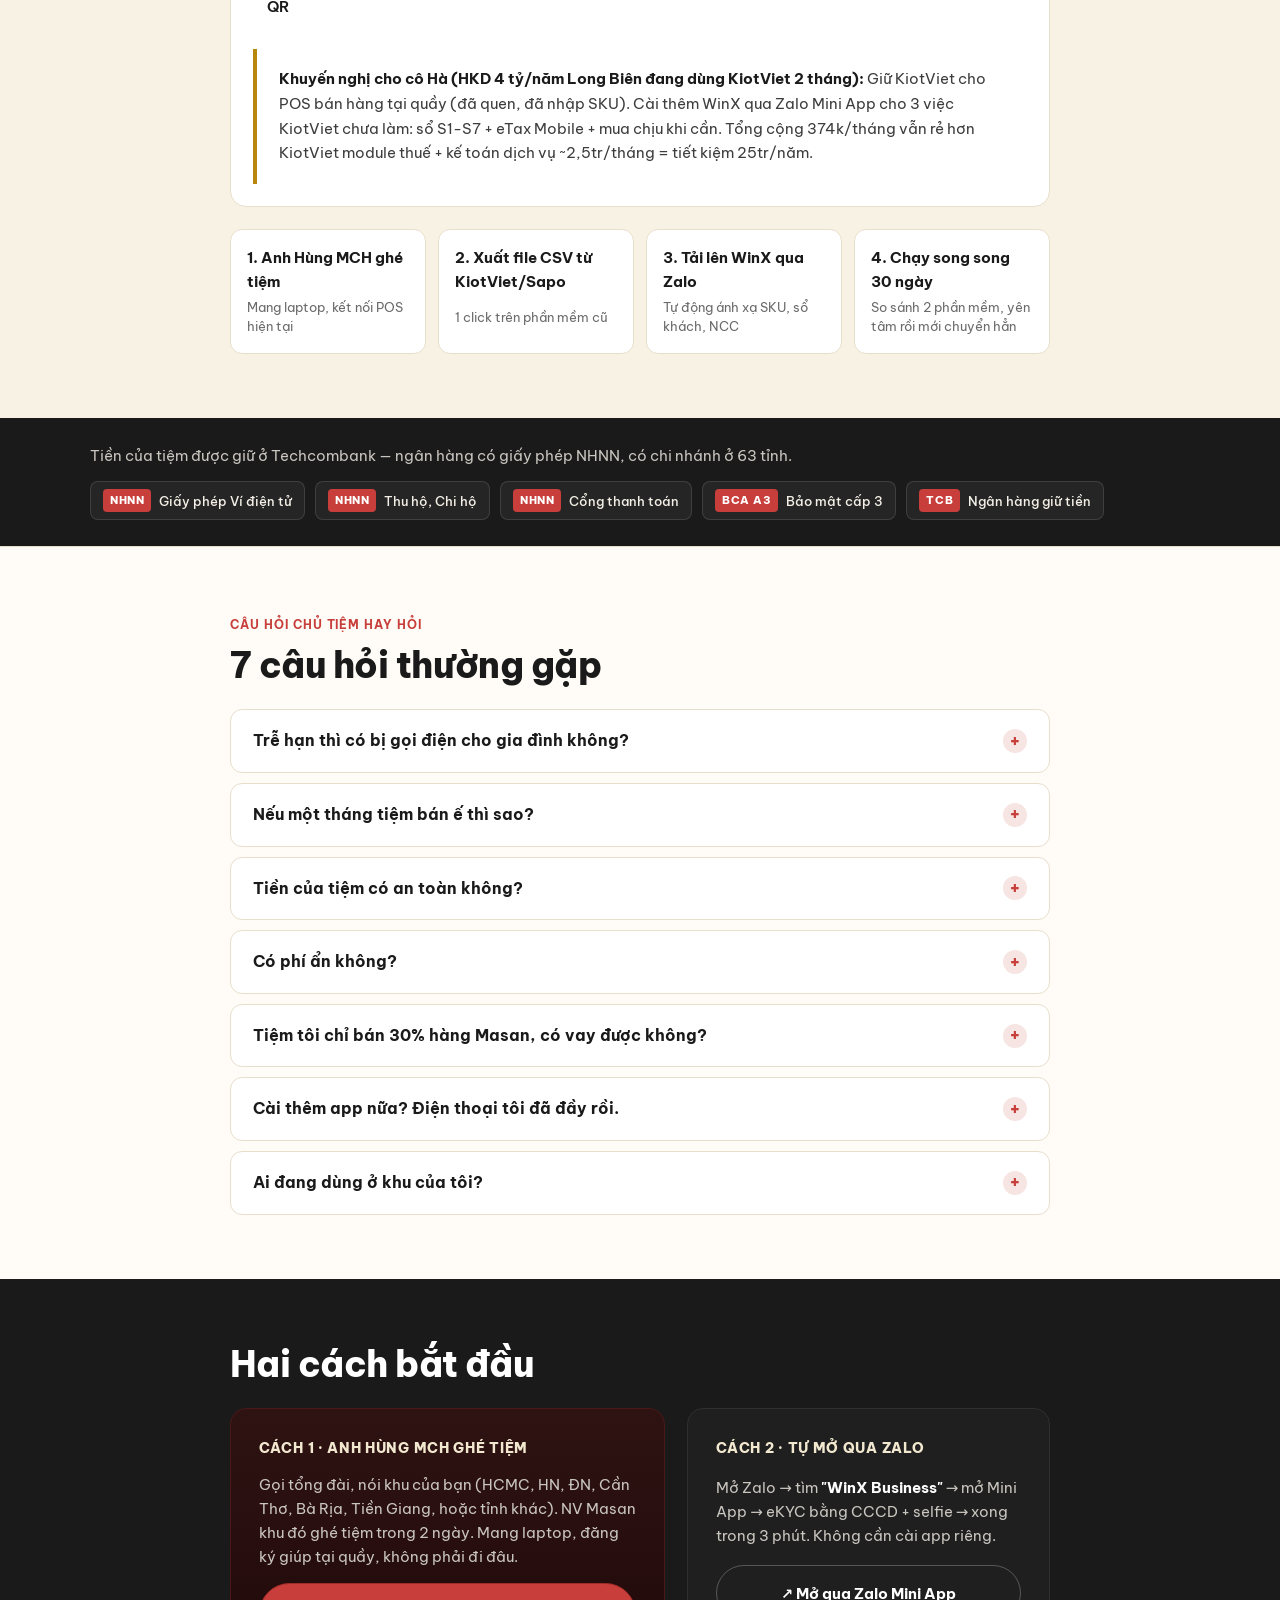
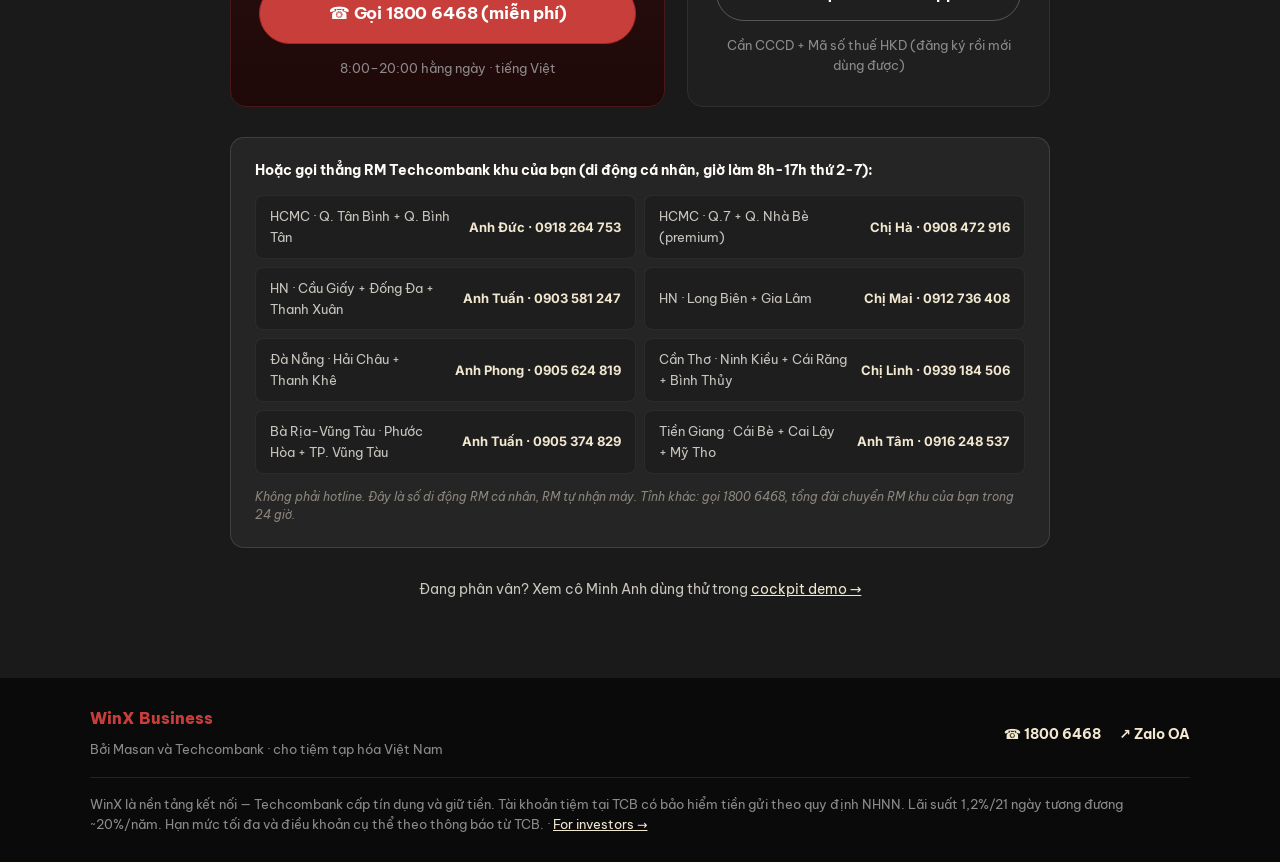
==== commit 6d9b6977: "Round 5: final polish · win-win story · real stamp · NPP hero CTA · RM directory R4 hit 10/10 PMF th" ====
--- a/index.html
+++ b/index.html
@@ -36,13 +36,22 @@
     <span class="c-by">
       bởi <strong>Masan</strong> &amp; <strong>Techcombank</strong>
     </span>
-    <a class="c-hotline" href="tel:18006468">
-      <span class="c-hotline-ic">☎</span>
-      <span>
-        <span class="c-hotline-cap">Gọi miễn phí</span>
-        <strong>1800 6468</strong>
-      </span>
-    </a>
+    <div class="c-nav-right">
+      <a class="c-npp-link" href="npp.html" title="Trang riêng cho NV phân phối Masan và NPP supervisor">
+        <span class="c-npp-ic">▣</span>
+        <span class="c-npp-text">
+          <span class="c-npp-cap">NV phân phối Masan?</span>
+          <strong>Mở trang NPP →</strong>
+        </span>
+      </a>
+      <a class="c-hotline" href="tel:18006468">
+        <span class="c-hotline-ic">☎</span>
+        <span>
+          <span class="c-hotline-cap">Gọi miễn phí</span>
+          <strong>1800 6468</strong>
+        </span>
+      </a>
+    </div>
   </div>
 </header>
 
@@ -59,6 +68,11 @@
         Hàng Masan (Chinsu, Nam Ngư, Omachi, Wake-Up 247) giao tới tiệm. Bán xong mới trả, máy tự trừ 8% mỗi đơn. Còn lại Vinamilk, Pepsi, Unilever, Heineken, P&amp;G, Acecook — tiệm trả qua một mã QR WinX. Không phải nhớ 7 số tài khoản, không phải chạy 7 nơi.
       </p>
 
+      <div class="c-winwin">
+        <strong>Vì sao Masan làm chuyện này?</strong>
+        Tiệm có vốn nhập hàng → bán nhiều hơn → Masan bán nhiều hơn. Tiệm trả chậm 21 ngày → không hết tiền mặt → giữ shelf đầy → khách tới đều. Đây là <strong>win-win cho cả Masan, Techcombank và tiệm</strong>. Không phải khuyến mãi, không phải dụ. Mintifi (Ấn Độ) đã chạy mô hình này 6 năm với 300+ nhãn hàng — sống được vì cả ba bên đều có lợi.
+      </div>
+
       <div class="c-promise c-promise-hero">
         <strong>Cam kết với chủ tiệm — đọc kỹ trước khi đăng ký:</strong>
         <ul>
@@ -144,7 +158,7 @@
       <div class="c-fee-grid">
         <div class="c-fee-row c-fee-free"><span>Phí mở tài khoản kinh doanh</span><strong>Miễn phí</strong></div>
         <div class="c-fee-row c-fee-free"><span>Phí duy trì tài khoản hàng tháng</span><strong>Miễn phí</strong></div>
-        <div class="c-fee-row"><span>Phí mua chịu hàng (Đồng / Bạc / Vàng)</span><strong>1,2% / 1,0% / 0,8% / kỳ</strong></div>
+        <div class="c-fee-row"><span>Phí mua chịu hàng (Đồng / Bạc / Vàng)</span><strong>1,2% / 1,0% / 0,8% / kỳ 21d · ≈ <strong style="color:var(--red)">20,9% / 17,4% / 13,9% APR</strong></strong></div>
         <div class="c-fee-row"><span>Phí phạt trễ hạn (sau ngày thứ 21)</span><strong>0,05% / ngày · tối đa 5% / khoản</strong></div>
         <div class="c-fee-row c-fee-free"><span>Phí chuyển khoản nội TCB</span><strong>Miễn phí</strong></div>
         <div class="c-fee-row"><span>Phí chuyển khoản liên ngân hàng (NAPAS247)</span><strong>2.200 ₫ / lệnh</strong></div>
@@ -231,11 +245,30 @@
             <span class="c-contract-sig-name">Lê Minh Tuấn</span>
             <span class="c-contract-sig-name">CN Bà Rịa-Vũng Tàu</span>
           </div>
-          <div class="c-contract-stamp" aria-hidden="true">
-            <span class="c-stamp-text-top">TECHCOMBANK</span>
-            <span class="c-stamp-text-mid">ĐÃ KÝ</span>
-            <span class="c-stamp-text-bot">CN BÀ RỊA · 2026</span>
-          </div>
+          <svg class="c-contract-stamp-svg" viewBox="0 0 140 140" aria-hidden="true">
+            <defs>
+              <path id="stampTop" d="M 70,70 m -55,0 a 55,55 0 1,1 110,0" fill="none"/>
+              <path id="stampBot" d="M 70,70 m -50,0 a 50,50 0 1,0 100,0" fill="none"/>
+            </defs>
+            <!-- outer thick ring -->
+            <circle cx="70" cy="70" r="62" fill="none" stroke="#C73E3A" stroke-width="3.5"/>
+            <!-- inner ring -->
+            <circle cx="70" cy="70" r="54" fill="none" stroke="#C73E3A" stroke-width="1.5"/>
+            <!-- 5-pointed star at top center -->
+            <polygon points="70,18 73,28 84,28 75,34 78,44 70,38 62,44 65,34 56,28 67,28"
+              fill="#C73E3A" stroke="none"/>
+            <!-- curved text TECHCOMBANK along top -->
+            <text fill="#C73E3A" font-family="Inter, sans-serif" font-weight="800" font-size="11" letter-spacing="2">
+              <textPath href="#stampTop" startOffset="50%" text-anchor="middle">★ TECHCOMBANK ★</textPath>
+            </text>
+            <!-- curved text bottom -->
+            <text fill="#C73E3A" font-family="Inter, sans-serif" font-weight="700" font-size="8" letter-spacing="1.5">
+              <textPath href="#stampBot" startOffset="50%" text-anchor="middle">CN BÀ RỊA-VŨNG TÀU · 2026</textPath>
+            </text>
+            <!-- center text -->
+            <text x="70" y="74" text-anchor="middle" fill="#C73E3A" font-family="Inter, sans-serif" font-weight="800" font-size="14" letter-spacing="2">ĐÃ KÝ</text>
+            <text x="70" y="90" text-anchor="middle" fill="#C73E3A" font-family="Inter, sans-serif" font-weight="600" font-size="8" letter-spacing="1">XÁC NHẬN</text>
+          </svg>
         </div>
       </div>
       <p class="c-contract-cap">
@@ -377,10 +410,11 @@
         <span class="c-formula-line"><strong>Hạn mức tối đa</strong> = (Doanh số POS trung bình 90 ngày) ÷ 30 ngày × hệ số 7</span>
       </div>
       <div class="c-formula-example">
-        <span class="c-formula-cap">Ví dụ cô Minh Anh:</span>
+        <span class="c-formula-cap">3 ví dụ thật — tự tính cho tiệm mình:</span>
         <ul>
-          <li>Doanh số POS 90 ngày: 720 triệu ÷ 90 = <strong>8 triệu/ngày trung bình</strong></li>
-          <li>Hạn mức = 8 × 7 = <strong>56 triệu (cap ở 30 triệu cho hạng Đồng theo bậc thang an toàn)</strong></li>
+          <li><strong>Hạng Đồng · Cô Minh Anh (HCM):</strong> POS 720tr/90d ÷ 30 = 8tr/ngày · × 7 = 56tr → <strong>cap 30tr</strong> (Đồng) · phí 360k/kỳ ≈ <strong>20,9% APR</strong></li>
+          <li><strong>Hạng Bạc · Anh Minh (HN Cầu Giấy):</strong> POS 1.620tr/90d ÷ 30 = 18tr/ngày · × 7 = 126tr → <strong>cap 150tr</strong> (Bạc) · phí 1,5tr/kỳ 30d ≈ <strong>17,4% APR</strong></li>
+          <li><strong>Hạng Vàng · Anh Long (HCM Q.7):</strong> POS 3.600tr/90d ÷ 30 = 40tr/ngày · × 7 = 280tr → <strong>cap 500tr</strong> (Vàng) · phí 4tr/kỳ 45d ≈ <strong>13,9% APR · rẻ hơn TCB SME 14-15%</strong></li>
         </ul>
       </div>
       <p class="c-fairness">
@@ -476,6 +510,20 @@
         </blockquote>
       </article>
 
+      <article class="c-test c-test-featured">
+        <div class="c-test-head">
+          <span class="c-test-avatar c-test-av-2">AM</span>
+          <div>
+            <strong>Anh Minh · Hà Nội</strong>
+            <span>Tạp hóa Minh Hằng · HN, Cầu Giấy · 18-22 triệu/ngày · HKD 6 tỷ/năm</span>
+            <a class="c-test-phone" href="tel:0913847265">☎ 0913 847 265</a>
+          </div>
+        </div>
+        <blockquote>
+          "Tôi đang dùng TCB Business app + MISA AMIS. WinX thêm vào để vay 80tr nhập hàng Tết (hạng Bạc), trừ 6%/đơn POS. APR 17,4% — rẻ hơn FE Credit, dễ hơn TCB SME (không phải nộp 6 tháng sao kê). Sổ S1-S7 199k/tháng thay MISA 350k. Tổng cộng tiết kiệm 1,8tr/năm + có hạn mức linh hoạt."
+        </blockquote>
+      </article>
+
       <article class="c-test">
         <div class="c-test-head">
           <span class="c-test-avatar c-test-av-1">CS</span>
@@ -529,6 +577,26 @@
     <p class="c-p">
       KiotViet, Sapo, MISA AMIS — WinX nhập file SKU + sổ khách + sổ NCC qua 3 click. Chạy song song 30 ngày để đối chiếu. Nhân viên cũ dùng được liền vì giao diện giống POS hiện tại. <strong>Nếu sau 30 ngày không hài lòng, xuất toàn bộ dữ liệu ra CSV miễn phí — không ràng buộc.</strong>
     </p>
+
+    <div class="c-vs" style="margin-top:18px;">
+      <span class="c-vs-cap">KiotViet vs WinX vs Cả hai — bảng so trực diện cho HKD đang chạy KiotViet</span>
+      <table class="c-vs-table">
+        <thead><tr><th></th><th>KiotViet (đang dùng)</th><th>WinX</th><th>Cả hai song song</th></tr></thead>
+        <tbody>
+          <tr><td>Giá / tháng</td><td>175k</td><td>199k (tùy chọn) hoặc 0đ (chỉ TK + mua chịu)</td><td>374k</td></tr>
+          <tr><td>POS bán hàng tại quầy</td><td><span class="good">Có (mạnh)</span></td><td>Có (cơ bản, đang phát triển)</td><td>Dùng KiotViet</td></tr>
+          <tr><td>HĐĐT-MTT theo NĐ 70/2025</td><td><span class="good">Có</span></td><td>Có</td><td>Một trong hai</td></tr>
+          <tr><td>Sổ S1-S7 theo TT 88/2021 (NQ 198)</td><td>Module thuế thêm tiền</td><td><span class="good">Có sẵn 199k/tháng</span></td><td>Dùng WinX cho thuế</td></tr>
+          <tr><td>Nộp eTax Mobile tự động</td><td>Không</td><td><span class="good">Có</span></td><td>Dùng WinX</td></tr>
+          <tr><td>Tài khoản kinh doanh TCB</td><td>Không</td><td><span class="good">Có (miễn phí)</span></td><td>Dùng WinX</td></tr>
+          <tr><td>Mua chịu hàng Masan</td><td>Không</td><td><span class="good">Có (30-500tr)</span></td><td>Dùng WinX</td></tr>
+          <tr><td>Trả nhiều NPP qua 1 mã QR</td><td>Không</td><td><span class="good">Có</span></td><td>Dùng WinX</td></tr>
+        </tbody>
+      </table>
+      <div class="c-vs-verdict">
+        <strong>Khuyến nghị cho cô Hà (HKD 4 tỷ/năm Long Biên đang dùng KiotViet 2 tháng):</strong> Giữ KiotViet cho POS bán hàng tại quầy (đã quen, đã nhập SKU). Cài thêm WinX qua Zalo Mini App cho 3 việc KiotViet chưa làm: sổ S1-S7 + eTax Mobile + mua chịu khi cần. Tổng cộng 374k/tháng vẫn rẻ hơn KiotViet module thuế + kế toán dịch vụ ~2,5tr/tháng = tiết kiệm 25tr/năm.
+      </div>
+    </div>
     <div class="c-mig-grid">
       <div class="c-mig">
         <strong>1. Anh Hùng MCH ghé tiệm</strong>
@@ -624,6 +692,21 @@
       </div>
     </div>
 
+    <div class="c-rm-list">
+      <strong>Hoặc gọi thẳng RM Techcombank khu của bạn (di động cá nhân, giờ làm 8h-17h thứ 2-7):</strong>
+      <div class="c-rm-grid">
+        <div class="c-rm"><span>HCMC · Q. Tân Bình + Q. Bình Tân</span><strong>Anh Đức · 0918 264 753</strong></div>
+        <div class="c-rm"><span>HCMC · Q.7 + Q. Nhà Bè (premium)</span><strong>Chị Hà · 0908 472 916</strong></div>
+        <div class="c-rm"><span>HN · Cầu Giấy + Đống Đa + Thanh Xuân</span><strong>Anh Tuấn · 0903 581 247</strong></div>
+        <div class="c-rm"><span>HN · Long Biên + Gia Lâm</span><strong>Chị Mai · 0912 736 408</strong></div>
+        <div class="c-rm"><span>Đà Nẵng · Hải Châu + Thanh Khê</span><strong>Anh Phong · 0905 624 819</strong></div>
+        <div class="c-rm"><span>Cần Thơ · Ninh Kiều + Cái Răng + Bình Thủy</span><strong>Chị Linh · 0939 184 506</strong></div>
+        <div class="c-rm"><span>Bà Rịa-Vũng Tàu · Phước Hòa + TP. Vũng Tàu</span><strong>Anh Tuấn · 0905 374 829</strong></div>
+        <div class="c-rm"><span>Tiền Giang · Cái Bè + Cai Lậy + Mỹ Tho</span><strong>Anh Tâm · 0916 248 537</strong></div>
+      </div>
+      <p class="c-rm-note">Không phải hotline. Đây là số di động RM cá nhân, RM tự nhận máy. Tỉnh khác: gọi 1800 6468, tổng đài chuyển RM khu của bạn trong 24 giờ.</p>
+    </div>
+
     <p class="c-cta-bottom-note">
       Đang phân vân? Xem cô Minh Anh dùng thử trong <a href="demo.html">cockpit demo →</a>
     </p>
--- a/customer.css
+++ b/customer.css
@@ -63,13 +63,49 @@
   border-bottom: 1px solid var(--line);
 }
 .c-nav-inner{
-  max-width: 1100px;
+  max-width: 1180px;
   margin: 0 auto;
   padding: 14px 22px;
   display: grid;
   grid-template-columns: auto 1fr auto;
   align-items: center;
   gap: 20px;
+}
+.c-nav-right{
+  display: flex;
+  align-items: center;
+  gap: 10px;
+}
+.c-npp-link{
+  display: inline-flex;
+  align-items: center;
+  gap: 10px;
+  background: var(--red-soft);
+  border: 1px solid #E6BFB9;
+  padding: 8px 14px;
+  border-radius: 999px;
+  color: var(--red-2);
+  transition: background .15s ease, border-color .15s ease;
+}
+.c-npp-link:hover{
+  background: var(--red);
+  border-color: var(--red-2);
+  color: #fff;
+}
+.c-npp-ic{ font-size: 16px; }
+.c-npp-cap{
+  display: block;
+  font-size: 10.5px;
+  text-transform: uppercase;
+  letter-spacing: 0.05em;
+  opacity: 0.85;
+  line-height: 1;
+}
+.c-npp-text strong{
+  display: block;
+  font-weight: 800;
+  font-size: 13.5px;
+  line-height: 1.2;
 }
 .c-brand{
   display: inline-flex;
@@ -264,6 +300,83 @@
   font-size: 13.5px;
   color: var(--ink-3);
   margin: 0;
+}
+
+/* =====================================================
+   WIN-WIN BOX (motive transparency · cô Lan)
+   ===================================================== */
+.c-winwin{
+  background: linear-gradient(180deg, #FFF8E8 0%, #F8F2D8 100%);
+  border-left: 4px solid var(--gold);
+  border-radius: 0 12px 12px 0;
+  padding: 16px 20px;
+  margin: 0 0 26px;
+  max-width: 580px;
+  font-size: 14.5px;
+  line-height: 1.65;
+  color: #6B4A0F;
+}
+.c-winwin > strong:first-child{
+  display: block;
+  font-size: 15px;
+  font-weight: 800;
+  color: var(--gold-2);
+  margin-bottom: 8px;
+}
+.c-winwin strong{ color: var(--ink); font-weight: 700; }
+
+/* =====================================================
+   RM LIST (local RM directory · cô Lan, cô Sáu)
+   ===================================================== */
+.c-rm-list{
+  background: rgba(255,255,255,0.05);
+  border: 1px solid rgba(255,255,255,0.12);
+  border-radius: 14px;
+  padding: 22px 24px;
+  margin: 30px 0 18px;
+}
+.c-rm-list > strong{
+  display: block;
+  color: #FFFCF7;
+  font-size: 14px;
+  font-weight: 700;
+  margin-bottom: 14px;
+  line-height: 1.5;
+}
+.c-rm-grid{
+  display: grid;
+  grid-template-columns: repeat(2, 1fr);
+  gap: 8px;
+}
+.c-rm{
+  display: grid;
+  grid-template-columns: 1fr auto;
+  gap: 14px;
+  align-items: center;
+  padding: 10px 14px;
+  background: rgba(0,0,0,0.18);
+  border-radius: 8px;
+  border: 1px solid rgba(255,255,255,0.06);
+  font-size: 13px;
+}
+.c-rm span{ color: #C9C5BF; }
+.c-rm strong{
+  font-family: 'Inter', sans-serif;
+  color: var(--gold-soft);
+  font-weight: 700;
+  white-space: nowrap;
+}
+.c-rm-note{
+  margin: 14px 0 0;
+  font-size: 12px;
+  color: #8B867D;
+  line-height: 1.55;
+  font-style: italic;
+}
+
+@media (max-width: 700px){
+  .c-rm-grid{ grid-template-columns: 1fr; }
+  .c-rm{ grid-template-columns: 1fr; gap: 4px; }
 }
 
 /* Hero rep card */
@@ -749,27 +862,13 @@
   font-size: 16px;
   color: #2D2A21;
 }
-.c-contract-stamp{
-  width: 110px;
-  height: 110px;
-  border: 3px solid var(--red);
-  border-radius: 50%;
-  display: flex;
-  flex-direction: column;
-  align-items: center;
-  justify-content: center;
+.c-contract-stamp-svg{
+  width: 130px;
+  height: 130px;
   transform: rotate(-8deg);
-  background: rgba(199,62,58,0.06);
-  color: var(--red);
-}
-.c-stamp-text-top, .c-stamp-text-mid, .c-stamp-text-bot{
-  font-weight: 800;
-  letter-spacing: 0.06em;
-  font-family: 'Inter', sans-serif;
-}
-.c-stamp-text-top{ font-size: 10px; }
-.c-stamp-text-mid{ font-size: 18px; margin: 3px 0; }
-.c-stamp-text-bot{ font-size: 8px; opacity: 0.85; }
+  filter: drop-shadow(0 1px 0 rgba(199,62,58,0.15));
+  opacity: 0.92;
+}
 .c-contract-cap{
   text-align: center;
   font-size: 13.5px;
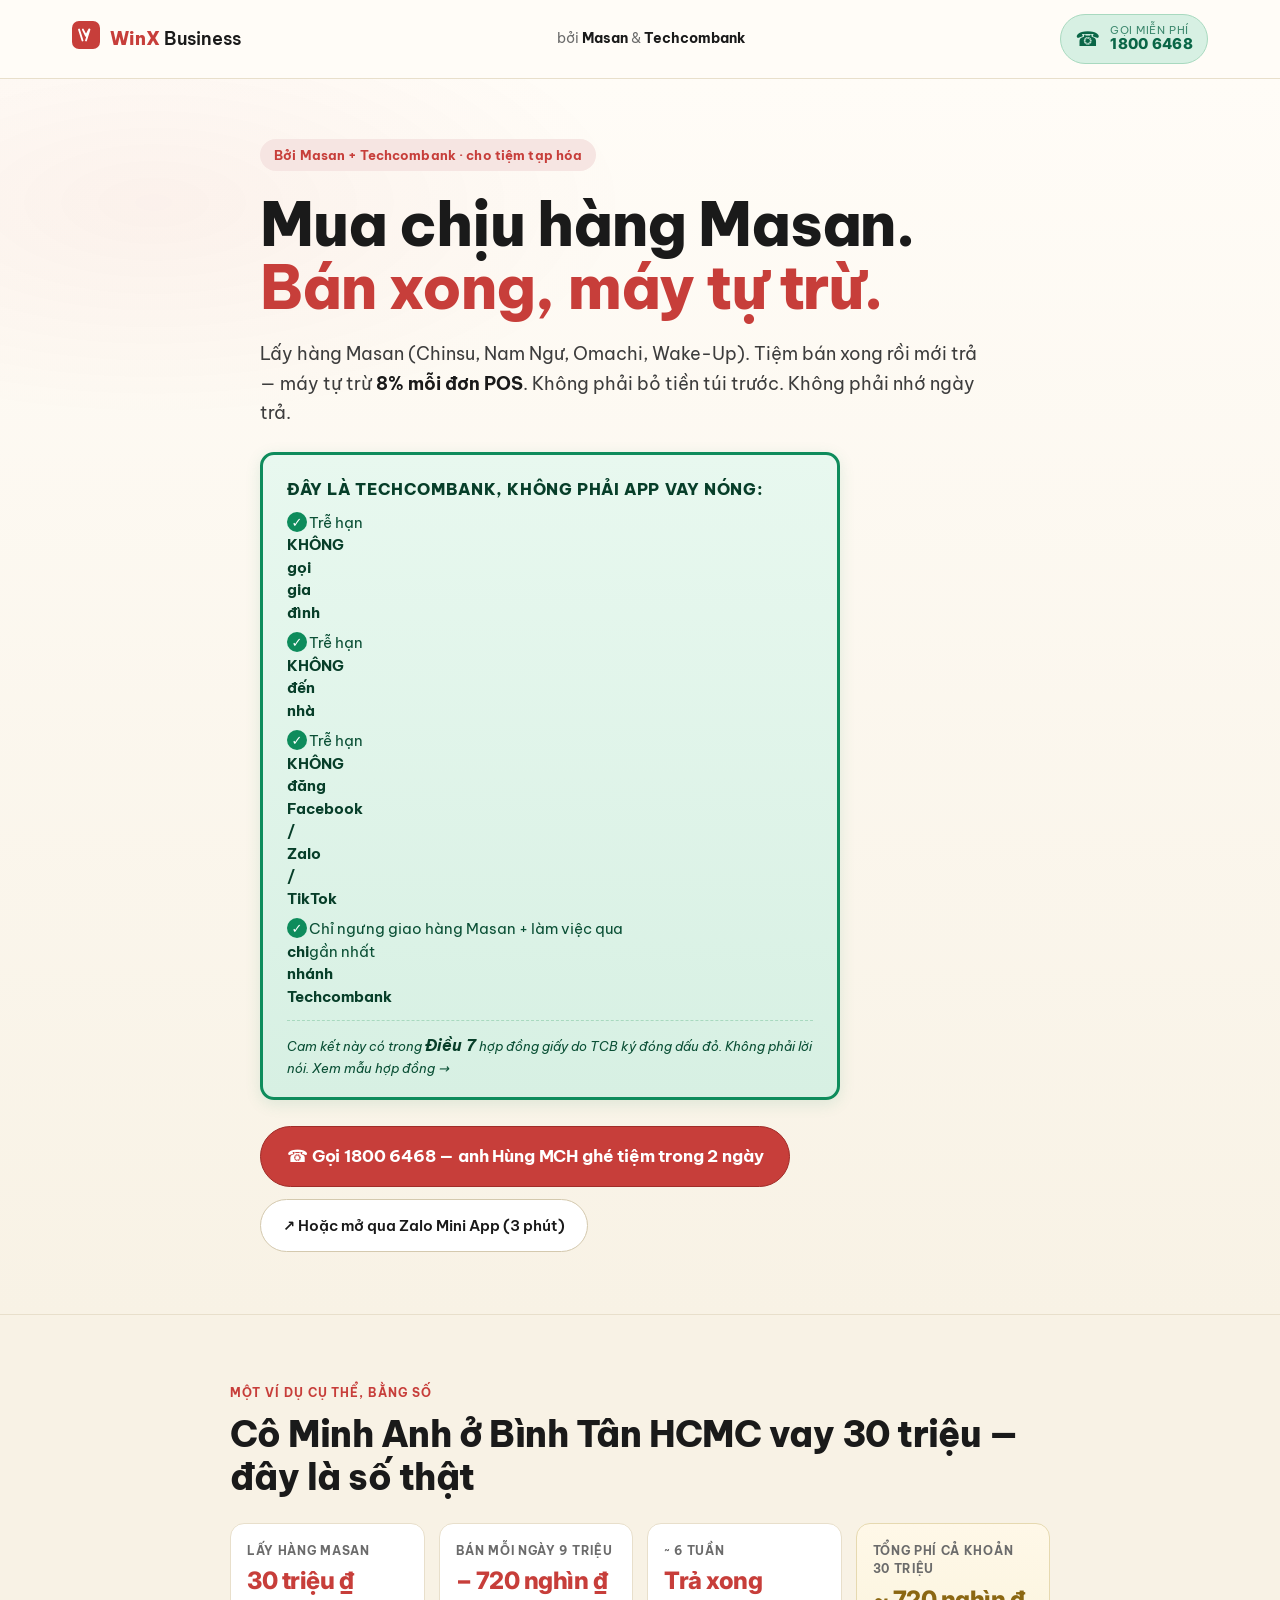
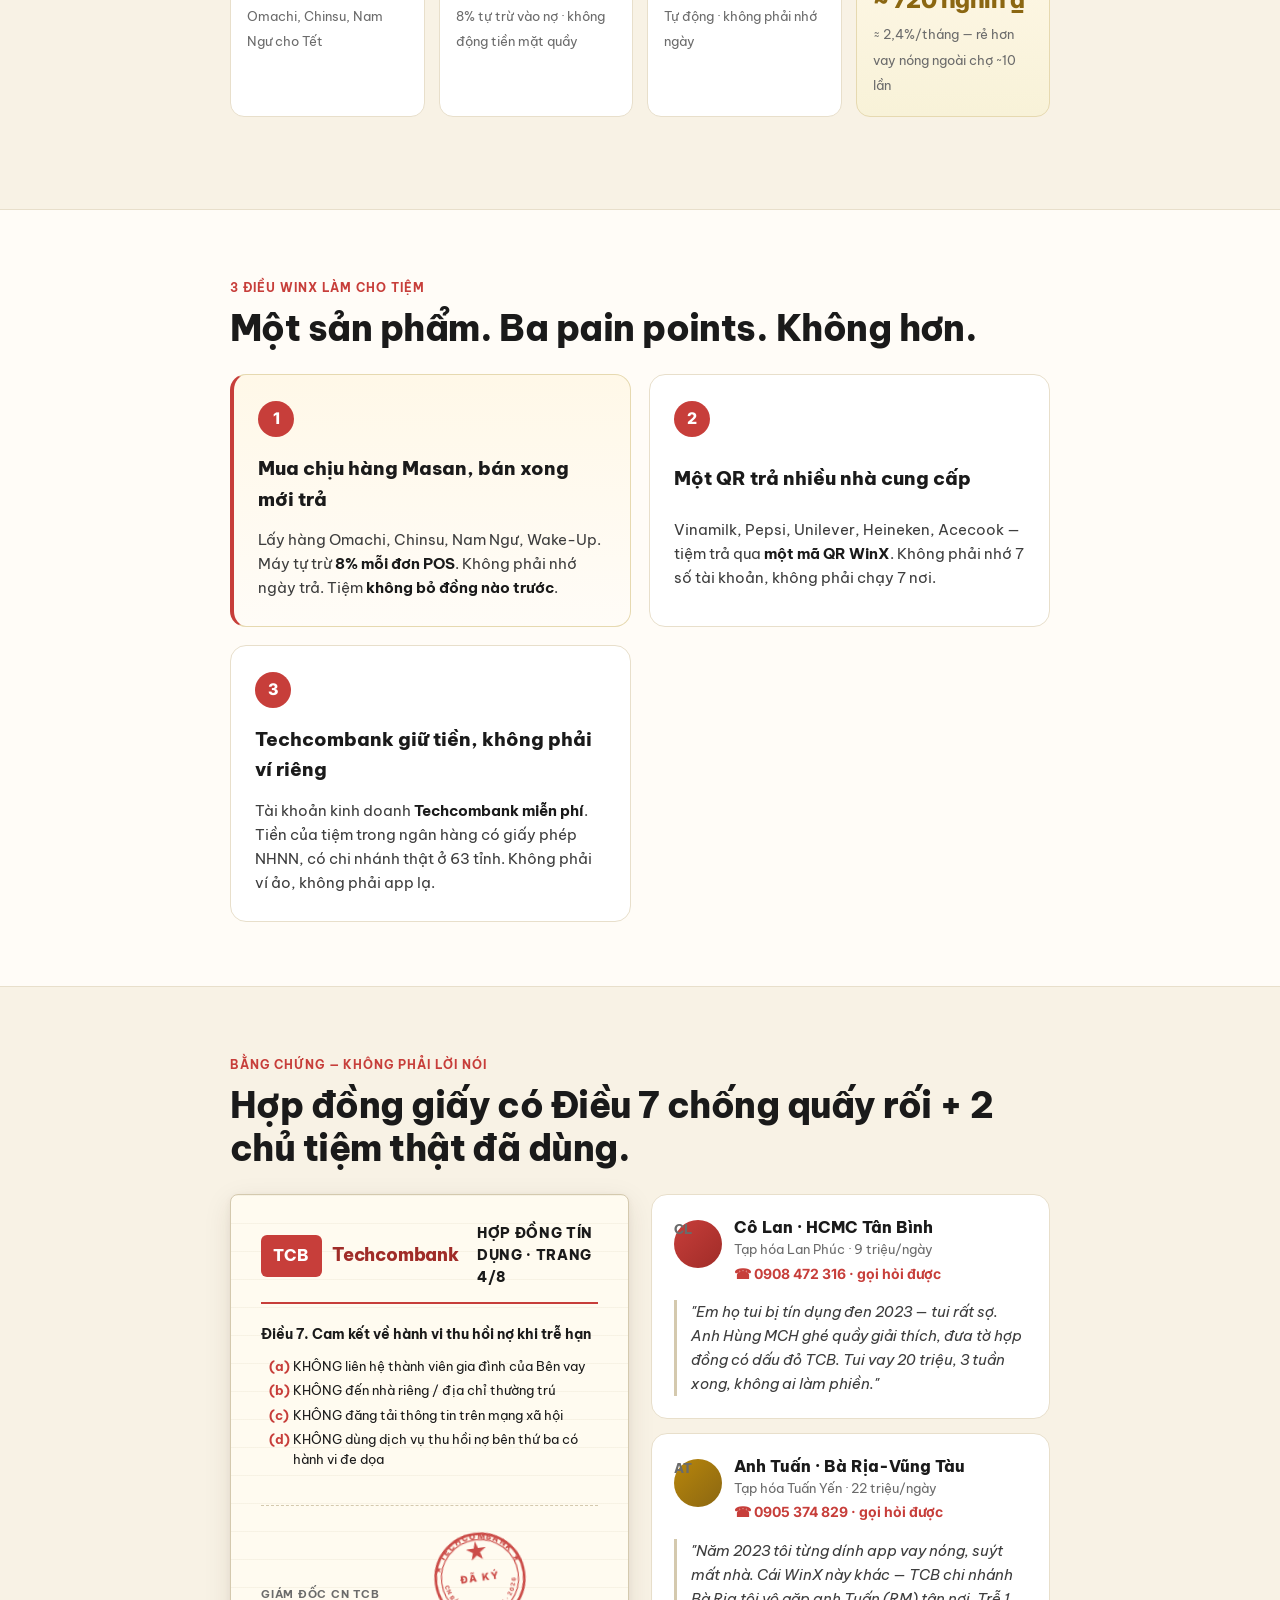
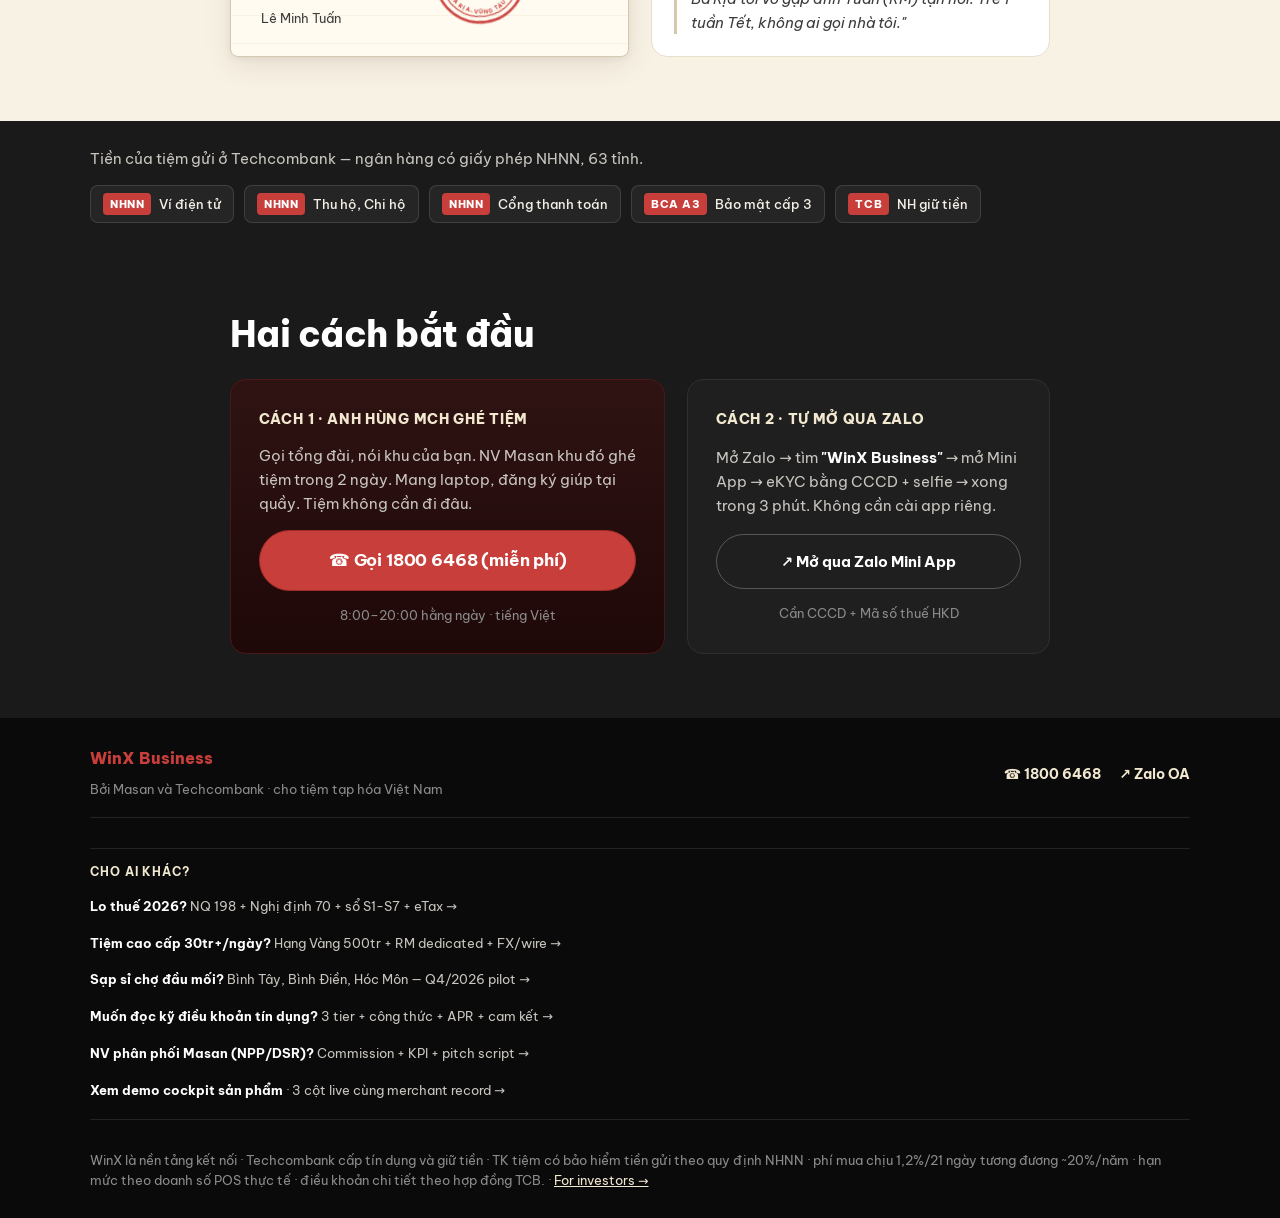
==== commit f4dead21: "Round 6: ultra-lean primary landing · split into segment sub-pages Focus-cut QC across 6 personas co" ====
--- a/index.html
+++ b/index.html
@@ -4,22 +4,21 @@
   <meta charset="UTF-8" />
   <meta name="viewport" content="width=device-width, initial-scale=1.0, viewport-fit=cover" />
   <meta name="theme-color" content="#C73E3A" />
-  <meta name="description" content="WinX Business · bởi Masan + Techcombank · mua chịu hàng Masan, bán ra tự trừ. Không bị gọi điện làm phiền. Cho tiệm tạp hóa Việt Nam." />
-  <meta property="og:title" content="WinX Business · Mua chịu hàng Masan, bán ra tự trừ" />
-  <meta property="og:description" content="Bởi Masan + Techcombank. Không bị gọi điện làm phiền. Trễ hạn chỉ ngưng giao hàng MCH." />
+  <meta name="description" content="WinX Business · Mua chịu hàng Masan, bán xong tự trừ 8% mỗi đơn POS. Hợp đồng Techcombank, không gọi gia đình. Cho tiệm tạp hóa Việt Nam." />
+  <meta property="og:title" content="WinX Business · Mua chịu hàng Masan, bán xong tự trừ" />
+  <meta property="og:description" content="Bởi Masan + Techcombank. Trễ hạn KHÔNG gọi gia đình." />
   <meta property="og:type" content="website" />
-  <title>WinX Business · Mua chịu hàng Masan, bán ra tự trừ · bởi Masan và Techcombank</title>
+  <title>WinX Business · Mua chịu hàng Masan, bán xong tự trừ · bởi Masan + Techcombank</title>
 
   <link rel="preconnect" href="https://fonts.googleapis.com" />
   <link rel="preconnect" href="https://fonts.gstatic.com" crossorigin />
-  <link href="https://fonts.googleapis.com/css2?family=Be+Vietnam+Pro:wght@500;600;700;800;900&family=Inter:wght@400;500;600;700;800&display=swap" rel="stylesheet" />
+  <link href="https://fonts.googleapis.com/css2?family=Be+Vietnam+Pro:wght@500;600;700;800;900&family=Inter:wght@400;600;700;800&display=swap" rel="stylesheet" />
 
   <link rel="icon" href="data:image/svg+xml;utf8,<svg xmlns='http://www.w3.org/2000/svg' viewBox='0 0 64 64'><rect width='64' height='64' rx='14' fill='%23C73E3A'/><text x='50%25' y='54%25' dominant-baseline='middle' text-anchor='middle' font-family='Inter,sans-serif' font-weight='800' font-size='32' fill='white'>X</text></svg>" />
   <link rel="stylesheet" href="customer.css" />
 </head>
 <body class="c-body">
 
-<!-- ================== HEADER ================== -->
 <header class="c-nav">
   <div class="c-nav-inner">
     <a class="c-brand" href="index.html">
@@ -29,21 +28,10 @@
           <path d="M9 11l4.5 14M22.5 11L18 25M14 11l4 8 4-8" stroke="white" stroke-width="2.4" stroke-linecap="round" stroke-linejoin="round" fill="none"/>
         </svg>
       </span>
-      <span class="brand-text">
-        <span class="brand-name">WinX</span><span class="brand-suffix">Business</span>
-      </span>
+      <span class="brand-text"><span class="brand-name">WinX</span><span class="brand-suffix">Business</span></span>
     </a>
-    <span class="c-by">
-      bởi <strong>Masan</strong> &amp; <strong>Techcombank</strong>
-    </span>
+    <span class="c-by">bởi <strong>Masan</strong> &amp; <strong>Techcombank</strong></span>
     <div class="c-nav-right">
-      <a class="c-npp-link" href="npp.html" title="Trang riêng cho NV phân phối Masan và NPP supervisor">
-        <span class="c-npp-ic">▣</span>
-        <span class="c-npp-text">
-          <span class="c-npp-cap">NV phân phối Masan?</span>
-          <strong>Mở trang NPP →</strong>
-        </span>
-      </a>
       <a class="c-hotline" href="tel:18006468">
         <span class="c-hotline-ic">☎</span>
         <span>
@@ -55,564 +43,175 @@
   </div>
 </header>
 
-<!-- ================== HERO ================== -->
-<section class="c-hero">
-  <div class="c-hero-inner">
-    <div class="c-hero-text">
-      <span class="c-eyebrow">Bởi Masan + Techcombank · cho tiệm tạp hóa Việt Nam</span>
-      <h1 class="c-h1">
-        Mua chịu hàng Masan.<br>
-        Trả nhiều NPP qua <span class="ink-red">một chỗ.</span>
-      </h1>
-      <p class="c-lede">
-        Hàng Masan (Chinsu, Nam Ngư, Omachi, Wake-Up 247) giao tới tiệm. Bán xong mới trả, máy tự trừ 8% mỗi đơn. Còn lại Vinamilk, Pepsi, Unilever, Heineken, P&amp;G, Acecook — tiệm trả qua một mã QR WinX. Không phải nhớ 7 số tài khoản, không phải chạy 7 nơi.
-      </p>
-
-      <div class="c-winwin">
-        <strong>Vì sao Masan làm chuyện này?</strong>
-        Tiệm có vốn nhập hàng → bán nhiều hơn → Masan bán nhiều hơn. Tiệm trả chậm 21 ngày → không hết tiền mặt → giữ shelf đầy → khách tới đều. Đây là <strong>win-win cho cả Masan, Techcombank và tiệm</strong>. Không phải khuyến mãi, không phải dụ. Mintifi (Ấn Độ) đã chạy mô hình này 6 năm với 300+ nhãn hàng — sống được vì cả ba bên đều có lợi.
-      </div>
-
-      <div class="c-promise c-promise-hero">
-        <strong>Cam kết với chủ tiệm — đọc kỹ trước khi đăng ký:</strong>
-        <ul>
-          <li><span class="ck">✓</span> Trễ hạn <strong>KHÔNG gọi gia đình</strong></li>
-          <li><span class="ck">✓</span> Trễ hạn <strong>KHÔNG đến nhà</strong></li>
-          <li><span class="ck">✓</span> Trễ hạn <strong>KHÔNG đăng Facebook / Zalo / TikTok</strong></li>
-          <li><span class="ck">✓</span> Trễ hạn chỉ ngưng giao hàng Masan + làm việc qua <strong>chi nhánh Techcombank</strong> gần nhất (63 tỉnh)</li>
-        </ul>
-        <span class="c-promise-sub">Cam kết này có trong hợp đồng giấy do TCB ký đóng dấu. <a href="#contract">Xem mẫu hợp đồng có mộc TCB →</a></span>
-      </div>
-
-      <div class="c-cta-row">
-        <a class="c-cta-primary" href="#dang-ky">Gọi anh Hùng MCH khu mình tới giải thích</a>
-        <a class="c-cta-ghost" href="demo.html">Xem cô Minh Anh dùng thử →</a>
-      </div>
-      <p class="c-cta-note">
-        Hoặc mở qua <strong>Zalo Mini App</strong> trong 3 phút (không phải cài app riêng).
-      </p>
-    </div>
-
-    <aside class="c-hero-aside">
-      <figure class="c-rep">
-        <div class="c-rep-avatar" aria-hidden="true">
-          <span class="c-rep-photo">Anh Hùng</span>
-          <span class="c-rep-badge">MCH</span>
-        </div>
-        <figcaption class="c-rep-body">
-          <strong>Anh Hùng Nguyễn</strong>
-          <span class="c-rep-sub">NV phân phối Masan · khu Bình Tân HCMC</span>
-          <span class="c-rep-line">5 năm giao hàng tới 250 tạp hóa</span>
-          <a class="c-rep-phone" href="tel:0908123456">☎ 0908 123 456</a>
-          <span class="c-rep-note">Anh Hùng đăng ký giúp cô Minh Anh tại quầy ngày 12/04/2026. Anh Hùng có khu của bạn.</span>
-        </figcaption>
-      </figure>
-    </aside>
-  </div>
-</section>
-
-<!-- ================== EXAMPLE WITH REAL NUMBERS ================== -->
+<!-- ================== HERO — ONE PRODUCT ================== -->
+<section class="c-hero c-hero-lean">
+  <div class="c-hero-inner c-hero-lean-inner">
+    <span class="c-eyebrow">Bởi Masan + Techcombank · cho tiệm tạp hóa</span>
+    <h1 class="c-h1 c-h1-lean">
+      Mua chịu hàng Masan.<br>
+      <span class="ink-red">Bán xong, máy tự trừ.</span>
+    </h1>
+    <p class="c-lede c-lede-lean">
+      Lấy hàng Masan (Chinsu, Nam Ngư, Omachi, Wake-Up). Tiệm bán xong rồi mới trả — máy tự trừ <strong>8% mỗi đơn POS</strong>. Không phải bỏ tiền túi trước. Không phải nhớ ngày trả.
+    </p>
+
+    <div class="c-promise c-promise-hero">
+      <strong>Đây là Techcombank, không phải app vay nóng:</strong>
+      <ul>
+        <li><span class="ck">✓</span> Trễ hạn <strong>KHÔNG gọi gia đình</strong></li>
+        <li><span class="ck">✓</span> Trễ hạn <strong>KHÔNG đến nhà</strong></li>
+        <li><span class="ck">✓</span> Trễ hạn <strong>KHÔNG đăng Facebook / Zalo / TikTok</strong></li>
+        <li><span class="ck">✓</span> Chỉ ngưng giao hàng Masan + làm việc qua <strong>chi nhánh Techcombank</strong> gần nhất</li>
+      </ul>
+      <span class="c-promise-sub">Cam kết này có trong <strong>Điều 7</strong> hợp đồng giấy do TCB ký đóng dấu đỏ. Không phải lời nói. <a href="#contract">Xem mẫu hợp đồng →</a></span>
+    </div>
+
+    <div class="c-cta-row">
+      <a class="c-cta-primary c-cta-big" href="tel:18006468">☎ Gọi 1800 6468 — anh Hùng MCH ghé tiệm trong 2 ngày</a>
+      <a class="c-cta-ghost" href="https://zalo.me/winx-business">↗ Hoặc mở qua Zalo Mini App (3 phút)</a>
+    </div>
+  </div>
+</section>
+
+<!-- ================== ONE CONCRETE EXAMPLE ================== -->
 <section class="c-sec c-sec-bg">
   <div class="c-sec-inner c-sec-narrow">
-    <span class="c-sec-tag">Cụ thể bằng số</span>
-    <h2 class="c-h2">Cô Minh Anh ở Bình Tân HCMC vay 30 triệu — đây là số tiền thật</h2>
+    <span class="c-sec-tag">Một ví dụ cụ thể, bằng số</span>
+    <h2 class="c-h2">Cô Minh Anh ở Bình Tân HCMC vay 30 triệu — đây là số thật</h2>
 
     <div class="c-num-grid">
       <div class="c-num">
-        <span class="c-num-cap">Vay</span>
+        <span class="c-num-cap">Lấy hàng Masan</span>
         <strong>30 triệu ₫</strong>
-        <span class="c-num-sub">để nhập hàng Tết: Omachi, Chinsu, Nam Ngư, Wake-Up</span>
+        <span class="c-num-sub">Omachi, Chinsu, Nam Ngư cho Tết</span>
       </div>
       <div class="c-num">
-        <span class="c-num-cap">Bán mỗi ngày</span>
-        <strong>9 triệu ₫</strong>
-        <span class="c-num-sub">x 8% = 720k tự trừ vào nợ hàng · không động tiền mặt quầy</span>
+        <span class="c-num-cap">Bán mỗi ngày 9 triệu</span>
+        <strong>− 720 nghìn ₫</strong>
+        <span class="c-num-sub">8% tự trừ vào nợ · không động tiền mặt quầy</span>
       </div>
       <div class="c-num">
-        <span class="c-num-cap">Khoảng</span>
-        <strong>6 tuần</strong>
-        <span class="c-num-sub">là trả xong 30 triệu · tự động · không phải nhớ ngày trả</span>
+        <span class="c-num-cap">~ 6 tuần</span>
+        <strong>Trả xong</strong>
+        <span class="c-num-sub">Tự động · không phải nhớ ngày</span>
       </div>
       <div class="c-num c-num-emph">
-        <span class="c-num-cap">Tổng phí cho cả khoản 30 triệu</span>
-        <strong>~720 nghìn ₫</strong>
-        <span class="c-num-sub">1,2% mỗi 21 ngày. Rẻ hơn vay nóng ngoài thị trường ~10 lần.</span>
-      </div>
-    </div>
-
-    <div class="c-vs">
-      <span class="c-vs-cap">So sánh với vay nóng / app cho vay năm 2023-2024</span>
-      <table class="c-vs-table">
-        <thead><tr><th>Vay 30 triệu</th><th>App vay nóng (Vay Nhanh, Tamo, Doctor Đồng)</th><th>WinX Business</th></tr></thead>
-        <tbody>
-          <tr><td>Lãi mỗi tháng</td><td><span class="bad">8–15%/tháng</span> (~150% năm)</td><td><span class="good">1,2% mỗi 21 ngày</span> (~20% năm)</td></tr>
-          <tr><td>Cách trả</td><td>Phải chuyển khoản đúng ngày, trễ là gọi điện</td><td>Khách quét QR → máy tự trừ. Không phải nhớ.</td></tr>
-          <tr><td>Trễ hạn</td><td><span class="bad">Gọi gia đình, đến nhà, đăng Facebook</span></td><td><span class="good">Ngưng giao hàng Masan + làm việc qua chi nhánh TCB</span></td></tr>
-          <tr><td>Ai cho vay</td><td>Công ty lạ, không có chi nhánh</td><td><strong>Techcombank</strong> · ngân hàng có giấy phép NHNN · có chi nhánh ở 63 tỉnh</td></tr>
-        </tbody>
-      </table>
-    </div>
-
-    <div class="c-vs" style="margin-top:18px;">
-      <span class="c-vs-cap">Bảng phí đầy đủ cơ bản — không có phí ẩn</span>
-      <div class="c-fee-grid">
-        <div class="c-fee-row c-fee-free"><span>Phí mở tài khoản kinh doanh</span><strong>Miễn phí</strong></div>
-        <div class="c-fee-row c-fee-free"><span>Phí duy trì tài khoản hàng tháng</span><strong>Miễn phí</strong></div>
-        <div class="c-fee-row"><span>Phí mua chịu hàng (Đồng / Bạc / Vàng)</span><strong>1,2% / 1,0% / 0,8% / kỳ 21d · ≈ <strong style="color:var(--red)">20,9% / 17,4% / 13,9% APR</strong></strong></div>
-        <div class="c-fee-row"><span>Phí phạt trễ hạn (sau ngày thứ 21)</span><strong>0,05% / ngày · tối đa 5% / khoản</strong></div>
-        <div class="c-fee-row c-fee-free"><span>Phí chuyển khoản nội TCB</span><strong>Miễn phí</strong></div>
-        <div class="c-fee-row"><span>Phí chuyển khoản liên ngân hàng (NAPAS247)</span><strong>2.200 ₫ / lệnh</strong></div>
-        <div class="c-fee-row"><span>Phí rút tiền mặt tại ATM TCB</span><strong>Miễn phí 5 lần / tháng</strong></div>
-        <div class="c-fee-row c-fee-free"><span>Phí đóng tài khoản</span><strong>Miễn phí, không ràng buộc</strong></div>
-        <div class="c-fee-row c-fee-free"><span>Phí xuất file dữ liệu khi đóng (export CSV)</span><strong>Miễn phí</strong></div>
-        <div class="c-fee-row"><span>Phí dịch vụ sổ sách + thuế 2026 (tùy chọn)</span><strong>199 nghìn / tháng</strong></div>
-      </div>
-    </div>
-
-    <div class="c-vs" style="margin-top:14px;">
-      <span class="c-vs-cap">Phí riêng cho hạng Bạc/Vàng (tiệm doanh thu &gt;15 triệu/ngày)</span>
-      <div class="c-fee-grid">
-        <div class="c-fee-row"><span>Phí RM dedicated (manager riêng) — hạng Vàng</span><strong>Miễn phí · cấp tự động</strong></div>
-        <div class="c-fee-row"><span>Phí chuyển khoản quốc tế (SWIFT wire) — nếu cần</span><strong>15 USD / lệnh + 0,1% giá trị</strong></div>
-        <div class="c-fee-row"><span>Phí mua/bán ngoại tệ (FX markup so với TCB mid-rate)</span><strong>0,5% (USD/VND) · 0,8% (CNY/VND)</strong></div>
-        <div class="c-fee-row"><span>Phí rút ngoại tệ tại ATM quốc tế</span><strong>2 USD / lệnh + FX markup</strong></div>
-        <div class="c-fee-row"><span>Phí SLA priority response (24/7 hotline)</span><strong>Miễn phí cho hạng Bạc/Vàng</strong></div>
-        <div class="c-fee-row"><span>RM ratio (manager phục vụ bao nhiêu tiệm)</span><strong>1 RM / 80 tiệm Bạc · 1 RM / 30 tiệm Vàng</strong></div>
-      </div>
-    </div>
-  </div>
-</section>
-
-<!-- ================== SEGMENT NAVIGATOR (hero-adjacent strip) ================== -->
-<section class="c-segnav">
-  <div class="c-segnav-inner">
-    <div class="c-segnav-row">
-      <span class="c-segnav-cap">Đọc đúng phần dành cho mình:</span>
-      <a class="c-segnav-chip" href="#dang-ky">Tiệm tạp hóa bán lẻ →</a>
-      <a class="c-segnav-chip" href="#vs-vinshop">Đang dùng VinShop ShopCash →</a>
-      <a class="c-segnav-chip c-segnav-chip-warn" href="#contract">Đã từng dính app vay nóng →</a>
-      <a class="c-segnav-chip c-segnav-chip-amber" href="#wholesaler">Chủ sạp sỉ chợ đầu mối →</a>
-      <a class="c-segnav-chip" href="npp.html">NV phân phối Masan (NPP/DSR) →</a>
-    </div>
-  </div>
-</section>
-
-<!-- ================== CONTRACT MOCKUP (for anh Tùng / app-loan PTSD) ================== -->
-<section class="c-sec c-sec-contract" id="contract">
-  <div class="c-sec-inner c-sec-narrow">
-    <span class="c-sec-tag">Mẫu hợp đồng có mộc TCB</span>
-    <h2 class="c-h2">Cam kết "không gọi gia đình" có TRONG hợp đồng giấy.</h2>
-    <p class="c-p">
-      Tiệm ký hợp đồng tín dụng giấy với Techcombank (không phải WinX). Hợp đồng có 8 trang, in tại chi nhánh TCB gần nhất, ký tay bởi giám đốc chi nhánh + chủ tiệm, đóng mộc đỏ TCB. <strong>Tiệm cầm về cất tủ.</strong> Trễ hạn — tiệm vác hợp đồng ra chi nhánh, không cần cãi nhau với app.
-    </p>
-
-    <div class="c-contract-mock">
-      <div class="c-contract-page">
-        <div class="c-contract-header">
-          <div class="c-contract-logo">
-            <span class="c-contract-logo-mark">TCB</span>
-            <span class="c-contract-logo-name">Techcombank</span>
-          </div>
-          <div class="c-contract-meta">
-            <strong>HỢP ĐỒNG TÍN DỤNG MUA CHỊU HÀNG HÓA</strong>
-            <span>Số: TCB-WX-2026-00<span style="color:#999;">X</span> · Trang 4/8</span>
-          </div>
-        </div>
-
-        <div class="c-contract-body">
-          <p><strong>Điều 7. Cam kết về hành vi thu hồi nợ khi trễ hạn</strong></p>
-          <p>7.1. Trường hợp Bên vay trễ hạn thanh toán theo lịch quy định tại Điều 5, Techcombank cam kết:</p>
-          <ul class="c-contract-list">
-            <li><strong>(a)</strong> KHÔNG liên hệ, gọi điện, nhắn tin tới bất kỳ thành viên gia đình nào của Bên vay (cha, mẹ, vợ/chồng, con, anh chị em ruột) với mục đích thu hồi nợ;</li>
-            <li><strong>(b)</strong> KHÔNG đến nhà riêng của Bên vay hoặc địa chỉ thường trú đăng ký của thành viên gia đình;</li>
-            <li><strong>(c)</strong> KHÔNG đăng tải, chia sẻ, hoặc phát tán hình ảnh, thông tin cá nhân của Bên vay trên mạng xã hội (Facebook, Zalo, TikTok, Instagram, hoặc bất kỳ nền tảng nào);</li>
-            <li><strong>(d)</strong> KHÔNG sử dụng dịch vụ thu hồi nợ bên thứ ba có hành vi đe dọa, quấy rối, hoặc gây áp lực tinh thần.</li>
-          </ul>
-          <p>7.2. Biện pháp khắc phục duy nhất khi trễ hạn: <strong>(i)</strong> Tạm ngưng cung ứng hàng Masan tới tiệm cho đến khi khoản nợ được thanh toán; <strong>(ii)</strong> Trao đổi trực tiếp giữa chủ tiệm và RM TCB tại chi nhánh đăng ký.</p>
-          <p>7.3. Vi phạm điều khoản này: Bên vay có quyền khiếu nại tới <strong>Phòng Khách hàng SME — Techcombank, hotline 1800 6468</strong>. TCB cam kết phản hồi và bồi thường nếu xác minh vi phạm.</p>
-        </div>
-
-        <div class="c-contract-footer">
-          <div class="c-contract-sig">
-            <span class="c-contract-sig-cap">Chủ tiệm ký</span>
-            <span class="c-contract-sig-line">_________________</span>
-            <span class="c-contract-sig-name">Họ tên: ___________________</span>
-            <span class="c-contract-sig-name">CCCD: ___________________</span>
-          </div>
-          <div class="c-contract-sig c-contract-sig-tcb">
-            <span class="c-contract-sig-cap">Giám đốc CN TCB</span>
-            <span class="c-contract-sig-line">_________________</span>
-            <span class="c-contract-sig-name">Lê Minh Tuấn</span>
-            <span class="c-contract-sig-name">CN Bà Rịa-Vũng Tàu</span>
-          </div>
-          <svg class="c-contract-stamp-svg" viewBox="0 0 140 140" aria-hidden="true">
-            <defs>
-              <path id="stampTop" d="M 70,70 m -55,0 a 55,55 0 1,1 110,0" fill="none"/>
-              <path id="stampBot" d="M 70,70 m -50,0 a 50,50 0 1,0 100,0" fill="none"/>
-            </defs>
-            <!-- outer thick ring -->
-            <circle cx="70" cy="70" r="62" fill="none" stroke="#C73E3A" stroke-width="3.5"/>
-            <!-- inner ring -->
-            <circle cx="70" cy="70" r="54" fill="none" stroke="#C73E3A" stroke-width="1.5"/>
-            <!-- 5-pointed star at top center -->
-            <polygon points="70,18 73,28 84,28 75,34 78,44 70,38 62,44 65,34 56,28 67,28"
-              fill="#C73E3A" stroke="none"/>
-            <!-- curved text TECHCOMBANK along top -->
-            <text fill="#C73E3A" font-family="Inter, sans-serif" font-weight="800" font-size="11" letter-spacing="2">
-              <textPath href="#stampTop" startOffset="50%" text-anchor="middle">★ TECHCOMBANK ★</textPath>
-            </text>
-            <!-- curved text bottom -->
-            <text fill="#C73E3A" font-family="Inter, sans-serif" font-weight="700" font-size="8" letter-spacing="1.5">
-              <textPath href="#stampBot" startOffset="50%" text-anchor="middle">CN BÀ RỊA-VŨNG TÀU · 2026</textPath>
-            </text>
-            <!-- center text -->
-            <text x="70" y="74" text-anchor="middle" fill="#C73E3A" font-family="Inter, sans-serif" font-weight="800" font-size="14" letter-spacing="2">ĐÃ KÝ</text>
-            <text x="70" y="90" text-anchor="middle" fill="#C73E3A" font-family="Inter, sans-serif" font-weight="600" font-size="8" letter-spacing="1">XÁC NHẬN</text>
-          </svg>
-        </div>
-      </div>
-      <p class="c-contract-cap">
-        Mẫu trang 4/8 hợp đồng tín dụng TCB. Tiệm nhận bản gốc giấy có mộc đỏ và chữ ký tay giám đốc chi nhánh khi đăng ký. <strong>Không phải PDF, không phải web, không phải email.</strong>
-      </p>
-    </div>
-  </div>
-</section>
-
-<!-- ================== HONEST VINSHOP COMPARISON ================== -->
-<section class="c-sec c-sec-narrow-bg" id="vs-vinshop">
-  <div class="c-sec-inner c-sec-narrow">
-    <span class="c-sec-tag">Đang dùng VinShop ShopCash? Đọc kỹ trước khi đổi.</span>
-    <h2 class="c-h2">VinShop ShopCash vs WinX — so trực tiếp, không né.</h2>
-    <p class="c-p">
-      VinShop ShopCash (OneMount + Techcombank) là sản phẩm hiện có ở Việt Nam, đã chạy 2 năm. Tiệm nào đang dùng tốt thì giữ. WinX không cạnh tranh trên cùng trục — WinX khác ở chỗ khác. Đây là sự thật:
-    </p>
-
-    <div class="c-vs">
-      <table class="c-vs-table">
-        <thead><tr><th></th><th>VinShop ShopCash</th><th>WinX Business</th></tr></thead>
-        <tbody>
-          <tr><td>Hạn mức mua chịu</td><td><span class="good">50 triệu</span></td><td>30tr (Đồng) / 150tr (Bạc) / 500tr (Vàng)</td></tr>
-          <tr><td>Số ngày trả</td><td><span class="good">40 ngày</span></td><td>21–45 ngày tùy hạng</td></tr>
-          <tr><td>Lãi mua chịu</td><td><span class="good">Miễn lãi</span> (nếu trả đúng hạn)</td><td>1,2%/21 ngày (Đồng) → 0,8% (Vàng)</td></tr>
-          <tr><td>Số NPP gom được</td><td>Chỉ NPP trong mạng VinShop</td><td><span class="good">Bất kỳ NPP nào tiệm đang lấy hàng</span> (qua WinX QR-out)</td></tr>
-          <tr><td>Cần cài app riêng</td><td>Có (VinShop app)</td><td><span class="good">Không — chạy trong Zalo Mini App</span></td></tr>
-          <tr><td>Sổ sách + thuế 2026 (NQ 198 + S1–S7)</td><td>Không</td><td><span class="good">Có (199k/tháng)</span></td></tr>
-          <tr><td>Hệ thống chi nhánh ngân hàng</td><td>Qua VinShop (online)</td><td><span class="good">Techcombank 63 tỉnh, RM dedicated cho hạng Bạc/Vàng</span></td></tr>
-        </tbody>
-      </table>
-    </div>
-
-    <div class="c-vs-verdict">
-      <strong>Khi nào nên giữ VinShop ShopCash:</strong> tiệm chỉ cần mua chịu hàng MCH qua mạng VinShop, không cần gom NPP non-VinShop, không cần sổ sách thuế, không muốn đổi gì.<br><br>
-      <strong>Khi nào nên thử thêm WinX:</strong> tiệm đặt hàng từ nhiều NPP ngoài mạng VinShop (Heineken, Acecook, P&amp;G, đường, dầu ăn), hoặc lo về kê khai thuế 2026, hoặc muốn chuyển tiền ra cho mọi NPP qua 1 mã QR thay vì 7 số tài khoản. Hai cái có thể chạy song song — Zalo Mini App không tốn cài đặt.
-    </div>
-
-    <div class="c-vs-bridge">
-      <strong>Lời mời cho user VinShop ShopCash đang dùng tốt:</strong>
-      <p>Cô đang dùng VinShop ShopCash 2 năm, miễn lãi 40 ngày — đừng đổi. <strong>Giữ ShopCash cho hàng MCH.</strong> Cài thêm WinX qua Zalo Mini App (miễn phí, không phải app riêng) chỉ để dùng 2 việc VinShop chưa làm được:</p>
-      <ul>
-        <li><strong>Gom payment cho Heineken / Acecook / Vinamilk / P&amp;G</strong> qua 1 mã QR — bỏ 7 số tài khoản</li>
-        <li><strong>Sổ sách kê khai thuế 2026</strong> (NQ 198 + sổ S1-S7) qua 199k/tháng — rẻ hơn MISA</li>
-      </ul>
-      <p class="c-vs-bridge-note">Mua chịu WinX chỉ thử khi cô cần thêm hạn mức ngoài 50tr ShopCash. Không đổi, không lock-in, không ràng buộc. Sau 30 ngày không thấy ích — xóa khỏi Zalo, hết.</p>
-      <a class="c-cta-primary" href="https://zalo.me/winx-business" rel="noopener">↗ Cài thử WinX qua Zalo (giữ VinShop)</a>
-    </div>
-  </div>
-</section>
-
-<!-- ================== 4 THINGS WINX DOES ================== -->
+        <span class="c-num-cap">Tổng phí cả khoản 30 triệu</span>
+        <strong>~ 720 nghìn ₫</strong>
+        <span class="c-num-sub">≈ 2,4%/tháng — rẻ hơn vay nóng ngoài chợ ~10 lần</span>
+      </div>
+    </div>
+  </div>
+</section>
+
+<!-- ================== TOP 3 FEATURES (universal PMF) ================== -->
 <section class="c-sec">
-  <div class="c-sec-inner">
-    <span class="c-sec-tag">WinX làm 4 việc cho tiệm</span>
-    <h2 class="c-h2">Một tài khoản cho cả tiệm. Bốn việc, một chỗ.</h2>
-
-    <div class="c-feat-grid">
+  <div class="c-sec-inner c-sec-narrow">
+    <span class="c-sec-tag">3 điều WinX làm cho tiệm</span>
+    <h2 class="c-h2">Một sản phẩm. Ba pain points. Không hơn.</h2>
+
+    <div class="c-feat-grid c-feat-grid-3">
+      <article class="c-feat c-feat-hero">
+        <div class="c-feat-num">1</div>
+        <h3>Mua chịu hàng Masan, bán xong mới trả</h3>
+        <p>Lấy hàng Omachi, Chinsu, Nam Ngư, Wake-Up. Máy tự trừ <strong>8% mỗi đơn POS</strong>. Không phải nhớ ngày trả. Tiệm <strong>không bỏ đồng nào trước</strong>.</p>
+      </article>
+
       <article class="c-feat">
-        <div class="c-feat-num">1</div>
-        <h3>Tài khoản kinh doanh ở Techcombank</h3>
-        <p>Mở trong 3 phút qua Zalo Mini App. Tiền tiệm gửi tại <strong>Techcombank</strong> (không phải ví riêng — TCB giữ tiền, có giấy phép NHNN, có chi nhánh thật).</p>
-        <p class="c-feat-price"><strong>Miễn phí</strong> · không phí mở · không phí duy trì</p>
-      </article>
-
-      <article class="c-feat c-feat-hero">
         <div class="c-feat-num">2</div>
-        <h3>Mua chịu hàng Masan</h3>
-        <p>Hàng Omachi, Chinsu, Nam Ngư, Wake-Up giao tới tiệm. Bán xong mới trả. Mỗi đơn khách quét QR thì máy tự trừ 8% — không phải nhớ ngày.</p>
-        <p class="c-feat-price"><strong>1,2% mỗi 21 ngày</strong> (~20% năm) · không phí ẩn · không phí phạt nếu trễ vài ngày</p>
+        <h3>Một QR trả nhiều nhà cung cấp</h3>
+        <p>Vinamilk, Pepsi, Unilever, Heineken, Acecook — tiệm trả qua <strong>một mã QR WinX</strong>. Không phải nhớ 7 số tài khoản, không phải chạy 7 nơi.</p>
       </article>
 
       <article class="c-feat">
         <div class="c-feat-num">3</div>
-        <h3>Sổ sách + thuế 2026</h3>
-        <p>Theo <strong>Nghị quyết 198/2025</strong> tiệm doanh thu trên 1 tỷ/năm phải kê khai từ 1/1/2026. Theo <strong>Nghị định 70/2025</strong> phải xuất hóa đơn điện tử từ máy tính tiền (HĐĐT-MTT). WinX tự làm 7 sổ <strong>S1–S7</strong> (Thông tư 88/2021), tự xuất HĐĐT-MTT về GDT, tự nộp thuế qua <strong>eTax Mobile</strong>. Không cần thuê kế toán dịch vụ.</p>
-        <p class="c-feat-price"><strong>199 nghìn / tháng</strong> · so với MISA 300–500k · so với kế toán dịch vụ 2–3 triệu</p>
+        <h3>Techcombank giữ tiền, không phải ví riêng</h3>
+        <p>Tài khoản kinh doanh <strong>Techcombank miễn phí</strong>. Tiền của tiệm trong ngân hàng có giấy phép NHNN, có chi nhánh thật ở 63 tỉnh. Không phải ví ảo, không phải app lạ.</p>
       </article>
-
-      <article class="c-feat">
-        <div class="c-feat-num">4</div>
-        <h3>Sổ nợ khách + nhắc trả</h3>
-        <p>Chú An nợ 350k 18 ngày? Bấm 1 nút gửi VietQR qua Zalo. Khách quét trả, tự xóa nợ. Không phải gọi điện ngại.</p>
-        <p class="c-feat-price"><strong>Miễn phí</strong> · không giới hạn số khách</p>
-      </article>
-    </div>
-  </div>
-</section>
-
-<!-- ================== TIERS ================== -->
-<section class="c-sec c-sec-bg">
-  <div class="c-sec-inner">
-    <span class="c-sec-tag">3 hạng tiệm — tiệm to vay nhiều hơn</span>
-    <h2 class="c-h2">Tiệm bán nhiều, mua chịu được nhiều.</h2>
-    <p class="c-p">Hạn mức tăng theo doanh số POS thật 90 ngày. Không phải xếp hồ sơ, không phải thế chấp. Bán nhiều thì hạn mức tự tăng.</p>
-
-    <div class="c-tier-grid">
-      <article class="c-tier">
-        <header>
-          <strong>Hạng Đồng</strong>
-          <span>5–15 triệu/ngày · như cô Minh Anh</span>
-        </header>
-        <strong class="c-tier-amt">Mua chịu tới 30 triệu</strong>
-        <ul>
-          <li>21 ngày, 1,2%/kỳ</li>
-          <li>Tự trừ 8% mỗi đơn POS</li>
-          <li>NV MCH đăng ký tại quầy</li>
-        </ul>
-      </article>
-      <article class="c-tier c-tier-mid">
-        <header>
-          <strong>Hạng Bạc</strong>
-          <span>15–30 triệu/ngày · như anh Minh Cầu Giấy</span>
-        </header>
-        <strong class="c-tier-amt">Mua chịu tới 150 triệu</strong>
-        <ul>
-          <li>30 ngày, 1,0%/kỳ</li>
-          <li>Tự trừ 6% mỗi đơn POS</li>
-          <li>Có quản lý tài khoản riêng</li>
-        </ul>
-      </article>
-      <article class="c-tier c-tier-top">
-        <header>
-          <strong>Hạng Vàng</strong>
-          <span>30 triệu+/ngày · như anh Long Q7</span>
-        </header>
-        <strong class="c-tier-amt">Mua chịu tới 500 triệu</strong>
-        <ul>
-          <li>45 ngày, 0,8%/kỳ</li>
-          <li>Tự trừ 5% mỗi đơn POS</li>
-          <li>Manager đến tận tiệm</li>
-        </ul>
-      </article>
-    </div>
-
-    <div class="c-formula">
-      <strong>Công thức tính hạn mức — công khai, kiểm chứng được:</strong>
-      <div class="c-formula-math">
-        <span class="c-formula-line"><strong>Hạn mức tối đa</strong> = (Doanh số POS trung bình 90 ngày) ÷ 30 ngày × hệ số 7</span>
-      </div>
-      <div class="c-formula-example">
-        <span class="c-formula-cap">3 ví dụ thật — tự tính cho tiệm mình:</span>
-        <ul>
-          <li><strong>Hạng Đồng · Cô Minh Anh (HCM):</strong> POS 720tr/90d ÷ 30 = 8tr/ngày · × 7 = 56tr → <strong>cap 30tr</strong> (Đồng) · phí 360k/kỳ ≈ <strong>20,9% APR</strong></li>
-          <li><strong>Hạng Bạc · Anh Minh (HN Cầu Giấy):</strong> POS 1.620tr/90d ÷ 30 = 18tr/ngày · × 7 = 126tr → <strong>cap 150tr</strong> (Bạc) · phí 1,5tr/kỳ 30d ≈ <strong>17,4% APR</strong></li>
-          <li><strong>Hạng Vàng · Anh Long (HCM Q.7):</strong> POS 3.600tr/90d ÷ 30 = 40tr/ngày · × 7 = 280tr → <strong>cap 500tr</strong> (Vàng) · phí 4tr/kỳ 45d ≈ <strong>13,9% APR · rẻ hơn TCB SME 14-15%</strong></li>
-        </ul>
-      </div>
-      <p class="c-fairness">
-        <strong>Cam kết công bằng — kiểm chứng được:</strong> Công thức KHÔNG chứa biến số "% hàng Masan". Tiệm bán 5% Masan hay 50% Masan — cùng doanh số POS = cùng hạn mức. Mỗi quý, WinX công bố báo cáo: "Trong N tiệm hạng Bạc, % hàng Masan trải từ X% đến Y%, hạn mức trung bình Z" — để bất kỳ ai cũng kiểm tra được.
-      </p>
-      <p class="c-fairness-appeal">
-        <strong>Quyền khiếu nại:</strong> Nếu hạn mức bị cắt/giảm bất ngờ, tiệm có quyền yêu cầu giải trình bằng văn bản trong 7 ngày. Khiếu nại qua chi nhánh TCB hoặc hotline 1800 6468 — phản hồi trong 30 ngày, có ghi âm + biên bản.
-      </p>
-    </div>
-
-  </div>
-</section>
-
-<!-- ================== WHOLESALER DEDICATED SECTION (for bà Phượng) ================== -->
-<section class="c-sec c-sec-wholesale" id="wholesaler">
-  <div class="c-sec-inner c-sec-narrow">
-    <span class="c-sec-tag">Cho chủ sạp sỉ chợ đầu mối</span>
-    <h2 class="c-h2">Bà Phượng ở chợ Bình Tây — trang này CHƯA dành cho bà. Đọc thẳng tại sao.</h2>
-    <p class="c-p">
-      WinX Business bán lẻ (tiệm tạp hóa 5–40 triệu/ngày) ra mắt Q3/2026. <strong>Sản phẩm cho sạp sỉ chợ đầu mối (Bình Tây Q.6, Bình Điền Q.8, Hóc Môn HCM, Long Biên HN, Đầm Sen Long An) đang trong giai đoạn pilot, dự kiến mở bán Q4/2026.</strong>
-    </p>
-
-    <div class="c-wholesale-features">
-      <strong>Sản phẩm sạp sỉ sẽ có gì:</strong>
-      <ul>
-        <li>Quản lý sổ nợ 80–200 con nợ tạp hóa con (thay sổ giấy)</li>
-        <li>Thu nợ giùm — gửi nhắc VietQR qua Zalo, khách quét trả, tự xóa nợ</li>
-        <li>In phiếu giao hàng cho lái xe / cháu giao hàng</li>
-        <li>Đối soát tiền mặt cuối ngày 95% (không phải đếm tay)</li>
-        <li>Mua chịu hàng tới <strong>200–500 triệu</strong> (cao hơn hạng Vàng bán lẻ)</li>
-        <li>Hợp đồng tín dụng giấy có mộc TCB chi nhánh Q.6 hoặc Q.8</li>
-      </ul>
-    </div>
-
-    <div class="c-wholesale-cta">
-      <strong>Để vào danh sách pilot sạp sỉ (Q4/2026):</strong>
-      <a class="c-cta-primary" href="tel:18006468">☎ Gọi 1800 6468 — báo "sạp sỉ"</a>
-      <span class="c-cta-sub">Hoặc nhắn Zalo tới NV Masan ghé sạp cô. Khi sản phẩm sẵn sàng, anh Hùng MCH khu chợ cô sẽ ghé trực tiếp.</span>
-    </div>
-
-    <p class="c-wholesale-honesty">
-      <strong>Sự thật:</strong> Bà bán 50–80 triệu/ngày cho 80 tiệm tạp hóa — bà LÀ NGUỒN HÀNG quan trọng nhất của tụi tôi. Tụi tôi không pretend serve bà bây giờ — nhưng cũng không quên bà. Q4/2026 quay lại.
-    </p>
-  </div>
-</section>
-
-<!-- ================== TESTIMONIALS ================== -->
-<section class="c-sec">
-  <div class="c-sec-inner">
-    <span class="c-sec-tag">3 chủ tiệm đã dùng — gọi điện hỏi được</span>
-    <h2 class="c-h2">Người thật, số điện thoại thật, tỉnh thật.</h2>
-
-    <div class="c-test-grid c-test-grid-6">
-      <article class="c-test c-test-featured">
-        <div class="c-test-head">
-          <span class="c-test-avatar c-test-av-1">CL</span>
-          <div>
-            <strong>Cô Lan · HCMC</strong>
-            <span>Tạp hóa Lan Phúc · HCMC, Q. Tân Bình · 9 triệu/ngày</span>
-            <a class="c-test-phone" href="tel:0908472316">☎ 0908 472 316</a>
+    </div>
+  </div>
+</section>
+
+<!-- ================== CONTRACT MOCK + 2 TESTIMONIALS (compact trust) ================== -->
+<section class="c-sec c-sec-bg" id="contract">
+  <div class="c-sec-inner c-sec-narrow">
+    <span class="c-sec-tag">Bằng chứng — không phải lời nói</span>
+    <h2 class="c-h2">Hợp đồng giấy có Điều 7 chống quấy rối + 2 chủ tiệm thật đã dùng.</h2>
+
+    <div class="c-trust-row">
+      <div class="c-contract-compact">
+        <div class="c-contract-page c-contract-page-compact">
+          <div class="c-contract-header">
+            <div class="c-contract-logo">
+              <span class="c-contract-logo-mark">TCB</span>
+              <span class="c-contract-logo-name">Techcombank</span>
+            </div>
+            <div class="c-contract-meta">
+              <strong>HỢP ĐỒNG TÍN DỤNG · Trang 4/8</strong>
+            </div>
+          </div>
+          <div class="c-contract-body c-contract-body-compact">
+            <p><strong>Điều 7. Cam kết về hành vi thu hồi nợ khi trễ hạn</strong></p>
+            <ul class="c-contract-list">
+              <li><strong>(a)</strong> KHÔNG liên hệ thành viên gia đình của Bên vay</li>
+              <li><strong>(b)</strong> KHÔNG đến nhà riêng / địa chỉ thường trú</li>
+              <li><strong>(c)</strong> KHÔNG đăng tải thông tin trên mạng xã hội</li>
+              <li><strong>(d)</strong> KHÔNG dùng dịch vụ thu hồi nợ bên thứ ba có hành vi đe dọa</li>
+            </ul>
+          </div>
+          <div class="c-contract-footer c-contract-footer-compact">
+            <div class="c-contract-sig c-contract-sig-tcb">
+              <span class="c-contract-sig-cap">Giám đốc CN TCB</span>
+              <span class="c-contract-sig-name">Lê Minh Tuấn</span>
+            </div>
+            <svg class="c-contract-stamp-svg" viewBox="0 0 140 140" aria-hidden="true">
+              <defs>
+                <path id="stampTopL" d="M 70,70 m -55,0 a 55,55 0 1,1 110,0" fill="none"/>
+                <path id="stampBotL" d="M 70,70 m -50,0 a 50,50 0 1,0 100,0" fill="none"/>
+              </defs>
+              <circle cx="70" cy="70" r="62" fill="none" stroke="#C73E3A" stroke-width="3.5"/>
+              <circle cx="70" cy="70" r="54" fill="none" stroke="#C73E3A" stroke-width="1.5"/>
+              <polygon points="70,18 73,28 84,28 75,34 78,44 70,38 62,44 65,34 56,28 67,28" fill="#C73E3A"/>
+              <text fill="#C73E3A" font-family="Inter, sans-serif" font-weight="800" font-size="11" letter-spacing="2">
+                <textPath href="#stampTopL" startOffset="50%" text-anchor="middle">★ TECHCOMBANK ★</textPath>
+              </text>
+              <text fill="#C73E3A" font-family="Inter, sans-serif" font-weight="700" font-size="8" letter-spacing="1.5">
+                <textPath href="#stampBotL" startOffset="50%" text-anchor="middle">CN BÀ RỊA-VŨNG TÀU · 2026</textPath>
+              </text>
+              <text x="70" y="74" text-anchor="middle" fill="#C73E3A" font-family="Inter, sans-serif" font-weight="800" font-size="14" letter-spacing="2">ĐÃ KÝ</text>
+            </svg>
           </div>
         </div>
-        <blockquote>
-          "Em họ tui bị tín dụng đen năm 2023 — tui rất sợ. Nhưng cái WinX này em Hùng NPP MCH ghé tận quầy giải thích, đưa tờ giấy đóng dấu Techcombank. Tui mua chịu 20 triệu, 3 tuần xong, không ai làm phiền."
-        </blockquote>
-      </article>
-
-      <article class="c-test c-test-featured">
-        <div class="c-test-head">
-          <span class="c-test-avatar c-test-av-2">AT</span>
-          <div>
-            <strong>Anh Tuấn · Bà Rịa</strong>
-            <span>Tạp hóa Tuấn Yến · Bà Rịa, Phước Hòa · 22 triệu/ngày</span>
-            <a class="c-test-phone" href="tel:0905374829">☎ 0905 374 829</a>
-          </div>
-        </div>
-        <blockquote>
-          "Năm 2023 tôi từng dính app vay nóng, suýt mất nhà. Cái WinX này khác — Techcombank chi nhánh Bà Rịa tôi vô gặp anh Tuấn (RM) tận nơi. Trễ 1 tuần Tết không ai gọi nhà tôi."
-        </blockquote>
-      </article>
-
-      <article class="c-test c-test-featured">
-        <div class="c-test-head">
-          <span class="c-test-avatar c-test-av-3">CT</span>
-          <div>
-            <strong>Cô Trang · Cần Thơ</strong>
-            <span>Tạp hóa Trang Lành · Cần Thơ, Ninh Kiều · 8 triệu/ngày</span>
-            <a class="c-test-phone" href="tel:0939218447">☎ 0939 218 447</a>
-          </div>
-        </div>
-        <blockquote>
-          "Tui đã dùng 4 tháng. Tết vay 25 triệu mua hàng, bán xong tự trừ, 5 tuần xong. Không bị ai gọi điện. Cô nào ở Cần Thơ muốn hỏi cứ gọi tui."
-        </blockquote>
-      </article>
-
-      <article class="c-test c-test-featured">
-        <div class="c-test-head">
-          <span class="c-test-avatar c-test-av-2">AM</span>
-          <div>
-            <strong>Anh Minh · Hà Nội</strong>
-            <span>Tạp hóa Minh Hằng · HN, Cầu Giấy · 18-22 triệu/ngày · HKD 6 tỷ/năm</span>
-            <a class="c-test-phone" href="tel:0913847265">☎ 0913 847 265</a>
-          </div>
-        </div>
-        <blockquote>
-          "Tôi đang dùng TCB Business app + MISA AMIS. WinX thêm vào để vay 80tr nhập hàng Tết (hạng Bạc), trừ 6%/đơn POS. APR 17,4% — rẻ hơn FE Credit, dễ hơn TCB SME (không phải nộp 6 tháng sao kê). Sổ S1-S7 199k/tháng thay MISA 350k. Tổng cộng tiết kiệm 1,8tr/năm + có hạn mức linh hoạt."
-        </blockquote>
-      </article>
-
-      <article class="c-test">
-        <div class="c-test-head">
-          <span class="c-test-avatar c-test-av-1">CS</span>
-          <div>
-            <strong>Cô Sáu Lành · Tiền Giang</strong>
-            <span>Tạp hóa Sáu Lành · Cái Bè · 4 triệu/ngày</span>
-            <a class="c-test-phone" href="tel:0912648502">☎ 0912 648 502</a>
-          </div>
-        </div>
-        <blockquote>
-          "Tui nhỏ tuổi đầu, không rành điện thoại. Anh Tâm NPP Masan ghé thứ 6 đăng ký giùm tui ngay tại tiệm. Cài qua Zalo có sẵn. Vay 10 triệu mua mì Tết, 4 tuần xong."
-        </blockquote>
-      </article>
-
-      <article class="c-test">
-        <div class="c-test-head">
-          <span class="c-test-avatar c-test-av-2">AB</span>
-          <div>
-            <strong>Anh Bình · Cần Thơ</strong>
-            <span>Tạp hóa Bình An · Cái Răng · 12 triệu/ngày</span>
-            <a class="c-test-phone" href="tel:0902187624">☎ 0902 187 624</a>
-          </div>
-        </div>
-        <blockquote>
-          "Tui đang dùng VinShop ShopCash cho hàng MCH. WinX khác ở chỗ tui trả luôn được Vinamilk, Pepsi qua một mã QR — không phải nhớ 5 số tài khoản. Hai cái chạy song song, không tốn gì thêm."
-        </blockquote>
-      </article>
-
-      <article class="c-test">
-        <div class="c-test-head">
-          <span class="c-test-avatar c-test-av-3">CN</span>
-          <div>
-            <strong>Cô Nga · Cần Thơ</strong>
-            <span>Tạp hóa Nga Hùng · Bình Thủy · 6 triệu/ngày</span>
-            <a class="c-test-phone" href="tel:0918634927">☎ 0918 634 927</a>
-          </div>
-        </div>
-        <blockquote>
-          "Tui mới chuyển từ KiotViet sang. 4 bước, anh Tâm NPP làm giùm. Chạy song song 30 ngày, không mất dữ liệu cũ. Giờ tui không cần thuê kế toán nữa — WinX làm sổ S1-S7 với thuế cho tui rồi."
-        </blockquote>
-      </article>
-    </div>
-  </div>
-</section>
-
-<!-- ================== MIGRATION FROM KIOTVIET / SAPO ================== -->
-<section class="c-sec c-sec-bg">
-  <div class="c-sec-inner c-sec-narrow">
-    <span class="c-sec-tag">Đang dùng KiotViet, Sapo hoặc MISA AMIS?</span>
-    <h2 class="c-h2">Chuyển sang WinX trong 1 ngày — không mất dữ liệu cũ.</h2>
-    <p class="c-p">
-      KiotViet, Sapo, MISA AMIS — WinX nhập file SKU + sổ khách + sổ NCC qua 3 click. Chạy song song 30 ngày để đối chiếu. Nhân viên cũ dùng được liền vì giao diện giống POS hiện tại. <strong>Nếu sau 30 ngày không hài lòng, xuất toàn bộ dữ liệu ra CSV miễn phí — không ràng buộc.</strong>
-    </p>
-
-    <div class="c-vs" style="margin-top:18px;">
-      <span class="c-vs-cap">KiotViet vs WinX vs Cả hai — bảng so trực diện cho HKD đang chạy KiotViet</span>
-      <table class="c-vs-table">
-        <thead><tr><th></th><th>KiotViet (đang dùng)</th><th>WinX</th><th>Cả hai song song</th></tr></thead>
-        <tbody>
-          <tr><td>Giá / tháng</td><td>175k</td><td>199k (tùy chọn) hoặc 0đ (chỉ TK + mua chịu)</td><td>374k</td></tr>
-          <tr><td>POS bán hàng tại quầy</td><td><span class="good">Có (mạnh)</span></td><td>Có (cơ bản, đang phát triển)</td><td>Dùng KiotViet</td></tr>
-          <tr><td>HĐĐT-MTT theo NĐ 70/2025</td><td><span class="good">Có</span></td><td>Có</td><td>Một trong hai</td></tr>
-          <tr><td>Sổ S1-S7 theo TT 88/2021 (NQ 198)</td><td>Module thuế thêm tiền</td><td><span class="good">Có sẵn 199k/tháng</span></td><td>Dùng WinX cho thuế</td></tr>
-          <tr><td>Nộp eTax Mobile tự động</td><td>Không</td><td><span class="good">Có</span></td><td>Dùng WinX</td></tr>
-          <tr><td>Tài khoản kinh doanh TCB</td><td>Không</td><td><span class="good">Có (miễn phí)</span></td><td>Dùng WinX</td></tr>
-          <tr><td>Mua chịu hàng Masan</td><td>Không</td><td><span class="good">Có (30-500tr)</span></td><td>Dùng WinX</td></tr>
-          <tr><td>Trả nhiều NPP qua 1 mã QR</td><td>Không</td><td><span class="good">Có</span></td><td>Dùng WinX</td></tr>
-        </tbody>
-      </table>
-      <div class="c-vs-verdict">
-        <strong>Khuyến nghị cho cô Hà (HKD 4 tỷ/năm Long Biên đang dùng KiotViet 2 tháng):</strong> Giữ KiotViet cho POS bán hàng tại quầy (đã quen, đã nhập SKU). Cài thêm WinX qua Zalo Mini App cho 3 việc KiotViet chưa làm: sổ S1-S7 + eTax Mobile + mua chịu khi cần. Tổng cộng 374k/tháng vẫn rẻ hơn KiotViet module thuế + kế toán dịch vụ ~2,5tr/tháng = tiết kiệm 25tr/năm.
-      </div>
-    </div>
-    <div class="c-mig-grid">
-      <div class="c-mig">
-        <strong>1. Anh Hùng MCH ghé tiệm</strong>
-        <span>Mang laptop, kết nối POS hiện tại</span>
-      </div>
-      <div class="c-mig">
-        <strong>2. Xuất file CSV từ KiotViet/Sapo</strong>
-        <span>1 click trên phần mềm cũ</span>
-      </div>
-      <div class="c-mig">
-        <strong>3. Tải lên WinX qua Zalo</strong>
-        <span>Tự động ánh xạ SKU, sổ khách, NCC</span>
-      </div>
-      <div class="c-mig">
-        <strong>4. Chạy song song 30 ngày</strong>
-        <span>So sánh 2 phần mềm, yên tâm rồi mới chuyển hẳn</span>
+      </div>
+
+      <div class="c-trust-tests">
+        <article class="c-test c-test-featured">
+          <div class="c-test-head">
+            <span class="c-test-avatar c-test-av-1">CL</span>
+            <div>
+              <strong>Cô Lan · HCMC Tân Bình</strong>
+              <span>Tạp hóa Lan Phúc · 9 triệu/ngày</span>
+              <a class="c-test-phone" href="tel:0908472316">☎ 0908 472 316 · gọi hỏi được</a>
+            </div>
+          </div>
+          <blockquote>
+            "Em họ tui bị tín dụng đen 2023 — tui rất sợ. Anh Hùng MCH ghé quầy giải thích, đưa tờ hợp đồng có dấu đỏ TCB. Tui vay 20 triệu, 3 tuần xong, không ai làm phiền."
+          </blockquote>
+        </article>
+
+        <article class="c-test c-test-featured">
+          <div class="c-test-head">
+            <span class="c-test-avatar c-test-av-2">AT</span>
+            <div>
+              <strong>Anh Tuấn · Bà Rịa-Vũng Tàu</strong>
+              <span>Tạp hóa Tuấn Yến · 22 triệu/ngày</span>
+              <a class="c-test-phone" href="tel:0905374829">☎ 0905 374 829 · gọi hỏi được</a>
+            </div>
+          </div>
+          <blockquote>
+            "Năm 2023 tôi từng dính app vay nóng, suýt mất nhà. Cái WinX này khác — TCB chi nhánh Bà Rịa tôi vô gặp anh Tuấn (RM) tận nơi. Trễ 1 tuần Tết, không ai gọi nhà tôi."
+          </blockquote>
+        </article>
       </div>
     </div>
   </div>
@@ -621,52 +220,13 @@
 <!-- ================== TRUST RIBBON ================== -->
 <section class="c-trust">
   <div class="c-trust-inner">
-    <span class="c-trust-cap">Tiền của tiệm được giữ ở Techcombank — ngân hàng có giấy phép NHNN, có chi nhánh ở 63 tỉnh.</span>
+    <span class="c-trust-cap">Tiền của tiệm gửi ở Techcombank — ngân hàng có giấy phép NHNN, 63 tỉnh.</span>
     <div class="c-trust-badges">
-      <span class="c-badge"><strong>NHNN</strong>Giấy phép Ví điện tử</span>
+      <span class="c-badge"><strong>NHNN</strong>Ví điện tử</span>
       <span class="c-badge"><strong>NHNN</strong>Thu hộ, Chi hộ</span>
       <span class="c-badge"><strong>NHNN</strong>Cổng thanh toán</span>
       <span class="c-badge"><strong>BCA A3</strong>Bảo mật cấp 3</span>
-      <span class="c-badge"><strong>TCB</strong>Ngân hàng giữ tiền</span>
-    </div>
-  </div>
-</section>
-
-<!-- ================== FAQ ================== -->
-<section class="c-sec">
-  <div class="c-sec-inner c-sec-narrow">
-    <span class="c-sec-tag">Câu hỏi chủ tiệm hay hỏi</span>
-    <h2 class="c-h2">7 câu hỏi thường gặp</h2>
-
-    <div class="c-faq">
-      <details>
-        <summary>Trễ hạn thì có bị gọi điện cho gia đình không?</summary>
-        <p><strong>Không.</strong> Cam kết bằng văn bản: trễ hạn chỉ ngưng giao hàng Masan tới khi trả xong, và làm việc qua chi nhánh Techcombank gần nhất. Không gọi gia đình, không đến nhà, không đăng mạng xã hội.</p>
-      </details>
-      <details>
-        <summary>Nếu một tháng tiệm bán ế thì sao?</summary>
-        <p>Máy POS bán ít → tự trừ ít. Khoản trả kéo dài thêm. Không có khoản trả cố định cứng — tiệm chỉ trả khi có bán.</p>
-      </details>
-      <details>
-        <summary>Tiền của tiệm có an toàn không?</summary>
-        <p>Tiền do <strong>Techcombank</strong> giữ, không phải WinX. TCB là ngân hàng có giấy phép NHNN, có 300+ chi nhánh ở 63 tỉnh. Nếu WinX có vấn đề, tiền của tiệm vẫn nguyên ở TCB — chủ tiệm ra phòng giao dịch rút bình thường.</p>
-      </details>
-      <details>
-        <summary>Có phí ẩn không?</summary>
-        <p><strong>Không.</strong> Phí chỉ có 2 khoản công khai: 1,2% mỗi 21 ngày trên khoản mua chịu (~20% APR), và 199 nghìn/tháng nếu dùng gói sổ sách thuế. Không phí mở tài khoản, không phí duy trì, không phí phạt nếu trả trễ vài ngày, không phí ẩn.</p>
-      </details>
-      <details>
-        <summary>Tiệm tôi chỉ bán 30% hàng Masan, có vay được không?</summary>
-        <p>Được. Hạn mức tính theo <strong>doanh số POS tổng</strong> 90 ngày — không phụ thuộc bao nhiêu % là hàng Masan. Tiệm bán nhiều Vinamilk, Pepsi, Unilever vẫn được hạn mức như tiệm bán nhiều MCH.</p>
-      </details>
-      <details>
-        <summary>Cài thêm app nữa? Điện thoại tôi đã đầy rồi.</summary>
-        <p>Không cần app riêng. WinX chạy trong <strong>Zalo Mini App</strong> — đã có sẵn trong Zalo, mở Zalo là thấy. Hoặc dùng trên trình duyệt web.</p>
-      </details>
-      <details>
-        <summary>Ai đang dùng ở khu của tôi?</summary>
-        <p>Có danh sách 3 chủ tiệm thật ở Cần Thơ, Bà Rịa, Tiền Giang phía trên — gọi điện hỏi trực tiếp được. Hoặc gọi tổng đài 1800 6468 hỏi chủ tiệm gần khu mình nhất.</p>
-      </details>
+      <span class="c-badge"><strong>TCB</strong>NH giữ tiền</span>
     </div>
   </div>
 </section>
@@ -679,7 +239,7 @@
     <div class="c-cta-grid">
       <div class="c-cta-card c-cta-card-primary">
         <strong>Cách 1 · Anh Hùng MCH ghé tiệm</strong>
-        <p>Gọi tổng đài, nói khu của bạn (HCMC, HN, ĐN, Cần Thơ, Bà Rịa, Tiền Giang, hoặc tỉnh khác). NV Masan khu đó ghé tiệm trong 2 ngày. Mang laptop, đăng ký giúp tại quầy, không phải đi đâu.</p>
+        <p>Gọi tổng đài, nói khu của bạn. NV Masan khu đó ghé tiệm trong 2 ngày. Mang laptop, đăng ký giúp tại quầy. Tiệm không cần đi đâu.</p>
         <a class="c-cta-primary c-cta-big" href="tel:18006468">☎ Gọi 1800 6468 (miễn phí)</a>
         <span class="c-cta-sub">8:00–20:00 hằng ngày · tiếng Việt</span>
       </div>
@@ -688,32 +248,13 @@
         <strong>Cách 2 · Tự mở qua Zalo</strong>
         <p>Mở Zalo → tìm <strong>"WinX Business"</strong> → mở Mini App → eKYC bằng CCCD + selfie → xong trong 3 phút. Không cần cài app riêng.</p>
         <a class="c-cta-ghost-dark" href="https://zalo.me/winx-business" rel="noopener">↗ Mở qua Zalo Mini App</a>
-        <span class="c-cta-sub">Cần CCCD + Mã số thuế HKD (đăng ký rồi mới dùng được)</span>
-      </div>
-    </div>
-
-    <div class="c-rm-list">
-      <strong>Hoặc gọi thẳng RM Techcombank khu của bạn (di động cá nhân, giờ làm 8h-17h thứ 2-7):</strong>
-      <div class="c-rm-grid">
-        <div class="c-rm"><span>HCMC · Q. Tân Bình + Q. Bình Tân</span><strong>Anh Đức · 0918 264 753</strong></div>
-        <div class="c-rm"><span>HCMC · Q.7 + Q. Nhà Bè (premium)</span><strong>Chị Hà · 0908 472 916</strong></div>
-        <div class="c-rm"><span>HN · Cầu Giấy + Đống Đa + Thanh Xuân</span><strong>Anh Tuấn · 0903 581 247</strong></div>
-        <div class="c-rm"><span>HN · Long Biên + Gia Lâm</span><strong>Chị Mai · 0912 736 408</strong></div>
-        <div class="c-rm"><span>Đà Nẵng · Hải Châu + Thanh Khê</span><strong>Anh Phong · 0905 624 819</strong></div>
-        <div class="c-rm"><span>Cần Thơ · Ninh Kiều + Cái Răng + Bình Thủy</span><strong>Chị Linh · 0939 184 506</strong></div>
-        <div class="c-rm"><span>Bà Rịa-Vũng Tàu · Phước Hòa + TP. Vũng Tàu</span><strong>Anh Tuấn · 0905 374 829</strong></div>
-        <div class="c-rm"><span>Tiền Giang · Cái Bè + Cai Lậy + Mỹ Tho</span><strong>Anh Tâm · 0916 248 537</strong></div>
-      </div>
-      <p class="c-rm-note">Không phải hotline. Đây là số di động RM cá nhân, RM tự nhận máy. Tỉnh khác: gọi 1800 6468, tổng đài chuyển RM khu của bạn trong 24 giờ.</p>
-    </div>
-
-    <p class="c-cta-bottom-note">
-      Đang phân vân? Xem cô Minh Anh dùng thử trong <a href="demo.html">cockpit demo →</a>
-    </p>
-  </div>
-</section>
-
-<!-- ================== FOOTER ================== -->
+        <span class="c-cta-sub">Cần CCCD + Mã số thuế HKD</span>
+      </div>
+    </div>
+  </div>
+</section>
+
+<!-- ================== FOOTER · sub-page routing ================== -->
 <footer class="c-foot">
   <div class="c-foot-inner">
     <div class="c-foot-row">
@@ -726,8 +267,19 @@
         <a href="https://zalo.me/winx-business">↗ Zalo OA</a>
       </div>
     </div>
+
+    <div class="c-foot-routes">
+      <span class="c-foot-routes-cap">Cho ai khác?</span>
+      <a href="thue.html"><strong>Lo thuế 2026?</strong> NQ 198 + Nghị định 70 + sổ S1-S7 + eTax →</a>
+      <a href="premium.html"><strong>Tiệm cao cấp 30tr+/ngày?</strong> Hạng Vàng 500tr + RM dedicated + FX/wire →</a>
+      <a href="wholesaler.html"><strong>Sạp sỉ chợ đầu mối?</strong> Bình Tây, Bình Điền, Hóc Môn — Q4/2026 pilot →</a>
+      <a href="credit.html"><strong>Muốn đọc kỹ điều khoản tín dụng?</strong> 3 tier + công thức + APR + cam kết →</a>
+      <a href="npp.html"><strong>NV phân phối Masan (NPP/DSR)?</strong> Commission + KPI + pitch script →</a>
+      <a href="demo.html"><strong>Xem demo cockpit sản phẩm</strong> · 3 cột live cùng merchant record →</a>
+    </div>
+
     <div class="c-foot-fine">
-      WinX là nền tảng kết nối — Techcombank cấp tín dụng và giữ tiền. Tài khoản tiệm tại TCB có bảo hiểm tiền gửi theo quy định NHNN. Lãi suất 1,2%/21 ngày tương đương ~20%/năm. Hạn mức tối đa và điều khoản cụ thể theo thông báo từ TCB. ·
+      WinX là nền tảng kết nối · Techcombank cấp tín dụng và giữ tiền · TK tiệm có bảo hiểm tiền gửi theo quy định NHNN · phí mua chịu 1,2%/21 ngày tương đương ~20%/năm · hạn mức theo doanh số POS thực tế · điều khoản chi tiết theo hợp đồng TCB. ·
       <a href="ic.html">For investors →</a>
     </div>
   </div>
--- a/customer.css
+++ b/customer.css
@@ -377,6 +377,94 @@
 @media (max-width: 700px){
   .c-rm-grid{ grid-template-columns: 1fr; }
   .c-rm{ grid-template-columns: 1fr; gap: 4px; }
+}
+
+/* =====================================================
+   LEAN VERSION (R6 — mua chịu only, ~800 words)
+   ===================================================== */
+.c-hero-lean{ padding: 60px 22px 50px; }
+.c-hero-lean-inner{ display: block; max-width: 760px; margin: 0 auto; text-align: left; }
+.c-h1-lean{
+  font-size: clamp(38px, 6vw, 60px);
+  line-height: 1.05;
+  margin: 0 0 20px;
+}
+.c-lede-lean{ font-size: 18px; max-width: 720px; margin: 0 0 24px; }
+.c-h1-lean + .c-lede-lean strong{ color: var(--ink); }
+
+.c-feat-grid-3{ grid-template-columns: repeat(3, 1fr); gap: 16px; }
+
+.c-trust-row{
+  display: grid;
+  grid-template-columns: 1fr 1fr;
+  gap: 22px;
+  align-items: start;
+  margin-top: 24px;
+}
+.c-trust-tests{
+  display: grid;
+  gap: 14px;
+}
+.c-contract-page-compact{
+  padding: 20px 22px;
+}
+.c-contract-body-compact{
+  font-size: 12.5px;
+}
+.c-contract-body-compact p{
+  margin: 0 0 8px;
+  line-height: 1.7;
+}
+.c-contract-body-compact .c-contract-list li{
+  font-size: 12.5px;
+  padding-left: 32px;
+  margin-bottom: 5px;
+  line-height: 1.55;
+}
+.c-contract-footer-compact{
+  margin-top: 18px;
+  padding-top: 14px;
+  grid-template-columns: 1fr auto;
+  gap: 16px;
+}
+.c-contract-footer-compact .c-contract-stamp-svg{
+  width: 100px;
+  height: 100px;
+}
+
+/* footer routes */
+.c-foot-routes{
+  display: grid;
+  gap: 8px;
+  padding: 14px 0;
+  border-top: 1px solid rgba(255,255,255,0.1);
+  border-bottom: 1px solid rgba(255,255,255,0.1);
+  margin: 14px 0;
+}
+.c-foot-routes-cap{
+  font-size: 11.5px;
+  text-transform: uppercase;
+  letter-spacing: 0.08em;
+  color: var(--gold-soft);
+  font-weight: 700;
+  margin-bottom: 2px;
+}
+.c-foot-routes a{
+  font-size: 13px;
+  color: #C9C5BF;
+  padding: 4px 0;
+  transition: color .15s ease;
+}
+.c-foot-routes a strong{
+  color: #fff;
+  font-weight: 700;
+}
+.c-foot-routes a:hover{ color: var(--gold-soft); }
+.c-foot-routes a:hover strong{ color: var(--gold-soft); }
+
+@media (max-width: 800px){
+  .c-trust-row{ grid-template-columns: 1fr; }
+  .c-feat-grid-3{ grid-template-columns: 1fr; }
 }
 
 /* Hero rep card */
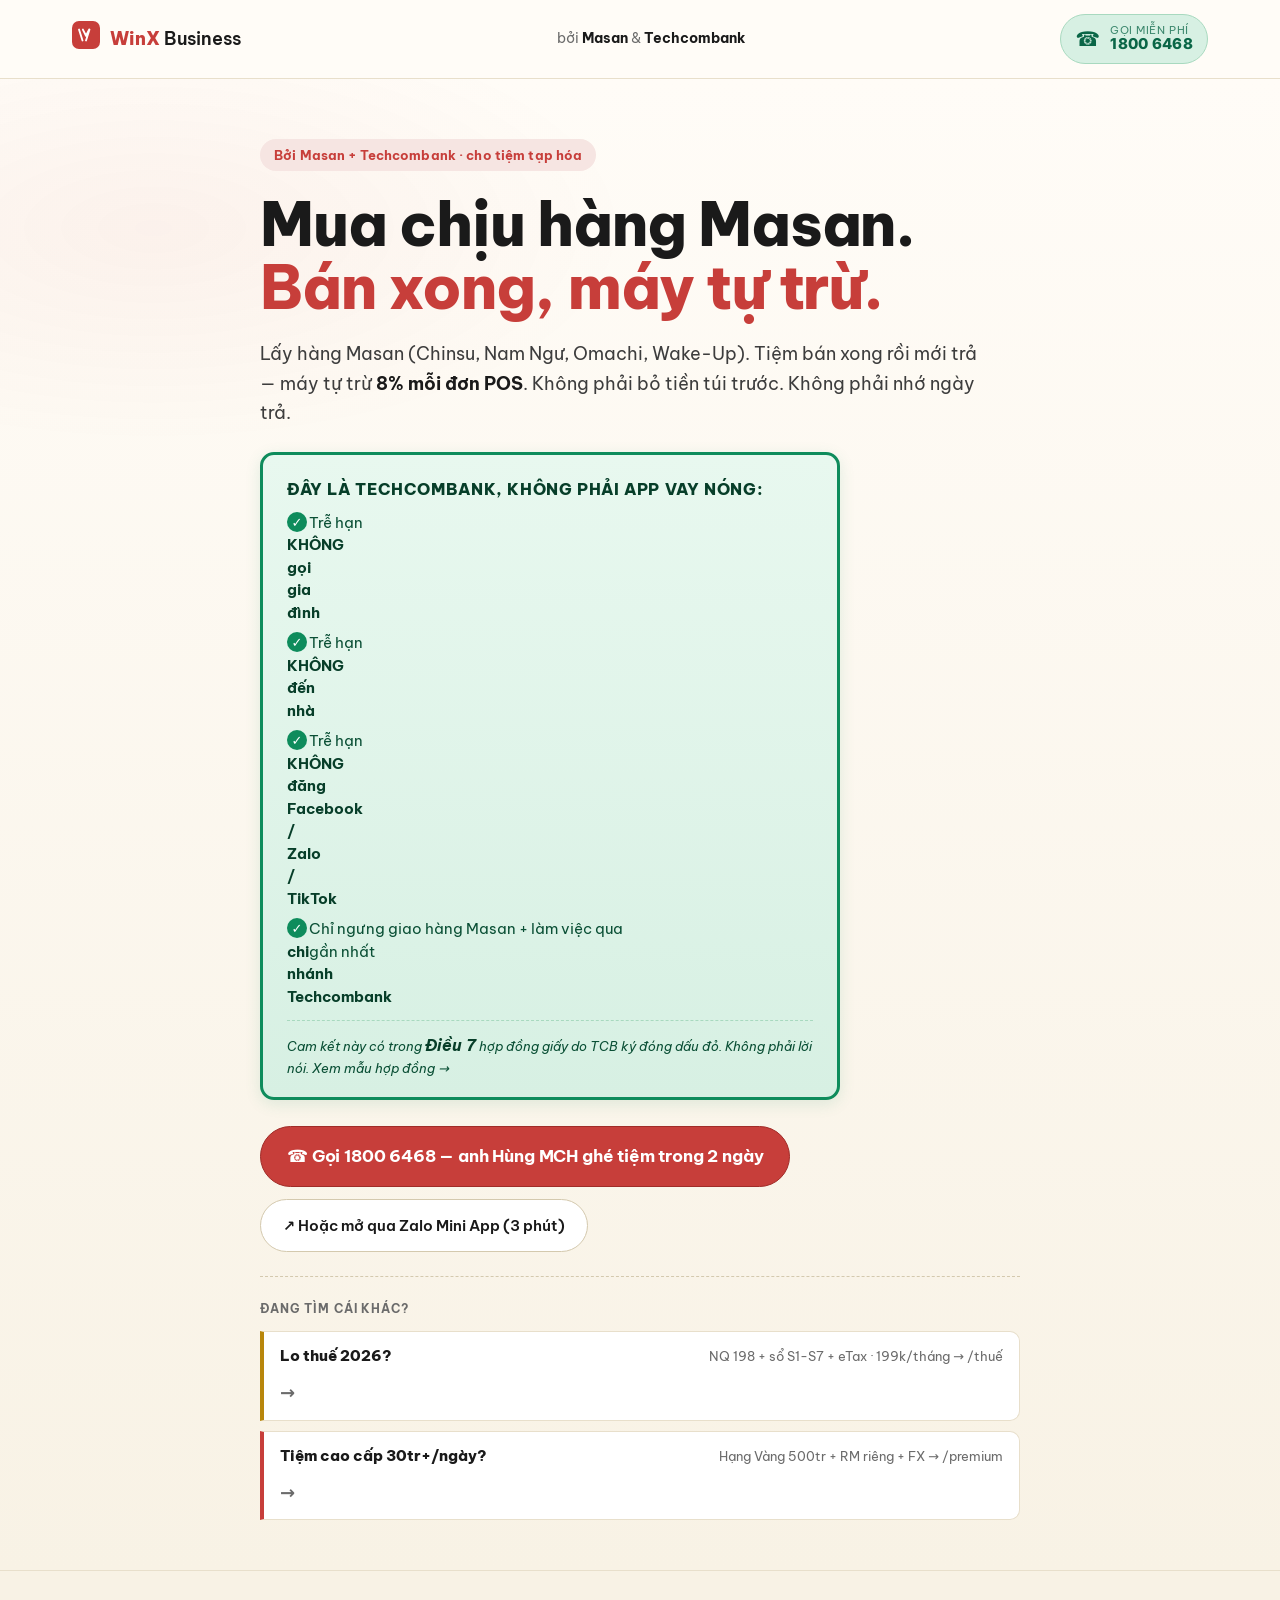
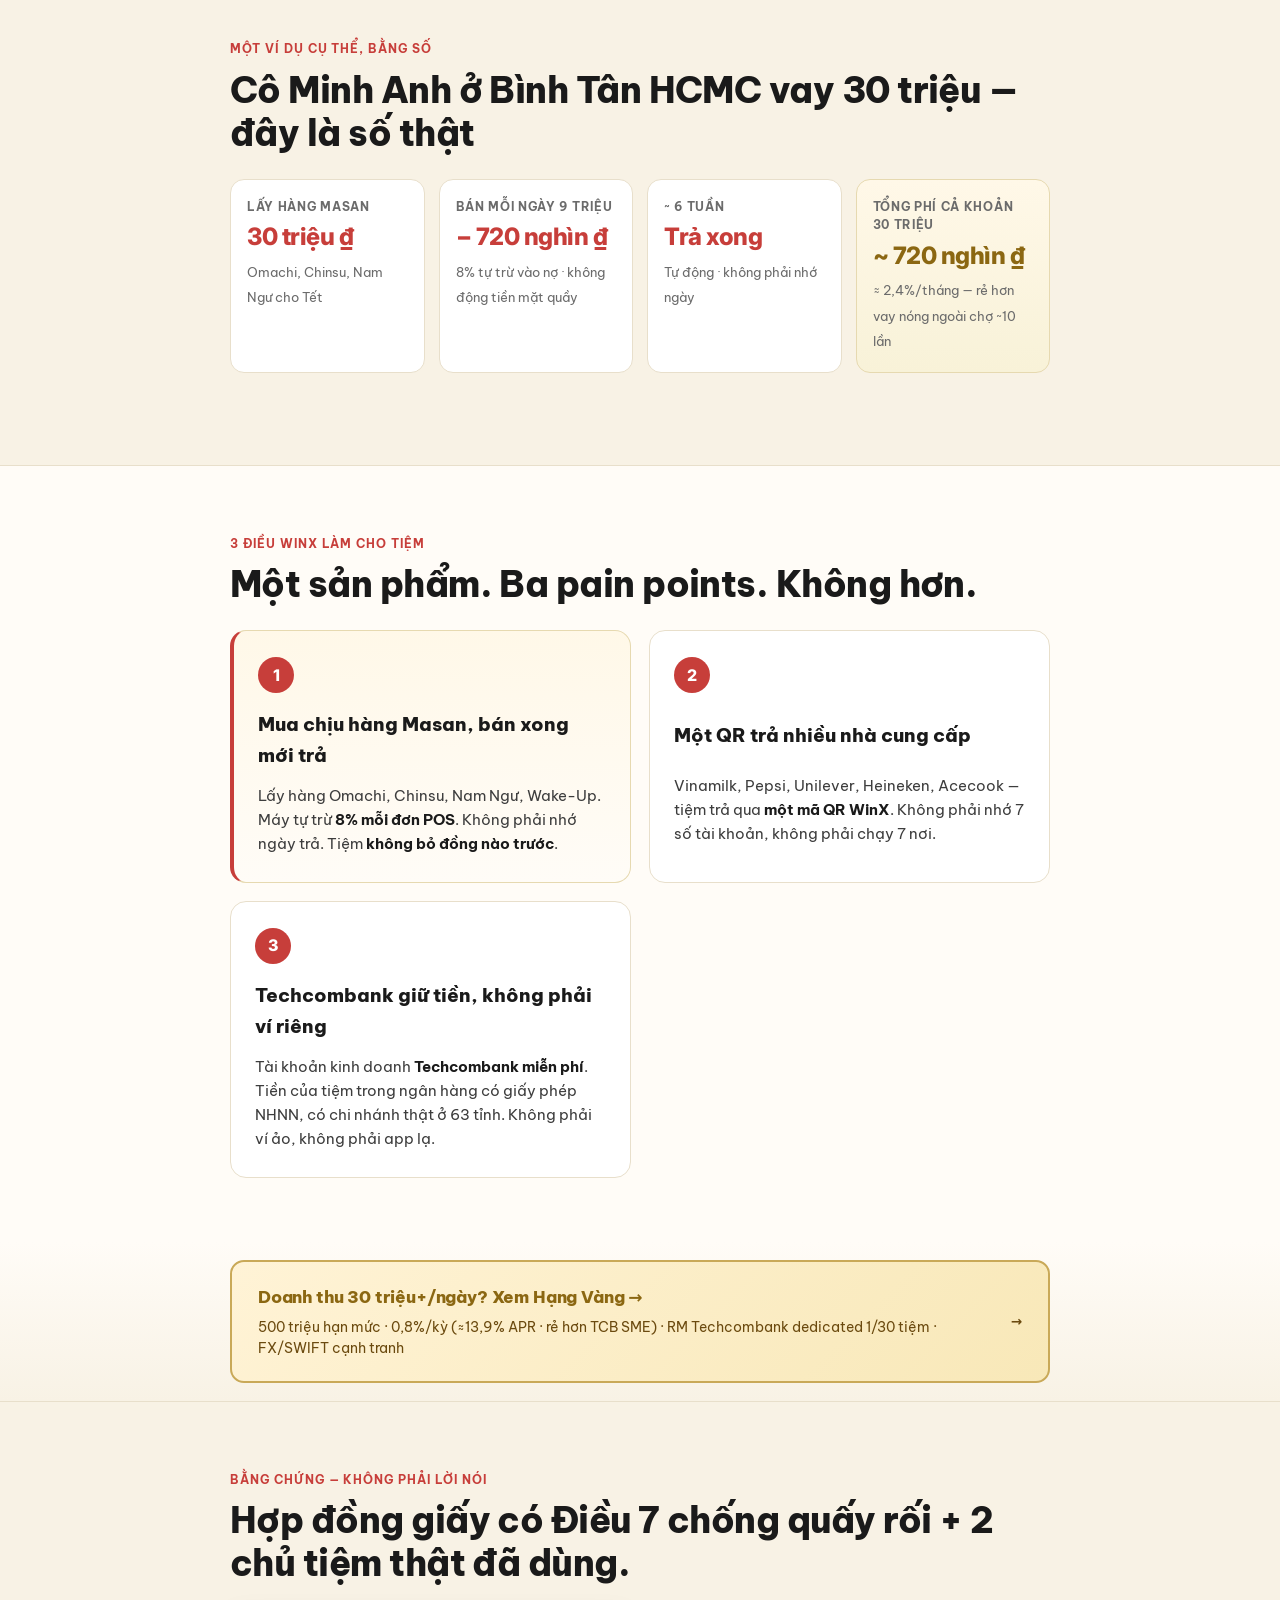
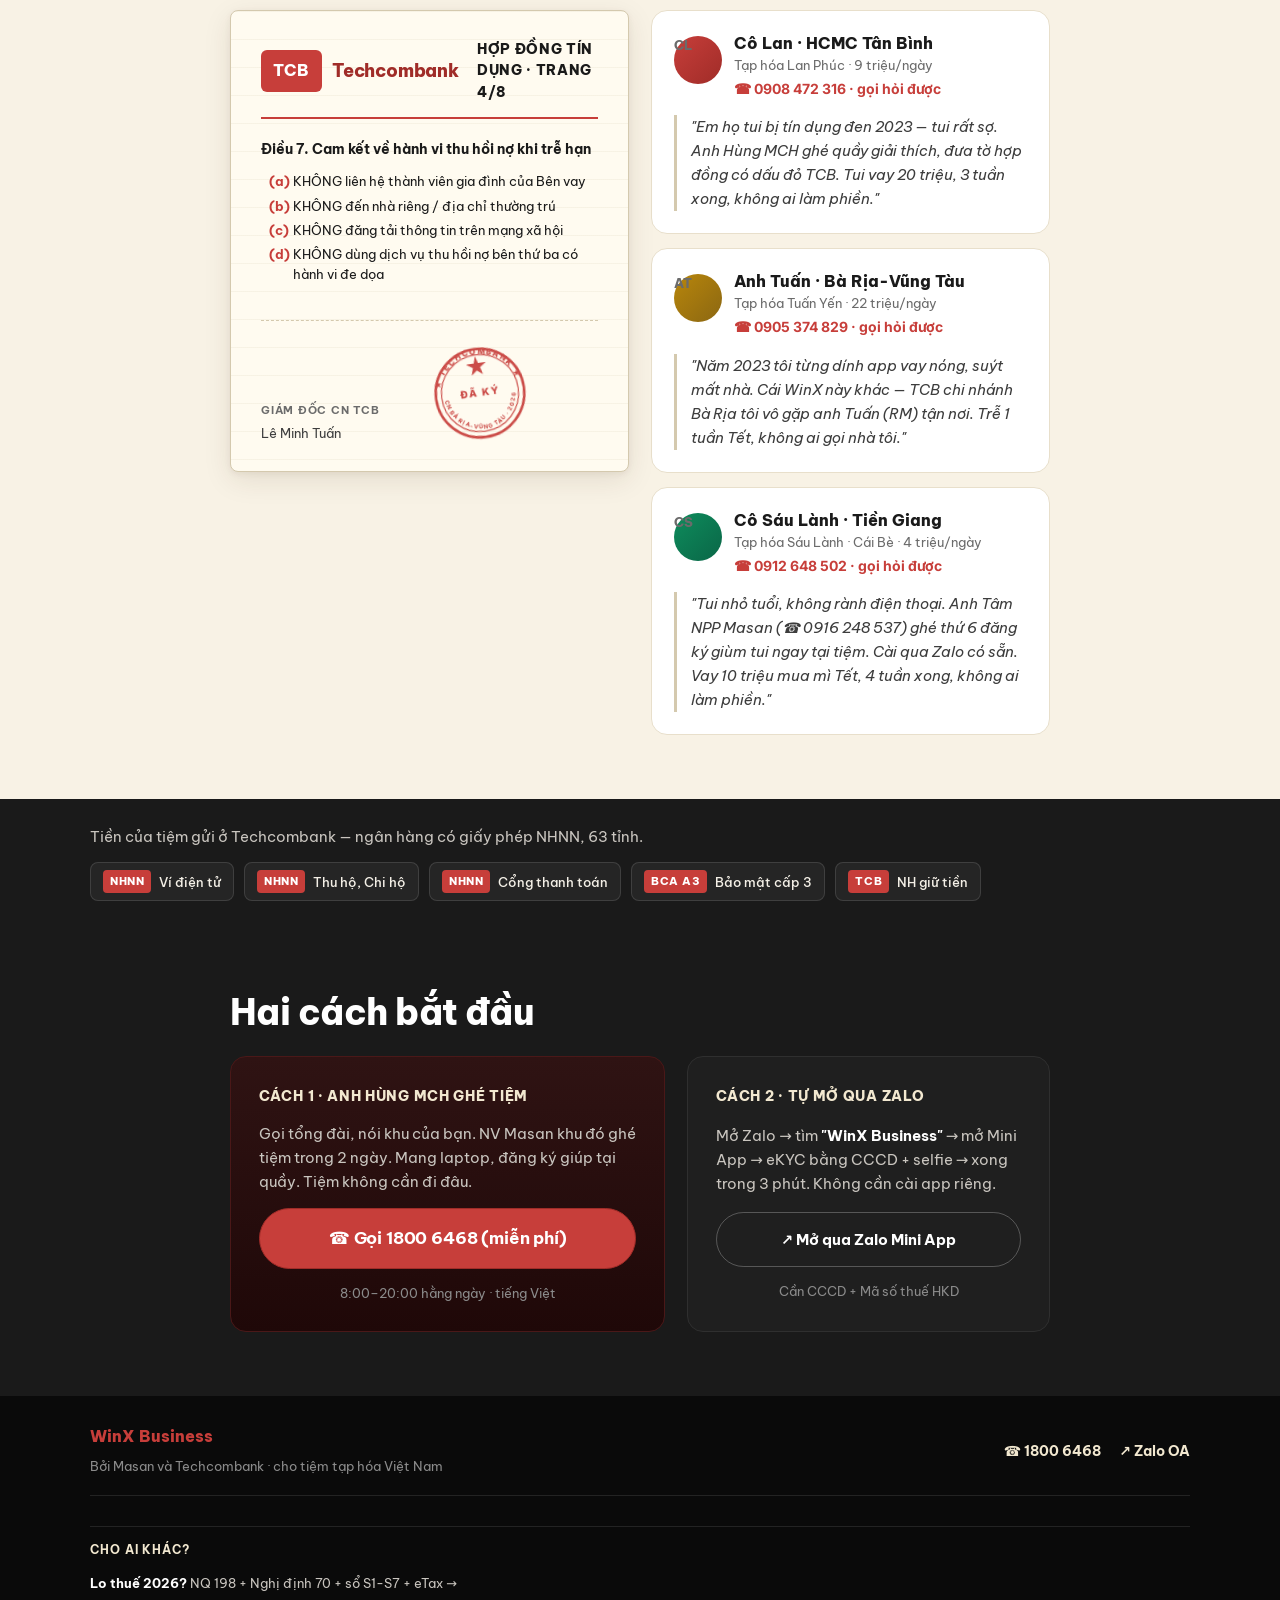
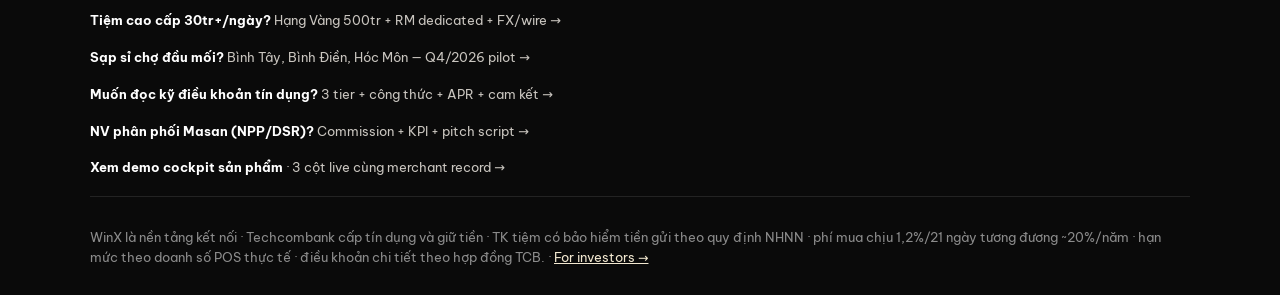
==== commit 0bb843c2: "Round 7: 3 targeted fixes from R6 QC · Tiền Giang testimonial + hero fork + premium mid-CTA R6 hit 9" ====
--- a/index.html
+++ b/index.html
@@ -70,6 +70,18 @@
       <a class="c-cta-primary c-cta-big" href="tel:18006468">☎ Gọi 1800 6468 — anh Hùng MCH ghé tiệm trong 2 ngày</a>
       <a class="c-cta-ghost" href="https://zalo.me/winx-business">↗ Hoặc mở qua Zalo Mini App (3 phút)</a>
     </div>
+
+    <div class="c-hero-fork">
+      <span class="c-hero-fork-cap">Đang tìm cái khác?</span>
+      <a class="c-hero-fork-link c-hero-fork-tax" href="thue.html">
+        <strong>Lo thuế 2026?</strong>
+        <span>NQ 198 + sổ S1-S7 + eTax · 199k/tháng → /thuế</span>
+      </a>
+      <a class="c-hero-fork-link c-hero-fork-premium" href="premium.html">
+        <strong>Tiệm cao cấp 30tr+/ngày?</strong>
+        <span>Hạng Vàng 500tr + RM riêng + FX → /premium</span>
+      </a>
+    </div>
   </div>
 </section>
 
@@ -132,7 +144,20 @@
   </div>
 </section>
 
-<!-- ================== CONTRACT MOCK + 2 TESTIMONIALS (compact trust) ================== -->
+<!-- ================== MID-PAGE PREMIUM CTA (anh Long) ================== -->
+<section class="c-midcta">
+  <div class="c-sec-inner c-sec-narrow">
+    <a class="c-midcta-card" href="premium.html">
+      <div>
+        <strong>Doanh thu 30 triệu+/ngày? Xem Hạng Vàng →</strong>
+        <span>500 triệu hạn mức · 0,8%/kỳ (≈13,9% APR · rẻ hơn TCB SME) · RM Techcombank dedicated 1/30 tiệm · FX/SWIFT cạnh tranh</span>
+      </div>
+      <span class="c-midcta-arrow">→</span>
+    </a>
+  </div>
+</section>
+
+<!-- ================== CONTRACT MOCK + 3 TESTIMONIALS (compact trust) ================== -->
 <section class="c-sec c-sec-bg" id="contract">
   <div class="c-sec-inner c-sec-narrow">
     <span class="c-sec-tag">Bằng chứng — không phải lời nói</span>
@@ -212,6 +237,20 @@
             "Năm 2023 tôi từng dính app vay nóng, suýt mất nhà. Cái WinX này khác — TCB chi nhánh Bà Rịa tôi vô gặp anh Tuấn (RM) tận nơi. Trễ 1 tuần Tết, không ai gọi nhà tôi."
           </blockquote>
         </article>
+
+        <article class="c-test c-test-featured">
+          <div class="c-test-head">
+            <span class="c-test-avatar c-test-av-3">CS</span>
+            <div>
+              <strong>Cô Sáu Lành · Tiền Giang</strong>
+              <span>Tạp hóa Sáu Lành · Cái Bè · 4 triệu/ngày</span>
+              <a class="c-test-phone" href="tel:0912648502">☎ 0912 648 502 · gọi hỏi được</a>
+            </div>
+          </div>
+          <blockquote>
+            "Tui nhỏ tuổi, không rành điện thoại. Anh Tâm NPP Masan (☎ 0916 248 537) ghé thứ 6 đăng ký giùm tui ngay tại tiệm. Cài qua Zalo có sẵn. Vay 10 triệu mua mì Tết, 4 tuần xong, không ai làm phiền."
+          </blockquote>
+        </article>
       </div>
     </div>
   </div>
--- a/customer.css
+++ b/customer.css
@@ -430,6 +430,109 @@
 .c-contract-footer-compact .c-contract-stamp-svg{
   width: 100px;
   height: 100px;
+}
+
+/* =====================================================
+   HERO FORK (cô Hà routing — tax + premium fast lanes)
+   ===================================================== */
+.c-hero-fork{
+  display: grid;
+  gap: 10px;
+  margin-top: 24px;
+  padding-top: 22px;
+  border-top: 1px dashed var(--line-2);
+}
+.c-hero-fork-cap{
+  font-size: 12px;
+  text-transform: uppercase;
+  letter-spacing: 0.08em;
+  font-weight: 700;
+  color: var(--ink-3);
+  margin-bottom: 2px;
+}
+.c-hero-fork-link{
+  display: grid;
+  grid-template-columns: 1fr auto;
+  align-items: center;
+  gap: 10px;
+  padding: 12px 16px;
+  background: var(--card);
+  border: 1px solid var(--line);
+  border-left: 4px solid var(--gold);
+  border-radius: 0 10px 10px 0;
+  transition: border-color .15s ease, transform .12s ease;
+}
+.c-hero-fork-link::after{
+  content: "→";
+  font-size: 18px;
+  color: var(--ink-3);
+  font-weight: 700;
+}
+.c-hero-fork-link strong{
+  display: block;
+  font-size: 14.5px;
+  font-weight: 800;
+  color: var(--ink);
+  margin-bottom: 2px;
+}
+.c-hero-fork-link span{
+  display: block;
+  font-size: 13px;
+  color: var(--ink-3);
+  line-height: 1.45;
+}
+.c-hero-fork-tax{ border-left-color: var(--gold); }
+.c-hero-fork-tax:hover{ border-color: var(--gold-2); transform: translateX(2px); }
+.c-hero-fork-premium{ border-left-color: var(--red); }
+.c-hero-fork-premium:hover{ border-color: var(--red-2); transform: translateX(2px); }
+
+/* =====================================================
+   MID-PAGE PREMIUM CTA
+   ===================================================== */
+.c-midcta{
+  padding: 18px 22px;
+  background: linear-gradient(180deg, var(--bg) 0%, var(--bg-2) 100%);
+}
+.c-midcta-card{
+  display: grid;
+  grid-template-columns: 1fr auto;
+  align-items: center;
+  gap: 18px;
+  padding: 22px 26px;
+  background: linear-gradient(135deg, #FFF3D6 0%, #F8E8B8 100%);
+  border: 2px solid #C9A958;
+  border-radius: 14px;
+  color: var(--ink);
+  transition: transform .15s ease, box-shadow .15s ease;
+}
+.c-midcta-card:hover{
+  transform: translateY(-2px);
+  box-shadow: 0 8px 22px rgba(184,134,11,0.16);
+}
+.c-midcta-card strong{
+  display: block;
+  font-size: 17px;
+  font-weight: 800;
+  color: var(--gold-2);
+  margin-bottom: 6px;
+  letter-spacing: -0.01em;
+}
+.c-midcta-card span{
+  display: block;
+  font-size: 13.5px;
+  line-height: 1.55;
+  color: #6B4A0F;
+}
+.c-midcta-arrow{
+  font-size: 28px;
+  font-weight: 800;
+  color: var(--gold-2);
+  line-height: 1;
+}
+
+@media (max-width: 700px){
+  .c-midcta-card{ grid-template-columns: 1fr; text-align: center; }
+  .c-midcta-arrow{ display: none; }
 }
 
 /* footer routes */
